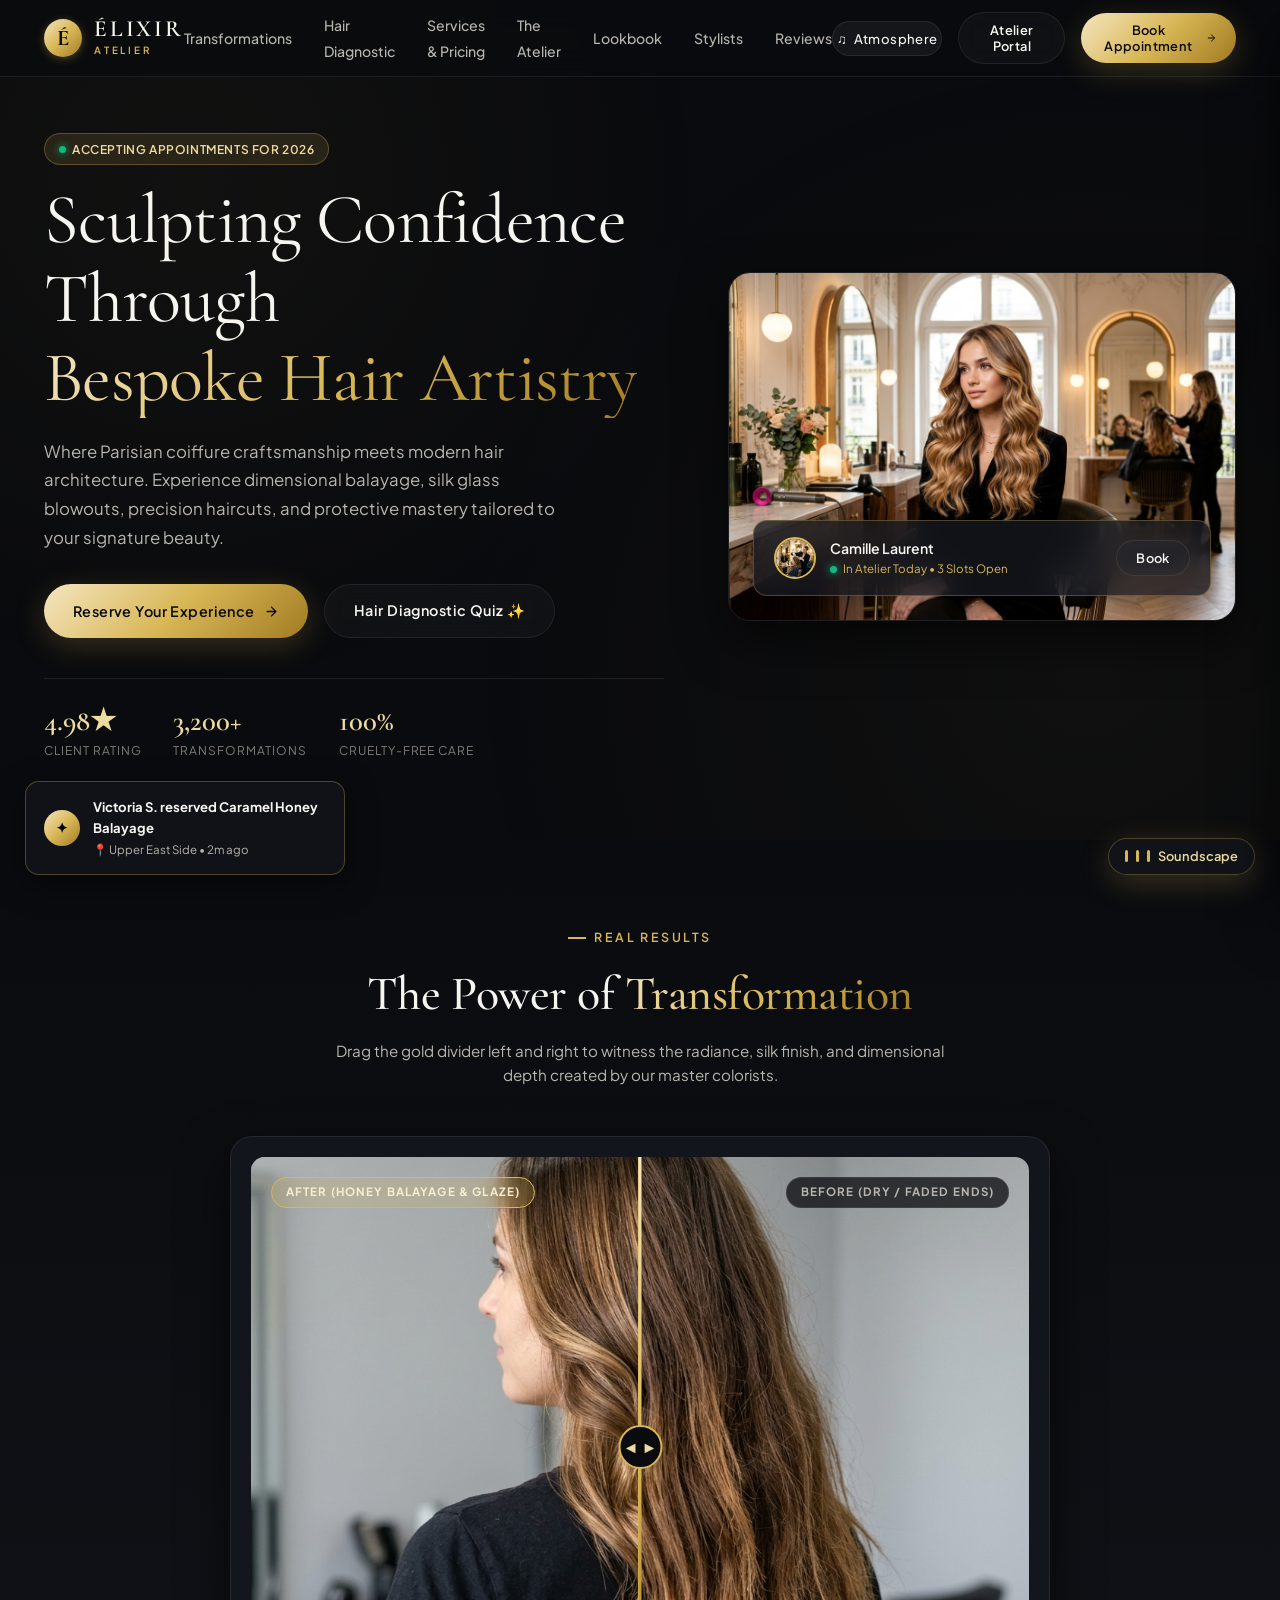
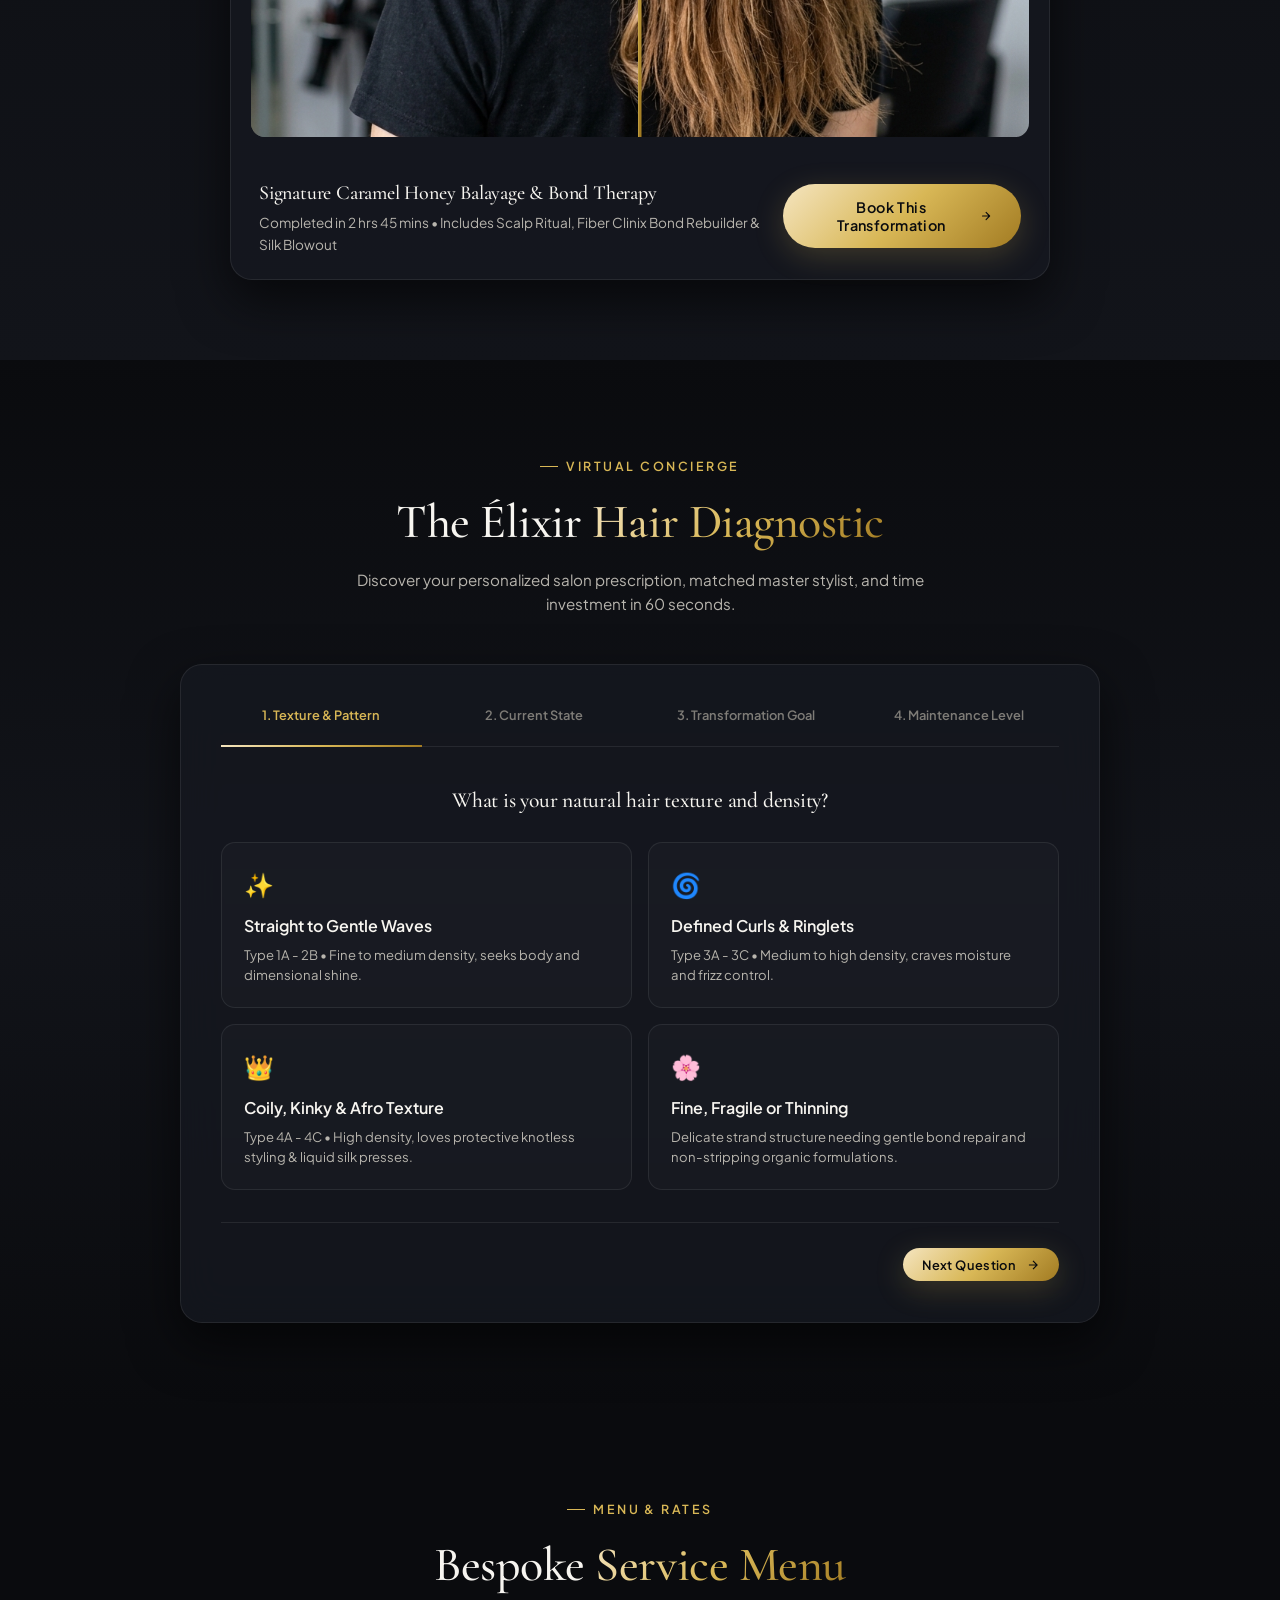
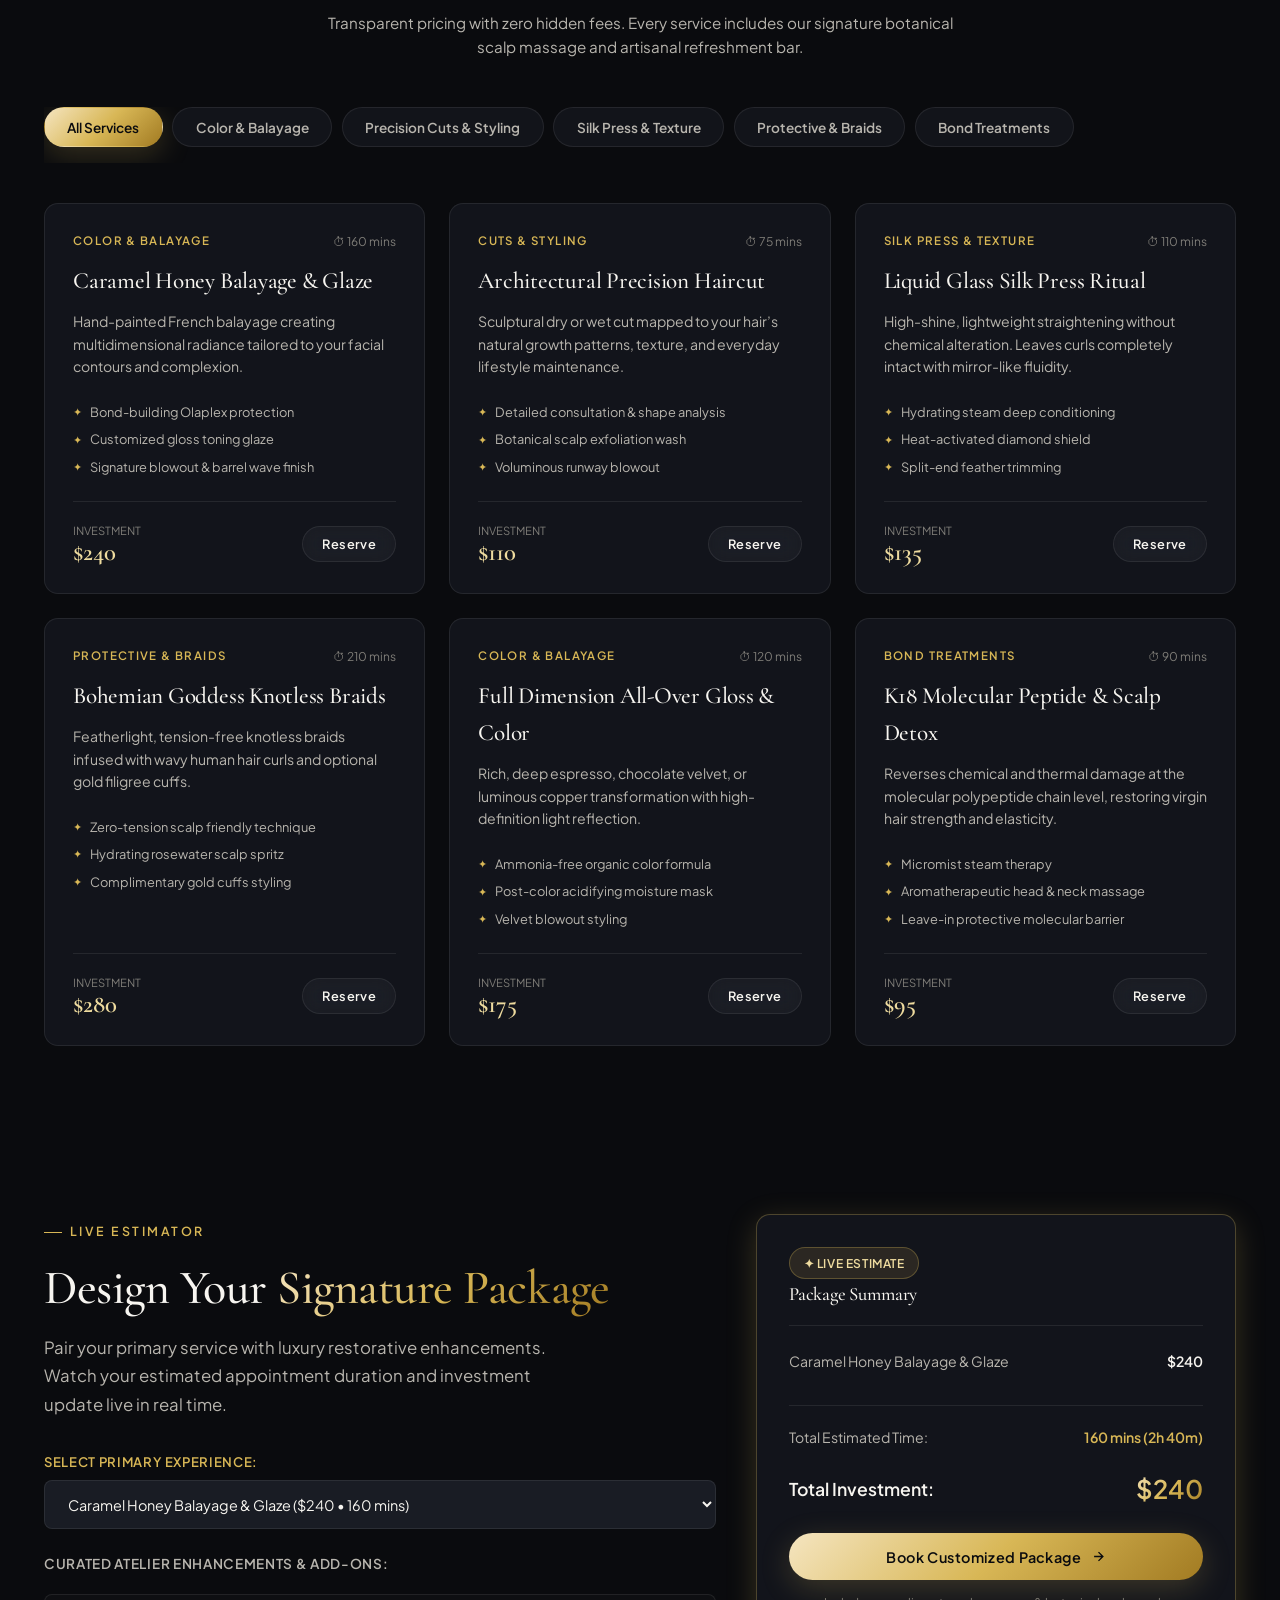
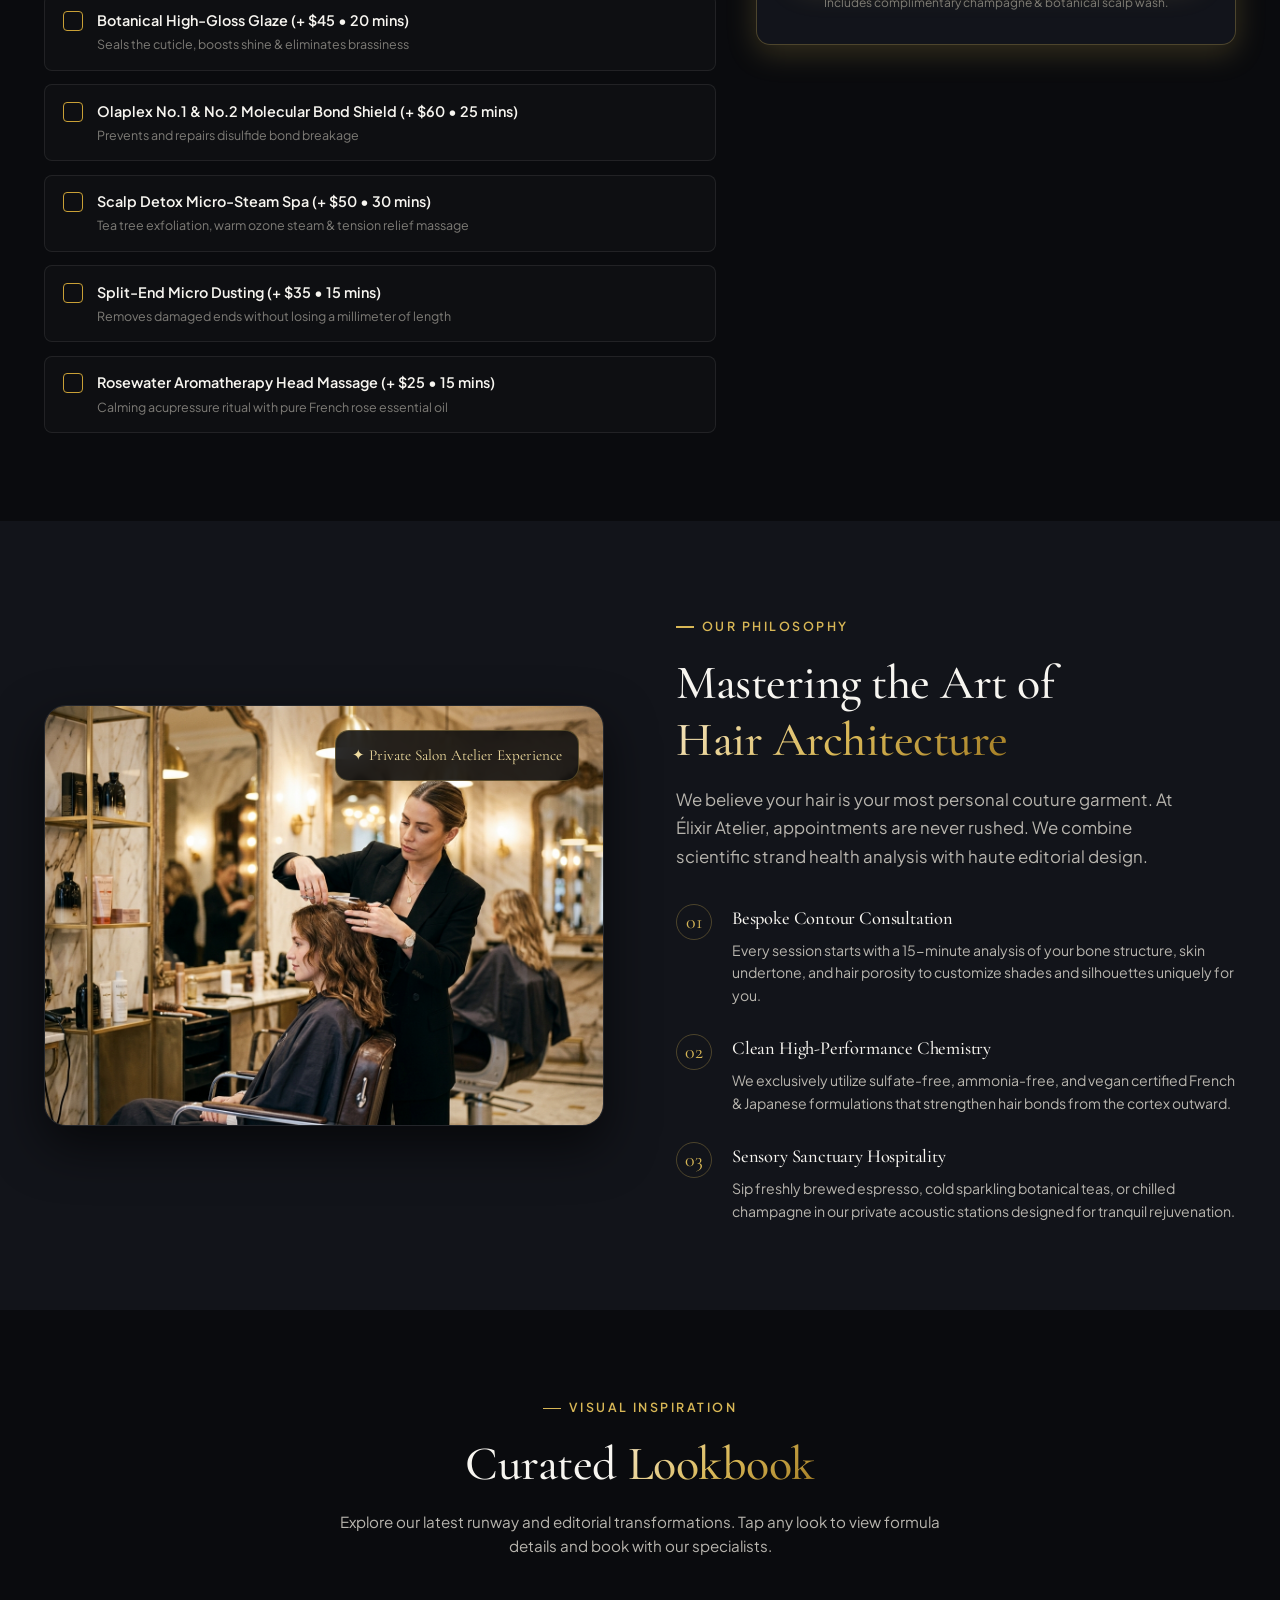
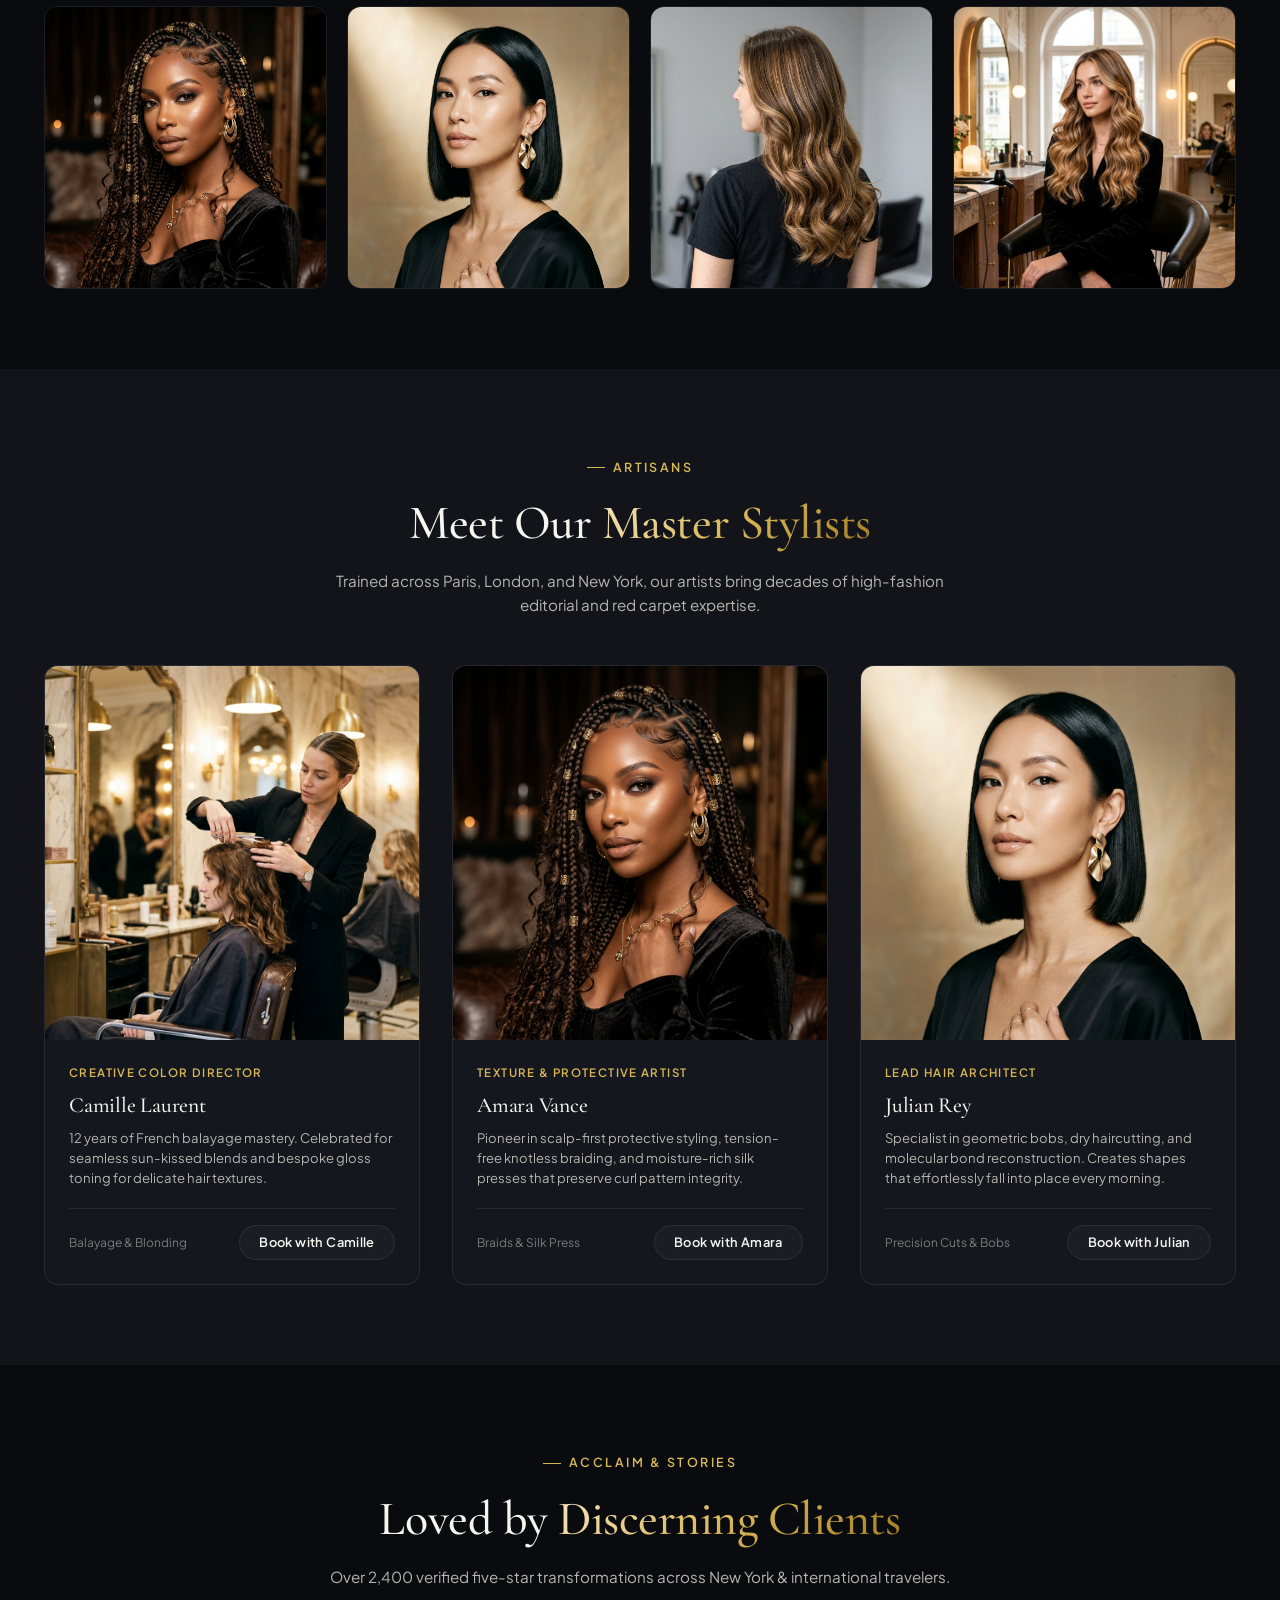
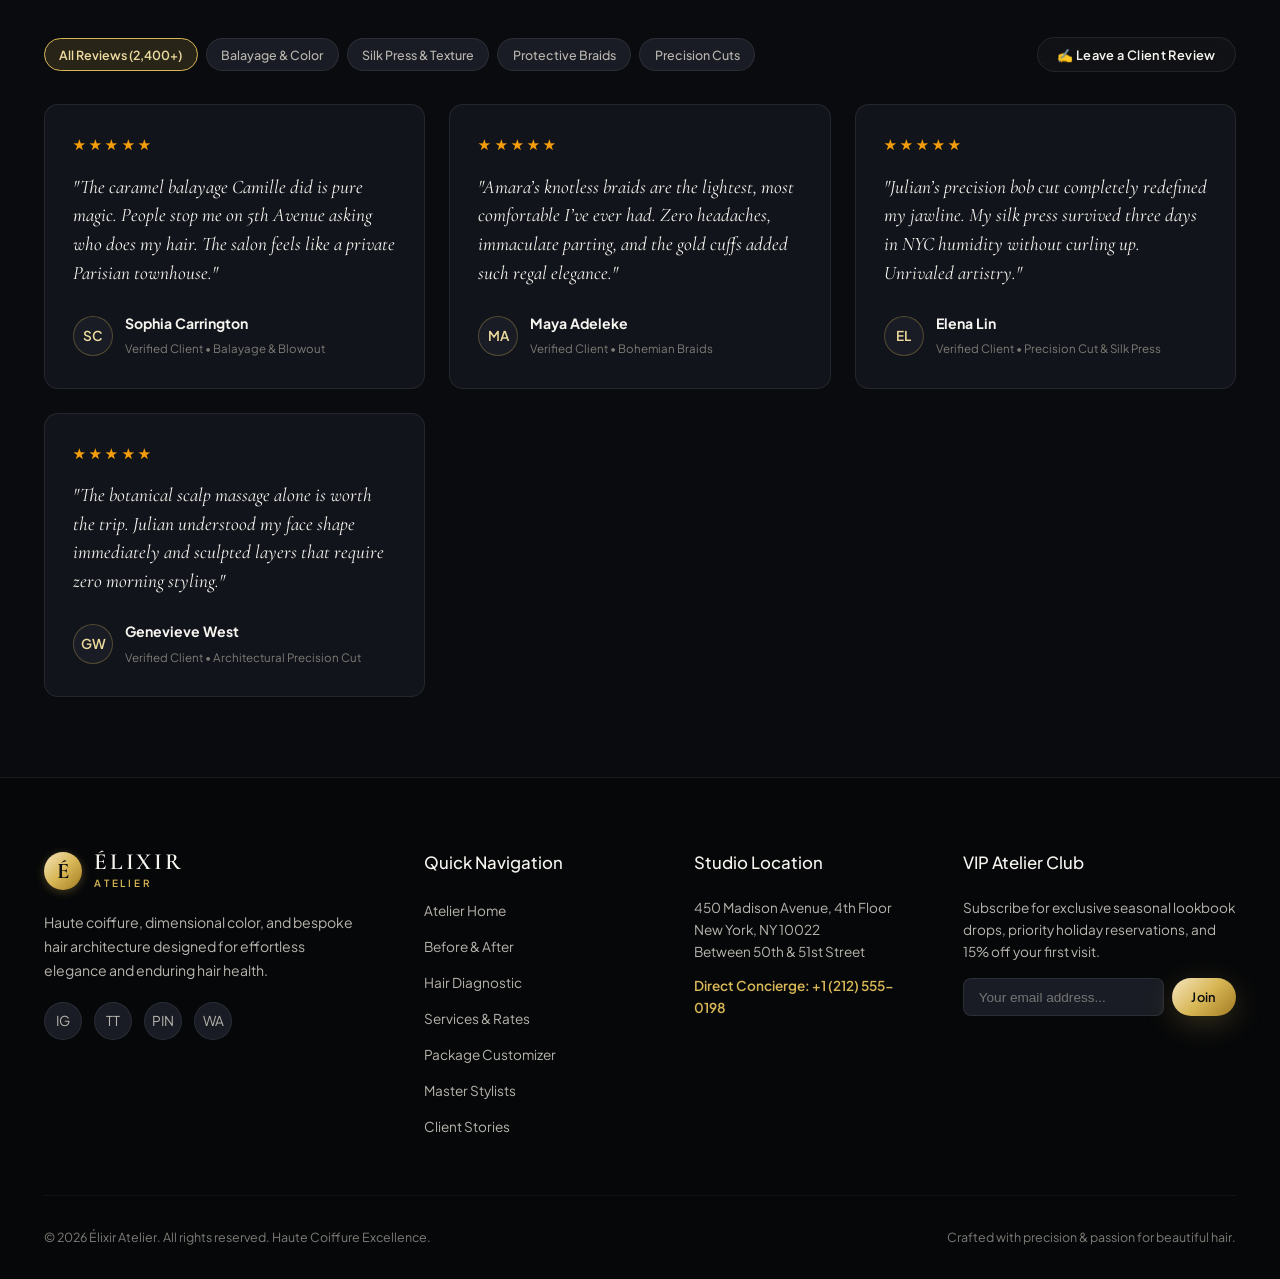
==== index.html @ ad519046 "Initial commit: Élixir Atelier luxury hair salon website" ====
<!DOCTYPE html>
<html lang="en">
<head>
  <meta charset="UTF-8">
  <meta name="viewport" content="width=device-width, initial-scale=1.0">
  <title>ÉLIXIR ATELIER — Haute Coiffure & Bespoke Hair Artistry</title>
  <meta name="description" content="Experience high-fashion hair architecture, dimensional balayage, precision cutting, luxury silk presses, and bespoke protective styling at Élixir Atelier.">
  <meta name="theme-color" content="#0A0B0E">

  <!-- Typography: Cormorant Garamond & Plus Jakarta Sans -->
  <link rel="preconnect" href="https://fonts.googleapis.com">
  <link rel="preconnect" href="https://fonts.gstatic.com" crossorigin>
  <link href="https://fonts.googleapis.com/css2?family=Cormorant+Garamond:ital,wght@0,400;0,500;0,600;0,700;1,400;1,600&family=Plus+Jakarta+Sans:wght@300;400;500;600;700&display=swap" rel="stylesheet">

  <link rel="stylesheet" href="styles.css">
</head>
<body>

  <!-- ================= HEADER & NAVIGATION ================= -->
  <header class="site-header" id="header">
    <div class="nav-container">
      <a href="#hero" class="brand-logo" aria-label="Élixir Atelier Home">
        <div class="brand-monogram">É</div>
        <div class="brand-text">
          <span class="brand-title">ÉLIXIR</span>
          <span class="brand-subtitle">ATELIER</span>
        </div>
      </a>

      <nav aria-label="Main Navigation">
        <ul class="nav-links">
          <li><a href="#transformations">Transformations</a></li>
          <li><a href="#diagnostic">Hair Diagnostic</a></li>
          <li><a href="#services">Services & Pricing</a></li>
          <li><a href="#atelier">The Atelier</a></li>
          <li><a href="#lookbook">Lookbook</a></li>
          <li><a href="#stylists">Stylists</a></li>
          <li><a href="#reviews">Reviews</a></li>
        </ul>
      </nav>

      <div class="nav-actions">
        <!-- Ambient Soundscape Toggle Button -->
        <button type="button" class="btn btn-icon-glass soundscape-toggle-btn" id="soundscape-nav-btn" title="Toggle Atelier Ambient Soundscape" aria-label="Toggle Atelier Ambient Soundscape">
          <span class="sound-icon">♫</span>
          <span class="sound-text">Atmosphere</span>
        </button>

        <!-- Client & Admin Portal Button -->
        <button type="button" class="btn btn-outline btn-sm" id="portal-open-btn">
          <span>Atelier Portal</span>
        </button>

        <!-- Booking CTA -->
        <button type="button" class="btn btn-primary btn-sm open-booking-btn" id="nav-book-btn">
          <span>Book Appointment</span>
          <svg width="14" height="14" viewBox="0 0 24 24" fill="none" stroke="currentColor" stroke-width="2.2" stroke-linecap="round" stroke-linejoin="round"><path d="M5 12h14M12 5l7 7-7 7"/></svg>
        </button>

        <button type="button" class="hamburger-btn" id="mobile-menu-open" aria-label="Open mobile menu">
          <span></span>
          <span></span>
          <span></span>
        </button>
      </div>
    </div>
  </header>

  <!-- Mobile Off-Canvas Drawer -->
  <div class="mobile-drawer-overlay" id="drawer-overlay"></div>
  <aside class="mobile-drawer" id="mobile-drawer" aria-label="Mobile Navigation Menu">
    <div class="drawer-header">
      <div class="brand-logo">
        <div class="brand-monogram">É</div>
        <div class="brand-text">
          <span class="brand-title">ÉLIXIR</span>
          <span class="brand-subtitle">ATELIER</span>
        </div>
      </div>
      <button type="button" class="drawer-close" id="mobile-menu-close" aria-label="Close menu">✕</button>
    </div>

    <ul class="drawer-nav-list">
      <li><a href="#transformations" class="drawer-link">Transformations <span>→</span></a></li>
      <li><a href="#diagnostic" class="drawer-link">AI Hair Diagnostic <span>→</span></a></li>
      <li><a href="#services" class="drawer-link">Services & Pricing <span>→</span></a></li>
      <li><a href="#customizer" class="drawer-link">Package Customizer <span>→</span></a></li>
      <li><a href="#atelier" class="drawer-link">The Atelier Experience <span>→</span></a></li>
      <li><a href="#lookbook" class="drawer-link">Curated Lookbook <span>→</span></a></li>
      <li><a href="#stylists" class="drawer-link">Master Stylists <span>→</span></a></li>
      <li><a href="#reviews" class="drawer-link">Client Reviews <span>→</span></a></li>
      <li><a href="#portal" class="drawer-link" id="mobile-portal-link">Client & Staff Portal <span>→</span></a></li>
    </ul>

    <div class="drawer-footer">
      <button type="button" class="btn btn-primary open-booking-btn" style="width: 100%; margin-bottom: 0.75rem;">
        Book Session Now
      </button>
      <button type="button" class="btn btn-outline soundscape-toggle-btn" style="width: 100%;">
        <span>♫ Toggle Ambient Soundscape</span>
      </button>
      <div class="drawer-hours">
        <p><strong>Studio Hours:</strong> Tue – Sun: 9:00 AM – 8:00 PM</p>
        <p>📍 450 Madison Avenue, New York, NY</p>
      </div>
    </div>
  </aside>

  <main>
    <!-- ================= HERO SECTION ================= -->
    <section class="hero-section" id="hero">
      <div class="container">
        <div class="hero-grid">
          <div class="hero-content">
            <span class="badge-tag">
              <span class="pulse-dot"></span>
              Accepting Appointments For 2026
            </span>
            <h1 class="hero-title">
              Sculpting Confidence Through <span class="gold-text">Bespoke Hair Artistry</span>
            </h1>
            <p class="hero-lead">
              Where Parisian coiffure craftsmanship meets modern hair architecture. Experience dimensional balayage, silk glass blowouts, precision haircuts, and protective mastery tailored to your signature beauty.
            </p>
            <div class="hero-actions">
              <button type="button" class="btn btn-primary open-booking-btn" id="hero-book-btn">
                <span>Reserve Your Experience</span>
                <svg width="15" height="15" viewBox="0 0 24 24" fill="none" stroke="currentColor" stroke-width="2.2" stroke-linecap="round" stroke-linejoin="round"><path d="M5 12h14M12 5l7 7-7 7"/></svg>
              </button>
              <a href="#diagnostic" class="btn btn-outline">
                <span>Hair Diagnostic Quiz ✨</span>
              </a>
            </div>

            <div class="hero-stats-row">
              <div class="stat-item">
                <span class="stat-num">4.98★</span>
                <span class="stat-label">Client Rating</span>
              </div>
              <div class="stat-item">
                <span class="stat-num">3,200+</span>
                <span class="stat-label">Transformations</span>
              </div>
              <div class="stat-item">
                <span class="stat-num">100%</span>
                <span class="stat-label">Cruelty-Free Care</span>
              </div>
            </div>
          </div>

          <div class="hero-visual">
            <div class="hero-image-wrapper">
              <img src="images/hero.jpg" alt="Élixir Atelier luxury salon client with voluminous honey balayage waves" width="1280" height="880" loading="eager">
              <div class="hero-floating-pill">
                <div class="floating-pill-info">
                  <div class="floating-pill-avatar">
                    <img src="images/stylist.jpg" alt="Master Stylist Camille">
                  </div>
                  <div>
                    <div class="floating-pill-name">Camille Laurent</div>
                    <div class="floating-pill-status">
                      <span class="pulse-dot"></span> In Atelier Today • 3 Slots Open
                    </div>
                  </div>
                </div>
                <button type="button" class="btn btn-outline btn-sm open-booking-btn" data-stylist="Camille Laurent">
                  Book
                </button>
              </div>
            </div>
          </div>
        </div>
      </div>
    </section>

    <!-- ================= BEFORE & AFTER INTERACTIVE TRANSFORMATION ================= -->
    <section class="transformation-section" id="transformations">
      <div class="container">
        <div class="section-header">
          <span class="section-label">Real Results</span>
          <h2 class="section-title">The Power of <span class="gold-text">Transformation</span></h2>
          <p class="section-sub">Drag the gold divider left and right to witness the radiance, silk finish, and dimensional depth created by our master colorists.</p>
        </div>

        <div class="ba-slider-container">
          <div class="ba-viewport" id="ba-viewport">
            <!-- Background Image: BEFORE -->
            <img src="images/before.jpg" alt="Hair before balayage transformation" class="ba-image">
            <span class="ba-tag ba-tag-before">Before (Dry / Faded Ends)</span>

            <!-- Clipped Overlay Image: AFTER -->
            <div class="ba-after-wrapper" id="ba-after-wrapper">
              <img src="images/after.jpg" alt="Hair after luxury honey balayage transformation" class="ba-image">
              <span class="ba-tag ba-tag-after">After (Honey Balayage & Glaze)</span>
            </div>

            <!-- Draggable Divider Line & Handle -->
            <div class="ba-handle" id="ba-handle">
              <div class="ba-handle-btn" aria-label="Drag slider to compare before and after">
                <span>◄ ►</span>
              </div>
            </div>
          </div>

          <div class="ba-footer-card">
            <div class="ba-details">
              <h4>Signature Caramel Honey Balayage & Bond Therapy</h4>
              <p>Completed in 2 hrs 45 mins • Includes Scalp Ritual, Fiber Clinix Bond Rebuilder & Silk Blowout</p>
            </div>
            <button type="button" class="btn btn-primary open-booking-btn" data-service="Caramel Honey Balayage & Glaze">
              <span>Book This Transformation</span>
              <svg width="14" height="14" viewBox="0 0 24 24" fill="none" stroke="currentColor" stroke-width="2.2" stroke-linecap="round" stroke-linejoin="round"><path d="M5 12h14M12 5l7 7-7 7"/></svg>
            </button>
          </div>
        </div>
      </div>
    </section>

    <!-- ================= THE ÉLIXIR HAIR DIAGNOSTIC CONCIERGE ================= -->
    <section class="diagnostic-section" id="diagnostic">
      <div class="container">
        <div class="section-header">
          <span class="section-label">Virtual Concierge</span>
          <h2 class="section-title">The Élixir <span class="gold-text">Hair Diagnostic</span></h2>
          <p class="section-sub">Discover your personalized salon prescription, matched master stylist, and time investment in 60 seconds.</p>
        </div>

        <div class="diagnostic-card">
          <!-- Diagnostic Stepper -->
          <div class="quiz-stepper">
            <div class="quiz-step active" data-step="1">1. Texture & Pattern</div>
            <div class="quiz-step" data-step="2">2. Current State</div>
            <div class="quiz-step" data-step="3">3. Transformation Goal</div>
            <div class="quiz-step" data-step="4">4. Maintenance Level</div>
          </div>

          <!-- Step 1: Hair Texture -->
          <div class="quiz-step-pane active" id="quiz-pane-1">
            <h3 class="quiz-question-title">What is your natural hair texture and density?</h3>
            <div class="quiz-options-grid">
              <div class="quiz-option" data-name="texture" data-value="straight-wavy">
                <div class="option-icon">✨</div>
                <h5>Straight to Gentle Waves</h5>
                <p>Type 1A - 2B • Fine to medium density, seeks body and dimensional shine.</p>
              </div>
              <div class="quiz-option" data-name="texture" data-value="curly">
                <div class="option-icon">🌀</div>
                <h5>Defined Curls & Ringlets</h5>
                <p>Type 3A - 3C • Medium to high density, craves moisture and frizz control.</p>
              </div>
              <div class="quiz-option" data-name="texture" data-value="coily">
                <div class="option-icon">👑</div>
                <h5>Coily, Kinky & Afro Texture</h5>
                <p>Type 4A - 4C • High density, loves protective knotless styling & liquid silk presses.</p>
              </div>
              <div class="quiz-option" data-name="texture" data-value="fine-fragile">
                <div class="option-icon">🌸</div>
                <h5>Fine, Fragile or Thinning</h5>
                <p>Delicate strand structure needing gentle bond repair and non-stripping organic formulations.</p>
              </div>
            </div>
          </div>

          <!-- Step 2: Current Condition -->
          <div class="quiz-step-pane" id="quiz-pane-2">
            <h3 class="quiz-question-title">How would you describe your hair's current condition?</h3>
            <div class="quiz-options-grid">
              <div class="quiz-option" data-name="condition" data-value="virgin">
                <div class="option-icon">🌿</div>
                <h5>Virgin / Natural</h5>
                <p>No recent chemical dyes, bleach, or relaxers in the last 12 months.</p>
              </div>
              <div class="quiz-option" data-name="condition" data-value="colored">
                <div class="option-icon">🎨</div>
                <h5>Color-Treated / Bleached</h5>
                <p>Existing highlights, balayage, or single process color needing gloss refresh.</p>
              </div>
              <div class="quiz-option" data-name="condition" data-value="damaged">
                <div class="option-icon">⚡</div>
                <h5>Heat or Chemical Distress</h5>
                <p>Split ends, dryness, or elasticity loss requiring molecular bond rebuilding.</p>
              </div>
              <div class="quiz-option" data-name="condition" data-value="dry-transitioning">
                <div class="option-icon">💧</div>
                <h5>Dry / Transitioning</h5>
                <p>In between textures, craving intensive botanical steam hydration therapy.</p>
              </div>
            </div>
          </div>

          <!-- Step 3: Desired Goal -->
          <div class="quiz-step-pane" id="quiz-pane-3">
            <h3 class="quiz-question-title">What is your primary transformation vision?</h3>
            <div class="quiz-options-grid">
              <div class="quiz-option" data-name="goal" data-value="balayage">
                <div class="option-icon">✨</div>
                <h5>Sun-Kissed Dimensional Balayage</h5>
                <p>Natural French hand-painted ribbons with gloss glaze and runway blowout.</p>
              </div>
              <div class="quiz-option" data-name="goal" data-value="silkpress">
                <div class="option-icon">🪞</div>
                <h5>Mirror-Shine Liquid Silk Press</h5>
                <p>Chemical-free glass hair straightening with full natural curl pattern preservation.</p>
              </div>
              <div class="quiz-option" data-name="goal" data-value="braids">
                <div class="option-icon">💫</div>
                <h5>Bohemian Knotless Braids</h5>
                <p>Featherweight protective styling with human hair curls and regal gold cuffs.</p>
              </div>
              <div class="quiz-option" data-name="goal" data-value="cut-repair">
                <div class="option-icon">✂️</div>
                <h5>Architectural Cut & Molecular Repair</h5>
                <p>Face-framing silhouette cut paired with K18 peptide bond therapy.</p>
              </div>
            </div>
          </div>

          <!-- Step 4: Maintenance -->
          <div class="quiz-step-pane" id="quiz-pane-4">
            <h3 class="quiz-question-title">What is your ideal salon maintenance cadence?</h3>
            <div class="quiz-options-grid">
              <div class="quiz-option" data-name="maintenance" data-value="low">
                <div class="option-icon">⏳</div>
                <h5>Low Maintenance (3–5 Months)</h5>
                <p>Grows out seamlessly with no harsh root line or frequent salon visits.</p>
              </div>
              <div class="quiz-option" data-name="maintenance" data-value="medium">
                <div class="option-icon">📅</div>
                <h5>Seasonal Refresh (6–8 Weeks)</h5>
                <p>Love keeping gloss tones, protective styles, and trims crisp and elevated.</p>
              </div>
              <div class="quiz-option" data-name="maintenance" data-value="high">
                <div class="option-icon">🥂</div>
                <h5>VIP Regular (2–4 Weeks)</h5>
                <p>Weekly luxury blowouts, steam treatments, and immaculate styling maintenance.</p>
              </div>
            </div>
          </div>

          <!-- Result Card (Generated Dynamically) -->
          <div class="quiz-result-card" id="quiz-result-card" style="display: none;">
            <div class="result-header">
              <span class="badge-tag">✦ Customized Atelier Prescription</span>
              <h3 id="result-regimen-title" class="result-title">Caramel Honey Balayage & Molecular Bond Therapy</h3>
              <p id="result-regimen-desc" class="result-desc">A French free-hand balayage customized with high-gloss acidifying toner, Olaplex bond repair shield, and runway blowout.</p>
            </div>

            <div class="result-specs-grid">
              <div class="spec-box">
                <span class="spec-label">Matched Master Stylist</span>
                <strong id="result-stylist-name">Camille Laurent</strong>
                <span class="spec-sub" id="result-stylist-title">Color & Balayage Director</span>
              </div>
              <div class="spec-box">
                <span class="spec-label">Recommended Add-On</span>
                <strong id="result-addon-name">Botanical Gloss Glaze</strong>
                <span class="spec-sub">Protects cuticle & adds 8-week shine</span>
              </div>
              <div class="spec-box">
                <span class="spec-label">Estimated Duration</span>
                <strong id="result-duration">160 Minutes</strong>
                <span class="spec-sub">Includes scalp ritual & blowout</span>
              </div>
              <div class="spec-box">
                <span class="spec-label">Estimated Investment</span>
                <strong class="gold-text" id="result-price" style="font-size: 1.4rem;">$240</strong>
                <span class="spec-sub">Transparent pricing</span>
              </div>
            </div>

            <div class="result-actions">
              <button type="button" class="btn btn-primary" id="book-quiz-prescription-btn">
                <span>Book This Custom Prescription</span>
                <svg width="15" height="15" viewBox="0 0 24 24" fill="none" stroke="currentColor" stroke-width="2.2"><path d="M5 12h14M12 5l7 7-7 7"/></svg>
              </button>
              <button type="button" class="btn btn-outline" id="retake-quiz-btn">
                ↻ Retake Diagnostic
              </button>
            </div>
          </div>

          <!-- Stepper Buttons -->
          <div class="quiz-nav-footer" id="quiz-nav-footer">
            <button type="button" class="btn btn-outline btn-sm" id="quiz-prev-btn" style="visibility: hidden;">
              ← Back
            </button>
            <button type="button" class="btn btn-primary btn-sm" id="quiz-next-btn">
              <span>Next Question</span>
              <svg width="14" height="14" viewBox="0 0 24 24" fill="none" stroke="currentColor" stroke-width="2"><path d="M5 12h14M12 5l7 7-7 7"/></svg>
            </button>
          </div>
        </div>
      </div>
    </section>

    <!-- ================= SERVICES & TRANSPARENT PRICING ================= -->
    <section class="services-section" id="services">
      <div class="container">
        <div class="section-header">
          <span class="section-label">Menu & Rates</span>
          <h2 class="section-title">Bespoke <span class="gold-text">Service Menu</span></h2>
          <p class="section-sub">Transparent pricing with zero hidden fees. Every service includes our signature botanical scalp massage and artisanal refreshment bar.</p>
        </div>

        <!-- Filter Tabs -->
        <div class="category-tabs" role="tablist">
          <button type="button" class="tab-btn active" data-category="all">All Services</button>
          <button type="button" class="tab-btn" data-category="color">Color & Balayage</button>
          <button type="button" class="tab-btn" data-category="cuts">Precision Cuts & Styling</button>
          <button type="button" class="tab-btn" data-category="silkpress">Silk Press & Texture</button>
          <button type="button" class="tab-btn" data-category="braids">Protective & Braids</button>
          <button type="button" class="tab-btn" data-category="treatments">Bond Treatments</button>
        </div>

        <!-- Services Grid -->
        <div class="services-grid" id="services-grid">

          <!-- Card 1 -->
          <div class="service-card" data-category="color">
            <div>
              <div class="service-top">
                <span class="service-category">Color & Balayage</span>
                <span class="service-duration">⏱ 160 mins</span>
              </div>
              <h3 class="service-title">Caramel Honey Balayage & Glaze</h3>
              <p class="service-desc">Hand-painted French balayage creating multidimensional radiance tailored to your facial contours and complexion.</p>
              <ul class="service-perks">
                <li>Bond-building Olaplex protection</li>
                <li>Customized gloss toning glaze</li>
                <li>Signature blowout & barrel wave finish</li>
              </ul>
            </div>
            <div class="service-footer">
              <div class="service-price">
                <span class="price-prefix">Investment</span>
                <span class="price-value">$240</span>
              </div>
              <button type="button" class="btn btn-outline btn-sm open-booking-btn" data-service="Caramel Honey Balayage & Glaze" data-price="$240" data-duration="160 mins">
                Reserve
              </button>
            </div>
          </div>

          <!-- Card 2 -->
          <div class="service-card" data-category="cuts">
            <div>
              <div class="service-top">
                <span class="service-category">Cuts & Styling</span>
                <span class="service-duration">⏱ 75 mins</span>
              </div>
              <h3 class="service-title">Architectural Precision Haircut</h3>
              <p class="service-desc">Sculptural dry or wet cut mapped to your hair’s natural growth patterns, texture, and everyday lifestyle maintenance.</p>
              <ul class="service-perks">
                <li>Detailed consultation & shape analysis</li>
                <li>Botanical scalp exfoliation wash</li>
                <li>Voluminous runway blowout</li>
              </ul>
            </div>
            <div class="service-footer">
              <div class="service-price">
                <span class="price-prefix">Investment</span>
                <span class="price-value">$110</span>
              </div>
              <button type="button" class="btn btn-outline btn-sm open-booking-btn" data-service="Architectural Precision Haircut" data-price="$110" data-duration="75 mins">
                Reserve
              </button>
            </div>
          </div>

          <!-- Card 3 -->
          <div class="service-card" data-category="silkpress">
            <div>
              <div class="service-top">
                <span class="service-category">Silk Press & Texture</span>
                <span class="service-duration">⏱ 110 mins</span>
              </div>
              <h3 class="service-title">Liquid Glass Silk Press Ritual</h3>
              <p class="service-desc">High-shine, lightweight straightening without chemical alteration. Leaves curls completely intact with mirror-like fluidity.</p>
              <ul class="service-perks">
                <li>Hydrating steam deep conditioning</li>
                <li>Heat-activated diamond shield</li>
                <li>Split-end feather trimming</li>
              </ul>
            </div>
            <div class="service-footer">
              <div class="service-price">
                <span class="price-prefix">Investment</span>
                <span class="price-value">$135</span>
              </div>
              <button type="button" class="btn btn-outline btn-sm open-booking-btn" data-service="Liquid Glass Silk Press Ritual" data-price="$135" data-duration="110 mins">
                Reserve
              </button>
            </div>
          </div>

          <!-- Card 4 -->
          <div class="service-card" data-category="braids">
            <div>
              <div class="service-top">
                <span class="service-category">Protective & Braids</span>
                <span class="service-duration">⏱ 210 mins</span>
              </div>
              <h3 class="service-title">Bohemian Goddess Knotless Braids</h3>
              <p class="service-desc">Featherlight, tension-free knotless braids infused with wavy human hair curls and optional gold filigree cuffs.</p>
              <ul class="service-perks">
                <li>Zero-tension scalp friendly technique</li>
                <li>Hydrating rosewater scalp spritz</li>
                <li>Complimentary gold cuffs styling</li>
              </ul>
            </div>
            <div class="service-footer">
              <div class="service-price">
                <span class="price-prefix">Investment</span>
                <span class="price-value">$280</span>
              </div>
              <button type="button" class="btn btn-outline btn-sm open-booking-btn" data-service="Bohemian Goddess Knotless Braids" data-price="$280" data-duration="210 mins">
                Reserve
              </button>
            </div>
          </div>

          <!-- Card 5 -->
          <div class="service-card" data-category="color">
            <div>
              <div class="service-top">
                <span class="service-category">Color & Balayage</span>
                <span class="service-duration">⏱ 120 mins</span>
              </div>
              <h3 class="service-title">Full Dimension All-Over Gloss & Color</h3>
              <p class="service-desc">Rich, deep espresso, chocolate velvet, or luminous copper transformation with high-definition light reflection.</p>
              <ul class="service-perks">
                <li>Ammonia-free organic color formula</li>
                <li>Post-color acidifying moisture mask</li>
                <li>Velvet blowout styling</li>
              </ul>
            </div>
            <div class="service-footer">
              <div class="service-price">
                <span class="price-prefix">Investment</span>
                <span class="price-value">$175</span>
              </div>
              <button type="button" class="btn btn-outline btn-sm open-booking-btn" data-service="Full Dimension All-Over Gloss & Color" data-price="$175" data-duration="120 mins">
                Reserve
              </button>
            </div>
          </div>

          <!-- Card 6 -->
          <div class="service-card" data-category="treatments">
            <div>
              <div class="service-top">
                <span class="service-category">Bond Treatments</span>
                <span class="service-duration">⏱ 90 mins</span>
              </div>
              <h3 class="service-title">K18 Molecular Peptide & Scalp Detox</h3>
              <p class="service-desc">Reverses chemical and thermal damage at the molecular polypeptide chain level, restoring virgin hair strength and elasticity.</p>
              <ul class="service-perks">
                <li>Micromist steam therapy</li>
                <li>Aromatherapeutic head & neck massage</li>
                <li>Leave-in protective molecular barrier</li>
              </ul>
            </div>
            <div class="service-footer">
              <div class="service-price">
                <span class="price-prefix">Investment</span>
                <span class="price-value">$95</span>
              </div>
              <button type="button" class="btn btn-outline btn-sm open-booking-btn" data-service="K18 Molecular Peptide & Scalp Detox" data-price="$95" data-duration="90 mins">
                Reserve
              </button>
            </div>
          </div>

        </div>
      </div>
    </section>

    <!-- ================= BESPOKE PACKAGE CUSTOMIZER & LIVE ESTIMATOR ================= -->
    <section class="customizer-section" id="customizer">
      <div class="container">
        <div class="customizer-grid">
          <div class="customizer-intro">
            <span class="section-label">Live Estimator</span>
            <h2 class="section-title">Design Your <span class="gold-text">Signature Package</span></h2>
            <p class="hero-lead">
              Pair your primary service with luxury restorative enhancements. Watch your estimated appointment duration and investment update live in real time.
            </p>
            <div class="customizer-service-select">
              <label for="customizer-base-select">Select Primary Experience:</label>
              <select id="customizer-base-select" class="form-select">
                <option value="balayage" data-price="240" data-time="160" data-name="Caramel Honey Balayage & Glaze">Caramel Honey Balayage & Glaze ($240 • 160 mins)</option>
                <option value="cut" data-price="110" data-time="75" data-name="Architectural Precision Haircut">Architectural Precision Haircut ($110 • 75 mins)</option>
                <option value="silkpress" data-price="135" data-time="110" data-name="Liquid Glass Silk Press Ritual">Liquid Glass Silk Press Ritual ($135 • 110 mins)</option>
                <option value="braids" data-price="280" data-time="210" data-name="Bohemian Goddess Knotless Braids">Bohemian Goddess Knotless Braids ($280 • 210 mins)</option>
                <option value="gloss" data-price="175" data-time="120" data-name="Full Dimension All-Over Gloss & Color">Full Dimension All-Over Gloss & Color ($175 • 120 mins)</option>
                <option value="k18" data-price="95" data-time="90" data-name="K18 Molecular Peptide & Scalp Detox">K18 Molecular Peptide & Scalp Detox ($95 • 90 mins)</option>
              </select>
            </div>

            <div class="addon-checklist">
              <span class="addon-heading">Curated Atelier Enhancements & Add-Ons:</span>

              <label class="addon-checkbox-label">
                <input type="checkbox" class="customizer-addon" data-id="gloss" data-name="Botanical Gloss Glaze" data-price="45" data-time="20">
                <span class="checkbox-custom"></span>
                <span class="addon-info">
                  <span class="addon-title">Botanical High-Gloss Glaze (+ $45 • 20 mins)</span>
                  <span class="addon-sub">Seals the cuticle, boosts shine & eliminates brassiness</span>
                </span>
              </label>

              <label class="addon-checkbox-label">
                <input type="checkbox" class="customizer-addon" data-id="olaplex" data-name="Olaplex No.1/No.2 Molecular Bond Shield" data-price="60" data-time="25">
                <span class="checkbox-custom"></span>
                <span class="addon-info">
                  <span class="addon-title">Olaplex No.1 & No.2 Molecular Bond Shield (+ $60 • 25 mins)</span>
                  <span class="addon-sub">Prevents and repairs disulfide bond breakage</span>
                </span>
              </label>

              <label class="addon-checkbox-label">
                <input type="checkbox" class="customizer-addon" data-id="scalp" data-name="Scalp Detox Micro-Steam Spa" data-price="50" data-time="30">
                <span class="checkbox-custom"></span>
                <span class="addon-info">
                  <span class="addon-title">Scalp Detox Micro-Steam Spa (+ $50 • 30 mins)</span>
                  <span class="addon-sub">Tea tree exfoliation, warm ozone steam & tension relief massage</span>
                </span>
              </label>

              <label class="addon-checkbox-label">
                <input type="checkbox" class="customizer-addon" data-id="dusting" data-name="Split-End Micro Dusting" data-price="35" data-time="15">
                <span class="checkbox-custom"></span>
                <span class="addon-info">
                  <span class="addon-title">Split-End Micro Dusting (+ $35 • 15 mins)</span>
                  <span class="addon-sub">Removes damaged ends without losing a millimeter of length</span>
                </span>
              </label>

              <label class="addon-checkbox-label">
                <input type="checkbox" class="customizer-addon" data-id="aromatherapy" data-name="Rosewater Aromatherapy Head Massage" data-price="25" data-time="15">
                <span class="checkbox-custom"></span>
                <span class="addon-info">
                  <span class="addon-title">Rosewater Aromatherapy Head Massage (+ $25 • 15 mins)</span>
                  <span class="addon-sub">Calming acupressure ritual with pure French rose essential oil</span>
                </span>
              </label>
            </div>
          </div>

          <div class="customizer-calc-card">
            <div class="calc-card-header">
              <span class="badge-tag">✦ Live Estimate</span>
              <h3>Package Summary</h3>
            </div>

            <div class="calc-breakdown">
              <div class="calc-row">
                <span id="calc-base-name">Caramel Honey Balayage & Glaze</span>
                <span id="calc-base-price" class="calc-val">$240</span>
              </div>
              <div id="calc-addons-container">
                <!-- Add-on rows populated here -->
              </div>
              <div class="calc-divider"></div>
              <div class="calc-row">
                <span>Total Estimated Time:</span>
                <span id="calc-total-time" class="calc-val gold">160 mins (2h 40m)</span>
              </div>
              <div class="calc-row total-row">
                <span>Total Investment:</span>
                <span id="calc-total-price" class="calc-val gold-total">$240</span>
              </div>
            </div>

            <button type="button" class="btn btn-primary" id="customizer-book-now-btn" style="width: 100%; margin-top: 1.5rem;">
              <span>Book Customized Package</span>
              <svg width="15" height="15" viewBox="0 0 24 24" fill="none" stroke="currentColor" stroke-width="2.2"><path d="M5 12h14M12 5l7 7-7 7"/></svg>
            </button>
            <p style="text-align:center; font-size: 0.75rem; color: var(--text-muted); margin-top: 0.8rem;">
              Includes complimentary champagne & botanical scalp wash.
            </p>
          </div>
        </div>
      </div>
    </section>

    <!-- ================= THE ATELIER EXPERIENCE ================= -->
    <section class="atelier-section" id="atelier">
      <div class="container">
        <div class="atelier-grid">
          <div class="atelier-visual">
            <div class="atelier-image-card">
              <img src="images/stylist.jpg" alt="Élixir Atelier master stylist precision cutting client hair" width="1280" height="960" loading="lazy">
              <div class="atelier-badge-float">
                <span>✦ Private Salon Atelier Experience</span>
              </div>
            </div>
          </div>

          <div class="atelier-content">
            <span class="section-label">Our Philosophy</span>
            <h2 class="section-title">Mastering the Art of <span class="gold-text">Hair Architecture</span></h2>
            <p class="hero-lead">
              We believe your hair is your most personal couture garment. At Élixir Atelier, appointments are never rushed. We combine scientific strand health analysis with haute editorial design.
            </p>

            <div class="feature-list">
              <div class="feature-item">
                <div class="feature-num">01</div>
                <div class="feature-text">
                  <h4>Bespoke Contour Consultation</h4>
                  <p>Every session starts with a 15-minute analysis of your bone structure, skin undertone, and hair porosity to customize shades and silhouettes uniquely for you.</p>
                </div>
              </div>

              <div class="feature-item">
                <div class="feature-num">02</div>
                <div class="feature-text">
                  <h4>Clean High-Performance Chemistry</h4>
                  <p>We exclusively utilize sulfate-free, ammonia-free, and vegan certified French & Japanese formulations that strengthen hair bonds from the cortex outward.</p>
                </div>
              </div>

              <div class="feature-item">
                <div class="feature-num">03</div>
                <div class="feature-text">
                  <h4>Sensory Sanctuary Hospitality</h4>
                  <p>Sip freshly brewed espresso, cold sparkling botanical teas, or chilled champagne in our private acoustic stations designed for tranquil rejuvenation.</p>
                </div>
              </div>
            </div>
          </div>
        </div>
      </div>
    </section>

    <!-- ================= CURATED LOOKBOOK GALLERY ================= -->
    <section class="gallery-section" id="lookbook">
      <div class="container">
        <div class="section-header">
          <span class="section-label">Visual Inspiration</span>
          <h2 class="section-title">Curated <span class="gold-text">Lookbook</span></h2>
          <p class="section-sub">Explore our latest runway and editorial transformations. Tap any look to view formula details and book with our specialists.</p>
        </div>

        <div class="gallery-grid">
          <!-- Look 1 -->
          <div class="gallery-item lookbook-card" 
               data-title="Bohemian Goddess Knotless Braids" 
               data-stylist="Amara Vance" 
               data-service="Bohemian Goddess Knotless Braids" 
               data-price="$280" 
               data-duration="210 mins" 
               data-img="images/braids.jpg"
               data-formula="Ultra-light knotless parting with 100% Raw Virgin Cambodian human curls, finished with 24k gold filigree cuffs & rosewater scalp mist."
               data-maintenance="Every 8–10 weeks with scalp refresh at week 4.">
            <img src="images/braids.jpg" alt="Knotless bohemian box braids with gold cuffs" loading="lazy">
            <div class="gallery-overlay">
              <h5>Bohemian Goddess Braids</h5>
              <p>View Look & Formula Details ↗</p>
            </div>
          </div>

          <!-- Look 2 -->
          <div class="gallery-item lookbook-card" 
               data-title="Liquid Glass Blunt Bob" 
               data-stylist="Julian Rey" 
               data-service="Liquid Glass Silk Press Ritual" 
               data-price="$135" 
               data-duration="110 mins" 
               data-img="images/silkpress.jpg"
               data-formula="Diamond steam infusion with micro-molecular thermal shield and razor-sharp perimeter blunt weight line cut."
               data-maintenance="Every 3–4 weeks for silk blowout & end dusting.">
            <img src="images/silkpress.jpg" alt="Blunt bob cut with glass hair silk press" loading="lazy">
            <div class="gallery-overlay">
              <h5>Liquid Glass Blunt Bob</h5>
              <p>View Look & Formula Details ↗</p>
            </div>
          </div>

          <!-- Look 3 -->
          <div class="gallery-item lookbook-card" 
               data-title="Dimensional Caramel Balayage" 
               data-stylist="Camille Laurent" 
               data-service="Caramel Honey Balayage & Glaze" 
               data-price="$240" 
               data-duration="160 mins" 
               data-img="images/after.jpg"
               data-formula="Hand-painted French balayage with Level 9 warm caramel beige toner, Olaplex No.1/2 bond therapy, and signature blowout."
               data-maintenance="Every 12–16 weeks with a 6-week gloss glaze refresh.">
            <img src="images/after.jpg" alt="Honey caramel balayage with voluminous blowout" loading="lazy">
            <div class="gallery-overlay">
              <h5>Dimensional Honey Balayage</h5>
              <p>View Look & Formula Details ↗</p>
            </div>
          </div>

          <!-- Look 4 -->
          <div class="gallery-item lookbook-card" 
               data-title="Runway Sculptural Volume Blowout" 
               data-stylist="Julian Rey" 
               data-service="Architectural Precision Haircut" 
               data-price="$110" 
               data-duration="75 mins" 
               data-img="images/hero.jpg"
               data-formula="Long layered face-framing silhouette cut mapped to cheekbone structure with round-brush ceramic barrel blowout."
               data-maintenance="Every 8–10 weeks for shape preservation.">
            <img src="images/hero.jpg" alt="Signature blowout waves in luxury salon" loading="lazy">
            <div class="gallery-overlay">
              <h5>Runway Volume Blowout</h5>
              <p>View Look & Formula Details ↗</p>
            </div>
          </div>
        </div>
      </div>
    </section>

    <!-- ================= MASTER STYLISTS ROSTER ================= -->
    <section class="stylists-section" id="stylists">
      <div class="container">
        <div class="section-header">
          <span class="section-label">Artisans</span>
          <h2 class="section-title">Meet Our <span class="gold-text">Master Stylists</span></h2>
          <p class="section-sub">Trained across Paris, London, and New York, our artists bring decades of high-fashion editorial and red carpet expertise.</p>
        </div>

        <div class="stylists-grid">
          <!-- Stylist 1 -->
          <div class="stylist-card">
            <div class="stylist-img-wrap">
              <img src="images/stylist.jpg" alt="Camille Laurent - Creative Director" loading="lazy">
            </div>
            <div class="stylist-content">
              <div class="stylist-role">Creative Color Director</div>
              <h3 class="stylist-name">Camille Laurent</h3>
              <p class="stylist-bio">12 years of French balayage mastery. Celebrated for seamless sun-kissed blends and bespoke gloss toning for delicate hair textures.</p>
              <div class="stylist-footer">
                <span class="stylist-specialty">Balayage & Blonding</span>
                <button type="button" class="btn btn-outline btn-sm open-booking-btn" data-stylist="Camille Laurent">Book with Camille</button>
              </div>
            </div>
          </div>

          <!-- Stylist 2 -->
          <div class="stylist-card">
            <div class="stylist-img-wrap">
              <img src="images/braids.jpg" alt="Amara Vance - Texture & Protective Specialist" loading="lazy">
            </div>
            <div class="stylist-content">
              <div class="stylist-role">Texture & Protective Artist</div>
              <h3 class="stylist-name">Amara Vance</h3>
              <p class="stylist-bio">Pioneer in scalp-first protective styling, tension-free knotless braiding, and moisture-rich silk presses that preserve curl pattern integrity.</p>
              <div class="stylist-footer">
                <span class="stylist-specialty">Braids & Silk Press</span>
                <button type="button" class="btn btn-outline btn-sm open-booking-btn" data-stylist="Amara Vance">Book with Amara</button>
              </div>
            </div>
          </div>

          <!-- Stylist 3 -->
          <div class="stylist-card">
            <div class="stylist-img-wrap">
              <img src="images/silkpress.jpg" alt="Julian Rey - Precision Sculptor" loading="lazy">
            </div>
            <div class="stylist-content">
              <div class="stylist-role">Lead Hair Architect</div>
              <h3 class="stylist-name">Julian Rey</h3>
              <p class="stylist-bio">Specialist in geometric bobs, dry haircutting, and molecular bond reconstruction. Creates shapes that effortlessly fall into place every morning.</p>
              <div class="stylist-footer">
                <span class="stylist-specialty">Precision Cuts & Bobs</span>
                <button type="button" class="btn btn-outline btn-sm open-booking-btn" data-stylist="Julian Rey">Book with Julian</button>
              </div>
            </div>
          </div>
        </div>
      </div>
    </section>

    <!-- ================= CLIENT REVIEWS & VERIFIED PRESS ================= -->
    <section class="reviews-section" id="reviews">
      <div class="container">
        <div class="section-header">
          <span class="section-label">Acclaim & Stories</span>
          <h2 class="section-title">Loved by <span class="gold-text">Discerning Clients</span></h2>
          <p class="section-sub">Over 2,400 verified five-star transformations across New York & international travelers.</p>
        </div>

        <!-- Review Category Filters & Action -->
        <div class="reviews-toolbar">
          <div class="review-filter-pills" id="review-filter-pills">
            <button type="button" class="review-pill-btn active" data-review-filter="all">All Reviews (2,400+)</button>
            <button type="button" class="review-pill-btn" data-review-filter="balayage">Balayage & Color</button>
            <button type="button" class="review-pill-btn" data-review-filter="silkpress">Silk Press & Texture</button>
            <button type="button" class="review-pill-btn" data-review-filter="braids">Protective Braids</button>
            <button type="button" class="review-pill-btn" data-review-filter="cuts">Precision Cuts</button>
          </div>
          <button type="button" class="btn btn-outline btn-sm" id="write-review-open-btn">
            <span>✍ Leave a Client Review</span>
          </button>
        </div>

        <div class="reviews-grid" id="reviews-container">
          <!-- Review 1 -->
          <div class="review-card" data-review-category="balayage">
            <div class="stars">★★★★★</div>
            <p class="review-quote">"The caramel balayage Camille did is pure magic. People stop me on 5th Avenue asking who does my hair. The salon feels like a private Parisian townhouse."</p>
            <div class="reviewer-meta">
              <div class="reviewer-avatar">SC</div>
              <div class="reviewer-info">
                <h5>Sophia Carrington</h5>
                <span>Verified Client • Balayage & Blowout</span>
              </div>
            </div>
          </div>

          <!-- Review 2 -->
          <div class="review-card" data-review-category="braids">
            <div class="stars">★★★★★</div>
            <p class="review-quote">"Amara’s knotless braids are the lightest, most comfortable I’ve ever had. Zero headaches, immaculate parting, and the gold cuffs added such regal elegance."</p>
            <div class="reviewer-meta">
              <div class="reviewer-avatar">MA</div>
              <div class="reviewer-info">
                <h5>Maya Adeleke</h5>
                <span>Verified Client • Bohemian Braids</span>
              </div>
            </div>
          </div>

          <!-- Review 3 -->
          <div class="review-card" data-review-category="silkpress">
            <div class="stars">★★★★★</div>
            <p class="review-quote">"Julian’s precision bob cut completely redefined my jawline. My silk press survived three days in NYC humidity without curling up. Unrivaled artistry."</p>
            <div class="reviewer-meta">
              <div class="reviewer-avatar">EL</div>
              <div class="reviewer-info">
                <h5>Elena Lin</h5>
                <span>Verified Client • Precision Cut & Silk Press</span>
              </div>
            </div>
          </div>

          <!-- Review 4 -->
          <div class="review-card" data-review-category="cuts">
            <div class="stars">★★★★★</div>
            <p class="review-quote">"The botanical scalp massage alone is worth the trip. Julian understood my face shape immediately and sculpted layers that require zero morning styling."</p>
            <div class="reviewer-meta">
              <div class="reviewer-avatar">GW</div>
              <div class="reviewer-info">
                <h5>Genevieve West</h5>
                <span>Verified Client • Architectural Precision Cut</span>
              </div>
            </div>
          </div>
        </div>
      </div>
    </section>
  </main>

  <!-- ================= STICKY MOBILE QUICK-ACTION BAR ================= -->
  <aside class="sticky-mobile-bar" aria-label="Mobile Quick Booking">
    <div class="mobile-bar-info">
      <span class="mobile-bar-title">Élixir Atelier</span>
      <span class="mobile-bar-meta"><span class="pulse-dot"></span> Open Today til 8PM</span>
    </div>
    <button type="button" class="btn btn-primary btn-sm open-booking-btn">
      <span>Book • From $45</span>
      <svg width="12" height="12" viewBox="0 0 24 24" fill="none" stroke="currentColor" stroke-width="2.5"><path d="M5 12h14M12 5l7 7-7 7"/></svg>
    </button>
  </aside>

  <!-- ================= FOOTER ================= -->
  <footer class="site-footer">
    <div class="container">
      <div class="footer-grid">
        <div class="footer-brand">
          <div class="brand-logo">
            <div class="brand-monogram">É</div>
            <div class="brand-text">
              <span class="brand-title">ÉLIXIR</span>
              <span class="brand-subtitle">ATELIER</span>
            </div>
          </div>
          <p>Haute coiffure, dimensional color, and bespoke hair architecture designed for effortless elegance and enduring hair health.</p>
          <div class="social-links">
            <a href="#" class="social-btn" aria-label="Instagram">IG</a>
            <a href="#" class="social-btn" aria-label="TikTok">TT</a>
            <a href="#" class="social-btn" aria-label="Pinterest">PIN</a>
            <a href="https://wa.me/12125550198" target="_blank" class="social-btn" aria-label="WhatsApp Concierge">WA</a>
          </div>
        </div>

        <div class="footer-col">
          <h5>Quick Navigation</h5>
          <ul class="footer-links">
            <li><a href="#hero">Atelier Home</a></li>
            <li><a href="#transformations">Before & After</a></li>
            <li><a href="#diagnostic">Hair Diagnostic</a></li>
            <li><a href="#services">Services & Rates</a></li>
            <li><a href="#customizer">Package Customizer</a></li>
            <li><a href="#stylists">Master Stylists</a></li>
            <li><a href="#reviews">Client Stories</a></li>
          </ul>
        </div>

        <div class="footer-col">
          <h5>Studio Location</h5>
          <p style="color: var(--text-secondary); font-size: 0.85rem; line-height: 1.6; margin-bottom: 0.8rem;">
            450 Madison Avenue, 4th Floor<br>
            New York, NY 10022<br>
            Between 50th & 51st Street
          </p>
          <p style="color: var(--gold-400); font-size: 0.85rem; font-weight: 600;">
            Direct Concierge: +1 (212) 555-0198
          </p>
        </div>

        <div class="footer-col footer-newsletter">
          <h5>VIP Atelier Club</h5>
          <p>Subscribe for exclusive seasonal lookbook drops, priority holiday reservations, and 15% off your first visit.</p>
          <form class="newsletter-form" onsubmit="event.preventDefault(); alert('Thank you for joining the VIP Atelier Club. Check your inbox for your 15% invitation code.');">
            <input type="email" class="newsletter-input" placeholder="Your email address..." required>
            <button type="submit" class="btn btn-primary btn-sm">Join</button>
          </form>
        </div>
      </div>

      <div class="footer-bottom">
        <p>© 2026 Élixir Atelier. All rights reserved. Haute Coiffure Excellence.</p>
        <p>Crafted with precision & passion for beautiful hair.</p>
      </div>
    </div>
  </footer>

  <!-- ================= 4-STEP INTERACTIVE BOOKING WIZARD MODAL ================= -->
  <div class="modal-backdrop" id="booking-modal-backdrop" role="dialog" aria-modal="true" aria-labelledby="modal-heading">
    <div class="booking-modal">
      
      <!-- Modal Header -->
      <div class="modal-header">
        <div>
          <span class="section-label" style="margin-bottom: 0.2rem;">Concierge Booking</span>
          <h3 id="modal-heading" style="font-size: 1.35rem;">Reserve Your Experience</h3>
        </div>
        <button type="button" class="modal-close-btn" id="modal-close-btn" aria-label="Close booking modal">✕</button>
      </div>

      <!-- Wizard Progress Indicators -->
      <div class="wizard-progress">
        <div class="wizard-step-node active" id="node-1">
          <span class="step-node-num">1</span>
          <span>Service & Perks</span>
        </div>
        <div class="wizard-step-node" id="node-2">
          <span class="step-node-num">2</span>
          <span>Stylist</span>
        </div>
        <div class="wizard-step-node" id="node-3">
          <span class="step-node-num">3</span>
          <span>Date & Time</span>
        </div>
        <div class="wizard-step-node" id="node-4">
          <span class="step-node-num">4</span>
          <span>Confirm</span>
        </div>
      </div>

      <!-- Modal Body (Steps) -->
      <div class="modal-body">
        
        <!-- STEP 1: Select Service & Add-Ons -->
        <div class="wizard-step-content active" id="step-1">
          <p style="color: var(--text-secondary); font-size: 0.9rem; margin-bottom: 1rem;">
            Choose your signature hair service and optional luxury restorative add-ons.
          </p>
          <div class="service-pick-grid">
            <div class="service-pick-item selected" data-service="Caramel Honey Balayage & Glaze" data-price="$240" data-duration="160 mins">
              <div class="pick-item-info">
                <h5>Caramel Honey Balayage & Glaze</h5>
                <span>⏱ 160 mins • Multi-tonal hand painting & gloss</span>
              </div>
              <div class="pick-item-price">$240</div>
            </div>

            <div class="service-pick-item" data-service="Architectural Precision Haircut" data-price="$110" data-duration="75 mins">
              <div class="pick-item-info">
                <h5>Architectural Precision Haircut</h5>
                <span>⏱ 75 mins • Bone-structure customized cut & blowout</span>
              </div>
              <div class="pick-item-price">$110</div>
            </div>

            <div class="service-pick-item" data-service="Liquid Glass Silk Press Ritual" data-price="$135" data-duration="110 mins">
              <div class="pick-item-info">
                <h5>Liquid Glass Silk Press Ritual</h5>
                <span>⏱ 110 mins • High shine steam treatment & silk press</span>
              </div>
              <div class="pick-item-price">$135</div>
            </div>

            <div class="service-pick-item" data-service="Bohemian Goddess Knotless Braids" data-price="$280" data-duration="210 mins">
              <div class="pick-item-info">
                <h5>Bohemian Goddess Knotless Braids</h5>
                <span>⏱ 210 mins • Zero-tension knotless with curls & cuffs</span>
              </div>
              <div class="pick-item-price">$280</div>
            </div>

            <div class="service-pick-item" data-service="Full Dimension All-Over Gloss & Color" data-price="$175" data-duration="120 mins">
              <div class="pick-item-info">
                <h5>Full Dimension All-Over Gloss & Color</h5>
                <span>⏱ 120 mins • Organic tone-infusion color bath</span>
              </div>
              <div class="pick-item-price">$175</div>
            </div>

            <div class="service-pick-item" data-service="K18 Molecular Peptide & Scalp Detox" data-price="$95" data-duration="90 mins">
              <div class="pick-item-info">
                <h5>K18 Molecular Peptide & Scalp Detox</h5>
                <span>⏱ 90 mins • Deep strand repair & scalp revival</span>
              </div>
              <div class="pick-item-price">$95</div>
            </div>
          </div>

          <!-- Wizard Modal Add-Ons Selector -->
          <div class="modal-addons-block">
            <h5 class="modal-addons-title">Optional Restorative Add-Ons:</h5>
            <div class="modal-addons-list">
              <label class="modal-addon-chip">
                <input type="checkbox" class="wizard-addon-check" data-name="Gloss Glaze" data-price="45" data-time="20">
                <span>+ Gloss Glaze (+$45)</span>
              </label>
              <label class="modal-addon-chip">
                <input type="checkbox" class="wizard-addon-check" data-name="Olaplex Shield" data-price="60" data-time="25">
                <span>+ Olaplex Bond Shield (+$60)</span>
              </label>
              <label class="modal-addon-chip">
                <input type="checkbox" class="wizard-addon-check" data-name="Scalp Steam Spa" data-price="50" data-time="30">
                <span>+ Scalp Steam Spa (+$50)</span>
              </label>
              <label class="modal-addon-chip">
                <input type="checkbox" class="wizard-addon-check" data-name="Micro Dusting" data-price="35" data-time="15">
                <span>+ Split-End Dusting (+$35)</span>
              </label>
            </div>
          </div>
        </div>

        <!-- STEP 2: Choose Stylist -->
        <div class="wizard-step-content" id="step-2">
          <p style="color: var(--text-secondary); font-size: 0.9rem; margin-bottom: 1.25rem;">
            Select your preferred artisan or let us pair you with our first available master.
          </p>
          <div class="stylist-pick-grid">
            <div class="stylist-pick-card selected" data-stylist="First Available Master">
              <div class="stylist-pick-avatar" style="background: var(--gold-gradient); display:flex; align-items:center; justify-content:center; color: #000; font-weight:700;">
                ✦
              </div>
              <div>
                <h5 style="font-size: 0.95rem;">First Available Master</h5>
                <span style="font-size: 0.75rem; color: var(--gold-400);">Maximum schedule flexibility</span>
              </div>
            </div>

            <div class="stylist-pick-card" data-stylist="Camille Laurent">
              <div class="stylist-pick-avatar">
                <img src="images/stylist.jpg" alt="Camille Laurent">
              </div>
              <div>
                <h5 style="font-size: 0.95rem;">Camille Laurent</h5>
                <span style="font-size: 0.75rem; color: var(--text-muted);">Color & Balayage Director</span>
              </div>
            </div>

            <div class="stylist-pick-card" data-stylist="Amara Vance">
              <div class="stylist-pick-avatar">
                <img src="images/braids.jpg" alt="Amara Vance">
              </div>
              <div>
                <h5 style="font-size: 0.95rem;">Amara Vance</h5>
                <span style="font-size: 0.75rem; color: var(--text-muted);">Texture & Braids Specialist</span>
              </div>
            </div>

            <div class="stylist-pick-card" data-stylist="Julian Rey">
              <div class="stylist-pick-avatar">
                <img src="images/silkpress.jpg" alt="Julian Rey">
              </div>
              <div>
                <h5 style="font-size: 0.95rem;">Julian Rey</h5>
                <span style="font-size: 0.75rem; color: var(--text-muted);">Precision Hair Architect</span>
              </div>
            </div>
          </div>
        </div>

        <!-- STEP 3: Date & Time -->
        <div class="wizard-step-content" id="step-3">
          <p style="color: var(--text-secondary); font-size: 0.9rem; margin-bottom: 1.25rem;">
            Select your preferred appointment date and arrival time.
          </p>
          <div class="date-time-grid">
            <div class="form-group">
              <label for="booking-date">Appointment Date</label>
              <input type="date" id="booking-date" class="form-input">
            </div>

            <div class="form-group">
              <label>Available Slots</label>
              <div class="time-slots-container" id="time-slots-wrapper">
                <button type="button" class="time-slot-btn selected" data-time="09:30 AM">09:30 AM</button>
                <button type="button" class="time-slot-btn" data-time="11:00 AM">11:00 AM</button>
                <button type="button" class="time-slot-btn" data-time="01:15 PM">01:15 PM</button>
                <button type="button" class="time-slot-btn" data-time="03:00 PM">03:00 PM</button>
                <button type="button" class="time-slot-btn" data-time="04:45 PM">04:45 PM</button>
                <button type="button" class="time-slot-btn" data-time="06:30 PM">06:30 PM</button>
              </div>
            </div>
          </div>
        </div>

        <!-- STEP 4: Client Info & Summary -->
        <div class="wizard-step-content" id="step-4">
          <div class="booking-summary-box">
            <div class="summary-row">
              <span class="summary-label">Selected Experience:</span>
              <span class="summary-val" id="summary-service">Caramel Honey Balayage & Glaze</span>
            </div>
            <div class="summary-row" id="summary-addons-row" style="display: none;">
              <span class="summary-label">Add-On Enhancements:</span>
              <span class="summary-val" id="summary-addons-val">None</span>
            </div>
            <div class="summary-row">
              <span class="summary-label">Master Stylist:</span>
              <span class="summary-val" id="summary-stylist">Camille Laurent</span>
            </div>
            <div class="summary-row">
              <span class="summary-label">Date & Time:</span>
              <span class="summary-val" id="summary-datetime">Selected Date at 09:30 AM</span>
            </div>
            <div class="summary-row">
              <span class="summary-label">Estimated Duration:</span>
              <span class="summary-val" id="summary-duration">160 mins</span>
            </div>
            <div class="summary-row">
              <span class="summary-label">Total Investment:</span>
              <span class="summary-val gold" id="summary-price">$240</span>
            </div>
          </div>

          <form id="client-info-form" class="client-form-grid" onsubmit="event.preventDefault();">
            <div class="form-group">
              <label for="client-name">Your Full Name *</label>
              <input type="text" id="client-name" class="form-input" placeholder="e.g. Victoria Sterling" required>
            </div>

            <div class="form-group">
              <label for="client-phone">Phone / WhatsApp *</label>
              <input type="tel" id="client-phone" class="form-input" placeholder="e.g. +1 (555) 019-2834" required>
            </div>

            <div class="form-group full-span">
              <label for="client-notes">Hair History & Special Requests</label>
              <input type="text" id="client-notes" class="form-input" placeholder="e.g. Previous color history, beverage preference, or inspo reference">
            </div>
          </form>
        </div>

        <!-- STEP 5: Success Ticket State with Calendar Integration -->
        <div class="wizard-step-content" id="step-success">
          <div class="confirmation-success">
            <div class="success-icon-wrap">✦</div>
            <h3 style="font-size: 1.8rem; margin-bottom: 0.3rem;">Appointment Reserved</h3>
            <p style="color: var(--text-secondary); max-width: 460px; margin: 0 auto 1.2rem auto;">
              Your bespoke reservation has been confirmed and saved to our Atelier Concierge system.
            </p>
            <div class="booking-ref-badge" id="confirmed-ref-badge">#ELX-2026-8942</div>

            <!-- Calendar Export Integration Row -->
            <div class="calendar-action-row">
              <a href="#" id="google-calendar-btn" target="_blank" class="btn btn-outline btn-sm">
                <span>📅 Add to Google Calendar</span>
              </a>
              <button type="button" id="download-ics-btn" class="btn btn-outline btn-sm">
                <span>🍏 Download Apple/Outlook (.ICS)</span>
              </button>
            </div>

            <div style="display: flex; justify-content: center; gap: 0.75rem; flex-wrap: wrap; margin-top: 1.2rem;">
              <a href="#" id="whatsapp-dispatch-link" target="_blank" class="btn btn-primary">
                <span>Open in WhatsApp</span>
                <svg width="15" height="15" viewBox="0 0 24 24" fill="none" stroke="currentColor" stroke-width="2.2"><path d="M5 12h14M12 5l7 7-7 7"/></svg>
              </a>
              <button type="button" class="btn btn-outline" id="finish-booking-btn">
                Done
              </button>
            </div>
          </div>
        </div>

      </div>

      <!-- Modal Footer Controls -->
      <div class="modal-footer" id="modal-footer-nav">
        <button type="button" class="btn btn-outline btn-sm" id="wizard-prev-btn" style="visibility: hidden;">
          ← Back
        </button>
        <button type="button" class="btn btn-primary btn-sm" id="wizard-next-btn">
          <span>Continue</span>
          <svg width="14" height="14" viewBox="0 0 24 24" fill="none" stroke="currentColor" stroke-width="2"><path d="M5 12h14M12 5l7 7-7 7"/></svg>
        </button>
      </div>

    </div>
  </div>

  <!-- ================= LOOKBOOK LIGHTBOX MODAL ================= -->
  <div class="modal-backdrop" id="lookbook-modal-backdrop" role="dialog" aria-modal="true" aria-labelledby="lookbook-title">
    <div class="lookbook-modal">
      <button type="button" class="modal-close-btn" id="lookbook-close-btn" aria-label="Close lookbook details">✕</button>
      <div class="lookbook-modal-grid">
        <div class="lookbook-modal-img-wrap">
          <img id="lb-modal-img" src="images/hero.jpg" alt="Lookbook visual closeup">
        </div>
        <div class="lookbook-modal-content">
          <span class="section-label" id="lb-modal-stylist">Camille Laurent</span>
          <h3 id="lb-modal-title" style="font-size: 1.6rem; margin-bottom: 0.6rem;">Caramel Honey Balayage</h3>
          <p id="lb-modal-formula" style="color: var(--text-secondary); font-size: 0.92rem; line-height: 1.6; margin-bottom: 1.2rem;">
            Formula & technique details.
          </p>
          
          <div class="lookbook-specs">
            <div class="lb-spec">
              <span>Service Match</span>
              <strong id="lb-modal-service">Caramel Honey Balayage</strong>
            </div>
            <div class="lb-spec">
              <span>Duration</span>
              <strong id="lb-modal-duration">160 mins</strong>
            </div>
            <div class="lb-spec">
              <span>Investment</span>
              <strong class="gold-text" id="lb-modal-price">$240</strong>
            </div>
            <div class="lb-spec">
              <span>Maintenance Cycle</span>
              <strong id="lb-modal-maint">12–16 weeks</strong>
            </div>
          </div>

          <button type="button" class="btn btn-primary" id="lb-modal-book-btn" style="width: 100%; margin-top: 1.5rem;">
            <span>Book This Exact Look</span>
            <svg width="14" height="14" viewBox="0 0 24 24" fill="none" stroke="currentColor" stroke-width="2.2"><path d="M5 12h14M12 5l7 7-7 7"/></svg>
          </button>
        </div>
      </div>
    </div>
  </div>

  <!-- ================= CLIENT & STAFF ATELIER PORTAL MODAL ================= -->
  <div class="modal-backdrop" id="portal-modal-backdrop" role="dialog" aria-modal="true" aria-labelledby="portal-heading">
    <div class="portal-modal">
      <div class="modal-header">
        <div>
          <span class="section-label" style="margin-bottom: 0.2rem;">Atelier Concierge Management</span>
          <h3 id="portal-heading" style="font-size: 1.35rem;">Client & Staff Portal</h3>
        </div>
        <button type="button" class="modal-close-btn" id="portal-close-btn" aria-label="Close portal modal">✕</button>
      </div>

      <!-- Portal Tabs -->
      <div class="portal-tabs">
        <button type="button" class="portal-tab-btn active" data-tab="client">Client Lookup</button>
        <button type="button" class="portal-tab-btn" data-tab="admin">Staff Atelier Dashboard</button>
      </div>

      <div class="modal-body">
        <!-- CLIENT LOOKUP PANE -->
        <div class="portal-pane active" id="portal-client-pane">
          <p style="color: var(--text-secondary); font-size: 0.9rem; margin-bottom: 1.2rem;">
            Enter your booking reference code (e.g. <code>#ELX-2026-8942</code>) or mobile phone to view, reschedule, or manage your reservation.
          </p>

          <form id="client-lookup-form" class="lookup-input-row" onsubmit="event.preventDefault();">
            <input type="text" id="lookup-query" class="form-input" placeholder="e.g. ELX-2026-8942 or 555-019-2834" required>
            <button type="submit" class="btn btn-primary btn-sm">Find Booking</button>
          </form>

          <div id="lookup-result-container" style="margin-top: 1.5rem;"></div>
        </div>

        <!-- STAFF ADMIN PANE -->
        <div class="portal-pane" id="portal-admin-pane">
          <!-- PIN Lock Gate -->
          <div id="admin-pin-gate">
            <p style="color: var(--text-secondary); font-size: 0.9rem; margin-bottom: 1rem;">
              Please enter the Atelier Staff Concierge Access PIN: <em>(Default: <code>1234</code>)</em>
            </p>
            <form id="admin-pin-form" class="lookup-input-row" onsubmit="event.preventDefault();">
              <input type="password" id="admin-pin-input" class="form-input" placeholder="Enter Staff PIN..." maxlength="8" required>
              <button type="submit" class="btn btn-primary btn-sm">Unlock Dashboard</button>
            </form>
          </div>

          <!-- Unlocked Staff Dashboard -->
          <div id="admin-dashboard-view" style="display: none;">
            <div class="admin-toolbar">
              <div class="admin-stats">
                <span class="stat-pill"><strong id="admin-total-count">0</strong> Bookings</span>
                <span class="stat-pill gold"><strong id="admin-revenue-est">$0</strong> Projected</span>
              </div>
              <div class="admin-actions">
                <button type="button" class="btn btn-outline btn-sm" id="admin-add-walkin-btn">+ Walk-In</button>
                <button type="button" class="btn btn-outline btn-sm" id="admin-export-csv-btn">📥 Export CSV</button>
              </div>
            </div>

            <!-- Filter Controls -->
            <div class="admin-filters-row">
              <select id="admin-stylist-filter" class="form-select sm">
                <option value="all">All Stylists</option>
                <option value="Camille Laurent">Camille Laurent</option>
                <option value="Amara Vance">Amara Vance</option>
                <option value="Julian Rey">Julian Rey</option>
                <option value="First Available Master">First Available</option>
              </select>
              <input type="text" id="admin-search-input" class="form-input sm" placeholder="Search client or ref...">
            </div>

            <!-- Bookings Table -->
            <div class="admin-table-container">
              <table class="admin-table">
                <thead>
                  <tr>
                    <th>Ref #</th>
                    <th>Client</th>
                    <th>Service & Stylist</th>
                    <th>Date & Slot</th>
                    <th>Status</th>
                    <th>Action</th>
                  </tr>
                </thead>
                <tbody id="admin-table-body">
                  <!-- Populated dynamically -->
                </tbody>
              </table>
            </div>
          </div>
        </div>
      </div>
    </div>
  </div>

  <!-- ================= WRITE A REVIEW MODAL ================= -->
  <div class="modal-backdrop" id="review-modal-backdrop" role="dialog" aria-modal="true" aria-labelledby="review-modal-title">
    <div class="booking-modal" style="max-width: 500px;">
      <div class="modal-header">
        <div>
          <span class="section-label" style="margin-bottom: 0.2rem;">Client Feedback</span>
          <h3 id="review-modal-title" style="font-size: 1.35rem;">Write an Atelier Review</h3>
        </div>
        <button type="button" class="modal-close-btn" id="review-modal-close-btn" aria-label="Close review modal">✕</button>
      </div>

      <div class="modal-body">
        <form id="submit-review-form" onsubmit="event.preventDefault();">
          <div class="form-group" style="margin-bottom: 1rem;">
            <label for="rev-author">Your Name</label>
            <input type="text" id="rev-author" class="form-input" placeholder="e.g. Genevieve Thorne" required>
          </div>

          <div class="form-group" style="margin-bottom: 1rem;">
            <label for="rev-service-select">Service Experienced</label>
            <select id="rev-service-select" class="form-select">
              <option value="balayage">Caramel Honey Balayage & Glaze</option>
              <option value="silkpress">Liquid Glass Silk Press Ritual</option>
              <option value="braids">Bohemian Goddess Knotless Braids</option>
              <option value="cuts">Architectural Precision Haircut</option>
            </select>
          </div>

          <div class="form-group" style="margin-bottom: 1rem;">
            <label>Rating</label>
            <div class="star-rating-selector" id="star-rating-selector">
              <span class="star-item active" data-stars="1">★</span>
              <span class="star-item active" data-stars="2">★</span>
              <span class="star-item active" data-stars="3">★</span>
              <span class="star-item active" data-stars="4">★</span>
              <span class="star-item active" data-stars="5">★</span>
            </div>
          </div>

          <div class="form-group" style="margin-bottom: 1.25rem;">
            <label for="rev-text">Your Experience & Result</label>
            <textarea id="rev-text" class="form-input" rows="3" placeholder="Tell us about your transformation..." required></textarea>
          </div>

          <button type="submit" class="btn btn-primary" style="width: 100%;">
            <span>Publish Review</span>
          </button>
        </form>
      </div>
    </div>
  </div>

  <!-- ================= LIVE SOCIAL PROOF NOTIFICATION TOASTS ================= -->
  <div class="live-toast-container" id="live-toast-container" aria-live="polite"></div>

  <!-- ================= FLOATING SOUNDSCAPE CONTROLLER ================= -->
  <div class="floating-audio-widget" id="floating-audio-widget">
    <button type="button" class="audio-widget-toggle soundscape-toggle-btn" id="audio-widget-btn" title="Toggle Parisian Atelier Lounge Soundscape">
      <span class="audio-wave"></span>
      <span class="audio-wave"></span>
      <span class="audio-wave"></span>
      <span class="audio-label">Soundscape</span>
    </button>
  </div>

  <script src="app.js"></script>
</body>
</html>
---- styles.css ----
/* ==========================================================================
   ÉLIXIR ATELIER — HAUTE COIFFURE & LUXURY SALON DESIGN SYSTEM
   Modern, Mobile-First, Editorial Aesthetic
   ========================================================================== */

:root {
  /* Color Palette */
  --bg-primary: #0A0B0E;
  --bg-secondary: #12141A;
  --bg-tertiary: #191C24;
  --bg-card: rgba(22, 25, 33, 0.75);
  --bg-glass: rgba(255, 255, 255, 0.04);
  --bg-glass-strong: rgba(18, 20, 26, 0.85);
  
  --gold-50: #FCF8EE;
  --gold-100: #F6EDD2;
  --gold-200: #EEDB9F;
  --gold-400: #D8B756;
  --gold-500: #C9A036;
  --gold-gradient: linear-gradient(135deg, #F5E5C0 0%, #D8B756 50%, #A27B22 100%);
  --gold-glow: rgba(216, 183, 86, 0.25);

  --text-primary: #F7F5F0;
  --text-secondary: #B8B5AE;
  --text-muted: #7E7C77;
  --text-inverse: #0A0B0E;

  --border-light: rgba(255, 255, 255, 0.08);
  --border-gold: rgba(216, 183, 86, 0.3);
  --border-gold-solid: #C9A036;

  /* Typography */
  --font-serif: 'Cormorant Garamond', Georgia, serif;
  --font-sans: 'Plus Jakarta Sans', -apple-system, BlinkMacSystemFont, 'Segoe UI', Roboto, sans-serif;

  /* Shadows & Elevations */
  --shadow-sm: 0 4px 12px rgba(0, 0, 0, 0.25);
  --shadow-md: 0 10px 30px rgba(0, 0, 0, 0.4);
  --shadow-lg: 0 20px 50px rgba(0, 0, 0, 0.6);
  --shadow-gold: 0 8px 30px rgba(216, 183, 86, 0.22);

  /* Layout & Transitions */
  --radius-sm: 8px;
  --radius-md: 14px;
  --radius-lg: 22px;
  --radius-full: 9999px;
  --transition-smooth: all 0.3s cubic-bezier(0.25, 0.8, 0.25, 1);
  --transition-bounce: all 0.4s cubic-bezier(0.34, 1.56, 0.64, 1);
  --max-width: 1240px;
}

/* Base & Reset */
*, *::before, *::after {
  box-sizing: border-box;
  margin: 0;
  padding: 0;
}

html {
  scroll-behavior: smooth;
  font-size: 16px;
  -webkit-font-smoothing: antialiased;
  -moz-osx-font-smoothing: grayscale;
}

body {
  background-color: var(--bg-primary);
  color: var(--text-primary);
  font-family: var(--font-sans);
  line-height: 1.6;
  overflow-x: hidden;
  position: relative;
  padding-bottom: 70px; /* Space for mobile sticky CTA bar */
}

@media (min-width: 992px) {
  body {
    padding-bottom: 0;
  }
}

/* Subtle luxury grain background */
body::before {
  content: "";
  position: fixed;
  top: 0; left: 0; width: 100%; height: 100%;
  background-image: radial-gradient(circle at 15% 20%, rgba(216, 183, 86, 0.04) 0%, transparent 40%),
                    radial-gradient(circle at 85% 75%, rgba(216, 183, 86, 0.03) 0%, transparent 50%);
  pointer-events: none;
  z-index: 0;
}

/* Typography Helpers */
h1, h2, h3, h4, .serif-font {
  font-family: var(--font-serif);
  font-weight: 500;
  letter-spacing: -0.01em;
  color: var(--text-primary);
}

.gold-text {
  background: var(--gold-gradient);
  -webkit-background-clip: text;
  -webkit-text-fill-color: transparent;
  display: inline-block;
}

.section-label {
  font-family: var(--font-sans);
  text-transform: uppercase;
  font-size: 0.78rem;
  letter-spacing: 0.2em;
  font-weight: 600;
  color: var(--gold-400);
  margin-bottom: 0.6rem;
  display: inline-flex;
  align-items: center;
  gap: 0.5rem;
}

.section-label::before {
  content: "";
  display: inline-block;
  width: 18px;
  height: 1.5px;
  background: var(--gold-400);
}

.container {
  width: 100%;
  max-width: var(--max-width);
  margin: 0 auto;
  padding: 0 1.5rem;
  position: relative;
  z-index: 1;
}

img {
  max-width: 100%;
  display: block;
  height: auto;
}

button, a {
  font-family: inherit;
  text-decoration: none;
  cursor: pointer;
  border: none;
  outline: none;
}

/* ==========================================================================
   BUTTONS & BADGES
   ========================================================================== */

.btn {
  display: inline-flex;
  align-items: center;
  justify-content: center;
  gap: 0.6rem;
  padding: 0.9rem 1.8rem;
  border-radius: var(--radius-full);
  font-size: 0.9rem;
  font-weight: 600;
  letter-spacing: 0.03em;
  transition: var(--transition-smooth);
  position: relative;
  overflow: hidden;
  text-align: center;
}

.btn-primary {
  background: var(--gold-gradient);
  color: var(--text-inverse);
  box-shadow: var(--shadow-gold);
}

.btn-primary:hover {
  transform: translateY(-2px);
  box-shadow: 0 12px 35px rgba(216, 183, 86, 0.4);
}

.btn-primary:active {
  transform: translateY(0);
}

.btn-outline {
  background: rgba(255, 255, 255, 0.03);
  color: var(--text-primary);
  border: 1px solid var(--border-light);
  backdrop-filter: blur(10px);
}

.btn-outline:hover {
  border-color: var(--gold-400);
  background: rgba(216, 183, 86, 0.08);
  color: var(--gold-100);
  transform: translateY(-2px);
}

.btn-sm {
  padding: 0.55rem 1.2rem;
  font-size: 0.8rem;
}

.badge-tag {
  display: inline-flex;
  align-items: center;
  gap: 0.4rem;
  padding: 0.35rem 0.85rem;
  border-radius: var(--radius-full);
  background: rgba(216, 183, 86, 0.12);
  border: 1px solid var(--border-gold);
  color: var(--gold-200);
  font-size: 0.75rem;
  font-weight: 600;
  letter-spacing: 0.05em;
  text-transform: uppercase;
}

/* ==========================================================================
   NAVIGATION
   ========================================================================== */

.site-header {
  position: sticky;
  top: 0;
  width: 100%;
  z-index: 100;
  background: rgba(10, 11, 14, 0.75);
  backdrop-filter: blur(16px);
  -webkit-backdrop-filter: blur(16px);
  border-bottom: 1px solid var(--border-light);
  transition: var(--transition-smooth);
}

.nav-container {
  display: flex;
  align-items: center;
  justify-content: space-between;
  height: 76px;
  padding: 0 1.5rem;
  max-width: var(--max-width);
  margin: 0 auto;
}

.brand-logo {
  display: flex;
  align-items: center;
  gap: 0.75rem;
}

.brand-monogram {
  width: 38px;
  height: 38px;
  border-radius: 50%;
  background: var(--gold-gradient);
  color: var(--text-inverse);
  display: flex;
  align-items: center;
  justify-content: center;
  font-family: var(--font-serif);
  font-size: 1.4rem;
  font-weight: 700;
  box-shadow: 0 2px 10px rgba(216, 183, 86, 0.3);
}

.brand-text {
  display: flex;
  flex-direction: column;
}

.brand-title {
  font-family: var(--font-serif);
  font-size: 1.45rem;
  font-weight: 600;
  letter-spacing: 0.12em;
  line-height: 1.1;
  color: var(--text-primary);
}

.brand-subtitle {
  font-size: 0.62rem;
  letter-spacing: 0.28em;
  text-transform: uppercase;
  color: var(--gold-400);
  font-weight: 600;
}

.nav-links {
  display: none;
  align-items: center;
  gap: 2rem;
  list-style: none;
}

.nav-links a {
  color: var(--text-secondary);
  font-size: 0.88rem;
  font-weight: 500;
  transition: var(--transition-smooth);
  position: relative;
}

.nav-links a::after {
  content: "";
  position: absolute;
  bottom: -4px;
  left: 0;
  width: 0;
  height: 1.5px;
  background: var(--gold-gradient);
  transition: var(--transition-smooth);
}

.nav-links a:hover {
  color: var(--text-primary);
}

.nav-links a:hover::after {
  width: 100%;
}

.nav-actions {
  display: flex;
  align-items: center;
  gap: 1rem;
}

.hamburger-btn {
  background: transparent;
  border: 1px solid var(--border-light);
  width: 42px;
  height: 42px;
  border-radius: var(--radius-sm);
  display: flex;
  flex-direction: column;
  justify-content: center;
  align-items: center;
  gap: 5px;
  cursor: pointer;
  transition: var(--transition-smooth);
}

.hamburger-btn span {
  display: block;
  width: 20px;
  height: 2px;
  background-color: var(--text-primary);
  transition: var(--transition-smooth);
}

.hamburger-btn:hover {
  border-color: var(--gold-400);
}

@media (min-width: 992px) {
  .nav-links {
    display: flex;
  }
  .hamburger-btn {
    display: none;
  }
}

/* Mobile Off-Canvas Drawer */
.mobile-drawer-overlay {
  position: fixed;
  top: 0; left: 0; width: 100%; height: 100%;
  background: rgba(0, 0, 0, 0.7);
  backdrop-filter: blur(8px);
  z-index: 1000;
  opacity: 0;
  visibility: hidden;
  transition: var(--transition-smooth);
}

.mobile-drawer-overlay.active {
  opacity: 1;
  visibility: visible;
}

.mobile-drawer {
  position: fixed;
  top: 0; right: 0;
  width: 85%;
  max-width: 360px;
  height: 100%;
  background: var(--bg-secondary);
  border-left: 1px solid var(--border-light);
  z-index: 1001;
  padding: 2rem 1.5rem;
  display: flex;
  flex-direction: column;
  justify-content: space-between;
  transform: translateX(100%);
  transition: transform 0.35s cubic-bezier(0.25, 0.8, 0.25, 1);
  box-shadow: var(--shadow-lg);
}

.mobile-drawer.active {
  transform: translateX(0);
}

.drawer-header {
  display: flex;
  justify-content: space-between;
  align-items: center;
  margin-bottom: 2rem;
  padding-bottom: 1rem;
  border-bottom: 1px solid var(--border-light);
}

.drawer-close {
  background: rgba(255, 255, 255, 0.05);
  border: 1px solid var(--border-light);
  width: 36px;
  height: 36px;
  border-radius: 50%;
  color: var(--text-primary);
  font-size: 1.2rem;
  display: flex;
  align-items: center;
  justify-content: center;
}

.drawer-nav-list {
  list-style: none;
  display: flex;
  flex-direction: column;
  gap: 1.25rem;
}

.drawer-nav-list a {
  color: var(--text-primary);
  font-size: 1.15rem;
  font-family: var(--font-serif);
  font-weight: 500;
  display: flex;
  align-items: center;
  justify-content: space-between;
  padding: 0.4rem 0;
}

.drawer-nav-list a:hover {
  color: var(--gold-400);
}

.drawer-footer {
  margin-top: auto;
  padding-top: 1.5rem;
  border-top: 1px solid var(--border-light);
  display: flex;
  flex-direction: column;
  gap: 1rem;
}

.drawer-hours {
  font-size: 0.8rem;
  color: var(--text-muted);
}

/* ==========================================================================
   HERO SECTION
   ========================================================================== */

.hero-section {
  position: relative;
  padding: 3.5rem 0 5rem;
  overflow: hidden;
}

.hero-grid {
  display: grid;
  grid-template-columns: 1fr;
  gap: 3rem;
  align-items: center;
}

@media (min-width: 992px) {
  .hero-grid {
    grid-template-columns: 1.1fr 0.9fr;
    gap: 4rem;
  }
}

.hero-content {
  position: relative;
  z-index: 2;
}

.hero-title {
  font-size: 2.8rem;
  line-height: 1.12;
  margin: 1rem 0 1.25rem;
  font-weight: 400;
}

@media (min-width: 768px) {
  .hero-title {
    font-size: 3.8rem;
  }
}

@media (min-width: 1200px) {
  .hero-title {
    font-size: 4.4rem;
  }
}

.hero-title em {
  font-style: italic;
  font-weight: 300;
}

.hero-lead {
  font-size: 1.05rem;
  color: var(--text-secondary);
  line-height: 1.7;
  max-width: 520px;
  margin-bottom: 2rem;
}

.hero-actions {
  display: flex;
  flex-wrap: wrap;
  gap: 1rem;
  margin-bottom: 2.5rem;
}

.hero-stats-row {
  display: flex;
  align-items: center;
  gap: 2rem;
  padding-top: 1.75rem;
  border-top: 1px solid var(--border-light);
}

.stat-item {
  display: flex;
  flex-direction: column;
}

.stat-num {
  font-family: var(--font-serif);
  font-size: 1.8rem;
  font-weight: 600;
  color: var(--gold-200);
  line-height: 1;
}

.stat-label {
  font-size: 0.75rem;
  color: var(--text-muted);
  text-transform: uppercase;
  letter-spacing: 0.08em;
  margin-top: 0.3rem;
}

.hero-visual {
  position: relative;
}

.hero-image-wrapper {
  position: relative;
  border-radius: var(--radius-lg);
  overflow: hidden;
  box-shadow: var(--shadow-lg);
  border: 1px solid var(--border-light);
  aspect-ratio: 16 / 11;
}

.hero-image-wrapper img {
  width: 100%;
  height: 100%;
  object-fit: cover;
  transition: transform 0.8s ease;
}

.hero-image-wrapper:hover img {
  transform: scale(1.03);
}

.hero-floating-pill {
  position: absolute;
  bottom: 1.5rem;
  left: 1.5rem;
  right: 1.5rem;
  background: var(--bg-card);
  backdrop-filter: blur(16px);
  -webkit-backdrop-filter: blur(16px);
  border: 1px solid var(--border-gold);
  border-radius: var(--radius-md);
  padding: 1rem 1.25rem;
  display: flex;
  align-items: center;
  justify-content: space-between;
  gap: 1rem;
  box-shadow: var(--shadow-md);
}

.floating-pill-info {
  display: flex;
  align-items: center;
  gap: 0.85rem;
}

.floating-pill-avatar {
  width: 42px;
  height: 42px;
  border-radius: 50%;
  overflow: hidden;
  border: 2px solid var(--gold-400);
}

.floating-pill-avatar img {
  width: 100%;
  height: 100%;
  object-fit: cover;
}

.floating-pill-name {
  font-size: 0.88rem;
  font-weight: 600;
  color: var(--text-primary);
}

.floating-pill-status {
  font-size: 0.72rem;
  color: var(--gold-400);
  display: flex;
  align-items: center;
  gap: 0.35rem;
}

.pulse-dot {
  width: 7px;
  height: 7px;
  border-radius: 50%;
  background-color: #10B981;
  display: inline-block;
  box-shadow: 0 0 8px #10B981;
}

/* ==========================================================================
   TRANSFORMATION "BEFORE & AFTER" SLIDER
   ========================================================================== */

.transformation-section {
  padding: 5rem 0;
  background: linear-gradient(180deg, var(--bg-primary) 0%, var(--bg-secondary) 100%);
  position: relative;
}

.section-header {
  text-align: center;
  max-width: 640px;
  margin: 0 auto 3rem;
}

.section-title {
  font-size: 2.3rem;
  line-height: 1.2;
  margin-top: 0.5rem;
  margin-bottom: 1rem;
}

@media (min-width: 768px) {
  .section-title {
    font-size: 3rem;
  }
}

.section-sub {
  color: var(--text-secondary);
  font-size: 0.95rem;
}

.ba-slider-container {
  max-width: 820px;
  margin: 0 auto;
  position: relative;
  background: var(--bg-card);
  border-radius: var(--radius-lg);
  border: 1px solid var(--border-light);
  padding: 1.25rem;
  box-shadow: var(--shadow-lg);
}

.ba-viewport {
  position: relative;
  width: 100%;
  aspect-ratio: 1 / 1;
  max-height: 580px;
  border-radius: var(--radius-md);
  overflow: hidden;
  user-select: none;
  cursor: ew-resize;
}

.ba-image {
  position: absolute;
  top: 0;
  left: 0;
  width: 100%;
  height: 100%;
  object-fit: cover;
  pointer-events: none;
}

.ba-after-wrapper {
  position: absolute;
  top: 0;
  left: 0;
  width: 50%; /* Default 50% split */
  height: 100%;
  overflow: hidden;
  z-index: 2;
  border-right: 2px solid var(--gold-400);
}

.ba-after-wrapper .ba-image {
  width: 100%;
  height: 100%;
  /* Must match parent container width for precise overlay */
  min-width: 100%;
}

/* Handle line & button */
.ba-handle {
  position: absolute;
  top: 0;
  bottom: 0;
  left: 50%;
  width: 3px;
  background: var(--gold-gradient);
  z-index: 5;
  transform: translateX(-50%);
  pointer-events: none;
}

.ba-handle-btn {
  position: absolute;
  top: 50%;
  left: 50%;
  transform: translate(-50%, -50%);
  width: 44px;
  height: 44px;
  border-radius: 50%;
  background: var(--bg-primary);
  border: 2px solid var(--gold-400);
  box-shadow: var(--shadow-gold);
  display: flex;
  align-items: center;
  justify-content: center;
  color: var(--gold-200);
  font-size: 1rem;
  cursor: grab;
  pointer-events: auto;
  transition: transform 0.2s ease, box-shadow 0.2s ease;
}

.ba-handle-btn:active {
  cursor: grabbing;
  transform: translate(-50%, -50%) scale(1.1);
  box-shadow: 0 0 25px rgba(216, 183, 86, 0.6);
}

.ba-tag {
  position: absolute;
  top: 1.25rem;
  z-index: 4;
  padding: 0.35rem 0.85rem;
  border-radius: var(--radius-full);
  font-size: 0.72rem;
  font-weight: 700;
  letter-spacing: 0.1em;
  text-transform: uppercase;
  backdrop-filter: blur(10px);
}

.ba-tag-before {
  right: 1.25rem;
  background: rgba(10, 11, 14, 0.75);
  border: 1px solid var(--border-light);
  color: var(--text-secondary);
}

.ba-tag-after {
  left: 1.25rem;
  background: rgba(216, 183, 86, 0.2);
  border: 1px solid var(--gold-400);
  color: var(--gold-100);
}

.ba-footer-card {
  margin-top: 1.5rem;
  display: flex;
  flex-direction: column;
  gap: 1rem;
  align-items: center;
  justify-content: space-between;
  padding: 1rem 0.5rem 0.25rem;
}

@media (min-width: 768px) {
  .ba-footer-card {
    flex-direction: row;
  }
}

.ba-details h4 {
  font-size: 1.25rem;
  margin-bottom: 0.2rem;
}

.ba-details p {
  color: var(--text-secondary);
  font-size: 0.85rem;
}

/* ==========================================================================
   SERVICES & TRANSPARENT PRICING
   ========================================================================== */

.services-section {
  padding: 5rem 0;
  position: relative;
}

.category-tabs {
  display: flex;
  gap: 0.6rem;
  overflow-x: auto;
  padding-bottom: 1rem;
  margin-bottom: 2.5rem;
  scrollbar-width: none;
  -webkit-overflow-scrolling: touch;
}

.category-tabs::-webkit-scrollbar {
  display: none;
}

.tab-btn {
  white-space: nowrap;
  padding: 0.65rem 1.4rem;
  border-radius: var(--radius-full);
  font-size: 0.85rem;
  font-weight: 600;
  background: var(--bg-secondary);
  color: var(--text-secondary);
  border: 1px solid var(--border-light);
  transition: var(--transition-smooth);
}

.tab-btn:hover {
  color: var(--text-primary);
  border-color: var(--border-gold);
}

.tab-btn.active {
  background: var(--gold-gradient);
  color: var(--text-inverse);
  border-color: transparent;
  box-shadow: var(--shadow-gold);
}

.services-grid {
  display: grid;
  grid-template-columns: 1fr;
  gap: 1.5rem;
}

@media (min-width: 768px) {
  .services-grid {
    grid-template-columns: repeat(2, 1fr);
  }
}

@media (min-width: 1024px) {
  .services-grid {
    grid-template-columns: repeat(3, 1fr);
  }
}

.service-card {
  background: var(--bg-card);
  backdrop-filter: blur(12px);
  -webkit-backdrop-filter: blur(12px);
  border: 1px solid var(--border-light);
  border-radius: var(--radius-md);
  padding: 1.75rem;
  display: flex;
  flex-direction: column;
  justify-content: space-between;
  transition: var(--transition-smooth);
  position: relative;
  overflow: hidden;
}

.service-card::before {
  content: "";
  position: absolute;
  top: 0; left: 0; right: 0;
  height: 2px;
  background: var(--gold-gradient);
  opacity: 0;
  transition: var(--transition-smooth);
}

.service-card:hover {
  transform: translateY(-4px);
  border-color: var(--border-gold);
  box-shadow: var(--shadow-md);
}

.service-card:hover::before {
  opacity: 1;
}

.service-top {
  display: flex;
  justify-content: space-between;
  align-items: flex-start;
  margin-bottom: 0.75rem;
}

.service-category {
  font-size: 0.72rem;
  text-transform: uppercase;
  letter-spacing: 0.12em;
  color: var(--gold-400);
  font-weight: 600;
}

.service-duration {
  font-size: 0.75rem;
  color: var(--text-muted);
  display: flex;
  align-items: center;
  gap: 0.3rem;
}

.service-title {
  font-size: 1.45rem;
  margin-bottom: 0.6rem;
  font-weight: 500;
}

.service-desc {
  font-size: 0.88rem;
  color: var(--text-secondary);
  line-height: 1.6;
  margin-bottom: 1.5rem;
}

.service-perks {
  list-style: none;
  margin-bottom: 1.5rem;
  display: flex;
  flex-direction: column;
  gap: 0.45rem;
}

.service-perks li {
  font-size: 0.8rem;
  color: var(--text-secondary);
  display: flex;
  align-items: center;
  gap: 0.5rem;
}

.service-perks li::before {
  content: "✦";
  color: var(--gold-400);
  font-size: 0.7rem;
}

.service-footer {
  display: flex;
  align-items: center;
  justify-content: space-between;
  padding-top: 1.25rem;
  border-top: 1px solid var(--border-light);
}

.service-price {
  display: flex;
  flex-direction: column;
}

.price-prefix {
  font-size: 0.7rem;
  color: var(--text-muted);
  text-transform: uppercase;
}

.price-value {
  font-family: var(--font-serif);
  font-size: 1.55rem;
  font-weight: 600;
  color: var(--gold-200);
  line-height: 1;
}

/* ==========================================================================
   THE ATELIER EXPERIENCE / ABOUT
   ========================================================================== */

.atelier-section {
  padding: 5.5rem 0;
  background: var(--bg-secondary);
  position: relative;
  overflow: hidden;
}

.atelier-grid {
  display: grid;
  grid-template-columns: 1fr;
  gap: 3.5rem;
  align-items: center;
}

@media (min-width: 992px) {
  .atelier-grid {
    grid-template-columns: 1fr 1fr;
    gap: 4.5rem;
  }
}

.atelier-visual {
  position: relative;
}

.atelier-image-card {
  position: relative;
  border-radius: var(--radius-lg);
  overflow: hidden;
  box-shadow: var(--shadow-lg);
  border: 1px solid var(--border-light);
}

.atelier-image-card img {
  width: 100%;
  aspect-ratio: 4 / 3;
  object-fit: cover;
}

.atelier-badge-float {
  position: absolute;
  top: 1.5rem;
  right: 1.5rem;
  background: rgba(10, 11, 14, 0.85);
  backdrop-filter: blur(12px);
  border: 1px solid var(--border-gold);
  border-radius: var(--radius-md);
  padding: 0.75rem 1rem;
  font-family: var(--font-serif);
  font-size: 0.95rem;
  color: var(--gold-200);
  display: flex;
  align-items: center;
  gap: 0.5rem;
}

.feature-list {
  display: flex;
  flex-direction: column;
  gap: 1.75rem;
  margin-top: 2rem;
}

.feature-item {
  display: flex;
  gap: 1.25rem;
  align-items: flex-start;
}

.feature-num {
  font-family: var(--font-serif);
  font-size: 1.25rem;
  color: var(--gold-400);
  width: 36px;
  height: 36px;
  border-radius: 50%;
  border: 1px solid var(--border-gold);
  display: flex;
  align-items: center;
  justify-content: center;
  flex-shrink: 0;
}

.feature-text h4 {
  font-size: 1.15rem;
  margin-bottom: 0.35rem;
}

.feature-text p {
  color: var(--text-secondary);
  font-size: 0.88rem;
  line-height: 1.6;
}

/* ==========================================================================
   LOOKBOOK GALLERY
   ========================================================================== */

.gallery-section {
  padding: 5rem 0;
}

.gallery-grid {
  display: grid;
  grid-template-columns: repeat(2, 1fr);
  gap: 1.25rem;
}

@media (min-width: 768px) {
  .gallery-grid {
    grid-template-columns: repeat(4, 1fr);
  }
}

.gallery-item {
  position: relative;
  border-radius: var(--radius-md);
  overflow: hidden;
  aspect-ratio: 1 / 1;
  border: 1px solid var(--border-light);
  cursor: pointer;
  group: hover;
}

.gallery-item img {
  width: 100%;
  height: 100%;
  object-fit: cover;
  transition: transform 0.6s cubic-bezier(0.25, 0.8, 0.25, 1);
}

.gallery-item:hover img {
  transform: scale(1.08);
}

.gallery-overlay {
  position: absolute;
  top: 0; left: 0; width: 100%; height: 100%;
  background: linear-gradient(180deg, transparent 40%, rgba(10, 11, 14, 0.95) 100%);
  display: flex;
  flex-direction: column;
  justify-content: flex-end;
  padding: 1.25rem;
  opacity: 0;
  transition: opacity 0.3s ease;
}

.gallery-item:hover .gallery-overlay {
  opacity: 1;
}

.gallery-overlay h5 {
  font-size: 1.1rem;
  margin-bottom: 0.2rem;
}

.gallery-overlay p {
  font-size: 0.75rem;
  color: var(--gold-400);
  text-transform: uppercase;
  letter-spacing: 0.08em;
}

/* ==========================================================================
   MASTER STYLISTS ROSTER
   ========================================================================== */

.stylists-section {
  padding: 5rem 0;
  background: var(--bg-secondary);
}

.stylists-grid {
  display: grid;
  grid-template-columns: 1fr;
  gap: 2rem;
}

@media (min-width: 768px) {
  .stylists-grid {
    grid-template-columns: repeat(3, 1fr);
  }
}

.stylist-card {
  background: var(--bg-card);
  border: 1px solid var(--border-light);
  border-radius: var(--radius-md);
  overflow: hidden;
  transition: var(--transition-smooth);
}

.stylist-card:hover {
  transform: translateY(-5px);
  border-color: var(--border-gold);
  box-shadow: var(--shadow-md);
}

.stylist-img-wrap {
  width: 100%;
  aspect-ratio: 1 / 1;
  position: relative;
  overflow: hidden;
}

.stylist-img-wrap img {
  width: 100%;
  height: 100%;
  object-fit: cover;
  transition: transform 0.6s ease;
}

.stylist-card:hover .stylist-img-wrap img {
  transform: scale(1.04);
}

.stylist-content {
  padding: 1.5rem;
}

.stylist-role {
  font-size: 0.72rem;
  text-transform: uppercase;
  letter-spacing: 0.12em;
  color: var(--gold-400);
  font-weight: 600;
  margin-bottom: 0.3rem;
}

.stylist-name {
  font-size: 1.35rem;
  margin-bottom: 0.4rem;
}

.stylist-bio {
  font-size: 0.82rem;
  color: var(--text-secondary);
  line-height: 1.5;
  margin-bottom: 1.25rem;
}

.stylist-footer {
  display: flex;
  align-items: center;
  justify-content: space-between;
  padding-top: 1rem;
  border-top: 1px solid var(--border-light);
}

.stylist-specialty {
  font-size: 0.75rem;
  color: var(--text-muted);
}

/* ==========================================================================
   TESTIMONIALS / PRESS
   ========================================================================== */

.reviews-section {
  padding: 5rem 0;
}

.reviews-grid {
  display: grid;
  grid-template-columns: 1fr;
  gap: 1.5rem;
}

@media (min-width: 768px) {
  .reviews-grid {
    grid-template-columns: repeat(3, 1fr);
  }
}

.review-card {
  background: var(--bg-card);
  border: 1px solid var(--border-light);
  border-radius: var(--radius-md);
  padding: 1.75rem;
  display: flex;
  flex-direction: column;
  justify-content: space-between;
}

.stars {
  color: #F59E0B;
  font-size: 0.9rem;
  letter-spacing: 0.2rem;
  margin-bottom: 1rem;
}

.review-quote {
  font-family: var(--font-serif);
  font-size: 1.2rem;
  font-style: italic;
  line-height: 1.5;
  margin-bottom: 1.5rem;
  color: var(--text-primary);
}

.reviewer-meta {
  display: flex;
  align-items: center;
  gap: 0.75rem;
}

.reviewer-avatar {
  width: 40px;
  height: 40px;
  border-radius: 50%;
  background: var(--bg-tertiary);
  border: 1px solid var(--border-gold);
  display: flex;
  align-items: center;
  justify-content: center;
  font-weight: 600;
  font-size: 0.85rem;
  color: var(--gold-200);
}

.reviewer-info h5 {
  font-size: 0.88rem;
}

.reviewer-info span {
  font-size: 0.72rem;
  color: var(--text-muted);
}

/* ==========================================================================
   APPOINTMENT BOOKING MODAL (4-STEP WIZARD)
   ========================================================================== */

.modal-backdrop {
  position: fixed;
  top: 0; left: 0; width: 100%; height: 100%;
  background: rgba(0, 0, 0, 0.82);
  backdrop-filter: blur(12px);
  -webkit-backdrop-filter: blur(12px);
  z-index: 2000;
  display: flex;
  align-items: center;
  justify-content: center;
  padding: 1.25rem;
  opacity: 0;
  visibility: hidden;
  transition: var(--transition-smooth);
}

.modal-backdrop.open {
  opacity: 1;
  visibility: visible;
}

.booking-modal {
  background: var(--bg-secondary);
  border: 1px solid var(--border-gold);
  border-radius: var(--radius-lg);
  width: 100%;
  max-width: 680px;
  max-height: 90vh;
  overflow-y: auto;
  box-shadow: var(--shadow-lg);
  position: relative;
  transform: translateY(20px);
  transition: transform 0.3s cubic-bezier(0.25, 0.8, 0.25, 1);
}

.modal-backdrop.open .booking-modal {
  transform: translateY(0);
}

.modal-header {
  padding: 1.75rem 2rem 1.25rem;
  border-bottom: 1px solid var(--border-light);
  display: flex;
  align-items: center;
  justify-content: space-between;
  position: sticky;
  top: 0;
  background: var(--bg-secondary);
  z-index: 10;
}

.modal-close-btn {
  background: rgba(255, 255, 255, 0.05);
  border: 1px solid var(--border-light);
  width: 36px;
  height: 36px;
  border-radius: 50%;
  color: var(--text-primary);
  font-size: 1.2rem;
  display: flex;
  align-items: center;
  justify-content: center;
  transition: var(--transition-smooth);
}

.modal-close-btn:hover {
  background: rgba(255, 255, 255, 0.15);
  border-color: var(--gold-400);
}

/* Wizard Steps Bar */
.wizard-progress {
  display: flex;
  align-items: center;
  justify-content: space-between;
  padding: 1rem 2rem;
  background: var(--bg-tertiary);
  border-bottom: 1px solid var(--border-light);
}

.wizard-step-node {
  display: flex;
  align-items: center;
  gap: 0.5rem;
  font-size: 0.75rem;
  font-weight: 600;
  color: var(--text-muted);
}

.step-node-num {
  width: 24px;
  height: 24px;
  border-radius: 50%;
  background: rgba(255, 255, 255, 0.08);
  display: flex;
  align-items: center;
  justify-content: center;
  font-size: 0.7rem;
}

.wizard-step-node.active {
  color: var(--gold-200);
}

.wizard-step-node.active .step-node-num {
  background: var(--gold-gradient);
  color: var(--text-inverse);
  box-shadow: 0 0 10px rgba(216, 183, 86, 0.4);
}

.wizard-step-node.completed {
  color: var(--text-primary);
}

.wizard-step-node.completed .step-node-num {
  background: rgba(216, 183, 86, 0.2);
  color: var(--gold-400);
  border: 1px solid var(--border-gold);
}

.modal-body {
  padding: 2rem;
}

.wizard-step-content {
  display: none;
}

.wizard-step-content.active {
  display: block;
  animation: fadeIn 0.3s ease;
}

@keyframes fadeIn {
  from { opacity: 0; transform: translateY(8px); }
  to { opacity: 1; transform: translateY(0); }
}

/* Step 1: Service Selection */
.service-pick-grid {
  display: grid;
  grid-template-columns: 1fr;
  gap: 0.75rem;
  max-height: 380px;
  overflow-y: auto;
  padding-right: 0.5rem;
}

.service-pick-item {
  border: 1px solid var(--border-light);
  border-radius: var(--radius-sm);
  padding: 1rem 1.25rem;
  background: var(--bg-card);
  display: flex;
  justify-content: space-between;
  align-items: center;
  cursor: pointer;
  transition: var(--transition-smooth);
}

.service-pick-item:hover {
  border-color: var(--gold-400);
  background: rgba(216, 183, 86, 0.05);
}

.service-pick-item.selected {
  border-color: var(--border-gold-solid);
  background: rgba(216, 183, 86, 0.12);
  box-shadow: 0 0 15px rgba(216, 183, 86, 0.15);
}

.pick-item-info h5 {
  font-size: 1rem;
  margin-bottom: 0.2rem;
}

.pick-item-info span {
  font-size: 0.75rem;
  color: var(--text-muted);
}

.pick-item-price {
  font-family: var(--font-serif);
  font-size: 1.25rem;
  font-weight: 600;
  color: var(--gold-200);
}

/* Step 2: Stylist Selection */
.stylist-pick-grid {
  display: grid;
  grid-template-columns: repeat(2, 1fr);
  gap: 1rem;
}

@media (max-width: 500px) {
  .stylist-pick-grid {
    grid-template-columns: 1fr;
  }
}

.stylist-pick-card {
  border: 1px solid var(--border-light);
  border-radius: var(--radius-md);
  padding: 1rem;
  background: var(--bg-card);
  display: flex;
  align-items: center;
  gap: 0.85rem;
  cursor: pointer;
  transition: var(--transition-smooth);
}

.stylist-pick-card:hover {
  border-color: var(--gold-400);
}

.stylist-pick-card.selected {
  border-color: var(--border-gold-solid);
  background: rgba(216, 183, 86, 0.12);
  box-shadow: 0 0 15px rgba(216, 183, 86, 0.15);
}

.stylist-pick-avatar {
  width: 48px;
  height: 48px;
  border-radius: 50%;
  overflow: hidden;
  flex-shrink: 0;
  border: 1px solid var(--border-gold);
}

.stylist-pick-avatar img {
  width: 100%;
  height: 100%;
  object-fit: cover;
}

/* Step 3: Date & Time Picker */
.date-time-grid {
  display: grid;
  grid-template-columns: 1fr;
  gap: 1.5rem;
}

@media (min-width: 600px) {
  .date-time-grid {
    grid-template-columns: 1fr 1fr;
  }
}

.form-group label {
  display: block;
  font-size: 0.8rem;
  text-transform: uppercase;
  letter-spacing: 0.08em;
  color: var(--text-secondary);
  margin-bottom: 0.5rem;
  font-weight: 600;
}

.form-input {
  width: 100%;
  padding: 0.85rem 1.1rem;
  border-radius: var(--radius-sm);
  background: var(--bg-tertiary);
  border: 1px solid var(--border-light);
  color: var(--text-primary);
  font-size: 0.95rem;
  transition: var(--transition-smooth);
}

.form-input:focus {
  border-color: var(--gold-400);
  background: rgba(255, 255, 255, 0.05);
}

.time-slots-container {
  display: grid;
  grid-template-columns: repeat(3, 1fr);
  gap: 0.5rem;
  max-height: 220px;
  overflow-y: auto;
  padding-right: 0.3rem;
}

.time-slot-btn {
  padding: 0.65rem 0.5rem;
  text-align: center;
  border-radius: var(--radius-sm);
  background: var(--bg-tertiary);
  border: 1px solid var(--border-light);
  color: var(--text-secondary);
  font-size: 0.82rem;
  font-weight: 600;
  transition: var(--transition-smooth);
}

.time-slot-btn:hover {
  border-color: var(--gold-400);
  color: var(--text-primary);
}

.time-slot-btn.selected {
  background: var(--gold-gradient);
  color: var(--text-inverse);
  border-color: transparent;
}

/* Step 4: Client Info & Summary */
.booking-summary-box {
  background: var(--bg-tertiary);
  border: 1px solid var(--border-gold);
  border-radius: var(--radius-md);
  padding: 1.25rem;
  margin-bottom: 1.5rem;
}

.summary-row {
  display: flex;
  justify-content: space-between;
  margin-bottom: 0.5rem;
  font-size: 0.88rem;
}

.summary-row:last-child {
  margin-bottom: 0;
  padding-top: 0.75rem;
  border-top: 1px solid var(--border-light);
}

.summary-label {
  color: var(--text-muted);
}

.summary-val {
  font-weight: 600;
  color: var(--text-primary);
}

.summary-val.gold {
  color: var(--gold-200);
  font-size: 1.15rem;
  font-family: var(--font-serif);
}

.client-form-grid {
  display: grid;
  grid-template-columns: 1fr;
  gap: 1rem;
}

@media (min-width: 600px) {
  .client-form-grid {
    grid-template-columns: 1fr 1fr;
  }
  .client-form-grid .full-span {
    grid-column: span 2;
  }
}

.modal-footer {
  padding: 1.25rem 2rem 1.75rem;
  border-top: 1px solid var(--border-light);
  display: flex;
  justify-content: space-between;
  align-items: center;
}

/* Confirmation Success State */
.confirmation-success {
  text-align: center;
  padding: 2.5rem 1rem;
}

.success-icon-wrap {
  width: 72px;
  height: 72px;
  border-radius: 50%;
  background: rgba(216, 183, 86, 0.15);
  border: 2px solid var(--gold-400);
  display: flex;
  align-items: center;
  justify-content: center;
  font-size: 2rem;
  color: var(--gold-200);
  margin: 0 auto 1.5rem;
  box-shadow: var(--shadow-gold);
}

.booking-ref-badge {
  display: inline-block;
  background: var(--bg-tertiary);
  border: 1px dashed var(--border-gold);
  border-radius: var(--radius-sm);
  padding: 0.5rem 1rem;
  font-family: monospace;
  font-size: 1.1rem;
  color: var(--gold-200);
  margin: 1rem 0 1.5rem;
}

/* ==========================================================================
   STICKY MOBILE CTA BAR (Award-Winning UX Practice)
   ========================================================================== */

.sticky-mobile-bar {
  position: fixed;
  bottom: 0;
  left: 0;
  right: 0;
  z-index: 999;
  background: rgba(18, 20, 26, 0.95);
  backdrop-filter: blur(20px);
  -webkit-backdrop-filter: blur(20px);
  border-top: 1px solid var(--border-gold);
  padding: 0.75rem 1.25rem;
  display: flex;
  align-items: center;
  justify-content: space-between;
  box-shadow: 0 -8px 25px rgba(0, 0, 0, 0.5);
}

@media (min-width: 992px) {
  .sticky-mobile-bar {
    display: none;
  }
}

.mobile-bar-info {
  display: flex;
  flex-direction: column;
}

.mobile-bar-title {
  font-family: var(--font-serif);
  font-size: 1.05rem;
  font-weight: 600;
  color: var(--text-primary);
  line-height: 1.1;
}

.mobile-bar-meta {
  font-size: 0.7rem;
  color: var(--gold-400);
  display: flex;
  align-items: center;
  gap: 0.3rem;
}

/* ==========================================================================
   FOOTER
   ========================================================================== */

.site-footer {
  background: #060709;
  border-top: 1px solid var(--border-light);
  padding: 4.5rem 0 2rem;
  position: relative;
}

.footer-grid {
  display: grid;
  grid-template-columns: 1fr;
  gap: 3rem;
  margin-bottom: 3.5rem;
}

@media (min-width: 768px) {
  .footer-grid {
    grid-template-columns: 1.5fr 1fr 1fr 1.2fr;
  }
}

.footer-brand p {
  color: var(--text-secondary);
  font-size: 0.88rem;
  line-height: 1.7;
  margin: 1.2rem 0;
  max-width: 320px;
}

.social-links {
  display: flex;
  gap: 0.75rem;
}

.social-btn {
  width: 38px;
  height: 38px;
  border-radius: 50%;
  background: var(--bg-tertiary);
  border: 1px solid var(--border-light);
  display: flex;
  align-items: center;
  justify-content: center;
  color: var(--text-secondary);
  font-size: 0.85rem;
  transition: var(--transition-smooth);
}

.social-btn:hover {
  border-color: var(--gold-400);
  color: var(--gold-200);
  transform: translateY(-2px);
}

.footer-col h5 {
  font-size: 1.05rem;
  margin-bottom: 1.25rem;
  font-weight: 500;
  color: var(--text-primary);
}

.footer-links {
  list-style: none;
  display: flex;
  flex-direction: column;
  gap: 0.65rem;
}

.footer-links a {
  color: var(--text-secondary);
  font-size: 0.85rem;
  transition: var(--transition-smooth);
}

.footer-links a:hover {
  color: var(--gold-400);
  padding-left: 4px;
}

.footer-newsletter p {
  color: var(--text-secondary);
  font-size: 0.85rem;
  margin-bottom: 1rem;
}

.newsletter-form {
  display: flex;
  gap: 0.5rem;
}

.newsletter-input {
  flex: 1;
  padding: 0.65rem 0.9rem;
  border-radius: var(--radius-sm);
  background: var(--bg-tertiary);
  border: 1px solid var(--border-light);
  color: var(--text-primary);
  font-size: 0.85rem;
}

.footer-bottom {
  padding-top: 2rem;
  border-top: 1px solid rgba(255, 255, 255, 0.05);
  display: flex;
  flex-direction: column;
  align-items: center;
  justify-content: space-between;
  gap: 1rem;
  font-size: 0.78rem;
  color: var(--text-muted);
}

@media (min-width: 768px) {
  .footer-bottom {
    flex-direction: row;
  }
}

/* ==========================================================================
   ADVANCED ENHANCEMENTS: DIAGNOSTIC, CUSTOMIZER, PORTAL, TOASTS & AUDIO
   ========================================================================== */

/* Button Icon Glass */
.btn-icon-glass {
  background: rgba(255, 255, 255, 0.05);
  border: 1px solid var(--border-light);
  color: var(--text-primary);
  display: inline-flex;
  align-items: center;
  gap: 0.4rem;
  padding: 0.5rem 0.9rem;
  border-radius: var(--radius-full);
  font-size: 0.82rem;
  font-weight: 500;
  transition: var(--transition-smooth);
}
.btn-icon-glass:hover, .btn-icon-glass.active {
  border-color: var(--gold-400);
  background: rgba(216, 183, 86, 0.15);
  color: var(--gold-100);
}
.btn-icon-glass.active .sound-icon {
  animation: pulse 1s infinite alternate;
  color: var(--gold-400);
}

/* ---------------- HAIR DIAGNOSTIC QUIZ ---------------- */
.diagnostic-section {
  padding: 5.5rem 0;
  background: linear-gradient(180deg, var(--bg-primary) 0%, var(--bg-secondary) 50%, var(--bg-primary) 100%);
  position: relative;
}
.diagnostic-card {
  background: var(--bg-card);
  border: 1px solid var(--border-light);
  border-radius: var(--radius-lg);
  padding: 2.5rem;
  backdrop-filter: blur(20px);
  -webkit-backdrop-filter: blur(20px);
  box-shadow: var(--shadow-lg);
  max-width: 920px;
  margin: 0 auto;
}
.quiz-stepper {
  display: grid;
  grid-template-columns: repeat(2, 1fr);
  gap: 0.75rem;
  margin-bottom: 2.25rem;
  border-bottom: 1px solid var(--border-light);
  padding-bottom: 1.25rem;
}
@media (min-width: 768px) {
  .quiz-stepper {
    grid-template-columns: repeat(4, 1fr);
  }
}
.quiz-step {
  font-size: 0.8rem;
  font-weight: 600;
  color: var(--text-muted);
  text-align: center;
  position: relative;
  transition: var(--transition-smooth);
}
.quiz-step.active {
  color: var(--gold-400);
}
.quiz-step.active::after {
  content: "";
  position: absolute;
  bottom: -1.3rem;
  left: 0;
  width: 100%;
  height: 2px;
  background: var(--gold-gradient);
}
.quiz-step-pane {
  display: none;
  animation: fadeIn 0.4s ease forwards;
}
.quiz-step-pane.active {
  display: block;
}
.quiz-question-title {
  font-size: 1.35rem;
  font-weight: 500;
  margin-bottom: 1.5rem;
  text-align: center;
  color: var(--text-primary);
}
.quiz-options-grid {
  display: grid;
  grid-template-columns: 1fr;
  gap: 1rem;
}
@media (min-width: 600px) {
  .quiz-options-grid {
    grid-template-columns: repeat(2, 1fr);
  }
}
.quiz-option {
  background: rgba(255, 255, 255, 0.02);
  border: 1px solid var(--border-light);
  border-radius: var(--radius-md);
  padding: 1.4rem;
  cursor: pointer;
  transition: var(--transition-smooth);
  display: flex;
  flex-direction: column;
  gap: 0.4rem;
}
.quiz-option:hover {
  border-color: var(--gold-400);
  background: rgba(216, 183, 86, 0.04);
  transform: translateY(-2px);
}
.quiz-option.selected {
  border-color: var(--gold-500);
  background: rgba(216, 183, 86, 0.1);
  box-shadow: 0 0 20px rgba(216, 183, 86, 0.15);
}
.option-icon {
  font-size: 1.5rem;
  margin-bottom: 0.2rem;
}
.quiz-option h5 {
  font-size: 1rem;
  font-weight: 600;
  color: var(--text-primary);
}
.quiz-option p {
  font-size: 0.82rem;
  color: var(--text-secondary);
  line-height: 1.5;
}
.quiz-nav-footer {
  display: flex;
  justify-content: space-between;
  align-items: center;
  margin-top: 2rem;
  padding-top: 1.5rem;
  border-top: 1px solid var(--border-light);
}
.quiz-result-card {
  animation: fadeIn 0.5s ease forwards;
  background: rgba(216, 183, 86, 0.04);
  border: 1px solid var(--border-gold);
  border-radius: var(--radius-md);
  padding: 2.2rem;
}
.result-header {
  text-align: center;
  margin-bottom: 2rem;
}
.result-title {
  font-size: 1.8rem;
  margin: 0.6rem 0;
  color: var(--gold-100);
}
.result-desc {
  font-size: 0.92rem;
  color: var(--text-secondary);
  max-width: 620px;
  margin: 0 auto;
  line-height: 1.6;
}
.result-specs-grid {
  display: grid;
  grid-template-columns: repeat(2, 1fr);
  gap: 1rem;
  margin-bottom: 2rem;
}
@media (min-width: 768px) {
  .result-specs-grid {
    grid-template-columns: repeat(4, 1fr);
  }
}
.spec-box {
  background: var(--bg-tertiary);
  border: 1px solid var(--border-light);
  border-radius: var(--radius-sm);
  padding: 1rem;
  display: flex;
  flex-direction: column;
  gap: 0.25rem;
}
.spec-label {
  font-size: 0.72rem;
  text-transform: uppercase;
  letter-spacing: 0.05em;
  color: var(--gold-400);
  font-weight: 600;
}
.spec-sub {
  font-size: 0.75rem;
  color: var(--text-muted);
}
.result-actions {
  display: flex;
  justify-content: center;
  gap: 1rem;
  flex-wrap: wrap;
}

/* ---------------- PACKAGE CUSTOMIZER & LIVE ESTIMATOR ---------------- */
.customizer-section {
  padding: 5.5rem 0;
  background: var(--bg-primary);
}
.customizer-grid {
  display: grid;
  grid-template-columns: 1fr;
  gap: 2.5rem;
  align-items: flex-start;
}
@media (min-width: 992px) {
  .customizer-grid {
    grid-template-columns: 1.4fr 1fr;
  }
}
.form-select {
  width: 100%;
  padding: 0.85rem 1.2rem;
  background: var(--bg-tertiary);
  border: 1px solid var(--border-light);
  border-radius: var(--radius-sm);
  color: var(--text-primary);
  font-size: 0.9rem;
  outline: none;
  font-family: inherit;
  cursor: pointer;
  transition: var(--transition-smooth);
}
.form-select.sm {
  padding: 0.5rem 0.8rem;
  font-size: 0.82rem;
}
.form-select:focus {
  border-color: var(--gold-400);
}
.customizer-service-select {
  margin: 1.5rem 0;
}
.customizer-service-select label {
  display: block;
  font-size: 0.82rem;
  text-transform: uppercase;
  letter-spacing: 0.05em;
  color: var(--gold-400);
  font-weight: 600;
  margin-bottom: 0.5rem;
}
.addon-checklist {
  display: flex;
  flex-direction: column;
  gap: 0.85rem;
}
.addon-heading {
  font-size: 0.85rem;
  text-transform: uppercase;
  letter-spacing: 0.05em;
  color: var(--text-secondary);
  font-weight: 600;
  margin-bottom: 0.3rem;
  display: block;
}
.addon-checkbox-label {
  display: flex;
  align-items: flex-start;
  gap: 0.9rem;
  padding: 0.9rem 1.1rem;
  background: rgba(255, 255, 255, 0.02);
  border: 1px solid var(--border-light);
  border-radius: var(--radius-sm);
  cursor: pointer;
  transition: var(--transition-smooth);
  user-select: none;
}
.addon-checkbox-label:hover {
  background: rgba(216, 183, 86, 0.04);
  border-color: var(--gold-400);
}
.addon-checkbox-label input[type="checkbox"] {
  display: none;
}
.checkbox-custom {
  width: 20px;
  height: 20px;
  border-radius: 4px;
  border: 1.5px solid var(--border-gold-solid);
  display: inline-flex;
  align-items: center;
  justify-content: center;
  flex-shrink: 0;
  margin-top: 2px;
  transition: var(--transition-smooth);
}
.addon-checkbox-label input[type="checkbox"]:checked + .checkbox-custom {
  background: var(--gold-gradient);
}
.addon-checkbox-label input[type="checkbox"]:checked + .checkbox-custom::after {
  content: "✓";
  color: #000;
  font-size: 0.75rem;
  font-weight: 900;
}
.addon-info {
  display: flex;
  flex-direction: column;
  gap: 0.2rem;
}
.addon-title {
  font-size: 0.9rem;
  font-weight: 600;
  color: var(--text-primary);
}
.addon-sub {
  font-size: 0.78rem;
  color: var(--text-muted);
}
.customizer-calc-card {
  background: var(--bg-card);
  border: 1px solid var(--border-gold);
  border-radius: var(--radius-md);
  padding: 2rem;
  backdrop-filter: blur(20px);
  position: sticky;
  top: 100px;
  box-shadow: var(--shadow-gold);
}
.calc-card-header {
  margin-bottom: 1.5rem;
  border-bottom: 1px solid var(--border-light);
  padding-bottom: 1rem;
}
.calc-breakdown {
  display: flex;
  flex-direction: column;
  gap: 0.75rem;
}
.calc-row {
  display: flex;
  justify-content: space-between;
  align-items: center;
  font-size: 0.88rem;
  color: var(--text-secondary);
}
.calc-row.total-row {
  font-size: 1.1rem;
  font-weight: 600;
  color: var(--text-primary);
  margin-top: 0.5rem;
}
.calc-val {
  font-weight: 600;
  color: var(--text-primary);
}
.calc-val.gold {
  color: var(--gold-400);
}
.calc-val.gold-total {
  font-size: 1.6rem;
  background: var(--gold-gradient);
  -webkit-background-clip: text;
  -webkit-text-fill-color: transparent;
}
.calc-divider {
  height: 1px;
  background: var(--border-light);
  margin: 0.5rem 0;
}

/* ---------------- WIZARD MODAL ADD-ONS ---------------- */
.modal-addons-block {
  margin-top: 1.25rem;
  padding-top: 1rem;
  border-top: 1px solid var(--border-light);
}
.modal-addons-title {
  font-size: 0.82rem;
  text-transform: uppercase;
  letter-spacing: 0.05em;
  color: var(--gold-400);
  margin-bottom: 0.6rem;
  font-weight: 600;
}
.modal-addons-list {
  display: flex;
  flex-wrap: wrap;
  gap: 0.5rem;
}
.modal-addon-chip {
  display: inline-flex;
  align-items: center;
  gap: 0.4rem;
  padding: 0.4rem 0.8rem;
  background: rgba(255, 255, 255, 0.03);
  border: 1px solid var(--border-light);
  border-radius: var(--radius-full);
  font-size: 0.78rem;
  color: var(--text-secondary);
  cursor: pointer;
  transition: var(--transition-smooth);
}
.modal-addon-chip input[type="checkbox"] {
  cursor: pointer;
}
.modal-addon-chip:hover, .modal-addon-chip:has(input:checked) {
  border-color: var(--gold-400);
  background: rgba(216, 183, 86, 0.12);
  color: var(--gold-100);
}

/* Calendar Export Action Row */
.calendar-action-row {
  display: flex;
  gap: 0.6rem;
  justify-content: center;
  flex-wrap: wrap;
  margin: 1.2rem 0;
}

/* ---------------- LOOKBOOK LIGHTBOX MODAL ---------------- */
.lookbook-modal {
  background: var(--bg-card);
  border: 1px solid var(--border-gold);
  border-radius: var(--radius-lg);
  max-width: 840px;
  width: 100%;
  overflow: hidden;
  position: relative;
  box-shadow: var(--shadow-lg);
  animation: modalPop 0.35s cubic-bezier(0.34, 1.56, 0.64, 1) forwards;
}
.lookbook-modal-grid {
  display: grid;
  grid-template-columns: 1fr;
}
@media (min-width: 768px) {
  .lookbook-modal-grid {
    grid-template-columns: 1fr 1fr;
  }
}
.lookbook-modal-img-wrap {
  position: relative;
  height: 320px;
}
@media (min-width: 768px) {
  .lookbook-modal-img-wrap {
    height: 100%;
    min-height: 420px;
  }
}
.lookbook-modal-img-wrap img {
  width: 100%;
  height: 100%;
  object-fit: cover;
}
.lookbook-modal-content {
  padding: 2.2rem;
  display: flex;
  flex-direction: column;
  justify-content: center;
}
.lookbook-specs {
  display: grid;
  grid-template-columns: 1fr 1fr;
  gap: 0.8rem;
  margin: 1rem 0;
}
.lb-spec {
  background: var(--bg-tertiary);
  border: 1px solid var(--border-light);
  border-radius: var(--radius-sm);
  padding: 0.75rem;
  display: flex;
  flex-direction: column;
  gap: 0.2rem;
}
.lb-spec span {
  font-size: 0.7rem;
  text-transform: uppercase;
  color: var(--text-muted);
}
.lb-spec strong {
  font-size: 0.85rem;
  color: var(--text-primary);
}

/* ---------------- CLIENT & STAFF ATELIER PORTAL MODAL ---------------- */
.portal-modal {
  background: var(--bg-card);
  border: 1px solid var(--border-gold);
  border-radius: var(--radius-lg);
  max-width: 820px;
  width: 100%;
  max-height: 90vh;
  overflow-y: auto;
  position: relative;
  box-shadow: var(--shadow-lg);
  animation: modalPop 0.35s cubic-bezier(0.34, 1.56, 0.64, 1) forwards;
}
.portal-tabs {
  display: flex;
  border-bottom: 1px solid var(--border-light);
  padding: 0 1.5rem;
  gap: 1rem;
}
.portal-tab-btn {
  background: transparent;
  color: var(--text-secondary);
  padding: 0.9rem 1.2rem;
  font-size: 0.85rem;
  font-weight: 600;
  border-bottom: 2px solid transparent;
  transition: var(--transition-smooth);
}
.portal-tab-btn:hover {
  color: var(--gold-200);
}
.portal-tab-btn.active {
  color: var(--gold-400);
  border-bottom-color: var(--gold-400);
}
.portal-pane {
  display: none;
}
.portal-pane.active {
  display: block;
  animation: fadeIn 0.3s ease;
}
.lookup-input-row {
  display: flex;
  gap: 0.6rem;
}
.admin-toolbar {
  display: flex;
  justify-content: space-between;
  align-items: center;
  flex-wrap: wrap;
  gap: 0.75rem;
  margin-bottom: 1rem;
  padding-bottom: 0.75rem;
  border-bottom: 1px solid var(--border-light);
}
.admin-stats {
  display: flex;
  gap: 0.6rem;
}
.stat-pill {
  padding: 0.3rem 0.75rem;
  border-radius: var(--radius-full);
  background: rgba(255, 255, 255, 0.05);
  font-size: 0.78rem;
  color: var(--text-secondary);
}
.stat-pill.gold {
  background: rgba(216, 183, 86, 0.12);
  color: var(--gold-400);
}
.admin-actions {
  display: flex;
  gap: 0.5rem;
}
.admin-filters-row {
  display: flex;
  gap: 0.6rem;
  margin-bottom: 1rem;
}
.form-input.sm {
  padding: 0.5rem 0.8rem;
  font-size: 0.82rem;
}
.admin-table-container {
  overflow-x: auto;
  border: 1px solid var(--border-light);
  border-radius: var(--radius-sm);
  background: var(--bg-tertiary);
}
.admin-table {
  width: 100%;
  border-collapse: collapse;
  font-size: 0.82rem;
  text-align: left;
}
.admin-table th {
  padding: 0.75rem 1rem;
  background: rgba(0, 0, 0, 0.3);
  color: var(--gold-400);
  font-weight: 600;
  text-transform: uppercase;
  font-size: 0.72rem;
  letter-spacing: 0.05em;
  border-bottom: 1px solid var(--border-light);
}
.admin-table td {
  padding: 0.75rem 1rem;
  border-bottom: 1px solid rgba(255, 255, 255, 0.04);
  color: var(--text-primary);
}
.admin-table tr:hover td {
  background: rgba(255, 255, 255, 0.02);
}
.status-badge {
  display: inline-block;
  padding: 0.2rem 0.55rem;
  border-radius: var(--radius-full);
  font-size: 0.72rem;
  font-weight: 600;
  text-transform: uppercase;
}
.status-badge.confirmed {
  background: rgba(46, 213, 115, 0.15);
  color: #2ed573;
}
.status-badge.completed {
  background: rgba(116, 185, 255, 0.15);
  color: #74b9ff;
}
.status-badge.cancelled {
  background: rgba(255, 71, 87, 0.15);
  color: #ff4757;
}

/* ---------------- REVIEWS TOOLBAR & WRITE REVIEW MODAL ---------------- */
.reviews-toolbar {
  display: flex;
  justify-content: space-between;
  align-items: center;
  flex-wrap: wrap;
  gap: 1rem;
  margin-bottom: 2rem;
}
.review-filter-pills {
  display: flex;
  flex-wrap: wrap;
  gap: 0.5rem;
}
.review-pill-btn {
  background: var(--bg-tertiary);
  border: 1px solid var(--border-light);
  color: var(--text-secondary);
  padding: 0.45rem 0.9rem;
  border-radius: var(--radius-full);
  font-size: 0.78rem;
  font-weight: 500;
  transition: var(--transition-smooth);
}
.review-pill-btn:hover {
  border-color: var(--gold-400);
  color: var(--gold-100);
}
.review-pill-btn.active {
  background: rgba(216, 183, 86, 0.15);
  border-color: var(--gold-400);
  color: var(--gold-200);
  font-weight: 600;
}
.star-rating-selector {
  display: flex;
  gap: 0.4rem;
  cursor: pointer;
  font-size: 1.4rem;
  color: var(--text-muted);
}
.star-rating-selector .star-item.active {
  color: #f1c40f;
}

/* ---------------- LIVE SOCIAL PROOF TOASTS ---------------- */
.live-toast-container {
  position: fixed;
  bottom: 25px;
  left: 25px;
  z-index: 99;
  display: flex;
  flex-direction: column;
  gap: 0.75rem;
  pointer-events: none;
}
.live-toast {
  pointer-events: auto;
  background: rgba(18, 20, 26, 0.95);
  border: 1px solid var(--border-gold);
  border-radius: var(--radius-md);
  padding: 0.9rem 1.1rem;
  display: flex;
  align-items: center;
  gap: 0.85rem;
  box-shadow: 0 10px 30px rgba(0, 0, 0, 0.5);
  backdrop-filter: blur(12px);
  animation: toastSlideIn 0.4s cubic-bezier(0.34, 1.56, 0.64, 1) forwards;
  max-width: 320px;
}
.live-toast.fade-out {
  animation: toastSlideOut 0.4s ease forwards;
}
.toast-avatar {
  width: 36px;
  height: 36px;
  border-radius: 50%;
  background: var(--gold-gradient);
  display: flex;
  align-items: center;
  justify-content: center;
  font-weight: 700;
  color: #000;
  font-size: 0.85rem;
  flex-shrink: 0;
}
.toast-content {
  display: flex;
  flex-direction: column;
  gap: 0.15rem;
}
.toast-content strong {
  font-size: 0.82rem;
  color: var(--text-primary);
}
.toast-content span {
  font-size: 0.72rem;
  color: var(--text-secondary);
}

/* ---------------- FLOATING SOUNDSCAPE CONTROLLER ---------------- */
.floating-audio-widget {
  position: fixed;
  bottom: 25px;
  right: 25px;
  z-index: 99;
}
.audio-widget-toggle {
  background: rgba(18, 20, 26, 0.9);
  border: 1px solid var(--border-gold);
  border-radius: var(--radius-full);
  padding: 0.6rem 1rem;
  display: flex;
  align-items: center;
  gap: 0.5rem;
  color: var(--gold-200);
  font-size: 0.8rem;
  font-weight: 600;
  box-shadow: var(--shadow-gold);
  backdrop-filter: blur(12px);
  transition: var(--transition-smooth);
}
.audio-widget-toggle:hover {
  transform: translateY(-2px);
  background: rgba(216, 183, 86, 0.15);
}
.audio-wave {
  width: 3px;
  height: 12px;
  background: var(--gold-400);
  border-radius: 2px;
  transition: var(--transition-smooth);
}
.audio-widget-toggle.playing .audio-wave:nth-child(1) {
  animation: soundWave 0.8s infinite ease-in-out alternate;
}
.audio-widget-toggle.playing .audio-wave:nth-child(2) {
  animation: soundWave 1.1s infinite ease-in-out 0.2s alternate;
}
.audio-widget-toggle.playing .audio-wave:nth-child(3) {
  animation: soundWave 0.7s infinite ease-in-out 0.4s alternate;
}

@keyframes soundWave {
  0% { height: 4px; }
  100% { height: 16px; }
}

@keyframes toastSlideIn {
  from { opacity: 0; transform: translateX(-40px) scale(0.9); }
  to { opacity: 1; transform: translateX(0) scale(1); }
}

@keyframes toastSlideOut {
  from { opacity: 1; transform: translateX(0); }
  to { opacity: 0; transform: translateX(-40px); }
}
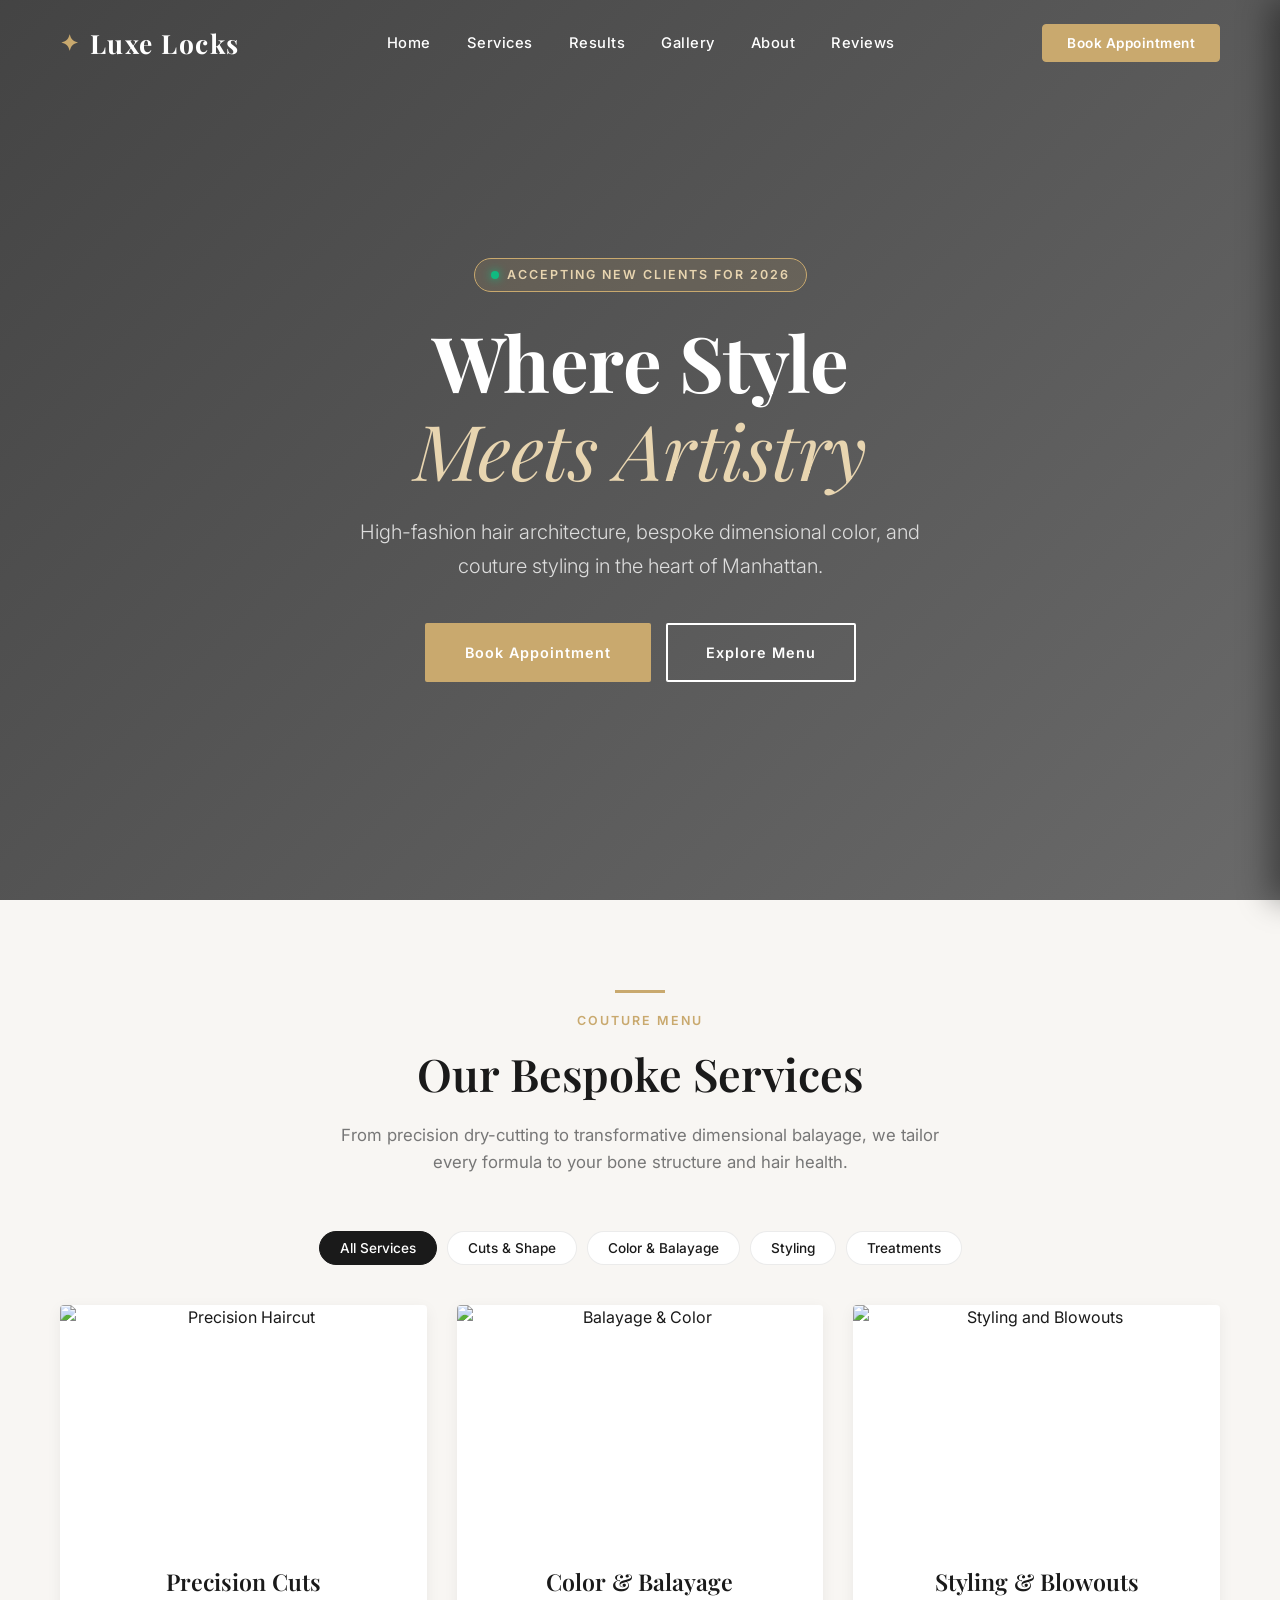
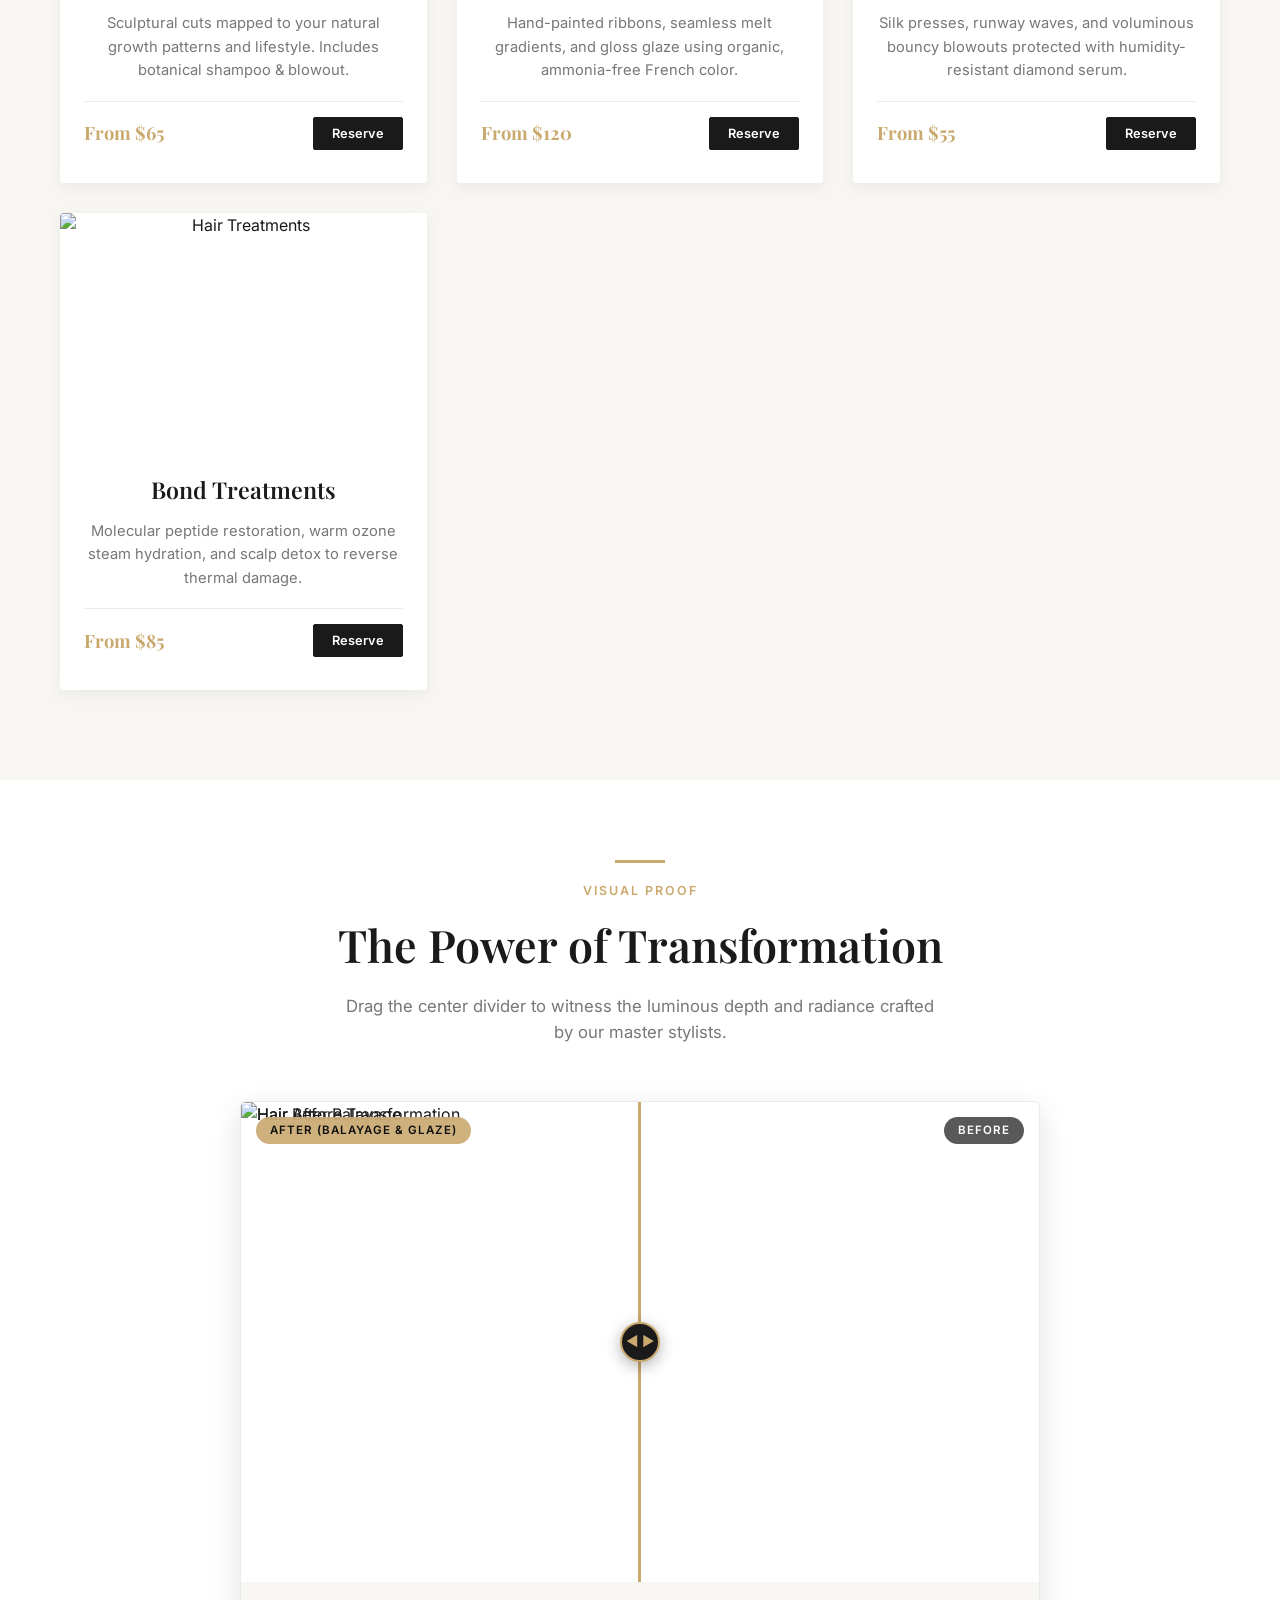
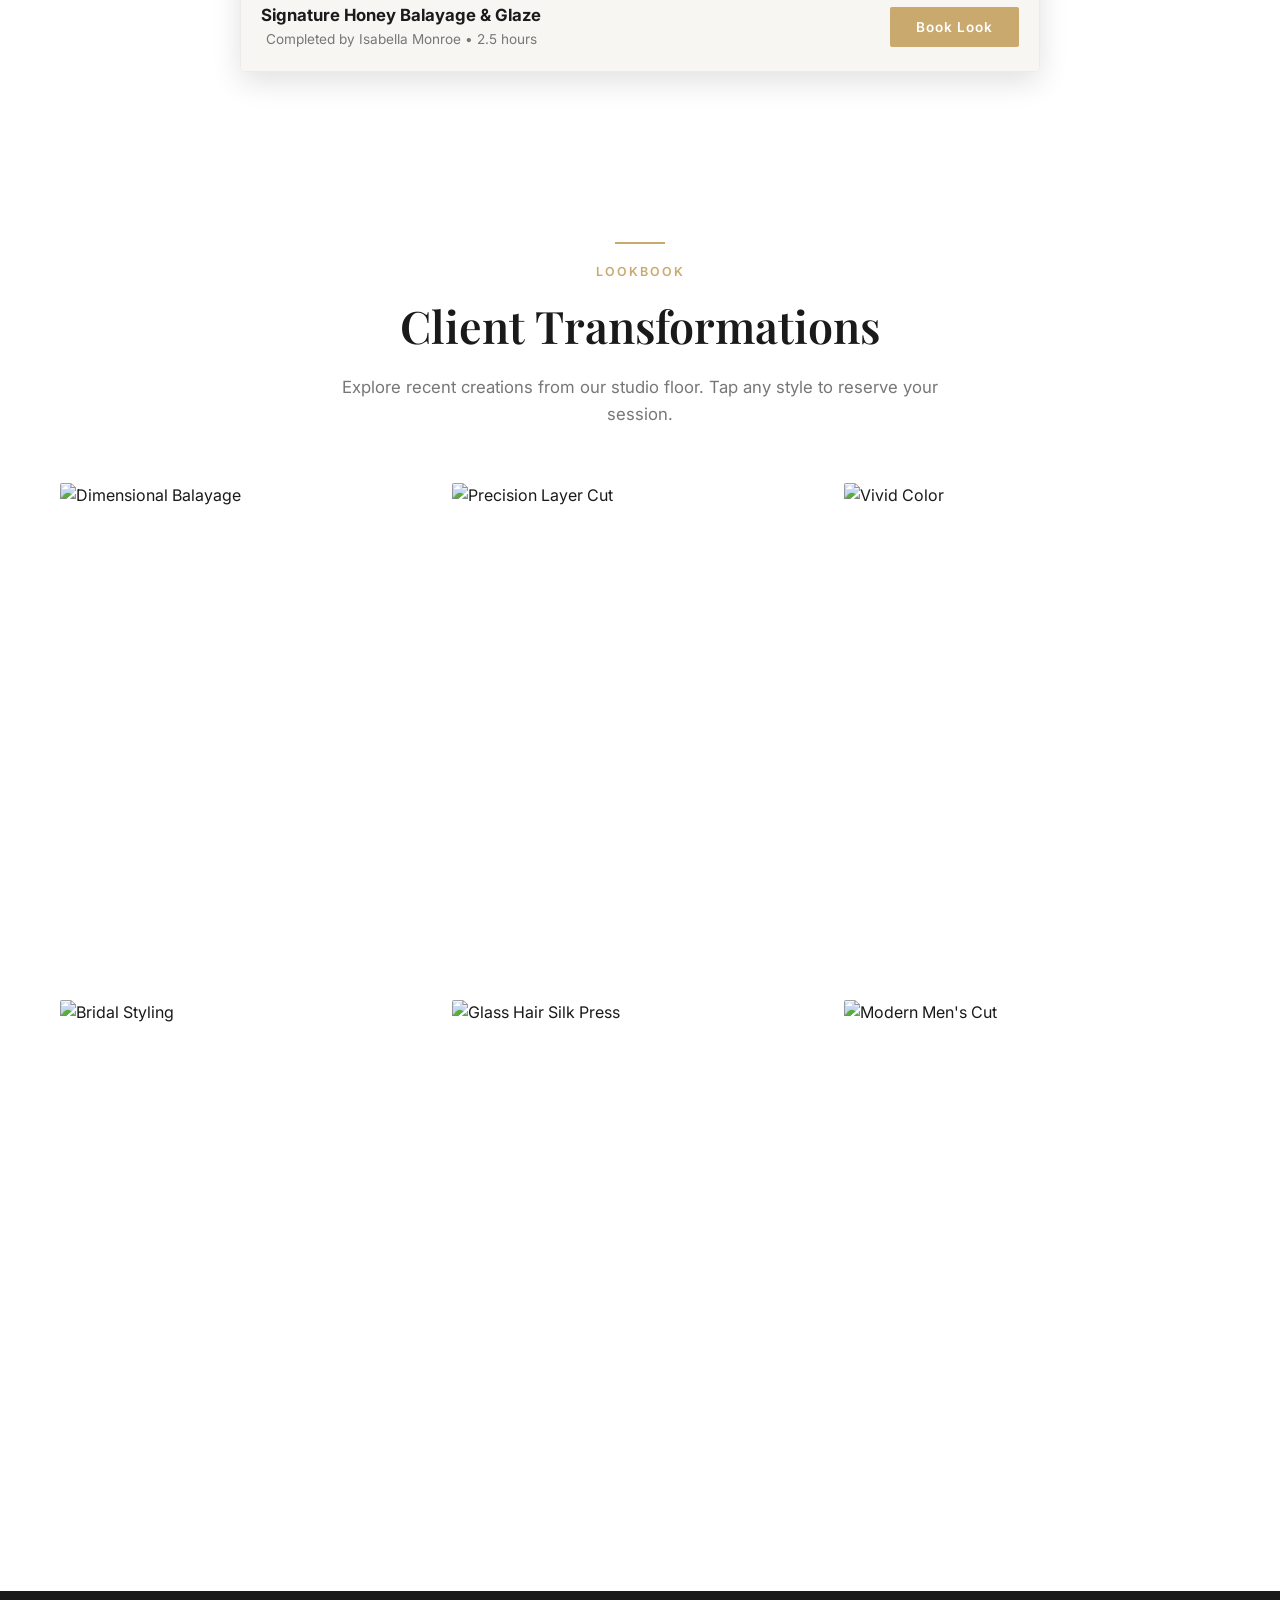
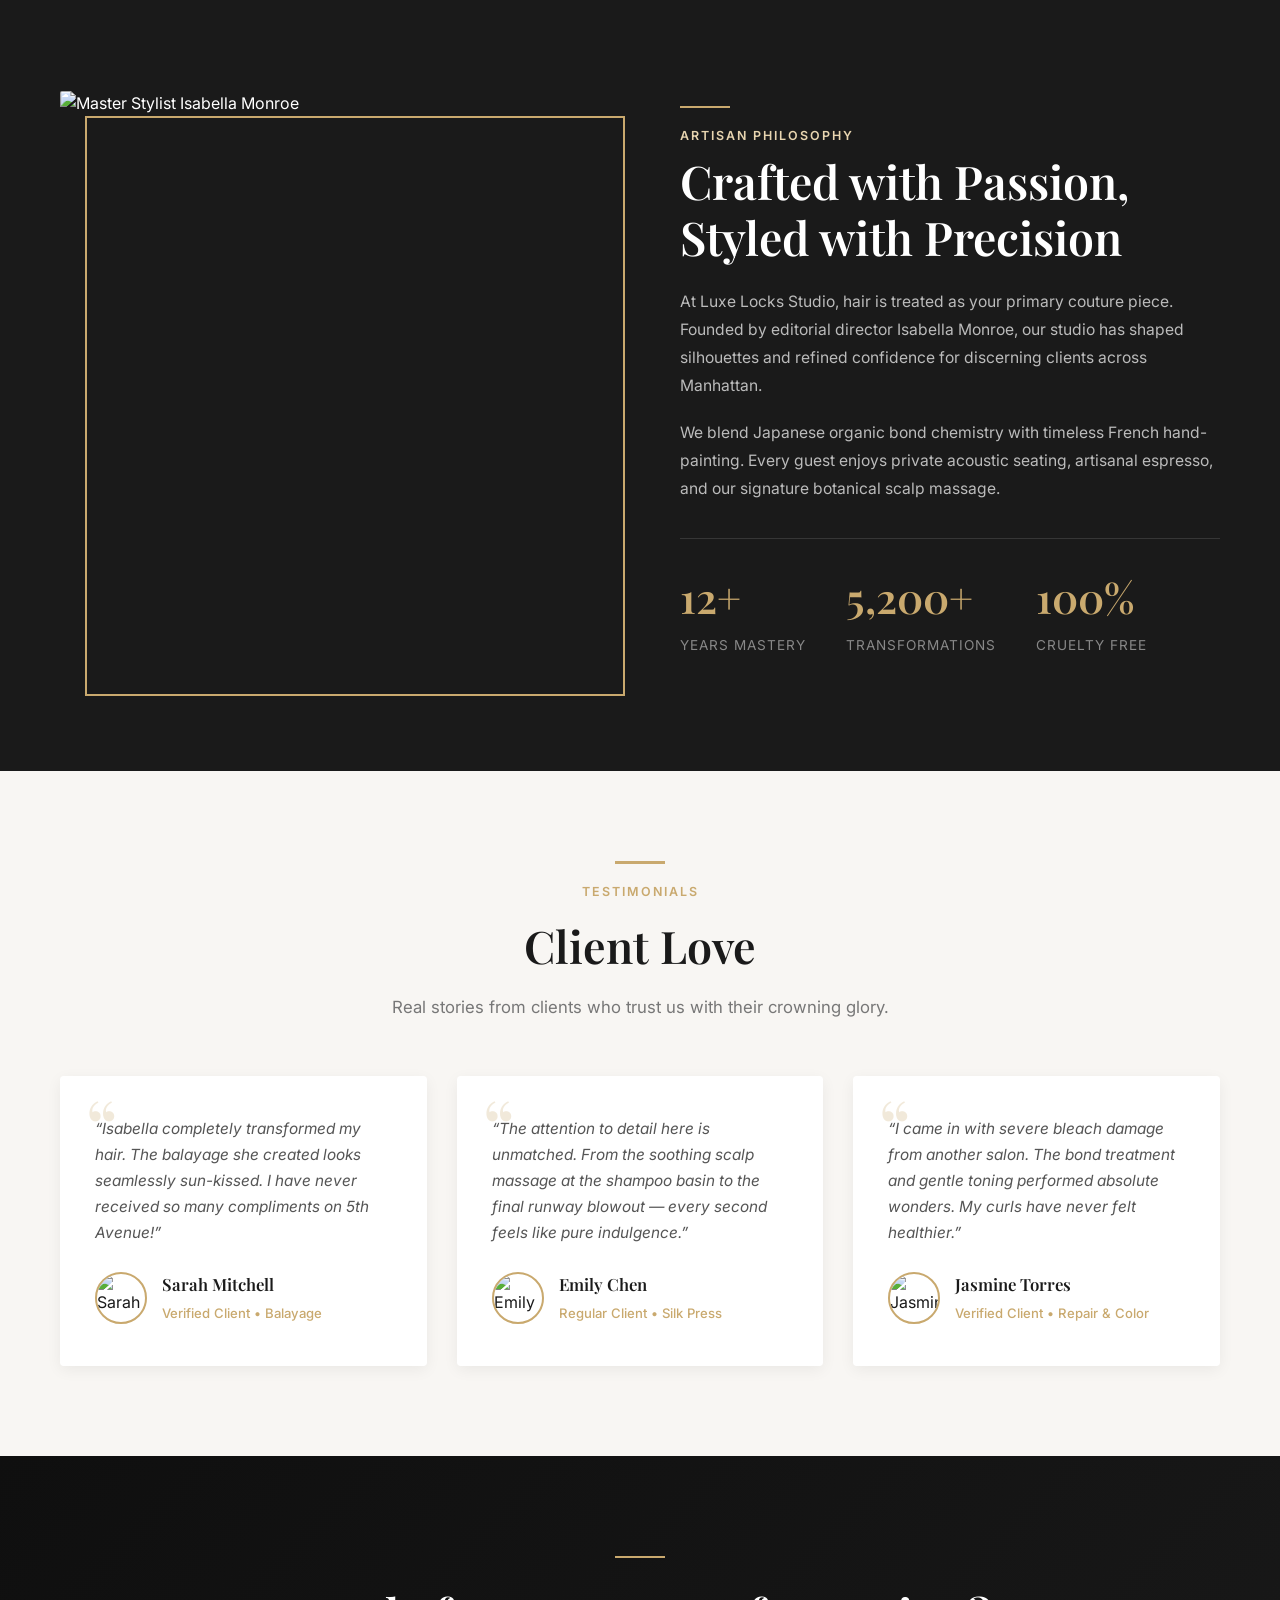
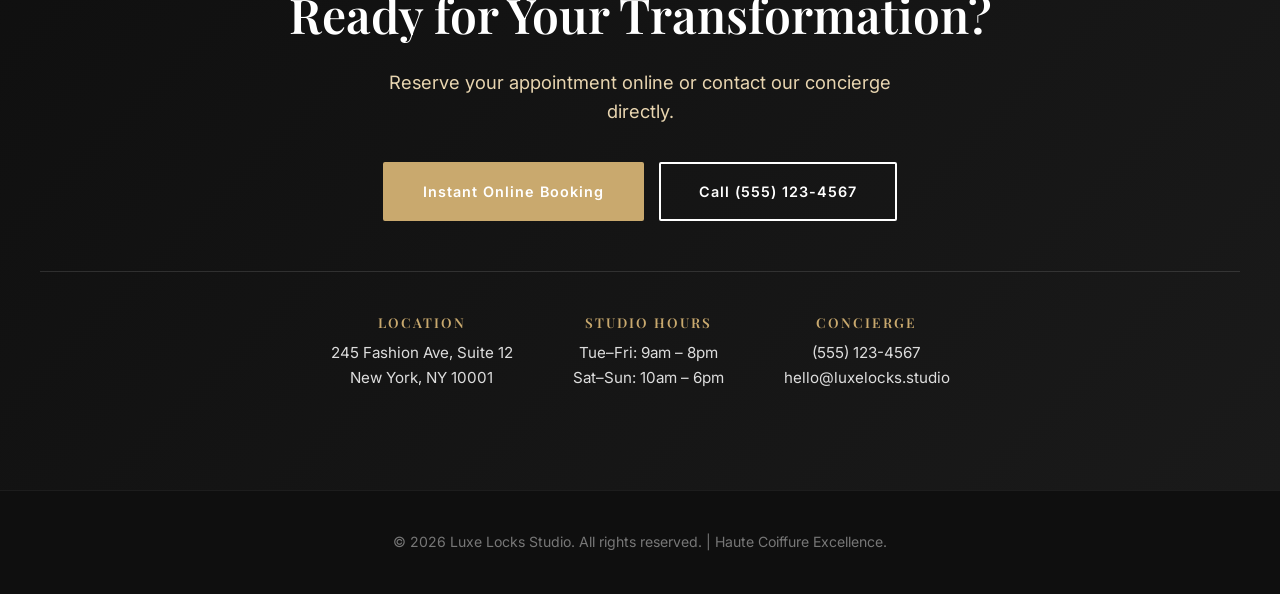
==== commit 741ba176: "Deploy new Luxe Locks Studio premium hair styling website" ====
--- a/index.html
+++ b/index.html
@@ -1,1521 +1,1937 @@
 <!DOCTYPE html>
 <html lang="en">
 <head>
-  <meta charset="UTF-8">
-  <meta name="viewport" content="width=device-width, initial-scale=1.0">
-  <title>ÉLIXIR ATELIER — Haute Coiffure & Bespoke Hair Artistry</title>
-  <meta name="description" content="Experience high-fashion hair architecture, dimensional balayage, precision cutting, luxury silk presses, and bespoke protective styling at Élixir Atelier.">
-  <meta name="theme-color" content="#0A0B0E">
-
-  <!-- Typography: Cormorant Garamond & Plus Jakarta Sans -->
-  <link rel="preconnect" href="https://fonts.googleapis.com">
-  <link rel="preconnect" href="https://fonts.gstatic.com" crossorigin>
-  <link href="https://fonts.googleapis.com/css2?family=Cormorant+Garamond:ital,wght@0,400;0,500;0,600;0,700;1,400;1,600&family=Plus+Jakarta+Sans:wght@300;400;500;600;700&display=swap" rel="stylesheet">
-
-  <link rel="stylesheet" href="styles.css">
+    <meta charset="UTF-8">
+    <meta name="viewport" content="width=device-width, initial-scale=1.0">
+    <title>Luxe Locks Studio — Premium Hair Styling & Haute Color</title>
+    <meta name="description" content="Luxe Locks Studio — Haute coiffure, precision cuts, bespoke balayage, silk presses, and restorative hair treatments in New York City.">
+    
+    <!-- Typography -->
+    <link rel="preconnect" href="https://fonts.googleapis.com">
+    <link rel="preconnect" href="https://fonts.gstatic.com" crossorigin>
+    <link href="https://fonts.googleapis.com/css2?family=Playfair+Display:ital,wght@0,400;0,600;0,700;1,400;1,600&family=Inter:wght@300;400;500;600;700&display=swap" rel="stylesheet">
+
+    <style>
+        * { margin: 0; padding: 0; box-sizing: border-box; }
+
+        :root {
+            --gold: #c9a96e;
+            --gold-hover: #b89557;
+            --gold-light: #e8d5b0;
+            --gold-soft: rgba(201, 169, 110, 0.12);
+            --gold-gradient: linear-gradient(135deg, #e8d5b0 0%, #c9a96e 50%, #9e7d3b 100%);
+            --dark: #1a1a1a;
+            --darker: #0f0f0f;
+            --light: #f8f6f3;
+            --light-cream: #fbfaf8;
+            --white: #ffffff;
+            --gray: #777777;
+            --gray-light: #e5e5e5;
+            --border-light: rgba(0, 0, 0, 0.08);
+            --border-dark: rgba(255, 255, 255, 0.12);
+            --shadow-sm: 0 4px 15px rgba(0,0,0,0.06);
+            --shadow-md: 0 10px 30px rgba(0,0,0,0.12);
+            --shadow-lg: 0 20px 50px rgba(0,0,0,0.25);
+            --transition: all 0.3s cubic-bezier(0.25, 0.8, 0.25, 1);
+        }
+
+        html { 
+            scroll-behavior: smooth; 
+            font-size: 16px;
+        }
+
+        body {
+            font-family: 'Inter', sans-serif;
+            color: var(--dark);
+            background: var(--white);
+            line-height: 1.6;
+            overflow-x: hidden;
+            padding-bottom: 70px;
+        }
+
+        @media (min-width: 992px) {
+            body { padding-bottom: 0; }
+        }
+
+        h1, h2, h3, h4, .serif { 
+            font-family: 'Playfair Display', serif; 
+            font-weight: 600;
+        }
+
+        img {
+            max-width: 100%;
+            height: auto;
+            display: block;
+        }
+
+        button, a {
+            font-family: inherit;
+            cursor: pointer;
+            text-decoration: none;
+            transition: var(--transition);
+        }
+
+        /* ================= NAVIGATION ================= */
+        nav {
+            position: fixed;
+            top: 0;
+            width: 100%;
+            padding: 22px 60px;
+            display: flex;
+            justify-content: space-between;
+            align-items: center;
+            z-index: 1000;
+            transition: var(--transition);
+        }
+
+        nav.scrolled {
+            background: rgba(255, 255, 255, 0.96);
+            backdrop-filter: blur(12px);
+            -webkit-backdrop-filter: blur(12px);
+            box-shadow: 0 4px 25px rgba(0,0,0,0.07);
+            padding: 16px 60px;
+        }
+
+        .logo {
+            font-family: 'Playfair Display', serif;
+            font-size: 1.65rem;
+            font-weight: 700;
+            color: var(--white);
+            letter-spacing: 1.5px;
+            display: flex;
+            align-items: center;
+            gap: 10px;
+        }
+
+        .logo-icon {
+            color: var(--gold);
+            font-size: 1.4rem;
+        }
+
+        nav.scrolled .logo { color: var(--dark); }
+
+        .nav-links {
+            display: flex;
+            gap: 36px;
+            list-style: none;
+            align-items: center;
+        }
+
+        .nav-links a {
+            color: var(--white);
+            font-size: 0.92rem;
+            font-weight: 500;
+            letter-spacing: 0.5px;
+            position: relative;
+            padding-bottom: 4px;
+        }
+
+        nav.scrolled .nav-links a { color: var(--dark); }
+
+        .nav-links a::after {
+            content: '';
+            position: absolute;
+            bottom: 0;
+            left: 0;
+            width: 0;
+            height: 2px;
+            background: var(--gold);
+            transition: width 0.3s ease;
+        }
+
+        .nav-links a:hover::after,
+        .nav-links a.active::after { width: 100%; }
+
+        .nav-links a:hover { color: var(--gold); }
+
+        .nav-actions {
+            display: flex;
+            align-items: center;
+            gap: 15px;
+        }
+
+        .nav-cta-btn {
+            display: inline-flex;
+            align-items: center;
+            gap: 8px;
+            padding: 10px 24px;
+            background: var(--gold);
+            color: var(--white) !important;
+            font-size: 0.85rem;
+            font-weight: 600;
+            letter-spacing: 0.5px;
+            border-radius: 4px;
+            border: 1px solid var(--gold);
+        }
+
+        .nav-cta-btn:hover {
+            background: transparent;
+            color: var(--gold) !important;
+        }
+
+        nav.scrolled .nav-cta-btn {
+            background: var(--dark);
+            border-color: var(--dark);
+            color: var(--white) !important;
+        }
+
+        nav.scrolled .nav-cta-btn:hover {
+            background: var(--gold);
+            border-color: var(--gold);
+        }
+
+        /* Hamburger Button */
+        .hamburger {
+            display: none;
+            background: transparent;
+            border: none;
+            width: 42px;
+            height: 42px;
+            border-radius: 6px;
+            flex-direction: column;
+            justify-content: center;
+            align-items: center;
+            gap: 6px;
+            cursor: pointer;
+            z-index: 1002;
+        }
+
+        .hamburger span {
+            display: block;
+            width: 24px;
+            height: 2px;
+            background-color: var(--white);
+            transition: var(--transition);
+        }
+
+        nav.scrolled .hamburger span { background-color: var(--dark); }
+
+        .hamburger.active span:nth-child(1) {
+            transform: translateY(8px) rotate(45deg);
+        }
+        .hamburger.active span:nth-child(2) {
+            opacity: 0;
+        }
+        .hamburger.active span:nth-child(3) {
+            transform: translateY(-8px) rotate(-45deg);
+        }
+
+        /* Mobile Off-Canvas Drawer */
+        .drawer-overlay {
+            position: fixed;
+            inset: 0;
+            background: rgba(0,0,0,0.6);
+            backdrop-filter: blur(6px);
+            z-index: 1001;
+            opacity: 0;
+            visibility: hidden;
+            transition: var(--transition);
+        }
+
+        .drawer-overlay.active {
+            opacity: 1;
+            visibility: visible;
+        }
+
+        .mobile-drawer {
+            position: fixed;
+            top: 0;
+            right: 0;
+            width: 82%;
+            max-width: 350px;
+            height: 100%;
+            background: var(--darker);
+            color: var(--white);
+            z-index: 1002;
+            padding: 30px 25px;
+            display: flex;
+            flex-direction: column;
+            justify-content: space-between;
+            transform: translateX(100%);
+            transition: transform 0.35s cubic-bezier(0.25, 0.8, 0.25, 1);
+            box-shadow: -10px 0 30px rgba(0,0,0,0.4);
+        }
+
+        .mobile-drawer.active {
+            transform: translateX(0);
+        }
+
+        .drawer-header {
+            display: flex;
+            justify-content: space-between;
+            align-items: center;
+            padding-bottom: 20px;
+            border-bottom: 1px solid var(--border-dark);
+        }
+
+        .drawer-nav-list {
+            list-style: none;
+            margin-top: 30px;
+            display: flex;
+            flex-direction: column;
+            gap: 18px;
+        }
+
+        .drawer-nav-list a {
+            color: var(--white);
+            font-size: 1.25rem;
+            font-family: 'Playfair Display', serif;
+            display: flex;
+            justify-content: space-between;
+            align-items: center;
+        }
+
+        .drawer-nav-list a:hover { color: var(--gold); }
+
+        .drawer-footer {
+            margin-top: auto;
+            padding-top: 25px;
+            border-top: 1px solid var(--border-dark);
+        }
+
+        .drawer-hours {
+            font-size: 0.82rem;
+            color: #aaa;
+            margin-top: 15px;
+            line-height: 1.6;
+        }
+
+        /* ================= HERO ================= */
+        .hero {
+            min-height: 100vh;
+            background: linear-gradient(135deg, rgba(15,15,15,0.78) 0%, rgba(26,26,26,0.65) 100%),
+                        url('https://images.unsplash.com/photo-1560066984-138dadb4c035?w=1920&q=80') center/cover no-repeat;
+            display: flex;
+            align-items: center;
+            justify-content: center;
+            text-align: center;
+            color: var(--white);
+            position: relative;
+            padding: 120px 20px 80px;
+        }
+
+        .hero-content {
+            max-width: 860px;
+            margin: 0 auto;
+        }
+
+        .hero-badge {
+            display: inline-flex;
+            align-items: center;
+            gap: 8px;
+            padding: 6px 16px;
+            background: rgba(201, 169, 110, 0.15);
+            border: 1px solid var(--gold);
+            color: var(--gold-light);
+            font-size: 0.78rem;
+            font-weight: 600;
+            letter-spacing: 2px;
+            text-transform: uppercase;
+            margin-bottom: 25px;
+            border-radius: 30px;
+            animation: fadeUp 0.8s ease;
+        }
+
+        .pulse-dot {
+            width: 8px;
+            height: 8px;
+            border-radius: 50%;
+            background: #10B981;
+            box-shadow: 0 0 10px #10B981;
+        }
+
+        .hero-content h1 {
+            font-size: clamp(2.4rem, 6vw, 5rem);
+            font-weight: 700;
+            margin-bottom: 22px;
+            line-height: 1.15;
+            letter-spacing: -0.5px;
+            animation: fadeUp 1s ease;
+        }
+
+        .gold-italic {
+            font-style: italic;
+            color: var(--gold-light);
+            font-weight: 400;
+        }
+
+        .hero-content p {
+            font-size: clamp(1rem, 2vw, 1.25rem);
+            font-weight: 300;
+            margin-bottom: 40px;
+            color: #ddd;
+            max-width: 620px;
+            margin-left: auto;
+            margin-right: auto;
+            line-height: 1.7;
+            animation: fadeUp 1s ease 0.2s both;
+        }
+
+        .hero-actions {
+            display: flex;
+            justify-content: center;
+            gap: 15px;
+            flex-wrap: wrap;
+            animation: fadeUp 1s ease 0.4s both;
+        }
+
+        .btn {
+            display: inline-flex;
+            align-items: center;
+            justify-content: center;
+            gap: 8px;
+            padding: 16px 38px;
+            background: var(--gold);
+            color: var(--white);
+            font-weight: 600;
+            font-size: 0.9rem;
+            letter-spacing: 1px;
+            border: 2px solid var(--gold);
+            border-radius: 2px;
+            transition: var(--transition);
+        }
+
+        .btn:hover {
+            background: transparent;
+            color: var(--gold);
+            box-shadow: 0 0 25px rgba(201, 169, 110, 0.4);
+        }
+
+        .btn-outline {
+            background: transparent;
+            border: 2px solid var(--white);
+            color: var(--white);
+        }
+
+        .btn-outline:hover {
+            background: var(--white);
+            color: var(--dark);
+            border-color: var(--white);
+            box-shadow: none;
+        }
+
+        @keyframes fadeUp {
+            from { opacity: 0; transform: translateY(30px); }
+            to { opacity: 1; transform: translateY(0); }
+        }
+
+        /* ================= SECTION COMMONS ================= */
+        section { padding: 90px 60px; }
+
+        .container {
+            max-width: 1200px;
+            margin: 0 auto;
+            width: 100%;
+        }
+
+        .section-header {
+            text-align: center;
+            margin-bottom: 55px;
+        }
+
+        .gold-line {
+            width: 50px;
+            height: 2.5px;
+            background: var(--gold);
+            margin: 0 auto 18px;
+        }
+
+        .section-tag {
+            text-transform: uppercase;
+            font-size: 0.78rem;
+            letter-spacing: 2px;
+            color: var(--gold);
+            font-weight: 600;
+            display: block;
+            margin-bottom: 8px;
+        }
+
+        .section-header h2 {
+            font-size: clamp(2rem, 4vw, 2.8rem);
+            color: var(--dark);
+            margin-bottom: 12px;
+        }
+
+        .section-header p {
+            color: var(--gray);
+            font-size: 1.05rem;
+            max-width: 600px;
+            margin: 0 auto;
+            line-height: 1.6;
+        }
+
+        /* ================= SERVICES ================= */
+        .services { background: var(--light); }
+
+        .services-filter-bar {
+            display: flex;
+            justify-content: center;
+            gap: 10px;
+            margin-bottom: 40px;
+            flex-wrap: wrap;
+        }
+
+        .filter-btn {
+            background: var(--white);
+            border: 1px solid var(--border-light);
+            padding: 8px 20px;
+            border-radius: 30px;
+            font-size: 0.85rem;
+            font-weight: 500;
+            color: var(--dark);
+            transition: var(--transition);
+        }
+
+        .filter-btn:hover,
+        .filter-btn.active {
+            background: var(--dark);
+            color: var(--white);
+            border-color: var(--dark);
+        }
+
+        .services-grid {
+            display: grid;
+            grid-template-columns: repeat(auto-fit, minmax(270px, 1fr));
+            gap: 30px;
+        }
+
+        .service-card {
+            background: var(--white);
+            text-align: center;
+            transition: var(--transition);
+            border-radius: 4px;
+            overflow: hidden;
+            display: flex;
+            flex-direction: column;
+            justify-content: space-between;
+            box-shadow: var(--shadow-sm);
+            border-bottom: 3px solid transparent;
+        }
+
+        .service-card:hover {
+            transform: translateY(-8px);
+            box-shadow: var(--shadow-md);
+            border-bottom-color: var(--gold);
+        }
+
+        .service-img-wrap {
+            width: 100%;
+            height: 230px;
+            overflow: hidden;
+            position: relative;
+        }
+
+        .service-img-wrap img {
+            width: 100%;
+            height: 100%;
+            object-fit: cover;
+            transition: transform 0.6s ease;
+        }
+
+        .service-card:hover .service-img-wrap img {
+            transform: scale(1.08);
+        }
+
+        .service-content {
+            padding: 28px 24px 30px;
+            display: flex;
+            flex-direction: column;
+            flex-grow: 1;
+            justify-content: space-between;
+        }
+
+        .service-card h3 {
+            font-size: 1.45rem;
+            margin-bottom: 12px;
+            color: var(--dark);
+        }
+
+        .service-card p {
+            color: var(--gray);
+            font-size: 0.92rem;
+            line-height: 1.6;
+            margin-bottom: 18px;
+        }
+
+        .service-footer {
+            margin-top: auto;
+            display: flex;
+            align-items: center;
+            justify-content: space-between;
+            padding-top: 15px;
+            border-top: 1px solid var(--border-light);
+        }
+
+        .price {
+            font-weight: 700;
+            color: var(--gold);
+            font-size: 1.15rem;
+            font-family: 'Playfair Display', serif;
+        }
+
+        .service-book-btn {
+            padding: 8px 18px;
+            background: var(--dark);
+            color: var(--white);
+            font-size: 0.8rem;
+            font-weight: 600;
+            border-radius: 2px;
+            border: 1px solid var(--dark);
+        }
+
+        .service-book-btn:hover {
+            background: var(--gold);
+            border-color: var(--gold);
+            color: var(--white);
+        }
+
+        /* ================= BEFORE & AFTER SLIDER ================= */
+        .transformation-section {
+            background: var(--white);
+            padding: 80px 20px;
+        }
+
+        .ba-wrapper {
+            max-width: 800px;
+            margin: 0 auto;
+            position: relative;
+            border-radius: 6px;
+            overflow: hidden;
+            box-shadow: var(--shadow-md);
+            border: 1px solid var(--border-light);
+        }
+
+        .ba-viewport {
+            position: relative;
+            width: 100%;
+            height: 480px;
+            user-select: none;
+            cursor: ew-resize;
+            overflow: hidden;
+        }
+
+        .ba-image {
+            position: absolute;
+            top: 0; left: 0;
+            width: 100%;
+            height: 100%;
+            object-fit: cover;
+            pointer-events: none;
+        }
+
+        .ba-overlay-clipped {
+            position: absolute;
+            top: 0; left: 0;
+            width: 50%;
+            height: 100%;
+            overflow: hidden;
+            z-index: 2;
+            border-right: 2px solid var(--gold);
+        }
+
+        .ba-overlay-clipped .ba-image {
+            width: 800px; /* Synchronized via JS */
+            max-width: none;
+        }
+
+        .ba-handle {
+            position: absolute;
+            top: 0; bottom: 0;
+            left: 50%;
+            width: 2px;
+            background: var(--gold);
+            z-index: 5;
+            transform: translateX(-50%);
+            pointer-events: none;
+        }
+
+        .ba-handle-knob {
+            position: absolute;
+            top: 50%;
+            left: 50%;
+            transform: translate(-50%, -50%);
+            width: 40px;
+            height: 40px;
+            border-radius: 50%;
+            background: var(--dark);
+            border: 2px solid var(--gold);
+            display: flex;
+            align-items: center;
+            justify-content: center;
+            color: var(--gold);
+            font-size: 0.85rem;
+            pointer-events: auto;
+            cursor: grab;
+            box-shadow: 0 4px 15px rgba(0,0,0,0.3);
+        }
+
+        .ba-handle-knob:active { cursor: grabbing; }
+
+        .ba-pill {
+            position: absolute;
+            top: 15px;
+            padding: 4px 14px;
+            border-radius: 20px;
+            font-size: 0.72rem;
+            font-weight: 600;
+            text-transform: uppercase;
+            letter-spacing: 1px;
+            z-index: 4;
+            backdrop-filter: blur(8px);
+        }
+
+        .ba-pill-before {
+            right: 15px;
+            background: rgba(0,0,0,0.65);
+            color: var(--white);
+        }
+
+        .ba-pill-after {
+            left: 15px;
+            background: rgba(201, 169, 110, 0.9);
+            color: var(--darker);
+        }
+
+        .ba-caption {
+            padding: 20px;
+            background: var(--light);
+            text-align: center;
+            display: flex;
+            justify-content: space-between;
+            align-items: center;
+            flex-wrap: wrap;
+            gap: 15px;
+        }
+
+        /* ================= GALLERY ================= */
+        .gallery-grid {
+            display: grid;
+            grid-template-columns: repeat(auto-fit, minmax(280px, 1fr));
+            gap: 16px;
+        }
+
+        .gallery-item {
+            position: relative;
+            overflow: hidden;
+            aspect-ratio: 3/4;
+            cursor: pointer;
+            border-radius: 2px;
+        }
+
+        .gallery-item img {
+            width: 100%;
+            height: 100%;
+            object-fit: cover;
+            transition: transform 0.6s ease;
+        }
+
+        .gallery-item:hover img { transform: scale(1.08); }
+
+        .gallery-overlay {
+            position: absolute;
+            inset: 0;
+            background: rgba(15,15,15,0.7);
+            display: flex;
+            flex-direction: column;
+            align-items: center;
+            justify-content: center;
+            opacity: 0;
+            transition: opacity 0.3s ease;
+            padding: 20px;
+            text-align: center;
+        }
+
+        .gallery-item:hover .gallery-overlay { opacity: 1; }
+
+        .gallery-overlay h4 {
+            color: var(--white);
+            font-size: 1.4rem;
+            margin-bottom: 6px;
+        }
+
+        .gallery-overlay span {
+            color: var(--gold-light);
+            font-size: 0.85rem;
+            text-transform: uppercase;
+            letter-spacing: 1px;
+        }
+
+        /* ================= ABOUT ================= */
+        .about-section {
+            background: var(--dark);
+            color: var(--white);
+            padding: 100px 60px;
+        }
+
+        .about-grid {
+            display: grid;
+            grid-template-columns: 1fr 1fr;
+            gap: 80px;
+            align-items: center;
+        }
+
+        .about-img {
+            position: relative;
+        }
+
+        .about-img img {
+            width: 100%;
+            height: 580px;
+            object-fit: cover;
+            border-radius: 2px;
+        }
+
+        .about-img::after {
+            content: '';
+            position: absolute;
+            top: 25px;
+            left: 25px;
+            right: -25px;
+            bottom: -25px;
+            border: 2px solid var(--gold);
+            z-index: 0;
+            pointer-events: none;
+        }
+
+        .about-img img { position: relative; z-index: 1; }
+
+        .about-content h2 {
+            font-size: clamp(2.2rem, 4vw, 2.9rem);
+            margin-bottom: 22px;
+            line-height: 1.2;
+        }
+
+        .about-content p {
+            color: #bbb;
+            margin-bottom: 18px;
+            line-height: 1.8;
+            font-size: 0.98rem;
+        }
+
+        .stats {
+            display: flex;
+            gap: 40px;
+            margin-top: 35px;
+            padding-top: 25px;
+            border-top: 1px solid var(--border-dark);
+            flex-wrap: wrap;
+        }
+
+        .stat h3 {
+            font-size: 2.6rem;
+            color: var(--gold);
+            margin-bottom: 2px;
+        }
+
+        .stat p {
+            color: #888;
+            font-size: 0.85rem;
+            text-transform: uppercase;
+            letter-spacing: 1px;
+            margin-bottom: 0;
+        }
+
+        /* ================= TESTIMONIALS ================= */
+        .testimonials { background: var(--light); }
+
+        .testimonial-grid {
+            display: grid;
+            grid-template-columns: repeat(auto-fit, minmax(320px, 1fr));
+            gap: 30px;
+        }
+
+        .testimonial-card {
+            background: var(--white);
+            padding: 40px 35px;
+            position: relative;
+            border-radius: 4px;
+            box-shadow: var(--shadow-sm);
+            display: flex;
+            flex-direction: column;
+            justify-content: space-between;
+        }
+
+        .testimonial-card::before {
+            content: '“';
+            font-family: 'Playfair Display', serif;
+            font-size: 5rem;
+            color: var(--gold);
+            opacity: 0.25;
+            position: absolute;
+            top: 10px;
+            left: 25px;
+            line-height: 1;
+        }
+
+        .testimonial-card p {
+            color: #555;
+            font-style: italic;
+            margin-bottom: 25px;
+            position: relative;
+            z-index: 1;
+            line-height: 1.7;
+            font-size: 0.96rem;
+        }
+
+        .client {
+            display: flex;
+            align-items: center;
+            gap: 15px;
+        }
+
+        .client-img {
+            width: 52px;
+            height: 52px;
+            border-radius: 50%;
+            object-fit: cover;
+            border: 2px solid var(--gold);
+        }
+
+        .client-info h4 {
+            font-size: 1.05rem;
+            color: var(--dark);
+            margin-bottom: 2px;
+        }
+
+        .client-info span {
+            font-size: 0.82rem;
+            color: var(--gold);
+            font-weight: 500;
+        }
+
+        /* ================= BOOKING CALLOUT ================= */
+        .booking {
+            background: linear-gradient(135deg, var(--darker) 0%, var(--dark) 100%);
+            color: var(--white);
+            text-align: center;
+            padding: 100px 30px;
+            position: relative;
+        }
+
+        .booking h2 {
+            font-size: clamp(2.2rem, 4vw, 3rem);
+            margin-bottom: 15px;
+        }
+
+        .booking p {
+            color: var(--gold-light);
+            margin-bottom: 35px;
+            font-size: 1.15rem;
+            max-width: 550px;
+            margin-left: auto;
+            margin-right: auto;
+        }
+
+        .booking-actions {
+            display: flex;
+            justify-content: center;
+            gap: 15px;
+            flex-wrap: wrap;
+            margin-bottom: 50px;
+        }
+
+        .contact-info {
+            display: flex;
+            justify-content: center;
+            gap: 60px;
+            padding-top: 40px;
+            border-top: 1px solid var(--border-dark);
+            flex-wrap: wrap;
+        }
+
+        .contact-item h4 {
+            color: var(--gold);
+            margin-bottom: 8px;
+            font-size: 0.85rem;
+            text-transform: uppercase;
+            letter-spacing: 2px;
+        }
+
+        .contact-item p {
+            color: #ddd;
+            font-size: 0.95rem;
+            margin-bottom: 0;
+            line-height: 1.6;
+        }
+
+        /* ================= FOOTER ================= */
+        footer {
+            background: var(--darker);
+            color: #777;
+            text-align: center;
+            padding: 40px 20px;
+            font-size: 0.88rem;
+            border-top: 1px solid rgba(255,255,255,0.06);
+        }
+
+        footer a { color: var(--gold); }
+        footer a:hover { text-decoration: underline; }
+
+        /* ================= STICKY MOBILE BAR ================= */
+        .sticky-mobile-bar {
+            position: fixed;
+            bottom: 0;
+            left: 0;
+            width: 100%;
+            background: rgba(15, 15, 15, 0.96);
+            backdrop-filter: blur(12px);
+            -webkit-backdrop-filter: blur(12px);
+            border-top: 1px solid var(--border-dark);
+            padding: 10px 20px max(10px, env(safe-area-inset-bottom));
+            display: flex;
+            align-items: center;
+            justify-content: space-between;
+            z-index: 990;
+        }
+
+        @media (min-width: 992px) {
+            .sticky-mobile-bar { display: none; }
+        }
+
+        .mobile-bar-info strong {
+            display: block;
+            color: var(--white);
+            font-size: 0.9rem;
+        }
+
+        .mobile-bar-info span {
+            color: var(--gold);
+            font-size: 0.75rem;
+        }
+
+        .mobile-bar-btn {
+            background: var(--gold);
+            color: var(--white);
+            padding: 10px 22px;
+            font-size: 0.85rem;
+            font-weight: 600;
+            border-radius: 2px;
+            border: 1px solid var(--gold);
+        }
+
+        /* ================= INTERACTIVE BOOKING MODAL ================= */
+        .modal-overlay {
+            position: fixed;
+            inset: 0;
+            background: rgba(0,0,0,0.75);
+            backdrop-filter: blur(8px);
+            -webkit-backdrop-filter: blur(8px);
+            display: flex;
+            align-items: center;
+            justify-content: center;
+            padding: 20px;
+            z-index: 2000;
+            opacity: 0;
+            visibility: hidden;
+            transition: var(--transition);
+        }
+
+        .modal-overlay.open {
+            opacity: 1;
+            visibility: visible;
+        }
+
+        .modal-card {
+            background: var(--white);
+            width: 100%;
+            max-width: 640px;
+            border-radius: 6px;
+            overflow: hidden;
+            box-shadow: var(--shadow-lg);
+            position: relative;
+            transform: translateY(20px);
+            transition: transform 0.35s ease;
+            max-height: 90vh;
+            display: flex;
+            flex-direction: column;
+        }
+
+        .modal-overlay.open .modal-card {
+            transform: translateY(0);
+        }
+
+        .modal-header {
+            padding: 20px 25px;
+            background: var(--dark);
+            color: var(--white);
+            display: flex;
+            justify-content: space-between;
+            align-items: center;
+        }
+
+        .modal-header h3 {
+            font-size: 1.35rem;
+            color: var(--gold-light);
+        }
+
+        .modal-close-btn {
+            background: transparent;
+            border: none;
+            color: var(--white);
+            font-size: 1.5rem;
+            cursor: pointer;
+            line-height: 1;
+        }
+
+        .modal-body {
+            padding: 25px;
+            overflow-y: auto;
+        }
+
+        .form-row {
+            margin-bottom: 18px;
+        }
+
+        .form-row label {
+            display: block;
+            font-size: 0.82rem;
+            font-weight: 600;
+            text-transform: uppercase;
+            letter-spacing: 0.5px;
+            color: var(--dark);
+            margin-bottom: 6px;
+        }
+
+        .form-control {
+            width: 100%;
+            padding: 12px 14px;
+            border: 1px solid var(--gray-light);
+            border-radius: 3px;
+            font-family: inherit;
+            font-size: 0.95rem;
+            color: var(--dark);
+            outline: none;
+            transition: border-color 0.2s;
+        }
+
+        .form-control:focus {
+            border-color: var(--gold);
+        }
+
+        .form-grid-2 {
+            display: grid;
+            grid-template-columns: 1fr 1fr;
+            gap: 15px;
+        }
+
+        .time-slots {
+            display: grid;
+            grid-template-columns: repeat(auto-fit, minmax(90px, 1fr));
+            gap: 8px;
+            margin-top: 6px;
+        }
+
+        .slot-btn {
+            background: var(--light);
+            border: 1px solid var(--border-light);
+            padding: 8px;
+            font-size: 0.8rem;
+            font-weight: 500;
+            border-radius: 3px;
+            color: var(--dark);
+            cursor: pointer;
+            transition: var(--transition);
+        }
+
+        .slot-btn:hover,
+        .slot-btn.selected {
+            background: var(--gold);
+            color: var(--white);
+            border-color: var(--gold);
+        }
+
+        .modal-footer-nav {
+            padding: 15px 25px;
+            background: var(--light);
+            border-top: 1px solid var(--border-light);
+            display: flex;
+            justify-content: flex-end;
+            gap: 10px;
+        }
+
+        /* Success Card in Modal */
+        .booking-success-view {
+            text-align: center;
+            padding: 20px 10px;
+            display: none;
+        }
+
+        .success-icon {
+            width: 60px;
+            height: 60px;
+            border-radius: 50%;
+            background: var(--gold-soft);
+            color: var(--gold);
+            font-size: 1.8rem;
+            display: flex;
+            align-items: center;
+            justify-content: center;
+            margin: 0 auto 15px;
+            border: 1px solid var(--gold);
+        }
+
+        .ref-badge {
+            display: inline-block;
+            background: var(--light);
+            border: 1px dashed var(--gold);
+            padding: 6px 14px;
+            font-size: 1rem;
+            font-weight: 700;
+            color: var(--dark);
+            margin: 15px 0 20px;
+            letter-spacing: 1px;
+        }
+
+        .cal-actions {
+            display: flex;
+            justify-content: center;
+            gap: 10px;
+            flex-wrap: wrap;
+            margin-top: 15px;
+        }
+
+        /* ================= RESPONSIVE MEDIA QUERIES ================= */
+        @media (max-width: 992px) {
+            nav { padding: 18px 30px; }
+            nav.scrolled { padding: 14px 30px; }
+            section { padding: 75px 30px; }
+            .about-section { padding: 75px 30px; }
+            .about-grid { grid-template-columns: 1fr; gap: 40px; }
+            .about-img img { height: 420px; }
+            .about-img::after { display: none; }
+        }
+
+        @media (max-width: 768px) {
+            nav { padding: 14px 20px; }
+            nav.scrolled { padding: 12px 20px; }
+            .nav-links { display: none; }
+            .nav-cta-btn { display: none; }
+            .hamburger { display: flex; }
+            
+            section { padding: 60px 20px; }
+            .about-section { padding: 60px 20px; }
+            
+            .hero-content h1 { font-size: 2.6rem; }
+            .hero-actions .btn { width: 100%; }
+
+            .ba-viewport { height: 380px; }
+            .ba-caption { flex-direction: column; text-align: center; }
+            .ba-caption .btn { width: 100%; }
+
+            .contact-info { gap: 30px; }
+            .contact-item { width: 100%; text-align: center; }
+
+            /* Mobile Bottom Sheet Modal */
+            .modal-overlay {
+                padding: 0;
+                align-items: flex-end;
+            }
+            .modal-card {
+                max-width: 100%;
+                border-radius: 20px 20px 0 0;
+                max-height: 94vh;
+                transform: translateY(100%);
+            }
+            .form-grid-2 { grid-template-columns: 1fr; }
+            .form-control { font-size: 16px !important; } /* Prevents iOS auto-zoom */
+        }
+
+        @media (max-width: 480px) {
+            .hero-content h1 { font-size: 2.2rem; }
+            .section-header h2 { font-size: 1.85rem; }
+            .stats { gap: 20px; }
+            .stat h3 { font-size: 2rem; }
+            .testimonial-card { padding: 30px 20px; }
+        }
+    </style>
 </head>
 <body>
 
-  <!-- ================= HEADER & NAVIGATION ================= -->
-  <header class="site-header" id="header">
-    <div class="nav-container">
-      <a href="#hero" class="brand-logo" aria-label="Élixir Atelier Home">
-        <div class="brand-monogram">É</div>
-        <div class="brand-text">
-          <span class="brand-title">ÉLIXIR</span>
-          <span class="brand-subtitle">ATELIER</span>
+    <!-- Navigation -->
+    <nav id="navbar">
+        <a href="#home" class="logo">
+            <span class="logo-icon">✦</span> Luxe Locks
+        </a>
+
+        <ul class="nav-links">
+            <li><a href="#home">Home</a></li>
+            <li><a href="#services">Services</a></li>
+            <li><a href="#transformation">Results</a></li>
+            <li><a href="#gallery">Gallery</a></li>
+            <li><a href="#about">About</a></li>
+            <li><a href="#testimonials">Reviews</a></li>
+        </ul>
+
+        <div class="nav-actions">
+            <button type="button" class="nav-cta-btn open-modal-btn" data-service="Precision Cuts">
+                <span>Book Appointment</span>
+            </button>
+            <button type="button" class="hamburger" id="hamburger-btn" aria-label="Toggle Navigation">
+                <span></span>
+                <span></span>
+                <span></span>
+            </button>
         </div>
-      </a>
-
-      <nav aria-label="Main Navigation">
-        <ul class="nav-links">
-          <li><a href="#transformations">Transformations</a></li>
-          <li><a href="#diagnostic">Hair Diagnostic</a></li>
-          <li><a href="#services">Services & Pricing</a></li>
-          <li><a href="#atelier">The Atelier</a></li>
-          <li><a href="#lookbook">Lookbook</a></li>
-          <li><a href="#stylists">Stylists</a></li>
-          <li><a href="#reviews">Reviews</a></li>
+    </nav>
+
+    <!-- Mobile Navigation Drawer -->
+    <div class="drawer-overlay" id="drawer-overlay"></div>
+    <aside class="mobile-drawer" id="mobile-drawer">
+        <div class="drawer-header">
+            <div class="logo"><span class="logo-icon">✦</span> Luxe Locks</div>
+            <button type="button" class="modal-close-btn" id="drawer-close-btn">✕</button>
+        </div>
+        <ul class="drawer-nav-list">
+            <li><a href="#home" class="drawer-link">Home <span>→</span></a></li>
+            <li><a href="#services" class="drawer-link">Services & Pricing <span>→</span></a></li>
+            <li><a href="#transformation" class="drawer-link">Before & After <span>→</span></a></li>
+            <li><a href="#gallery" class="drawer-link">Hair Gallery <span>→</span></a></li>
+            <li><a href="#about" class="drawer-link">Our Story <span>→</span></a></li>
+            <li><a href="#testimonials" class="drawer-link">Client Reviews <span>→</span></a></li>
         </ul>
-      </nav>
-
-      <div class="nav-actions">
-        <!-- Ambient Soundscape Toggle Button -->
-        <button type="button" class="btn btn-icon-glass soundscape-toggle-btn" id="soundscape-nav-btn" title="Toggle Atelier Ambient Soundscape" aria-label="Toggle Atelier Ambient Soundscape">
-          <span class="sound-icon">♫</span>
-          <span class="sound-text">Atmosphere</span>
+        <div class="drawer-footer">
+            <button type="button" class="btn open-modal-btn" style="width: 100%; text-align: center;">Book Session Now</button>
+            <div class="drawer-hours">
+                <p>📍 245 Fashion Ave, Suite 12, NYC</p>
+                <p>📞 (555) 123-4567 • Mon–Sun</p>
+            </div>
+        </div>
+    </aside>
+
+    <!-- Hero -->
+    <section class="hero" id="home">
+        <div class="hero-content">
+            <div class="hero-badge">
+                <span class="pulse-dot"></span> Accepting New Clients for 2026
+            </div>
+            <h1>Where Style<br><span class="gold-italic">Meets Artistry</span></h1>
+            <p>High-fashion hair architecture, bespoke dimensional color, and couture styling in the heart of Manhattan.</p>
+            <div class="hero-actions">
+                <button type="button" class="btn open-modal-btn">Book Appointment</button>
+                <a href="#services" class="btn btn-outline">Explore Menu</a>
+            </div>
+        </div>
+    </section>
+
+    <!-- Services -->
+    <section class="services" id="services">
+        <div class="container">
+            <div class="section-header">
+                <div class="gold-line"></div>
+                <span class="section-tag">Couture Menu</span>
+                <h2>Our Bespoke Services</h2>
+                <p>From precision dry-cutting to transformative dimensional balayage, we tailor every formula to your bone structure and hair health.</p>
+            </div>
+
+            <!-- Filter Buttons -->
+            <div class="services-filter-bar">
+                <button type="button" class="filter-btn active" data-filter="all">All Services</button>
+                <button type="button" class="filter-btn" data-filter="cuts">Cuts & Shape</button>
+                <button type="button" class="filter-btn" data-filter="color">Color & Balayage</button>
+                <button type="button" class="filter-btn" data-filter="styling">Styling</button>
+                <button type="button" class="filter-btn" data-filter="treatments">Treatments</button>
+            </div>
+
+            <div class="services-grid" id="services-grid">
+                <!-- Card 1 -->
+                <div class="service-card" data-category="cuts">
+                    <div class="service-img-wrap">
+                        <img src="https://images.unsplash.com/photo-1580618672591-eb180b1a973f?w=600&q=80" alt="Precision Haircut" loading="lazy">
+                    </div>
+                    <div class="service-content">
+                        <div>
+                            <h3>Precision Cuts</h3>
+                            <p>Sculptural cuts mapped to your natural growth patterns and lifestyle. Includes botanical shampoo & blowout.</p>
+                        </div>
+                        <div class="service-footer">
+                            <span class="price">From $65</span>
+                            <button type="button" class="service-book-btn open-modal-btn" data-service="Precision Cuts" data-price="$65">Reserve</button>
+                        </div>
+                    </div>
+                </div>
+
+                <!-- Card 2 -->
+                <div class="service-card" data-category="color">
+                    <div class="service-img-wrap">
+                        <img src="https://images.unsplash.com/photo-1522337360788-8b13dee7a37e?w=600&q=80" alt="Balayage & Color" loading="lazy">
+                    </div>
+                    <div class="service-content">
+                        <div>
+                            <h3>Color & Balayage</h3>
+                            <p>Hand-painted ribbons, seamless melt gradients, and gloss glaze using organic, ammonia-free French color.</p>
+                        </div>
+                        <div class="service-footer">
+                            <span class="price">From $120</span>
+                            <button type="button" class="service-book-btn open-modal-btn" data-service="Color & Balayage" data-price="$120">Reserve</button>
+                        </div>
+                    </div>
+                </div>
+
+                <!-- Card 3 -->
+                <div class="service-card" data-category="styling">
+                    <div class="service-img-wrap">
+                        <img src="https://images.unsplash.com/photo-1519699047748-de8e457a634e?w=600&q=80" alt="Styling and Blowouts" loading="lazy">
+                    </div>
+                    <div class="service-content">
+                        <div>
+                            <h3>Styling & Blowouts</h3>
+                            <p>Silk presses, runway waves, and voluminous bouncy blowouts protected with humidity-resistant diamond serum.</p>
+                        </div>
+                        <div class="service-footer">
+                            <span class="price">From $55</span>
+                            <button type="button" class="service-book-btn open-modal-btn" data-service="Styling & Blowouts" data-price="$55">Reserve</button>
+                        </div>
+                    </div>
+                </div>
+
+                <!-- Card 4 -->
+                <div class="service-card" data-category="treatments">
+                    <div class="service-img-wrap">
+                        <img src="https://images.unsplash.com/photo-1562322140-8baeececf3df?w=600&q=80" alt="Hair Treatments" loading="lazy">
+                    </div>
+                    <div class="service-content">
+                        <div>
+                            <h3>Bond Treatments</h3>
+                            <p>Molecular peptide restoration, warm ozone steam hydration, and scalp detox to reverse thermal damage.</p>
+                        </div>
+                        <div class="service-footer">
+                            <span class="price">From $85</span>
+                            <button type="button" class="service-book-btn open-modal-btn" data-service="Bond Treatments" data-price="$85">Reserve</button>
+                        </div>
+                    </div>
+                </div>
+            </div>
+        </div>
+    </section>
+
+    <!-- Before & After Interactive Slider -->
+    <section class="transformation-section" id="transformation">
+        <div class="container">
+            <div class="section-header">
+                <div class="gold-line"></div>
+                <span class="section-tag">Visual Proof</span>
+                <h2>The Power of Transformation</h2>
+                <p>Drag the center divider to witness the luminous depth and radiance crafted by our master stylists.</p>
+            </div>
+
+            <div class="ba-wrapper">
+                <div class="ba-viewport" id="ba-viewport">
+                    <img src="https://images.unsplash.com/photo-1580618672591-eb180b1a973f?w=1000&q=80" class="ba-image" alt="Hair Before Transformation">
+                    <span class="ba-pill ba-pill-before">Before</span>
+
+                    <div class="ba-overlay-clipped" id="ba-clipped">
+                        <img src="https://images.unsplash.com/photo-1522337360788-8b13dee7a37e?w=1000&q=80" class="ba-image" alt="Hair After Balayage">
+                        <span class="ba-pill ba-pill-after">After (Balayage & Glaze)</span>
+                    </div>
+
+                    <div class="ba-handle" id="ba-handle">
+                        <div class="ba-handle-knob" title="Drag to compare">◄ ►</div>
+                    </div>
+                </div>
+
+                <div class="ba-caption">
+                    <div>
+                        <strong style="color: var(--dark); font-size: 1.05rem;">Signature Honey Balayage & Glaze</strong>
+                        <p style="color: var(--gray); font-size: 0.85rem; margin: 0;">Completed by Isabella Monroe • 2.5 hours</p>
+                    </div>
+                    <button type="button" class="btn open-modal-btn" data-service="Color & Balayage" style="padding: 10px 24px; font-size: 0.85rem;">Book Look</button>
+                </div>
+            </div>
+        </div>
+    </section>
+
+    <!-- Gallery -->
+    <section id="gallery">
+        <div class="container">
+            <div class="section-header">
+                <div class="gold-line"></div>
+                <span class="section-tag">Lookbook</span>
+                <h2>Client Transformations</h2>
+                <p>Explore recent creations from our studio floor. Tap any style to reserve your session.</p>
+            </div>
+            <div class="gallery-grid">
+                <div class="gallery-item open-modal-btn" data-service="Color & Balayage">
+                    <img src="https://images.unsplash.com/photo-1522337360788-8b13dee7a37e?w=600&q=80" alt="Dimensional Balayage" loading="lazy">
+                    <div class="gallery-overlay">
+                        <h4>Caramel Balayage</h4>
+                        <span>Tap to Book Look ↗</span>
+                    </div>
+                </div>
+                <div class="gallery-item open-modal-btn" data-service="Precision Cuts">
+                    <img src="https://images.unsplash.com/photo-1580618672591-eb180b1a973f?w=600&q=80" alt="Precision Layer Cut" loading="lazy">
+                    <div class="gallery-overlay">
+                        <h4>Precision Layering</h4>
+                        <span>Tap to Book Look ↗</span>
+                    </div>
+                </div>
+                <div class="gallery-item open-modal-btn" data-service="Color & Balayage">
+                    <img src="https://images.unsplash.com/photo-1562322140-8baeececf3df?w=600&q=80" alt="Vivid Color" loading="lazy">
+                    <div class="gallery-overlay">
+                        <h4>Vivid Color</h4>
+                        <span>Tap to Book Look ↗</span>
+                    </div>
+                </div>
+                <div class="gallery-item open-modal-btn" data-service="Styling & Blowouts">
+                    <img src="https://images.unsplash.com/photo-1521590832167-7bcbfaa6381f?w=600&q=80" alt="Bridal Styling" loading="lazy">
+                    <div class="gallery-overlay">
+                        <h4>Bridal Styling</h4>
+                        <span>Tap to Book Look ↗</span>
+                    </div>
+                </div>
+                <div class="gallery-item open-modal-btn" data-service="Styling & Blowouts">
+                    <img src="https://images.unsplash.com/photo-1519699047748-de8e457a634e?w=600&q=80" alt="Glass Hair Silk Press" loading="lazy">
+                    <div class="gallery-overlay">
+                        <h4>Liquid Silk Press</h4>
+                        <span>Tap to Book Look ↗</span>
+                    </div>
+                </div>
+                <div class="gallery-item open-modal-btn" data-service="Precision Cuts">
+                    <img src="https://images.unsplash.com/photo-1492106087820-71f1a00d2b11?w=600&q=80" alt="Modern Men's Cut" loading="lazy">
+                    <div class="gallery-overlay">
+                        <h4>Modern Sculpt Cut</h4>
+                        <span>Tap to Book Look ↗</span>
+                    </div>
+                </div>
+            </div>
+        </div>
+    </section>
+
+    <!-- About -->
+    <section class="about-section" id="about">
+        <div class="container">
+            <div class="about-grid">
+                <div class="about-img">
+                    <img src="https://images.unsplash.com/photo-1595476108010-b4d1f102b1b1?w=800&q=80" alt="Master Stylist Isabella Monroe" loading="lazy">
+                </div>
+                <div class="about-content">
+                    <div class="gold-line" style="margin: 0 0 18px;"></div>
+                    <span class="section-tag" style="color: var(--gold-light);">Artisan Philosophy</span>
+                    <h2>Crafted with Passion,<br>Styled with Precision</h2>
+                    <p>At Luxe Locks Studio, hair is treated as your primary couture piece. Founded by editorial director Isabella Monroe, our studio has shaped silhouettes and refined confidence for discerning clients across Manhattan.</p>
+                    <p>We blend Japanese organic bond chemistry with timeless French hand-painting. Every guest enjoys private acoustic seating, artisanal espresso, and our signature botanical scalp massage.</p>
+                    <div class="stats">
+                        <div class="stat">
+                            <h3>12+</h3>
+                            <p>Years Mastery</p>
+                        </div>
+                        <div class="stat">
+                            <h3>5,200+</h3>
+                            <p>Transformations</p>
+                        </div>
+                        <div class="stat">
+                            <h3>100%</h3>
+                            <p>Cruelty Free</p>
+                        </div>
+                    </div>
+                </div>
+            </div>
+        </div>
+    </section>
+
+    <!-- Testimonials -->
+    <section class="testimonials" id="testimonials">
+        <div class="container">
+            <div class="section-header">
+                <div class="gold-line"></div>
+                <span class="section-tag">Testimonials</span>
+                <h2>Client Love</h2>
+                <p>Real stories from clients who trust us with their crowning glory.</p>
+            </div>
+            <div class="testimonial-grid">
+                <div class="testimonial-card">
+                    <p>“Isabella completely transformed my hair. The balayage she created looks seamlessly sun-kissed. I have never received so many compliments on 5th Avenue!”</p>
+                    <div class="client">
+                        <img src="https://images.unsplash.com/photo-1494790108377-be9c29b29330?w=100&q=80" class="client-img" alt="Sarah Mitchell">
+                        <div class="client-info">
+                            <h4>Sarah Mitchell</h4>
+                            <span>Verified Client • Balayage</span>
+                        </div>
+                    </div>
+                </div>
+                <div class="testimonial-card">
+                    <p>“The attention to detail here is unmatched. From the soothing scalp massage at the shampoo basin to the final runway blowout — every second feels like pure indulgence.”</p>
+                    <div class="client">
+                        <img src="https://images.unsplash.com/photo-1438761681033-6461ffad8d80?w=100&q=80" class="client-img" alt="Emily Chen">
+                        <div class="client-info">
+                            <h4>Emily Chen</h4>
+                            <span>Regular Client • Silk Press</span>
+                        </div>
+                    </div>
+                </div>
+                <div class="testimonial-card">
+                    <p>“I came in with severe bleach damage from another salon. The bond treatment and gentle toning performed absolute wonders. My curls have never felt healthier.”</p>
+                    <div class="client">
+                        <img src="https://images.unsplash.com/photo-1534528741775-53994a69daeb?w=100&q=80" class="client-img" alt="Jasmine Torres">
+                        <div class="client-info">
+                            <h4>Jasmine Torres</h4>
+                            <span>Verified Client • Repair & Color</span>
+                        </div>
+                    </div>
+                </div>
+            </div>
+        </div>
+    </section>
+
+    <!-- Booking -->
+    <section class="booking" id="booking">
+        <div class="container">
+            <div class="gold-line"></div>
+            <h2>Ready for Your Transformation?</h2>
+            <p>Reserve your appointment online or contact our concierge directly.</p>
+            <div class="booking-actions">
+                <button type="button" class="btn open-modal-btn">Instant Online Booking</button>
+                <a href="tel:+15551234567" class="btn btn-outline">Call (555) 123-4567</a>
+            </div>
+            <div class="contact-info">
+                <div class="contact-item">
+                    <h4>Location</h4>
+                    <p>245 Fashion Ave, Suite 12<br>New York, NY 10001</p>
+                </div>
+                <div class="contact-item">
+                    <h4>Studio Hours</h4>
+                    <p>Tue–Fri: 9am – 8pm<br>Sat–Sun: 10am – 6pm</p>
+                </div>
+                <div class="contact-item">
+                    <h4>Concierge</h4>
+                    <p>(555) 123-4567<br>hello@luxelocks.studio</p>
+                </div>
+            </div>
+        </div>
+    </section>
+
+    <!-- Footer -->
+    <footer>
+        <p>&copy; 2026 Luxe Locks Studio. All rights reserved. | Haute Coiffure Excellence.</p>
+    </footer>
+
+    <!-- Sticky Mobile Booking Bar -->
+    <div class="sticky-mobile-bar">
+        <div class="mobile-bar-info">
+            <strong>Luxe Locks Studio</strong>
+            <span>✦ NYC Fashion District</span>
+        </div>
+        <button type="button" class="mobile-bar-btn open-modal-btn">
+            Book Online
         </button>
-
-        <!-- Client & Admin Portal Button -->
-        <button type="button" class="btn btn-outline btn-sm" id="portal-open-btn">
-          <span>Atelier Portal</span>
-        </button>
-
-        <!-- Booking CTA -->
-        <button type="button" class="btn btn-primary btn-sm open-booking-btn" id="nav-book-btn">
-          <span>Book Appointment</span>
-          <svg width="14" height="14" viewBox="0 0 24 24" fill="none" stroke="currentColor" stroke-width="2.2" stroke-linecap="round" stroke-linejoin="round"><path d="M5 12h14M12 5l7 7-7 7"/></svg>
-        </button>
-
-        <button type="button" class="hamburger-btn" id="mobile-menu-open" aria-label="Open mobile menu">
-          <span></span>
-          <span></span>
-          <span></span>
-        </button>
-      </div>
     </div>
-  </header>
-
-  <!-- Mobile Off-Canvas Drawer -->
-  <div class="mobile-drawer-overlay" id="drawer-overlay"></div>
-  <aside class="mobile-drawer" id="mobile-drawer" aria-label="Mobile Navigation Menu">
-    <div class="drawer-header">
-      <div class="brand-logo">
-        <div class="brand-monogram">É</div>
-        <div class="brand-text">
-          <span class="brand-title">ÉLIXIR</span>
-          <span class="brand-subtitle">ATELIER</span>
+
+    <!-- ================= INTERACTIVE BOOKING MODAL ================= -->
+    <div class="modal-overlay" id="booking-modal-overlay">
+        <div class="modal-card">
+            <div class="modal-header">
+                <h3>Reserve Your Experience</h3>
+                <button type="button" class="modal-close-btn" id="modal-close-x">✕</button>
+            </div>
+
+            <!-- Booking Form -->
+            <form id="booking-form" class="modal-body" onsubmit="event.preventDefault();">
+                <div id="booking-fields-view">
+                    <div class="form-row">
+                        <label for="book-service">Select Hair Experience</label>
+                        <select id="book-service" class="form-control" required>
+                            <option value="Precision Cuts" data-price="$65">Precision Cuts (From $65)</option>
+                            <option value="Color & Balayage" data-price="$120" selected>Color & Balayage (From $120)</option>
+                            <option value="Styling & Blowouts" data-price="$55">Styling & Blowouts (From $55)</option>
+                            <option value="Bond Treatments" data-price="$85">Bond Treatments (From $85)</option>
+                        </select>
+                    </div>
+
+                    <div class="form-grid-2">
+                        <div class="form-row">
+                            <label for="book-stylist">Master Stylist</label>
+                            <select id="book-stylist" class="form-control">
+                                <option value="First Available Master">First Available Master</option>
+                                <option value="Isabella Monroe">Isabella Monroe (Creative Director)</option>
+                                <option value="Marcus Reed">Marcus Reed (Color Specialist)</option>
+                                <option value="Elena Vance">Elena Vance (Texture & Blowouts)</option>
+                            </select>
+                        </div>
+
+                        <div class="form-row">
+                            <label for="book-date">Appointment Date</label>
+                            <input type="date" id="book-date" class="form-control" required>
+                        </div>
+                    </div>
+
+                    <div class="form-row">
+                        <label>Preferred Time Slot</label>
+                        <div class="time-slots" id="time-slots">
+                            <button type="button" class="slot-btn selected" data-time="10:00 AM">10:00 AM</button>
+                            <button type="button" class="slot-btn" data-time="11:30 AM">11:30 AM</button>
+                            <button type="button" class="slot-btn" data-time="01:15 PM">01:15 PM</button>
+                            <button type="button" class="slot-btn" data-time="03:00 PM">03:00 PM</button>
+                            <button type="button" class="slot-btn" data-time="04:45 PM">04:45 PM</button>
+                            <button type="button" class="slot-btn" data-time="06:30 PM">06:30 PM</button>
+                        </div>
+                    </div>
+
+                    <div class="form-grid-2">
+                        <div class="form-row">
+                            <label for="client-name">Your Full Name *</label>
+                            <input type="text" id="client-name" class="form-control" placeholder="e.g. Victoria Sterling" required>
+                        </div>
+                        <div class="form-row">
+                            <label for="client-phone">Phone / WhatsApp *</label>
+                            <input type="tel" id="client-phone" class="form-control" placeholder="e.g. (555) 019-2834" required>
+                        </div>
+                    </div>
+
+                    <div class="form-row">
+                        <label for="client-notes">Hair Notes & Inspo Requests</label>
+                        <input type="text" id="client-notes" class="form-control" placeholder="e.g. Previous color history, coffee preference, or photo inspo">
+                    </div>
+                </div>
+
+                <!-- Confirmation Success View -->
+                <div class="booking-success-view" id="booking-success-view">
+                    <div class="success-icon">✦</div>
+                    <h3 style="font-size: 1.6rem; color: var(--dark);">Reservation Reserved</h3>
+                    <p style="color: var(--gray); font-size: 0.95rem; margin-top: 5px;">Your appointment has been registered with our atelier concierge team.</p>
+                    <div class="ref-badge" id="confirmed-ref">#LUXE-2026-8942</div>
+                    <p style="font-size: 0.88rem; color: var(--dark);" id="summary-meta-text">Balayage & Color with Isabella Monroe</p>
+
+                    <div class="cal-actions">
+                        <a href="#" id="gcal-btn" target="_blank" class="btn" style="padding: 10px 20px; font-size: 0.82rem;">📅 Add to Google Calendar</a>
+                        <button type="button" id="ics-btn" class="btn btn-outline" style="padding: 10px 20px; font-size: 0.82rem; color: var(--dark); border-color: var(--dark);">🍏 Download Apple .ICS</button>
+                    </div>
+                </div>
+            </form>
+
+            <div class="modal-footer-nav" id="modal-footer-nav">
+                <button type="button" class="btn btn-outline" id="modal-cancel-btn" style="color: var(--dark); border-color: var(--border-light); padding: 10px 22px; font-size: 0.85rem;">Cancel</button>
+                <button type="submit" form="booking-form" class="btn" id="modal-confirm-btn" style="padding: 10px 26px; font-size: 0.85rem;">Confirm Reservation</button>
+            </div>
         </div>
-      </div>
-      <button type="button" class="drawer-close" id="mobile-menu-close" aria-label="Close menu">✕</button>
     </div>
 
-    <ul class="drawer-nav-list">
-      <li><a href="#transformations" class="drawer-link">Transformations <span>→</span></a></li>
-      <li><a href="#diagnostic" class="drawer-link">AI Hair Diagnostic <span>→</span></a></li>
-      <li><a href="#services" class="drawer-link">Services & Pricing <span>→</span></a></li>
-      <li><a href="#customizer" class="drawer-link">Package Customizer <span>→</span></a></li>
-      <li><a href="#atelier" class="drawer-link">The Atelier Experience <span>→</span></a></li>
-      <li><a href="#lookbook" class="drawer-link">Curated Lookbook <span>→</span></a></li>
-      <li><a href="#stylists" class="drawer-link">Master Stylists <span>→</span></a></li>
-      <li><a href="#reviews" class="drawer-link">Client Reviews <span>→</span></a></li>
-      <li><a href="#portal" class="drawer-link" id="mobile-portal-link">Client & Staff Portal <span>→</span></a></li>
-    </ul>
-
-    <div class="drawer-footer">
-      <button type="button" class="btn btn-primary open-booking-btn" style="width: 100%; margin-bottom: 0.75rem;">
-        Book Session Now
-      </button>
-      <button type="button" class="btn btn-outline soundscape-toggle-btn" style="width: 100%;">
-        <span>♫ Toggle Ambient Soundscape</span>
-      </button>
-      <div class="drawer-hours">
-        <p><strong>Studio Hours:</strong> Tue – Sun: 9:00 AM – 8:00 PM</p>
-        <p>📍 450 Madison Avenue, New York, NY</p>
-      </div>
-    </div>
-  </aside>
-
-  <main>
-    <!-- ================= HERO SECTION ================= -->
-    <section class="hero-section" id="hero">
-      <div class="container">
-        <div class="hero-grid">
-          <div class="hero-content">
-            <span class="badge-tag">
-              <span class="pulse-dot"></span>
-              Accepting Appointments For 2026
-            </span>
-            <h1 class="hero-title">
-              Sculpting Confidence Through <span class="gold-text">Bespoke Hair Artistry</span>
-            </h1>
-            <p class="hero-lead">
-              Where Parisian coiffure craftsmanship meets modern hair architecture. Experience dimensional balayage, silk glass blowouts, precision haircuts, and protective mastery tailored to your signature beauty.
-            </p>
-            <div class="hero-actions">
-              <button type="button" class="btn btn-primary open-booking-btn" id="hero-book-btn">
-                <span>Reserve Your Experience</span>
-                <svg width="15" height="15" viewBox="0 0 24 24" fill="none" stroke="currentColor" stroke-width="2.2" stroke-linecap="round" stroke-linejoin="round"><path d="M5 12h14M12 5l7 7-7 7"/></svg>
-              </button>
-              <a href="#diagnostic" class="btn btn-outline">
-                <span>Hair Diagnostic Quiz ✨</span>
-              </a>
-            </div>
-
-            <div class="hero-stats-row">
-              <div class="stat-item">
-                <span class="stat-num">4.98★</span>
-                <span class="stat-label">Client Rating</span>
-              </div>
-              <div class="stat-item">
-                <span class="stat-num">3,200+</span>
-                <span class="stat-label">Transformations</span>
-              </div>
-              <div class="stat-item">
-                <span class="stat-num">100%</span>
-                <span class="stat-label">Cruelty-Free Care</span>
-              </div>
-            </div>
-          </div>
-
-          <div class="hero-visual">
-            <div class="hero-image-wrapper">
-              <img src="images/hero.jpg" alt="Élixir Atelier luxury salon client with voluminous honey balayage waves" width="1280" height="880" loading="eager">
-              <div class="hero-floating-pill">
-                <div class="floating-pill-info">
-                  <div class="floating-pill-avatar">
-                    <img src="images/stylist.jpg" alt="Master Stylist Camille">
-                  </div>
-                  <div>
-                    <div class="floating-pill-name">Camille Laurent</div>
-                    <div class="floating-pill-status">
-                      <span class="pulse-dot"></span> In Atelier Today • 3 Slots Open
-                    </div>
-                  </div>
-                </div>
-                <button type="button" class="btn btn-outline btn-sm open-booking-btn" data-stylist="Camille Laurent">
-                  Book
-                </button>
-              </div>
-            </div>
-          </div>
-        </div>
-      </div>
-    </section>
-
-    <!-- ================= BEFORE & AFTER INTERACTIVE TRANSFORMATION ================= -->
-    <section class="transformation-section" id="transformations">
-      <div class="container">
-        <div class="section-header">
-          <span class="section-label">Real Results</span>
-          <h2 class="section-title">The Power of <span class="gold-text">Transformation</span></h2>
-          <p class="section-sub">Drag the gold divider left and right to witness the radiance, silk finish, and dimensional depth created by our master colorists.</p>
-        </div>
-
-        <div class="ba-slider-container">
-          <div class="ba-viewport" id="ba-viewport">
-            <!-- Background Image: BEFORE -->
-            <img src="images/before.jpg" alt="Hair before balayage transformation" class="ba-image">
-            <span class="ba-tag ba-tag-before">Before (Dry / Faded Ends)</span>
-
-            <!-- Clipped Overlay Image: AFTER -->
-            <div class="ba-after-wrapper" id="ba-after-wrapper">
-              <img src="images/after.jpg" alt="Hair after luxury honey balayage transformation" class="ba-image">
-              <span class="ba-tag ba-tag-after">After (Honey Balayage & Glaze)</span>
-            </div>
-
-            <!-- Draggable Divider Line & Handle -->
-            <div class="ba-handle" id="ba-handle">
-              <div class="ba-handle-btn" aria-label="Drag slider to compare before and after">
-                <span>◄ ►</span>
-              </div>
-            </div>
-          </div>
-
-          <div class="ba-footer-card">
-            <div class="ba-details">
-              <h4>Signature Caramel Honey Balayage & Bond Therapy</h4>
-              <p>Completed in 2 hrs 45 mins • Includes Scalp Ritual, Fiber Clinix Bond Rebuilder & Silk Blowout</p>
-            </div>
-            <button type="button" class="btn btn-primary open-booking-btn" data-service="Caramel Honey Balayage & Glaze">
-              <span>Book This Transformation</span>
-              <svg width="14" height="14" viewBox="0 0 24 24" fill="none" stroke="currentColor" stroke-width="2.2" stroke-linecap="round" stroke-linejoin="round"><path d="M5 12h14M12 5l7 7-7 7"/></svg>
-            </button>
-          </div>
-        </div>
-      </div>
-    </section>
-
-    <!-- ================= THE ÉLIXIR HAIR DIAGNOSTIC CONCIERGE ================= -->
-    <section class="diagnostic-section" id="diagnostic">
-      <div class="container">
-        <div class="section-header">
-          <span class="section-label">Virtual Concierge</span>
-          <h2 class="section-title">The Élixir <span class="gold-text">Hair Diagnostic</span></h2>
-          <p class="section-sub">Discover your personalized salon prescription, matched master stylist, and time investment in 60 seconds.</p>
-        </div>
-
-        <div class="diagnostic-card">
-          <!-- Diagnostic Stepper -->
-          <div class="quiz-stepper">
-            <div class="quiz-step active" data-step="1">1. Texture & Pattern</div>
-            <div class="quiz-step" data-step="2">2. Current State</div>
-            <div class="quiz-step" data-step="3">3. Transformation Goal</div>
-            <div class="quiz-step" data-step="4">4. Maintenance Level</div>
-          </div>
-
-          <!-- Step 1: Hair Texture -->
-          <div class="quiz-step-pane active" id="quiz-pane-1">
-            <h3 class="quiz-question-title">What is your natural hair texture and density?</h3>
-            <div class="quiz-options-grid">
-              <div class="quiz-option" data-name="texture" data-value="straight-wavy">
-                <div class="option-icon">✨</div>
-                <h5>Straight to Gentle Waves</h5>
-                <p>Type 1A - 2B • Fine to medium density, seeks body and dimensional shine.</p>
-              </div>
-              <div class="quiz-option" data-name="texture" data-value="curly">
-                <div class="option-icon">🌀</div>
-                <h5>Defined Curls & Ringlets</h5>
-                <p>Type 3A - 3C • Medium to high density, craves moisture and frizz control.</p>
-              </div>
-              <div class="quiz-option" data-name="texture" data-value="coily">
-                <div class="option-icon">👑</div>
-                <h5>Coily, Kinky & Afro Texture</h5>
-                <p>Type 4A - 4C • High density, loves protective knotless styling & liquid silk presses.</p>
-              </div>
-              <div class="quiz-option" data-name="texture" data-value="fine-fragile">
-                <div class="option-icon">🌸</div>
-                <h5>Fine, Fragile or Thinning</h5>
-                <p>Delicate strand structure needing gentle bond repair and non-stripping organic formulations.</p>
-              </div>
-            </div>
-          </div>
-
-          <!-- Step 2: Current Condition -->
-          <div class="quiz-step-pane" id="quiz-pane-2">
-            <h3 class="quiz-question-title">How would you describe your hair's current condition?</h3>
-            <div class="quiz-options-grid">
-              <div class="quiz-option" data-name="condition" data-value="virgin">
-                <div class="option-icon">🌿</div>
-                <h5>Virgin / Natural</h5>
-                <p>No recent chemical dyes, bleach, or relaxers in the last 12 months.</p>
-              </div>
-              <div class="quiz-option" data-name="condition" data-value="colored">
-                <div class="option-icon">🎨</div>
-                <h5>Color-Treated / Bleached</h5>
-                <p>Existing highlights, balayage, or single process color needing gloss refresh.</p>
-              </div>
-              <div class="quiz-option" data-name="condition" data-value="damaged">
-                <div class="option-icon">⚡</div>
-                <h5>Heat or Chemical Distress</h5>
-                <p>Split ends, dryness, or elasticity loss requiring molecular bond rebuilding.</p>
-              </div>
-              <div class="quiz-option" data-name="condition" data-value="dry-transitioning">
-                <div class="option-icon">💧</div>
-                <h5>Dry / Transitioning</h5>
-                <p>In between textures, craving intensive botanical steam hydration therapy.</p>
-              </div>
-            </div>
-          </div>
-
-          <!-- Step 3: Desired Goal -->
-          <div class="quiz-step-pane" id="quiz-pane-3">
-            <h3 class="quiz-question-title">What is your primary transformation vision?</h3>
-            <div class="quiz-options-grid">
-              <div class="quiz-option" data-name="goal" data-value="balayage">
-                <div class="option-icon">✨</div>
-                <h5>Sun-Kissed Dimensional Balayage</h5>
-                <p>Natural French hand-painted ribbons with gloss glaze and runway blowout.</p>
-              </div>
-              <div class="quiz-option" data-name="goal" data-value="silkpress">
-                <div class="option-icon">🪞</div>
-                <h5>Mirror-Shine Liquid Silk Press</h5>
-                <p>Chemical-free glass hair straightening with full natural curl pattern preservation.</p>
-              </div>
-              <div class="quiz-option" data-name="goal" data-value="braids">
-                <div class="option-icon">💫</div>
-                <h5>Bohemian Knotless Braids</h5>
-                <p>Featherweight protective styling with human hair curls and regal gold cuffs.</p>
-              </div>
-              <div class="quiz-option" data-name="goal" data-value="cut-repair">
-                <div class="option-icon">✂️</div>
-                <h5>Architectural Cut & Molecular Repair</h5>
-                <p>Face-framing silhouette cut paired with K18 peptide bond therapy.</p>
-              </div>
-            </div>
-          </div>
-
-          <!-- Step 4: Maintenance -->
-          <div class="quiz-step-pane" id="quiz-pane-4">
-            <h3 class="quiz-question-title">What is your ideal salon maintenance cadence?</h3>
-            <div class="quiz-options-grid">
-              <div class="quiz-option" data-name="maintenance" data-value="low">
-                <div class="option-icon">⏳</div>
-                <h5>Low Maintenance (3–5 Months)</h5>
-                <p>Grows out seamlessly with no harsh root line or frequent salon visits.</p>
-              </div>
-              <div class="quiz-option" data-name="maintenance" data-value="medium">
-                <div class="option-icon">📅</div>
-                <h5>Seasonal Refresh (6–8 Weeks)</h5>
-                <p>Love keeping gloss tones, protective styles, and trims crisp and elevated.</p>
-              </div>
-              <div class="quiz-option" data-name="maintenance" data-value="high">
-                <div class="option-icon">🥂</div>
-                <h5>VIP Regular (2–4 Weeks)</h5>
-                <p>Weekly luxury blowouts, steam treatments, and immaculate styling maintenance.</p>
-              </div>
-            </div>
-          </div>
-
-          <!-- Result Card (Generated Dynamically) -->
-          <div class="quiz-result-card" id="quiz-result-card" style="display: none;">
-            <div class="result-header">
-              <span class="badge-tag">✦ Customized Atelier Prescription</span>
-              <h3 id="result-regimen-title" class="result-title">Caramel Honey Balayage & Molecular Bond Therapy</h3>
-              <p id="result-regimen-desc" class="result-desc">A French free-hand balayage customized with high-gloss acidifying toner, Olaplex bond repair shield, and runway blowout.</p>
-            </div>
-
-            <div class="result-specs-grid">
-              <div class="spec-box">
-                <span class="spec-label">Matched Master Stylist</span>
-                <strong id="result-stylist-name">Camille Laurent</strong>
-                <span class="spec-sub" id="result-stylist-title">Color & Balayage Director</span>
-              </div>
-              <div class="spec-box">
-                <span class="spec-label">Recommended Add-On</span>
-                <strong id="result-addon-name">Botanical Gloss Glaze</strong>
-                <span class="spec-sub">Protects cuticle & adds 8-week shine</span>
-              </div>
-              <div class="spec-box">
-                <span class="spec-label">Estimated Duration</span>
-                <strong id="result-duration">160 Minutes</strong>
-                <span class="spec-sub">Includes scalp ritual & blowout</span>
-              </div>
-              <div class="spec-box">
-                <span class="spec-label">Estimated Investment</span>
-                <strong class="gold-text" id="result-price" style="font-size: 1.4rem;">$240</strong>
-                <span class="spec-sub">Transparent pricing</span>
-              </div>
-            </div>
-
-            <div class="result-actions">
-              <button type="button" class="btn btn-primary" id="book-quiz-prescription-btn">
-                <span>Book This Custom Prescription</span>
-                <svg width="15" height="15" viewBox="0 0 24 24" fill="none" stroke="currentColor" stroke-width="2.2"><path d="M5 12h14M12 5l7 7-7 7"/></svg>
-              </button>
-              <button type="button" class="btn btn-outline" id="retake-quiz-btn">
-                ↻ Retake Diagnostic
-              </button>
-            </div>
-          </div>
-
-          <!-- Stepper Buttons -->
-          <div class="quiz-nav-footer" id="quiz-nav-footer">
-            <button type="button" class="btn btn-outline btn-sm" id="quiz-prev-btn" style="visibility: hidden;">
-              ← Back
-            </button>
-            <button type="button" class="btn btn-primary btn-sm" id="quiz-next-btn">
-              <span>Next Question</span>
-              <svg width="14" height="14" viewBox="0 0 24 24" fill="none" stroke="currentColor" stroke-width="2"><path d="M5 12h14M12 5l7 7-7 7"/></svg>
-            </button>
-          </div>
-        </div>
-      </div>
-    </section>
-
-    <!-- ================= SERVICES & TRANSPARENT PRICING ================= -->
-    <section class="services-section" id="services">
-      <div class="container">
-        <div class="section-header">
-          <span class="section-label">Menu & Rates</span>
-          <h2 class="section-title">Bespoke <span class="gold-text">Service Menu</span></h2>
-          <p class="section-sub">Transparent pricing with zero hidden fees. Every service includes our signature botanical scalp massage and artisanal refreshment bar.</p>
-        </div>
-
-        <!-- Filter Tabs -->
-        <div class="category-tabs" role="tablist">
-          <button type="button" class="tab-btn active" data-category="all">All Services</button>
-          <button type="button" class="tab-btn" data-category="color">Color & Balayage</button>
-          <button type="button" class="tab-btn" data-category="cuts">Precision Cuts & Styling</button>
-          <button type="button" class="tab-btn" data-category="silkpress">Silk Press & Texture</button>
-          <button type="button" class="tab-btn" data-category="braids">Protective & Braids</button>
-          <button type="button" class="tab-btn" data-category="treatments">Bond Treatments</button>
-        </div>
-
-        <!-- Services Grid -->
-        <div class="services-grid" id="services-grid">
-
-          <!-- Card 1 -->
-          <div class="service-card" data-category="color">
-            <div>
-              <div class="service-top">
-                <span class="service-category">Color & Balayage</span>
-                <span class="service-duration">⏱ 160 mins</span>
-              </div>
-              <h3 class="service-title">Caramel Honey Balayage & Glaze</h3>
-              <p class="service-desc">Hand-painted French balayage creating multidimensional radiance tailored to your facial contours and complexion.</p>
-              <ul class="service-perks">
-                <li>Bond-building Olaplex protection</li>
-                <li>Customized gloss toning glaze</li>
-                <li>Signature blowout & barrel wave finish</li>
-              </ul>
-            </div>
-            <div class="service-footer">
-              <div class="service-price">
-                <span class="price-prefix">Investment</span>
-                <span class="price-value">$240</span>
-              </div>
-              <button type="button" class="btn btn-outline btn-sm open-booking-btn" data-service="Caramel Honey Balayage & Glaze" data-price="$240" data-duration="160 mins">
-                Reserve
-              </button>
-            </div>
-          </div>
-
-          <!-- Card 2 -->
-          <div class="service-card" data-category="cuts">
-            <div>
-              <div class="service-top">
-                <span class="service-category">Cuts & Styling</span>
-                <span class="service-duration">⏱ 75 mins</span>
-              </div>
-              <h3 class="service-title">Architectural Precision Haircut</h3>
-              <p class="service-desc">Sculptural dry or wet cut mapped to your hair’s natural growth patterns, texture, and everyday lifestyle maintenance.</p>
-              <ul class="service-perks">
-                <li>Detailed consultation & shape analysis</li>
-                <li>Botanical scalp exfoliation wash</li>
-                <li>Voluminous runway blowout</li>
-              </ul>
-            </div>
-            <div class="service-footer">
-              <div class="service-price">
-                <span class="price-prefix">Investment</span>
-                <span class="price-value">$110</span>
-              </div>
-              <button type="button" class="btn btn-outline btn-sm open-booking-btn" data-service="Architectural Precision Haircut" data-price="$110" data-duration="75 mins">
-                Reserve
-              </button>
-            </div>
-          </div>
-
-          <!-- Card 3 -->
-          <div class="service-card" data-category="silkpress">
-            <div>
-              <div class="service-top">
-                <span class="service-category">Silk Press & Texture</span>
-                <span class="service-duration">⏱ 110 mins</span>
-              </div>
-              <h3 class="service-title">Liquid Glass Silk Press Ritual</h3>
-              <p class="service-desc">High-shine, lightweight straightening without chemical alteration. Leaves curls completely intact with mirror-like fluidity.</p>
-              <ul class="service-perks">
-                <li>Hydrating steam deep conditioning</li>
-                <li>Heat-activated diamond shield</li>
-                <li>Split-end feather trimming</li>
-              </ul>
-            </div>
-            <div class="service-footer">
-              <div class="service-price">
-                <span class="price-prefix">Investment</span>
-                <span class="price-value">$135</span>
-              </div>
-              <button type="button" class="btn btn-outline btn-sm open-booking-btn" data-service="Liquid Glass Silk Press Ritual" data-price="$135" data-duration="110 mins">
-                Reserve
-              </button>
-            </div>
-          </div>
-
-          <!-- Card 4 -->
-          <div class="service-card" data-category="braids">
-            <div>
-              <div class="service-top">
-                <span class="service-category">Protective & Braids</span>
-                <span class="service-duration">⏱ 210 mins</span>
-              </div>
-              <h3 class="service-title">Bohemian Goddess Knotless Braids</h3>
-              <p class="service-desc">Featherlight, tension-free knotless braids infused with wavy human hair curls and optional gold filigree cuffs.</p>
-              <ul class="service-perks">
-                <li>Zero-tension scalp friendly technique</li>
-                <li>Hydrating rosewater scalp spritz</li>
-                <li>Complimentary gold cuffs styling</li>
-              </ul>
-            </div>
-            <div class="service-footer">
-              <div class="service-price">
-                <span class="price-prefix">Investment</span>
-                <span class="price-value">$280</span>
-              </div>
-              <button type="button" class="btn btn-outline btn-sm open-booking-btn" data-service="Bohemian Goddess Knotless Braids" data-price="$280" data-duration="210 mins">
-                Reserve
-              </button>
-            </div>
-          </div>
-
-          <!-- Card 5 -->
-          <div class="service-card" data-category="color">
-            <div>
-              <div class="service-top">
-                <span class="service-category">Color & Balayage</span>
-                <span class="service-duration">⏱ 120 mins</span>
-              </div>
-              <h3 class="service-title">Full Dimension All-Over Gloss & Color</h3>
-              <p class="service-desc">Rich, deep espresso, chocolate velvet, or luminous copper transformation with high-definition light reflection.</p>
-              <ul class="service-perks">
-                <li>Ammonia-free organic color formula</li>
-                <li>Post-color acidifying moisture mask</li>
-                <li>Velvet blowout styling</li>
-              </ul>
-            </div>
-            <div class="service-footer">
-              <div class="service-price">
-                <span class="price-prefix">Investment</span>
-                <span class="price-value">$175</span>
-              </div>
-              <button type="button" class="btn btn-outline btn-sm open-booking-btn" data-service="Full Dimension All-Over Gloss & Color" data-price="$175" data-duration="120 mins">
-                Reserve
-              </button>
-            </div>
-          </div>
-
-          <!-- Card 6 -->
-          <div class="service-card" data-category="treatments">
-            <div>
-              <div class="service-top">
-                <span class="service-category">Bond Treatments</span>
-                <span class="service-duration">⏱ 90 mins</span>
-              </div>
-              <h3 class="service-title">K18 Molecular Peptide & Scalp Detox</h3>
-              <p class="service-desc">Reverses chemical and thermal damage at the molecular polypeptide chain level, restoring virgin hair strength and elasticity.</p>
-              <ul class="service-perks">
-                <li>Micromist steam therapy</li>
-                <li>Aromatherapeutic head & neck massage</li>
-                <li>Leave-in protective molecular barrier</li>
-              </ul>
-            </div>
-            <div class="service-footer">
-              <div class="service-price">
-                <span class="price-prefix">Investment</span>
-                <span class="price-value">$95</span>
-              </div>
-              <button type="button" class="btn btn-outline btn-sm open-booking-btn" data-service="K18 Molecular Peptide & Scalp Detox" data-price="$95" data-duration="90 mins">
-                Reserve
-              </button>
-            </div>
-          </div>
-
-        </div>
-      </div>
-    </section>
-
-    <!-- ================= BESPOKE PACKAGE CUSTOMIZER & LIVE ESTIMATOR ================= -->
-    <section class="customizer-section" id="customizer">
-      <div class="container">
-        <div class="customizer-grid">
-          <div class="customizer-intro">
-            <span class="section-label">Live Estimator</span>
-            <h2 class="section-title">Design Your <span class="gold-text">Signature Package</span></h2>
-            <p class="hero-lead">
-              Pair your primary service with luxury restorative enhancements. Watch your estimated appointment duration and investment update live in real time.
-            </p>
-            <div class="customizer-service-select">
-              <label for="customizer-base-select">Select Primary Experience:</label>
-              <select id="customizer-base-select" class="form-select">
-                <option value="balayage" data-price="240" data-time="160" data-name="Caramel Honey Balayage & Glaze">Caramel Honey Balayage & Glaze ($240 • 160 mins)</option>
-                <option value="cut" data-price="110" data-time="75" data-name="Architectural Precision Haircut">Architectural Precision Haircut ($110 • 75 mins)</option>
-                <option value="silkpress" data-price="135" data-time="110" data-name="Liquid Glass Silk Press Ritual">Liquid Glass Silk Press Ritual ($135 • 110 mins)</option>
-                <option value="braids" data-price="280" data-time="210" data-name="Bohemian Goddess Knotless Braids">Bohemian Goddess Knotless Braids ($280 • 210 mins)</option>
-                <option value="gloss" data-price="175" data-time="120" data-name="Full Dimension All-Over Gloss & Color">Full Dimension All-Over Gloss & Color ($175 • 120 mins)</option>
-                <option value="k18" data-price="95" data-time="90" data-name="K18 Molecular Peptide & Scalp Detox">K18 Molecular Peptide & Scalp Detox ($95 • 90 mins)</option>
-              </select>
-            </div>
-
-            <div class="addon-checklist">
-              <span class="addon-heading">Curated Atelier Enhancements & Add-Ons:</span>
-
-              <label class="addon-checkbox-label">
-                <input type="checkbox" class="customizer-addon" data-id="gloss" data-name="Botanical Gloss Glaze" data-price="45" data-time="20">
-                <span class="checkbox-custom"></span>
-                <span class="addon-info">
-                  <span class="addon-title">Botanical High-Gloss Glaze (+ $45 • 20 mins)</span>
-                  <span class="addon-sub">Seals the cuticle, boosts shine & eliminates brassiness</span>
-                </span>
-              </label>
-
-              <label class="addon-checkbox-label">
-                <input type="checkbox" class="customizer-addon" data-id="olaplex" data-name="Olaplex No.1/No.2 Molecular Bond Shield" data-price="60" data-time="25">
-                <span class="checkbox-custom"></span>
-                <span class="addon-info">
-                  <span class="addon-title">Olaplex No.1 & No.2 Molecular Bond Shield (+ $60 • 25 mins)</span>
-                  <span class="addon-sub">Prevents and repairs disulfide bond breakage</span>
-                </span>
-              </label>
-
-              <label class="addon-checkbox-label">
-                <input type="checkbox" class="customizer-addon" data-id="scalp" data-name="Scalp Detox Micro-Steam Spa" data-price="50" data-time="30">
-                <span class="checkbox-custom"></span>
-                <span class="addon-info">
-                  <span class="addon-title">Scalp Detox Micro-Steam Spa (+ $50 • 30 mins)</span>
-                  <span class="addon-sub">Tea tree exfoliation, warm ozone steam & tension relief massage</span>
-                </span>
-              </label>
-
-              <label class="addon-checkbox-label">
-                <input type="checkbox" class="customizer-addon" data-id="dusting" data-name="Split-End Micro Dusting" data-price="35" data-time="15">
-                <span class="checkbox-custom"></span>
-                <span class="addon-info">
-                  <span class="addon-title">Split-End Micro Dusting (+ $35 • 15 mins)</span>
-                  <span class="addon-sub">Removes damaged ends without losing a millimeter of length</span>
-                </span>
-              </label>
-
-              <label class="addon-checkbox-label">
-                <input type="checkbox" class="customizer-addon" data-id="aromatherapy" data-name="Rosewater Aromatherapy Head Massage" data-price="25" data-time="15">
-                <span class="checkbox-custom"></span>
-                <span class="addon-info">
-                  <span class="addon-title">Rosewater Aromatherapy Head Massage (+ $25 • 15 mins)</span>
-                  <span class="addon-sub">Calming acupressure ritual with pure French rose essential oil</span>
-                </span>
-              </label>
-            </div>
-          </div>
-
-          <div class="customizer-calc-card">
-            <div class="calc-card-header">
-              <span class="badge-tag">✦ Live Estimate</span>
-              <h3>Package Summary</h3>
-            </div>
-
-            <div class="calc-breakdown">
-              <div class="calc-row">
-                <span id="calc-base-name">Caramel Honey Balayage & Glaze</span>
-                <span id="calc-base-price" class="calc-val">$240</span>
-              </div>
-              <div id="calc-addons-container">
-                <!-- Add-on rows populated here -->
-              </div>
-              <div class="calc-divider"></div>
-              <div class="calc-row">
-                <span>Total Estimated Time:</span>
-                <span id="calc-total-time" class="calc-val gold">160 mins (2h 40m)</span>
-              </div>
-              <div class="calc-row total-row">
-                <span>Total Investment:</span>
-                <span id="calc-total-price" class="calc-val gold-total">$240</span>
-              </div>
-            </div>
-
-            <button type="button" class="btn btn-primary" id="customizer-book-now-btn" style="width: 100%; margin-top: 1.5rem;">
-              <span>Book Customized Package</span>
-              <svg width="15" height="15" viewBox="0 0 24 24" fill="none" stroke="currentColor" stroke-width="2.2"><path d="M5 12h14M12 5l7 7-7 7"/></svg>
-            </button>
-            <p style="text-align:center; font-size: 0.75rem; color: var(--text-muted); margin-top: 0.8rem;">
-              Includes complimentary champagne & botanical scalp wash.
-            </p>
-          </div>
-        </div>
-      </div>
-    </section>
-
-    <!-- ================= THE ATELIER EXPERIENCE ================= -->
-    <section class="atelier-section" id="atelier">
-      <div class="container">
-        <div class="atelier-grid">
-          <div class="atelier-visual">
-            <div class="atelier-image-card">
-              <img src="images/stylist.jpg" alt="Élixir Atelier master stylist precision cutting client hair" width="1280" height="960" loading="lazy">
-              <div class="atelier-badge-float">
-                <span>✦ Private Salon Atelier Experience</span>
-              </div>
-            </div>
-          </div>
-
-          <div class="atelier-content">
-            <span class="section-label">Our Philosophy</span>
-            <h2 class="section-title">Mastering the Art of <span class="gold-text">Hair Architecture</span></h2>
-            <p class="hero-lead">
-              We believe your hair is your most personal couture garment. At Élixir Atelier, appointments are never rushed. We combine scientific strand health analysis with haute editorial design.
-            </p>
-
-            <div class="feature-list">
-              <div class="feature-item">
-                <div class="feature-num">01</div>
-                <div class="feature-text">
-                  <h4>Bespoke Contour Consultation</h4>
-                  <p>Every session starts with a 15-minute analysis of your bone structure, skin undertone, and hair porosity to customize shades and silhouettes uniquely for you.</p>
-                </div>
-              </div>
-
-              <div class="feature-item">
-                <div class="feature-num">02</div>
-                <div class="feature-text">
-                  <h4>Clean High-Performance Chemistry</h4>
-                  <p>We exclusively utilize sulfate-free, ammonia-free, and vegan certified French & Japanese formulations that strengthen hair bonds from the cortex outward.</p>
-                </div>
-              </div>
-
-              <div class="feature-item">
-                <div class="feature-num">03</div>
-                <div class="feature-text">
-                  <h4>Sensory Sanctuary Hospitality</h4>
-                  <p>Sip freshly brewed espresso, cold sparkling botanical teas, or chilled champagne in our private acoustic stations designed for tranquil rejuvenation.</p>
-                </div>
-              </div>
-            </div>
-          </div>
-        </div>
-      </div>
-    </section>
-
-    <!-- ================= CURATED LOOKBOOK GALLERY ================= -->
-    <section class="gallery-section" id="lookbook">
-      <div class="container">
-        <div class="section-header">
-          <span class="section-label">Visual Inspiration</span>
-          <h2 class="section-title">Curated <span class="gold-text">Lookbook</span></h2>
-          <p class="section-sub">Explore our latest runway and editorial transformations. Tap any look to view formula details and book with our specialists.</p>
-        </div>
-
-        <div class="gallery-grid">
-          <!-- Look 1 -->
-          <div class="gallery-item lookbook-card" 
-               data-title="Bohemian Goddess Knotless Braids" 
-               data-stylist="Amara Vance" 
-               data-service="Bohemian Goddess Knotless Braids" 
-               data-price="$280" 
-               data-duration="210 mins" 
-               data-img="images/braids.jpg"
-               data-formula="Ultra-light knotless parting with 100% Raw Virgin Cambodian human curls, finished with 24k gold filigree cuffs & rosewater scalp mist."
-               data-maintenance="Every 8–10 weeks with scalp refresh at week 4.">
-            <img src="images/braids.jpg" alt="Knotless bohemian box braids with gold cuffs" loading="lazy">
-            <div class="gallery-overlay">
-              <h5>Bohemian Goddess Braids</h5>
-              <p>View Look & Formula Details ↗</p>
-            </div>
-          </div>
-
-          <!-- Look 2 -->
-          <div class="gallery-item lookbook-card" 
-               data-title="Liquid Glass Blunt Bob" 
-               data-stylist="Julian Rey" 
-               data-service="Liquid Glass Silk Press Ritual" 
-               data-price="$135" 
-               data-duration="110 mins" 
-               data-img="images/silkpress.jpg"
-               data-formula="Diamond steam infusion with micro-molecular thermal shield and razor-sharp perimeter blunt weight line cut."
-               data-maintenance="Every 3–4 weeks for silk blowout & end dusting.">
-            <img src="images/silkpress.jpg" alt="Blunt bob cut with glass hair silk press" loading="lazy">
-            <div class="gallery-overlay">
-              <h5>Liquid Glass Blunt Bob</h5>
-              <p>View Look & Formula Details ↗</p>
-            </div>
-          </div>
-
-          <!-- Look 3 -->
-          <div class="gallery-item lookbook-card" 
-               data-title="Dimensional Caramel Balayage" 
-               data-stylist="Camille Laurent" 
-               data-service="Caramel Honey Balayage & Glaze" 
-               data-price="$240" 
-               data-duration="160 mins" 
-               data-img="images/after.jpg"
-               data-formula="Hand-painted French balayage with Level 9 warm caramel beige toner, Olaplex No.1/2 bond therapy, and signature blowout."
-               data-maintenance="Every 12–16 weeks with a 6-week gloss glaze refresh.">
-            <img src="images/after.jpg" alt="Honey caramel balayage with voluminous blowout" loading="lazy">
-            <div class="gallery-overlay">
-              <h5>Dimensional Honey Balayage</h5>
-              <p>View Look & Formula Details ↗</p>
-            </div>
-          </div>
-
-          <!-- Look 4 -->
-          <div class="gallery-item lookbook-card" 
-               data-title="Runway Sculptural Volume Blowout" 
-               data-stylist="Julian Rey" 
-               data-service="Architectural Precision Haircut" 
-               data-price="$110" 
-               data-duration="75 mins" 
-               data-img="images/hero.jpg"
-               data-formula="Long layered face-framing silhouette cut mapped to cheekbone structure with round-brush ceramic barrel blowout."
-               data-maintenance="Every 8–10 weeks for shape preservation.">
-            <img src="images/hero.jpg" alt="Signature blowout waves in luxury salon" loading="lazy">
-            <div class="gallery-overlay">
-              <h5>Runway Volume Blowout</h5>
-              <p>View Look & Formula Details ↗</p>
-            </div>
-          </div>
-        </div>
-      </div>
-    </section>
-
-    <!-- ================= MASTER STYLISTS ROSTER ================= -->
-    <section class="stylists-section" id="stylists">
-      <div class="container">
-        <div class="section-header">
-          <span class="section-label">Artisans</span>
-          <h2 class="section-title">Meet Our <span class="gold-text">Master Stylists</span></h2>
-          <p class="section-sub">Trained across Paris, London, and New York, our artists bring decades of high-fashion editorial and red carpet expertise.</p>
-        </div>
-
-        <div class="stylists-grid">
-          <!-- Stylist 1 -->
-          <div class="stylist-card">
-            <div class="stylist-img-wrap">
-              <img src="images/stylist.jpg" alt="Camille Laurent - Creative Director" loading="lazy">
-            </div>
-            <div class="stylist-content">
-              <div class="stylist-role">Creative Color Director</div>
-              <h3 class="stylist-name">Camille Laurent</h3>
-              <p class="stylist-bio">12 years of French balayage mastery. Celebrated for seamless sun-kissed blends and bespoke gloss toning for delicate hair textures.</p>
-              <div class="stylist-footer">
-                <span class="stylist-specialty">Balayage & Blonding</span>
-                <button type="button" class="btn btn-outline btn-sm open-booking-btn" data-stylist="Camille Laurent">Book with Camille</button>
-              </div>
-            </div>
-          </div>
-
-          <!-- Stylist 2 -->
-          <div class="stylist-card">
-            <div class="stylist-img-wrap">
-              <img src="images/braids.jpg" alt="Amara Vance - Texture & Protective Specialist" loading="lazy">
-            </div>
-            <div class="stylist-content">
-              <div class="stylist-role">Texture & Protective Artist</div>
-              <h3 class="stylist-name">Amara Vance</h3>
-              <p class="stylist-bio">Pioneer in scalp-first protective styling, tension-free knotless braiding, and moisture-rich silk presses that preserve curl pattern integrity.</p>
-              <div class="stylist-footer">
-                <span class="stylist-specialty">Braids & Silk Press</span>
-                <button type="button" class="btn btn-outline btn-sm open-booking-btn" data-stylist="Amara Vance">Book with Amara</button>
-              </div>
-            </div>
-          </div>
-
-          <!-- Stylist 3 -->
-          <div class="stylist-card">
-            <div class="stylist-img-wrap">
-              <img src="images/silkpress.jpg" alt="Julian Rey - Precision Sculptor" loading="lazy">
-            </div>
-            <div class="stylist-content">
-              <div class="stylist-role">Lead Hair Architect</div>
-              <h3 class="stylist-name">Julian Rey</h3>
-              <p class="stylist-bio">Specialist in geometric bobs, dry haircutting, and molecular bond reconstruction. Creates shapes that effortlessly fall into place every morning.</p>
-              <div class="stylist-footer">
-                <span class="stylist-specialty">Precision Cuts & Bobs</span>
-                <button type="button" class="btn btn-outline btn-sm open-booking-btn" data-stylist="Julian Rey">Book with Julian</button>
-              </div>
-            </div>
-          </div>
-        </div>
-      </div>
-    </section>
-
-    <!-- ================= CLIENT REVIEWS & VERIFIED PRESS ================= -->
-    <section class="reviews-section" id="reviews">
-      <div class="container">
-        <div class="section-header">
-          <span class="section-label">Acclaim & Stories</span>
-          <h2 class="section-title">Loved by <span class="gold-text">Discerning Clients</span></h2>
-          <p class="section-sub">Over 2,400 verified five-star transformations across New York & international travelers.</p>
-        </div>
-
-        <!-- Review Category Filters & Action -->
-        <div class="reviews-toolbar">
-          <div class="review-filter-pills" id="review-filter-pills">
-            <button type="button" class="review-pill-btn active" data-review-filter="all">All Reviews (2,400+)</button>
-            <button type="button" class="review-pill-btn" data-review-filter="balayage">Balayage & Color</button>
-            <button type="button" class="review-pill-btn" data-review-filter="silkpress">Silk Press & Texture</button>
-            <button type="button" class="review-pill-btn" data-review-filter="braids">Protective Braids</button>
-            <button type="button" class="review-pill-btn" data-review-filter="cuts">Precision Cuts</button>
-          </div>
-          <button type="button" class="btn btn-outline btn-sm" id="write-review-open-btn">
-            <span>✍ Leave a Client Review</span>
-          </button>
-        </div>
-
-        <div class="reviews-grid" id="reviews-container">
-          <!-- Review 1 -->
-          <div class="review-card" data-review-category="balayage">
-            <div class="stars">★★★★★</div>
-            <p class="review-quote">"The caramel balayage Camille did is pure magic. People stop me on 5th Avenue asking who does my hair. The salon feels like a private Parisian townhouse."</p>
-            <div class="reviewer-meta">
-              <div class="reviewer-avatar">SC</div>
-              <div class="reviewer-info">
-                <h5>Sophia Carrington</h5>
-                <span>Verified Client • Balayage & Blowout</span>
-              </div>
-            </div>
-          </div>
-
-          <!-- Review 2 -->
-          <div class="review-card" data-review-category="braids">
-            <div class="stars">★★★★★</div>
-            <p class="review-quote">"Amara’s knotless braids are the lightest, most comfortable I’ve ever had. Zero headaches, immaculate parting, and the gold cuffs added such regal elegance."</p>
-            <div class="reviewer-meta">
-              <div class="reviewer-avatar">MA</div>
-              <div class="reviewer-info">
-                <h5>Maya Adeleke</h5>
-                <span>Verified Client • Bohemian Braids</span>
-              </div>
-            </div>
-          </div>
-
-          <!-- Review 3 -->
-          <div class="review-card" data-review-category="silkpress">
-            <div class="stars">★★★★★</div>
-            <p class="review-quote">"Julian’s precision bob cut completely redefined my jawline. My silk press survived three days in NYC humidity without curling up. Unrivaled artistry."</p>
-            <div class="reviewer-meta">
-              <div class="reviewer-avatar">EL</div>
-              <div class="reviewer-info">
-                <h5>Elena Lin</h5>
-                <span>Verified Client • Precision Cut & Silk Press</span>
-              </div>
-            </div>
-          </div>
-
-          <!-- Review 4 -->
-          <div class="review-card" data-review-category="cuts">
-            <div class="stars">★★★★★</div>
-            <p class="review-quote">"The botanical scalp massage alone is worth the trip. Julian understood my face shape immediately and sculpted layers that require zero morning styling."</p>
-            <div class="reviewer-meta">
-              <div class="reviewer-avatar">GW</div>
-              <div class="reviewer-info">
-                <h5>Genevieve West</h5>
-                <span>Verified Client • Architectural Precision Cut</span>
-              </div>
-            </div>
-          </div>
-        </div>
-      </div>
-    </section>
-  </main>
-
-  <!-- ================= STICKY MOBILE QUICK-ACTION BAR ================= -->
-  <aside class="sticky-mobile-bar" aria-label="Mobile Quick Booking">
-    <div class="mobile-bar-info">
-      <span class="mobile-bar-title">Élixir Atelier</span>
-      <span class="mobile-bar-meta"><span class="pulse-dot"></span> Open Today til 8PM</span>
-    </div>
-    <button type="button" class="btn btn-primary btn-sm open-booking-btn">
-      <span>Book • From $45</span>
-      <svg width="12" height="12" viewBox="0 0 24 24" fill="none" stroke="currentColor" stroke-width="2.5"><path d="M5 12h14M12 5l7 7-7 7"/></svg>
-    </button>
-  </aside>
-
-  <!-- ================= FOOTER ================= -->
-  <footer class="site-footer">
-    <div class="container">
-      <div class="footer-grid">
-        <div class="footer-brand">
-          <div class="brand-logo">
-            <div class="brand-monogram">É</div>
-            <div class="brand-text">
-              <span class="brand-title">ÉLIXIR</span>
-              <span class="brand-subtitle">ATELIER</span>
-            </div>
-          </div>
-          <p>Haute coiffure, dimensional color, and bespoke hair architecture designed for effortless elegance and enduring hair health.</p>
-          <div class="social-links">
-            <a href="#" class="social-btn" aria-label="Instagram">IG</a>
-            <a href="#" class="social-btn" aria-label="TikTok">TT</a>
-            <a href="#" class="social-btn" aria-label="Pinterest">PIN</a>
-            <a href="https://wa.me/12125550198" target="_blank" class="social-btn" aria-label="WhatsApp Concierge">WA</a>
-          </div>
-        </div>
-
-        <div class="footer-col">
-          <h5>Quick Navigation</h5>
-          <ul class="footer-links">
-            <li><a href="#hero">Atelier Home</a></li>
-            <li><a href="#transformations">Before & After</a></li>
-            <li><a href="#diagnostic">Hair Diagnostic</a></li>
-            <li><a href="#services">Services & Rates</a></li>
-            <li><a href="#customizer">Package Customizer</a></li>
-            <li><a href="#stylists">Master Stylists</a></li>
-            <li><a href="#reviews">Client Stories</a></li>
-          </ul>
-        </div>
-
-        <div class="footer-col">
-          <h5>Studio Location</h5>
-          <p style="color: var(--text-secondary); font-size: 0.85rem; line-height: 1.6; margin-bottom: 0.8rem;">
-            450 Madison Avenue, 4th Floor<br>
-            New York, NY 10022<br>
-            Between 50th & 51st Street
-          </p>
-          <p style="color: var(--gold-400); font-size: 0.85rem; font-weight: 600;">
-            Direct Concierge: +1 (212) 555-0198
-          </p>
-        </div>
-
-        <div class="footer-col footer-newsletter">
-          <h5>VIP Atelier Club</h5>
-          <p>Subscribe for exclusive seasonal lookbook drops, priority holiday reservations, and 15% off your first visit.</p>
-          <form class="newsletter-form" onsubmit="event.preventDefault(); alert('Thank you for joining the VIP Atelier Club. Check your inbox for your 15% invitation code.');">
-            <input type="email" class="newsletter-input" placeholder="Your email address..." required>
-            <button type="submit" class="btn btn-primary btn-sm">Join</button>
-          </form>
-        </div>
-      </div>
-
-      <div class="footer-bottom">
-        <p>© 2026 Élixir Atelier. All rights reserved. Haute Coiffure Excellence.</p>
-        <p>Crafted with precision & passion for beautiful hair.</p>
-      </div>
-    </div>
-  </footer>
-
-  <!-- ================= 4-STEP INTERACTIVE BOOKING WIZARD MODAL ================= -->
-  <div class="modal-backdrop" id="booking-modal-backdrop" role="dialog" aria-modal="true" aria-labelledby="modal-heading">
-    <div class="booking-modal">
-      
-      <!-- Modal Header -->
-      <div class="modal-header">
-        <div>
-          <span class="section-label" style="margin-bottom: 0.2rem;">Concierge Booking</span>
-          <h3 id="modal-heading" style="font-size: 1.35rem;">Reserve Your Experience</h3>
-        </div>
-        <button type="button" class="modal-close-btn" id="modal-close-btn" aria-label="Close booking modal">✕</button>
-      </div>
-
-      <!-- Wizard Progress Indicators -->
-      <div class="wizard-progress">
-        <div class="wizard-step-node active" id="node-1">
-          <span class="step-node-num">1</span>
-          <span>Service & Perks</span>
-        </div>
-        <div class="wizard-step-node" id="node-2">
-          <span class="step-node-num">2</span>
-          <span>Stylist</span>
-        </div>
-        <div class="wizard-step-node" id="node-3">
-          <span class="step-node-num">3</span>
-          <span>Date & Time</span>
-        </div>
-        <div class="wizard-step-node" id="node-4">
-          <span class="step-node-num">4</span>
-          <span>Confirm</span>
-        </div>
-      </div>
-
-      <!-- Modal Body (Steps) -->
-      <div class="modal-body">
-        
-        <!-- STEP 1: Select Service & Add-Ons -->
-        <div class="wizard-step-content active" id="step-1">
-          <p style="color: var(--text-secondary); font-size: 0.9rem; margin-bottom: 1rem;">
-            Choose your signature hair service and optional luxury restorative add-ons.
-          </p>
-          <div class="service-pick-grid">
-            <div class="service-pick-item selected" data-service="Caramel Honey Balayage & Glaze" data-price="$240" data-duration="160 mins">
-              <div class="pick-item-info">
-                <h5>Caramel Honey Balayage & Glaze</h5>
-                <span>⏱ 160 mins • Multi-tonal hand painting & gloss</span>
-              </div>
-              <div class="pick-item-price">$240</div>
-            </div>
-
-            <div class="service-pick-item" data-service="Architectural Precision Haircut" data-price="$110" data-duration="75 mins">
-              <div class="pick-item-info">
-                <h5>Architectural Precision Haircut</h5>
-                <span>⏱ 75 mins • Bone-structure customized cut & blowout</span>
-              </div>
-              <div class="pick-item-price">$110</div>
-            </div>
-
-            <div class="service-pick-item" data-service="Liquid Glass Silk Press Ritual" data-price="$135" data-duration="110 mins">
-              <div class="pick-item-info">
-                <h5>Liquid Glass Silk Press Ritual</h5>
-                <span>⏱ 110 mins • High shine steam treatment & silk press</span>
-              </div>
-              <div class="pick-item-price">$135</div>
-            </div>
-
-            <div class="service-pick-item" data-service="Bohemian Goddess Knotless Braids" data-price="$280" data-duration="210 mins">
-              <div class="pick-item-info">
-                <h5>Bohemian Goddess Knotless Braids</h5>
-                <span>⏱ 210 mins • Zero-tension knotless with curls & cuffs</span>
-              </div>
-              <div class="pick-item-price">$280</div>
-            </div>
-
-            <div class="service-pick-item" data-service="Full Dimension All-Over Gloss & Color" data-price="$175" data-duration="120 mins">
-              <div class="pick-item-info">
-                <h5>Full Dimension All-Over Gloss & Color</h5>
-                <span>⏱ 120 mins • Organic tone-infusion color bath</span>
-              </div>
-              <div class="pick-item-price">$175</div>
-            </div>
-
-            <div class="service-pick-item" data-service="K18 Molecular Peptide & Scalp Detox" data-price="$95" data-duration="90 mins">
-              <div class="pick-item-info">
-                <h5>K18 Molecular Peptide & Scalp Detox</h5>
-                <span>⏱ 90 mins • Deep strand repair & scalp revival</span>
-              </div>
-              <div class="pick-item-price">$95</div>
-            </div>
-          </div>
-
-          <!-- Wizard Modal Add-Ons Selector -->
-          <div class="modal-addons-block">
-            <h5 class="modal-addons-title">Optional Restorative Add-Ons:</h5>
-            <div class="modal-addons-list">
-              <label class="modal-addon-chip">
-                <input type="checkbox" class="wizard-addon-check" data-name="Gloss Glaze" data-price="45" data-time="20">
-                <span>+ Gloss Glaze (+$45)</span>
-              </label>
-              <label class="modal-addon-chip">
-                <input type="checkbox" class="wizard-addon-check" data-name="Olaplex Shield" data-price="60" data-time="25">
-                <span>+ Olaplex Bond Shield (+$60)</span>
-              </label>
-              <label class="modal-addon-chip">
-                <input type="checkbox" class="wizard-addon-check" data-name="Scalp Steam Spa" data-price="50" data-time="30">
-                <span>+ Scalp Steam Spa (+$50)</span>
-              </label>
-              <label class="modal-addon-chip">
-                <input type="checkbox" class="wizard-addon-check" data-name="Micro Dusting" data-price="35" data-time="15">
-                <span>+ Split-End Dusting (+$35)</span>
-              </label>
-            </div>
-          </div>
-        </div>
-
-        <!-- STEP 2: Choose Stylist -->
-        <div class="wizard-step-content" id="step-2">
-          <p style="color: var(--text-secondary); font-size: 0.9rem; margin-bottom: 1.25rem;">
-            Select your preferred artisan or let us pair you with our first available master.
-          </p>
-          <div class="stylist-pick-grid">
-            <div class="stylist-pick-card selected" data-stylist="First Available Master">
-              <div class="stylist-pick-avatar" style="background: var(--gold-gradient); display:flex; align-items:center; justify-content:center; color: #000; font-weight:700;">
-                ✦
-              </div>
-              <div>
-                <h5 style="font-size: 0.95rem;">First Available Master</h5>
-                <span style="font-size: 0.75rem; color: var(--gold-400);">Maximum schedule flexibility</span>
-              </div>
-            </div>
-
-            <div class="stylist-pick-card" data-stylist="Camille Laurent">
-              <div class="stylist-pick-avatar">
-                <img src="images/stylist.jpg" alt="Camille Laurent">
-              </div>
-              <div>
-                <h5 style="font-size: 0.95rem;">Camille Laurent</h5>
-                <span style="font-size: 0.75rem; color: var(--text-muted);">Color & Balayage Director</span>
-              </div>
-            </div>
-
-            <div class="stylist-pick-card" data-stylist="Amara Vance">
-              <div class="stylist-pick-avatar">
-                <img src="images/braids.jpg" alt="Amara Vance">
-              </div>
-              <div>
-                <h5 style="font-size: 0.95rem;">Amara Vance</h5>
-                <span style="font-size: 0.75rem; color: var(--text-muted);">Texture & Braids Specialist</span>
-              </div>
-            </div>
-
-            <div class="stylist-pick-card" data-stylist="Julian Rey">
-              <div class="stylist-pick-avatar">
-                <img src="images/silkpress.jpg" alt="Julian Rey">
-              </div>
-              <div>
-                <h5 style="font-size: 0.95rem;">Julian Rey</h5>
-                <span style="font-size: 0.75rem; color: var(--text-muted);">Precision Hair Architect</span>
-              </div>
-            </div>
-          </div>
-        </div>
-
-        <!-- STEP 3: Date & Time -->
-        <div class="wizard-step-content" id="step-3">
-          <p style="color: var(--text-secondary); font-size: 0.9rem; margin-bottom: 1.25rem;">
-            Select your preferred appointment date and arrival time.
-          </p>
-          <div class="date-time-grid">
-            <div class="form-group">
-              <label for="booking-date">Appointment Date</label>
-              <input type="date" id="booking-date" class="form-input">
-            </div>
-
-            <div class="form-group">
-              <label>Available Slots</label>
-              <div class="time-slots-container" id="time-slots-wrapper">
-                <button type="button" class="time-slot-btn selected" data-time="09:30 AM">09:30 AM</button>
-                <button type="button" class="time-slot-btn" data-time="11:00 AM">11:00 AM</button>
-                <button type="button" class="time-slot-btn" data-time="01:15 PM">01:15 PM</button>
-                <button type="button" class="time-slot-btn" data-time="03:00 PM">03:00 PM</button>
-                <button type="button" class="time-slot-btn" data-time="04:45 PM">04:45 PM</button>
-                <button type="button" class="time-slot-btn" data-time="06:30 PM">06:30 PM</button>
-              </div>
-            </div>
-          </div>
-        </div>
-
-        <!-- STEP 4: Client Info & Summary -->
-        <div class="wizard-step-content" id="step-4">
-          <div class="booking-summary-box">
-            <div class="summary-row">
-              <span class="summary-label">Selected Experience:</span>
-              <span class="summary-val" id="summary-service">Caramel Honey Balayage & Glaze</span>
-            </div>
-            <div class="summary-row" id="summary-addons-row" style="display: none;">
-              <span class="summary-label">Add-On Enhancements:</span>
-              <span class="summary-val" id="summary-addons-val">None</span>
-            </div>
-            <div class="summary-row">
-              <span class="summary-label">Master Stylist:</span>
-              <span class="summary-val" id="summary-stylist">Camille Laurent</span>
-            </div>
-            <div class="summary-row">
-              <span class="summary-label">Date & Time:</span>
-              <span class="summary-val" id="summary-datetime">Selected Date at 09:30 AM</span>
-            </div>
-            <div class="summary-row">
-              <span class="summary-label">Estimated Duration:</span>
-              <span class="summary-val" id="summary-duration">160 mins</span>
-            </div>
-            <div class="summary-row">
-              <span class="summary-label">Total Investment:</span>
-              <span class="summary-val gold" id="summary-price">$240</span>
-            </div>
-          </div>
-
-          <form id="client-info-form" class="client-form-grid" onsubmit="event.preventDefault();">
-            <div class="form-group">
-              <label for="client-name">Your Full Name *</label>
-              <input type="text" id="client-name" class="form-input" placeholder="e.g. Victoria Sterling" required>
-            </div>
-
-            <div class="form-group">
-              <label for="client-phone">Phone / WhatsApp *</label>
-              <input type="tel" id="client-phone" class="form-input" placeholder="e.g. +1 (555) 019-2834" required>
-            </div>
-
-            <div class="form-group full-span">
-              <label for="client-notes">Hair History & Special Requests</label>
-              <input type="text" id="client-notes" class="form-input" placeholder="e.g. Previous color history, beverage preference, or inspo reference">
-            </div>
-          </form>
-        </div>
-
-        <!-- STEP 5: Success Ticket State with Calendar Integration -->
-        <div class="wizard-step-content" id="step-success">
-          <div class="confirmation-success">
-            <div class="success-icon-wrap">✦</div>
-            <h3 style="font-size: 1.8rem; margin-bottom: 0.3rem;">Appointment Reserved</h3>
-            <p style="color: var(--text-secondary); max-width: 460px; margin: 0 auto 1.2rem auto;">
-              Your bespoke reservation has been confirmed and saved to our Atelier Concierge system.
-            </p>
-            <div class="booking-ref-badge" id="confirmed-ref-badge">#ELX-2026-8942</div>
-
-            <!-- Calendar Export Integration Row -->
-            <div class="calendar-action-row">
-              <a href="#" id="google-calendar-btn" target="_blank" class="btn btn-outline btn-sm">
-                <span>📅 Add to Google Calendar</span>
-              </a>
-              <button type="button" id="download-ics-btn" class="btn btn-outline btn-sm">
-                <span>🍏 Download Apple/Outlook (.ICS)</span>
-              </button>
-            </div>
-
-            <div style="display: flex; justify-content: center; gap: 0.75rem; flex-wrap: wrap; margin-top: 1.2rem;">
-              <a href="#" id="whatsapp-dispatch-link" target="_blank" class="btn btn-primary">
-                <span>Open in WhatsApp</span>
-                <svg width="15" height="15" viewBox="0 0 24 24" fill="none" stroke="currentColor" stroke-width="2.2"><path d="M5 12h14M12 5l7 7-7 7"/></svg>
-              </a>
-              <button type="button" class="btn btn-outline" id="finish-booking-btn">
-                Done
-              </button>
-            </div>
-          </div>
-        </div>
-
-      </div>
-
-      <!-- Modal Footer Controls -->
-      <div class="modal-footer" id="modal-footer-nav">
-        <button type="button" class="btn btn-outline btn-sm" id="wizard-prev-btn" style="visibility: hidden;">
-          ← Back
-        </button>
-        <button type="button" class="btn btn-primary btn-sm" id="wizard-next-btn">
-          <span>Continue</span>
-          <svg width="14" height="14" viewBox="0 0 24 24" fill="none" stroke="currentColor" stroke-width="2"><path d="M5 12h14M12 5l7 7-7 7"/></svg>
-        </button>
-      </div>
-
-    </div>
-  </div>
-
-  <!-- ================= LOOKBOOK LIGHTBOX MODAL ================= -->
-  <div class="modal-backdrop" id="lookbook-modal-backdrop" role="dialog" aria-modal="true" aria-labelledby="lookbook-title">
-    <div class="lookbook-modal">
-      <button type="button" class="modal-close-btn" id="lookbook-close-btn" aria-label="Close lookbook details">✕</button>
-      <div class="lookbook-modal-grid">
-        <div class="lookbook-modal-img-wrap">
-          <img id="lb-modal-img" src="images/hero.jpg" alt="Lookbook visual closeup">
-        </div>
-        <div class="lookbook-modal-content">
-          <span class="section-label" id="lb-modal-stylist">Camille Laurent</span>
-          <h3 id="lb-modal-title" style="font-size: 1.6rem; margin-bottom: 0.6rem;">Caramel Honey Balayage</h3>
-          <p id="lb-modal-formula" style="color: var(--text-secondary); font-size: 0.92rem; line-height: 1.6; margin-bottom: 1.2rem;">
-            Formula & technique details.
-          </p>
-          
-          <div class="lookbook-specs">
-            <div class="lb-spec">
-              <span>Service Match</span>
-              <strong id="lb-modal-service">Caramel Honey Balayage</strong>
-            </div>
-            <div class="lb-spec">
-              <span>Duration</span>
-              <strong id="lb-modal-duration">160 mins</strong>
-            </div>
-            <div class="lb-spec">
-              <span>Investment</span>
-              <strong class="gold-text" id="lb-modal-price">$240</strong>
-            </div>
-            <div class="lb-spec">
-              <span>Maintenance Cycle</span>
-              <strong id="lb-modal-maint">12–16 weeks</strong>
-            </div>
-          </div>
-
-          <button type="button" class="btn btn-primary" id="lb-modal-book-btn" style="width: 100%; margin-top: 1.5rem;">
-            <span>Book This Exact Look</span>
-            <svg width="14" height="14" viewBox="0 0 24 24" fill="none" stroke="currentColor" stroke-width="2.2"><path d="M5 12h14M12 5l7 7-7 7"/></svg>
-          </button>
-        </div>
-      </div>
-    </div>
-  </div>
-
-  <!-- ================= CLIENT & STAFF ATELIER PORTAL MODAL ================= -->
-  <div class="modal-backdrop" id="portal-modal-backdrop" role="dialog" aria-modal="true" aria-labelledby="portal-heading">
-    <div class="portal-modal">
-      <div class="modal-header">
-        <div>
-          <span class="section-label" style="margin-bottom: 0.2rem;">Atelier Concierge Management</span>
-          <h3 id="portal-heading" style="font-size: 1.35rem;">Client & Staff Portal</h3>
-        </div>
-        <button type="button" class="modal-close-btn" id="portal-close-btn" aria-label="Close portal modal">✕</button>
-      </div>
-
-      <!-- Portal Tabs -->
-      <div class="portal-tabs">
-        <button type="button" class="portal-tab-btn active" data-tab="client">Client Lookup</button>
-        <button type="button" class="portal-tab-btn" data-tab="admin">Staff Atelier Dashboard</button>
-      </div>
-
-      <div class="modal-body">
-        <!-- CLIENT LOOKUP PANE -->
-        <div class="portal-pane active" id="portal-client-pane">
-          <p style="color: var(--text-secondary); font-size: 0.9rem; margin-bottom: 1.2rem;">
-            Enter your booking reference code (e.g. <code>#ELX-2026-8942</code>) or mobile phone to view, reschedule, or manage your reservation.
-          </p>
-
-          <form id="client-lookup-form" class="lookup-input-row" onsubmit="event.preventDefault();">
-            <input type="text" id="lookup-query" class="form-input" placeholder="e.g. ELX-2026-8942 or 555-019-2834" required>
-            <button type="submit" class="btn btn-primary btn-sm">Find Booking</button>
-          </form>
-
-          <div id="lookup-result-container" style="margin-top: 1.5rem;"></div>
-        </div>
-
-        <!-- STAFF ADMIN PANE -->
-        <div class="portal-pane" id="portal-admin-pane">
-          <!-- PIN Lock Gate -->
-          <div id="admin-pin-gate">
-            <p style="color: var(--text-secondary); font-size: 0.9rem; margin-bottom: 1rem;">
-              Please enter the Atelier Staff Concierge Access PIN: <em>(Default: <code>1234</code>)</em>
-            </p>
-            <form id="admin-pin-form" class="lookup-input-row" onsubmit="event.preventDefault();">
-              <input type="password" id="admin-pin-input" class="form-input" placeholder="Enter Staff PIN..." maxlength="8" required>
-              <button type="submit" class="btn btn-primary btn-sm">Unlock Dashboard</button>
-            </form>
-          </div>
-
-          <!-- Unlocked Staff Dashboard -->
-          <div id="admin-dashboard-view" style="display: none;">
-            <div class="admin-toolbar">
-              <div class="admin-stats">
-                <span class="stat-pill"><strong id="admin-total-count">0</strong> Bookings</span>
-                <span class="stat-pill gold"><strong id="admin-revenue-est">$0</strong> Projected</span>
-              </div>
-              <div class="admin-actions">
-                <button type="button" class="btn btn-outline btn-sm" id="admin-add-walkin-btn">+ Walk-In</button>
-                <button type="button" class="btn btn-outline btn-sm" id="admin-export-csv-btn">📥 Export CSV</button>
-              </div>
-            </div>
-
-            <!-- Filter Controls -->
-            <div class="admin-filters-row">
-              <select id="admin-stylist-filter" class="form-select sm">
-                <option value="all">All Stylists</option>
-                <option value="Camille Laurent">Camille Laurent</option>
-                <option value="Amara Vance">Amara Vance</option>
-                <option value="Julian Rey">Julian Rey</option>
-                <option value="First Available Master">First Available</option>
-              </select>
-              <input type="text" id="admin-search-input" class="form-input sm" placeholder="Search client or ref...">
-            </div>
-
-            <!-- Bookings Table -->
-            <div class="admin-table-container">
-              <table class="admin-table">
-                <thead>
-                  <tr>
-                    <th>Ref #</th>
-                    <th>Client</th>
-                    <th>Service & Stylist</th>
-                    <th>Date & Slot</th>
-                    <th>Status</th>
-                    <th>Action</th>
-                  </tr>
-                </thead>
-                <tbody id="admin-table-body">
-                  <!-- Populated dynamically -->
-                </tbody>
-              </table>
-            </div>
-          </div>
-        </div>
-      </div>
-    </div>
-  </div>
-
-  <!-- ================= WRITE A REVIEW MODAL ================= -->
-  <div class="modal-backdrop" id="review-modal-backdrop" role="dialog" aria-modal="true" aria-labelledby="review-modal-title">
-    <div class="booking-modal" style="max-width: 500px;">
-      <div class="modal-header">
-        <div>
-          <span class="section-label" style="margin-bottom: 0.2rem;">Client Feedback</span>
-          <h3 id="review-modal-title" style="font-size: 1.35rem;">Write an Atelier Review</h3>
-        </div>
-        <button type="button" class="modal-close-btn" id="review-modal-close-btn" aria-label="Close review modal">✕</button>
-      </div>
-
-      <div class="modal-body">
-        <form id="submit-review-form" onsubmit="event.preventDefault();">
-          <div class="form-group" style="margin-bottom: 1rem;">
-            <label for="rev-author">Your Name</label>
-            <input type="text" id="rev-author" class="form-input" placeholder="e.g. Genevieve Thorne" required>
-          </div>
-
-          <div class="form-group" style="margin-bottom: 1rem;">
-            <label for="rev-service-select">Service Experienced</label>
-            <select id="rev-service-select" class="form-select">
-              <option value="balayage">Caramel Honey Balayage & Glaze</option>
-              <option value="silkpress">Liquid Glass Silk Press Ritual</option>
-              <option value="braids">Bohemian Goddess Knotless Braids</option>
-              <option value="cuts">Architectural Precision Haircut</option>
-            </select>
-          </div>
-
-          <div class="form-group" style="margin-bottom: 1rem;">
-            <label>Rating</label>
-            <div class="star-rating-selector" id="star-rating-selector">
-              <span class="star-item active" data-stars="1">★</span>
-              <span class="star-item active" data-stars="2">★</span>
-              <span class="star-item active" data-stars="3">★</span>
-              <span class="star-item active" data-stars="4">★</span>
-              <span class="star-item active" data-stars="5">★</span>
-            </div>
-          </div>
-
-          <div class="form-group" style="margin-bottom: 1.25rem;">
-            <label for="rev-text">Your Experience & Result</label>
-            <textarea id="rev-text" class="form-input" rows="3" placeholder="Tell us about your transformation..." required></textarea>
-          </div>
-
-          <button type="submit" class="btn btn-primary" style="width: 100%;">
-            <span>Publish Review</span>
-          </button>
-        </form>
-      </div>
-    </div>
-  </div>
-
-  <!-- ================= LIVE SOCIAL PROOF NOTIFICATION TOASTS ================= -->
-  <div class="live-toast-container" id="live-toast-container" aria-live="polite"></div>
-
-  <!-- ================= FLOATING SOUNDSCAPE CONTROLLER ================= -->
-  <div class="floating-audio-widget" id="floating-audio-widget">
-    <button type="button" class="audio-widget-toggle soundscape-toggle-btn" id="audio-widget-btn" title="Toggle Parisian Atelier Lounge Soundscape">
-      <span class="audio-wave"></span>
-      <span class="audio-wave"></span>
-      <span class="audio-wave"></span>
-      <span class="audio-label">Soundscape</span>
-    </button>
-  </div>
-
-  <script src="app.js"></script>
+    <!-- ================= JAVASCRIPT ================= -->
+    <script>
+        // 1. Navigation on Scroll
+        const navbar = document.getElementById('navbar');
+        window.addEventListener('scroll', () => {
+            if (window.scrollY > 40) {
+                navbar.classList.add('scrolled');
+            } else {
+                navbar.classList.remove('scrolled');
+            }
+        });
+
+        // 2. Mobile Drawer Navigation
+        const hamburgerBtn = document.getElementById('hamburger-btn');
+        const drawerCloseBtn = document.getElementById('drawer-close-btn');
+        const mobileDrawer = document.getElementById('mobile-drawer');
+        const drawerOverlay = document.getElementById('drawer-overlay');
+        const drawerLinks = document.querySelectorAll('.drawer-link');
+
+        function openDrawer() {
+            mobileDrawer.classList.add('active');
+            drawerOverlay.classList.add('active');
+            hamburgerBtn.classList.add('active');
+            document.body.style.overflow = 'hidden';
+        }
+
+        function closeDrawer() {
+            mobileDrawer.classList.remove('active');
+            drawerOverlay.classList.remove('active');
+            hamburgerBtn.classList.remove('active');
+            document.body.style.overflow = '';
+        }
+
+        if (hamburgerBtn) hamburgerBtn.addEventListener('click', openDrawer);
+        if (drawerCloseBtn) drawerCloseBtn.addEventListener('click', closeDrawer);
+        if (drawerOverlay) drawerOverlay.addEventListener('click', closeDrawer);
+        drawerLinks.forEach(link => link.addEventListener('click', closeDrawer));
+
+        // 3. Service Category Filtering
+        const filterBtns = document.querySelectorAll('.filter-btn');
+        const serviceCards = document.querySelectorAll('.service-card');
+
+        filterBtns.forEach(btn => {
+            btn.addEventListener('click', () => {
+                filterBtns.forEach(b => b.classList.remove('active'));
+                btn.classList.add('active');
+                const filter = btn.dataset.filter;
+
+                serviceCards.forEach(card => {
+                    if (filter === 'all' || card.dataset.category === filter) {
+                        card.style.display = 'flex';
+                    } else {
+                        card.style.display = 'none';
+                    }
+                });
+            });
+        });
+
+        // 4. Before & After Transformation Slider
+        const baViewport = document.getElementById('ba-viewport');
+        const baClipped = document.getElementById('ba-clipped');
+        const baHandle = document.getElementById('ba-handle');
+
+        if (baViewport && baClipped && baHandle) {
+            let isDragging = false;
+
+            function syncInnerImageWidth() {
+                const containerWidth = baViewport.clientWidth;
+                const innerImg = baClipped.querySelector('.ba-image');
+                if (innerImg) {
+                    innerImg.style.width = containerWidth + 'px';
+                }
+            }
+
+            function updateSlider(clientX) {
+                const rect = baViewport.getBoundingClientRect();
+                let offsetX = clientX - rect.left;
+                let pct = (offsetX / rect.width) * 100;
+                pct = Math.max(0, Math.min(100, pct));
+                baClipped.style.width = pct + '%';
+                baHandle.style.left = pct + '%';
+            }
+
+            baViewport.addEventListener('mousedown', (e) => {
+                isDragging = true;
+                updateSlider(e.clientX);
+            });
+            window.addEventListener('mousemove', (e) => {
+                if (!isDragging) return;
+                updateSlider(e.clientX);
+            });
+            window.addEventListener('mouseup', () => isDragging = false);
+
+            baViewport.addEventListener('touchstart', (e) => {
+                isDragging = true;
+                if (e.touches && e.touches[0]) updateSlider(e.touches[0].clientX);
+            }, { passive: true });
+            window.addEventListener('touchmove', (e) => {
+                if (!isDragging) return;
+                if (e.touches && e.touches[0]) updateSlider(e.touches[0].clientX);
+            }, { passive: true });
+            window.addEventListener('touchend', () => isDragging = false);
+
+            window.addEventListener('resize', syncInnerImageWidth);
+            window.addEventListener('load', syncInnerImageWidth);
+            syncInnerImageWidth();
+        }
+
+        // 5. Interactive Booking Modal
+        const modalOverlay = document.getElementById('booking-modal-overlay');
+        const modalCloseX = document.getElementById('modal-close-x');
+        const modalCancelBtn = document.getElementById('modal-cancel-btn');
+        const modalConfirmBtn = document.getElementById('modal-confirm-btn');
+        const openModalBtns = document.querySelectorAll('.open-modal-btn');
+        const bookingFieldsView = document.getElementById('booking-fields-view');
+        const bookingSuccessView = document.getElementById('booking-success-view');
+        const modalFooterNav = document.getElementById('modal-footer-nav');
+
+        const bookServiceSelect = document.getElementById('book-service');
+        const bookStylistSelect = document.getElementById('book-stylist');
+        const bookDateInput = document.getElementById('book-date');
+        const timeSlotBtns = document.querySelectorAll('.slot-btn');
+        let selectedTime = '10:00 AM';
+
+        // Set default date to tomorrow
+        const tomorrow = new Date();
+        tomorrow.setDate(tomorrow.getDate() + 1);
+        if (bookDateInput) {
+            bookDateInput.value = tomorrow.toISOString().split('T')[0];
+            bookDateInput.min = new Date().toISOString().split('T')[0];
+        }
+
+        timeSlotBtns.forEach(btn => {
+            btn.addEventListener('click', () => {
+                timeSlotBtns.forEach(b => b.classList.remove('selected'));
+                btn.classList.add('selected');
+                selectedTime = btn.dataset.time;
+            });
+        });
+
+        function openModal(serviceName) {
+            if (serviceName && bookServiceSelect) {
+                for (let option of bookServiceSelect.options) {
+                    if (option.value === serviceName) {
+                        option.selected = true;
+                        break;
+                    }
+                }
+            }
+            bookingFieldsView.style.display = 'block';
+            bookingSuccessView.style.display = 'none';
+            modalFooterNav.style.display = 'flex';
+            modalOverlay.classList.add('open');
+            document.body.style.overflow = 'hidden';
+            closeDrawer();
+        }
+
+        function closeModal() {
+            modalOverlay.classList.remove('open');
+            document.body.style.overflow = '';
+        }
+
+        openModalBtns.forEach(btn => {
+            btn.addEventListener('click', (e) => {
+                e.preventDefault();
+                openModal(btn.dataset.service);
+            });
+        });
+
+        if (modalCloseX) modalCloseX.addEventListener('click', closeModal);
+        if (modalCancelBtn) modalCancelBtn.addEventListener('click', closeModal);
+        modalOverlay.addEventListener('click', (e) => {
+            if (e.target === modalOverlay) closeModal();
+        });
+
+        // 6. Handle Booking Submission & Calendar Generation
+        const bookingForm = document.getElementById('booking-form');
+        bookingForm.addEventListener('submit', () => {
+            const clientName = document.getElementById('client-name').value.trim();
+            const clientPhone = document.getElementById('client-phone').value.trim();
+            const service = bookServiceSelect.value;
+            const stylist = bookStylistSelect.value;
+            const date = bookDateInput.value;
+
+            if (!clientName || !clientPhone) {
+                alert('Please fill in your name and phone number.');
+                return;
+            }
+
+            const randomRef = 'LUXE-' + Math.floor(1000 + Math.random() * 9000);
+            document.getElementById('confirmed-ref').textContent = '#' + randomRef;
+            document.getElementById('summary-meta-text').textContent = `${service} with ${stylist} on ${date} at ${selectedTime}`;
+
+            // Build Google Calendar Link
+            const [y, m, d] = date.split('-');
+            const gcalDate = `${y}${m}${d}T100000Z/${y}${m}${d}T120000Z`;
+            const gcalUrl = `https://calendar.google.com/calendar/render?action=TEMPLATE&text=${encodeURIComponent('Luxe Locks Hair Appointment: ' + service)}&dates=${gcalDate}&details=${encodeURIComponent('Appointment with ' + stylist + ' at Luxe Locks Studio NYC. Ref: #' + randomRef)}&location=${encodeURIComponent('245 Fashion Ave, Suite 12, New York, NY 10001')}`;
+            document.getElementById('gcal-btn').href = gcalUrl;
+
+            // Build .ICS download
+            document.getElementById('ics-btn').onclick = () => {
+                const icsData = [
+                    'BEGIN:VCALENDAR',
+                    'VERSION:2.0',
+                    'BEGIN:VEVENT',
+                    `UID:${randomRef}@luxelocks.studio`,
+                    `SUMMARY:Luxe Locks Hair Session: ${service}`,
+                    `DESCRIPTION:Appointment with ${stylist}. Ref #${randomRef}`,
+                    'LOCATION:245 Fashion Ave, Suite 12, New York, NY 10001',
+                    `DTSTART:${y}${m}${d}T100000Z`,
+                    `DTEND:${y}${m}${d}T120000Z`,
+                    'END:VEVENT',
+                    'END:VCALENDAR'
+                ].join('\r\n');
+
+                const blob = new Blob([icsData], { type: 'text/calendar;charset=utf-8' });
+                const link = document.createElement('a');
+                link.href = URL.createObjectURL(blob);
+                link.download = `Luxe_Locks_${randomRef}.ics`;
+                document.body.appendChild(link);
+                link.click();
+                document.body.removeChild(link);
+            };
+
+            bookingFieldsView.style.display = 'none';
+            bookingSuccessView.style.display = 'block';
+            modalFooterNav.style.display = 'none';
+        });
+    </script>
 </body>
 </html>
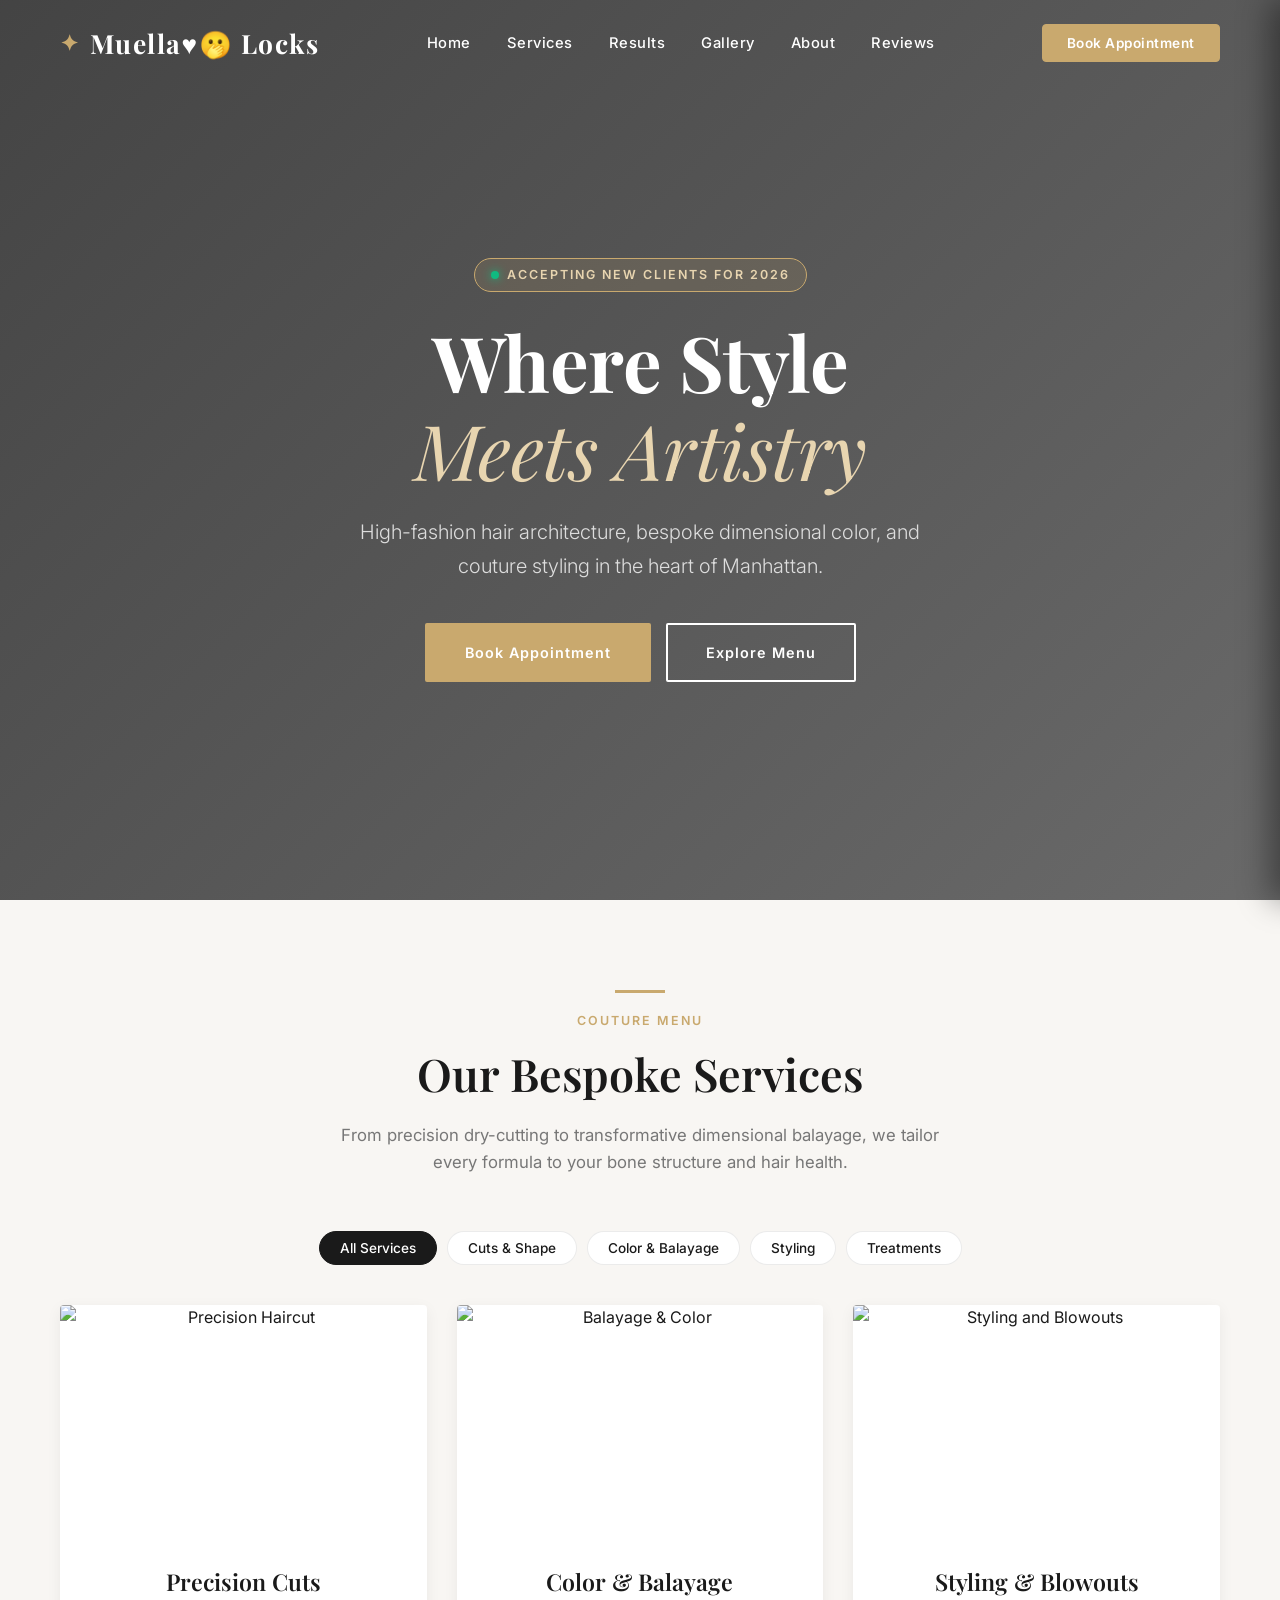
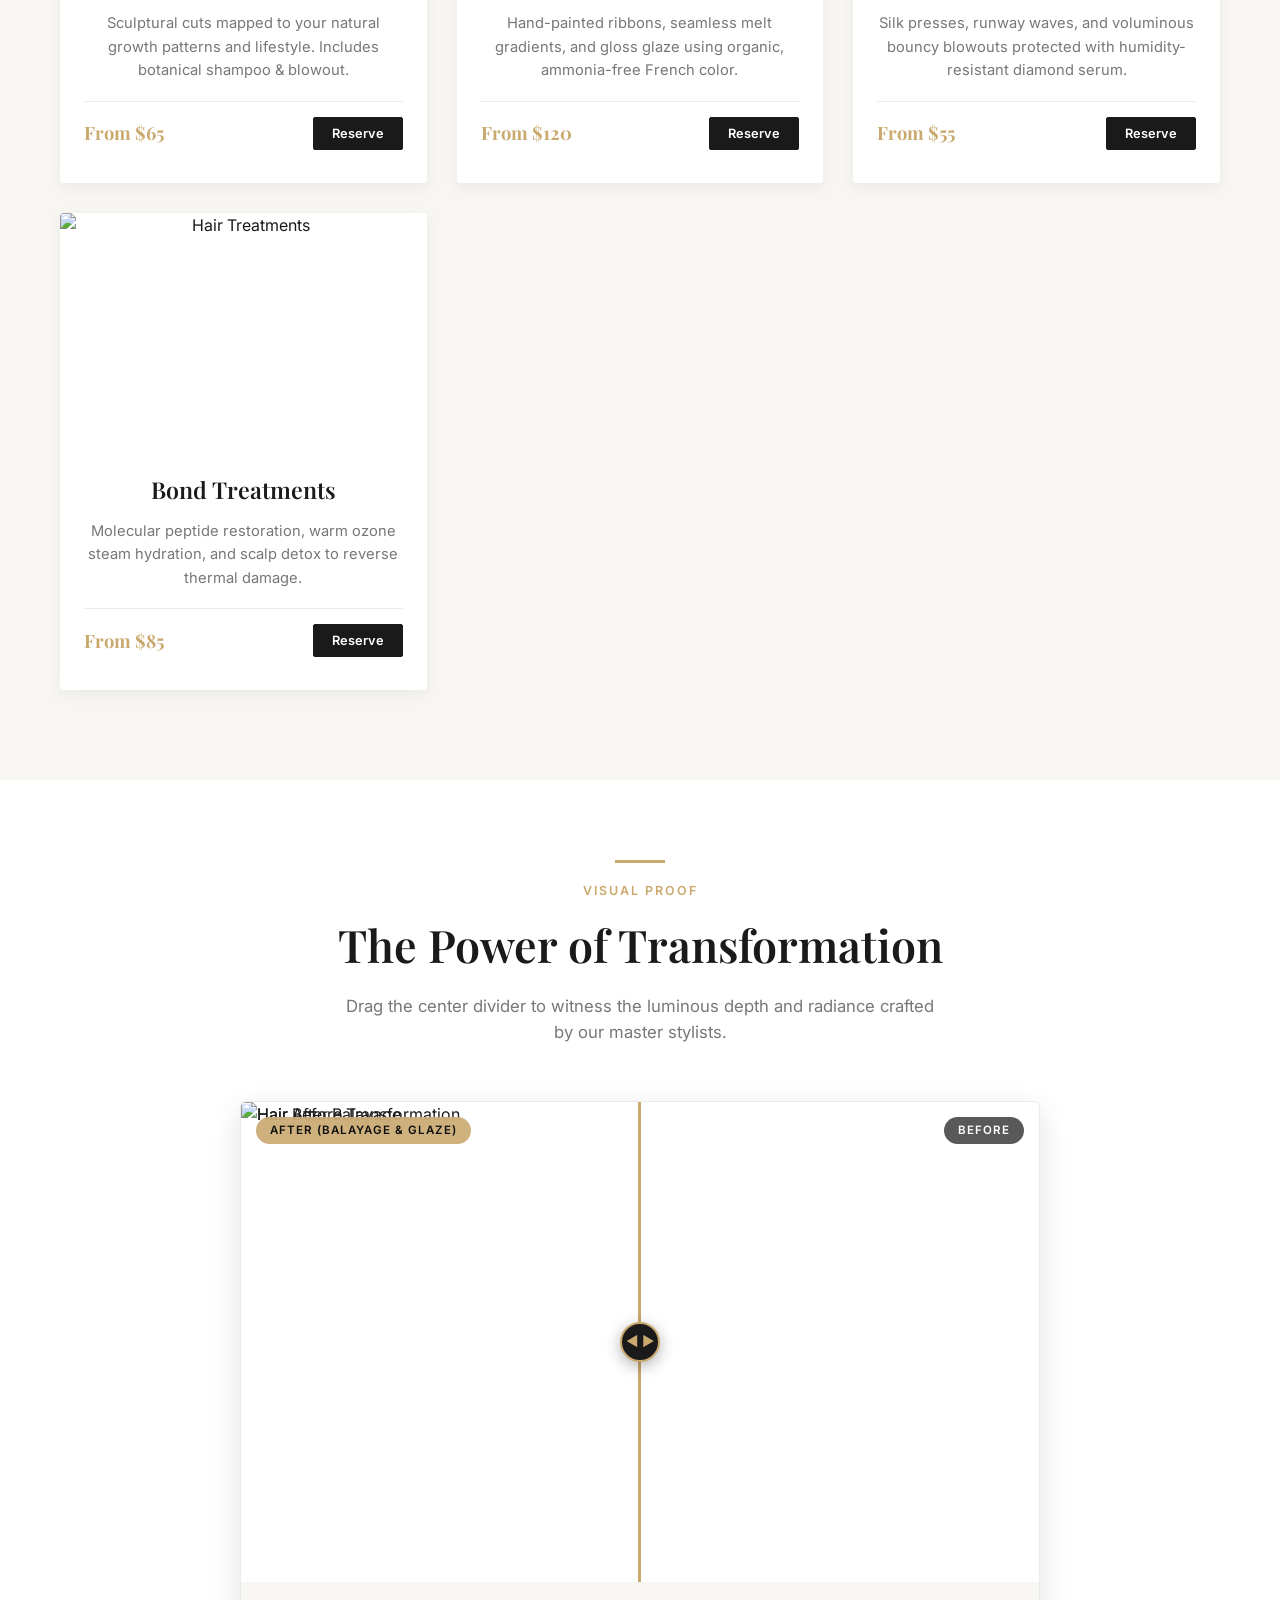
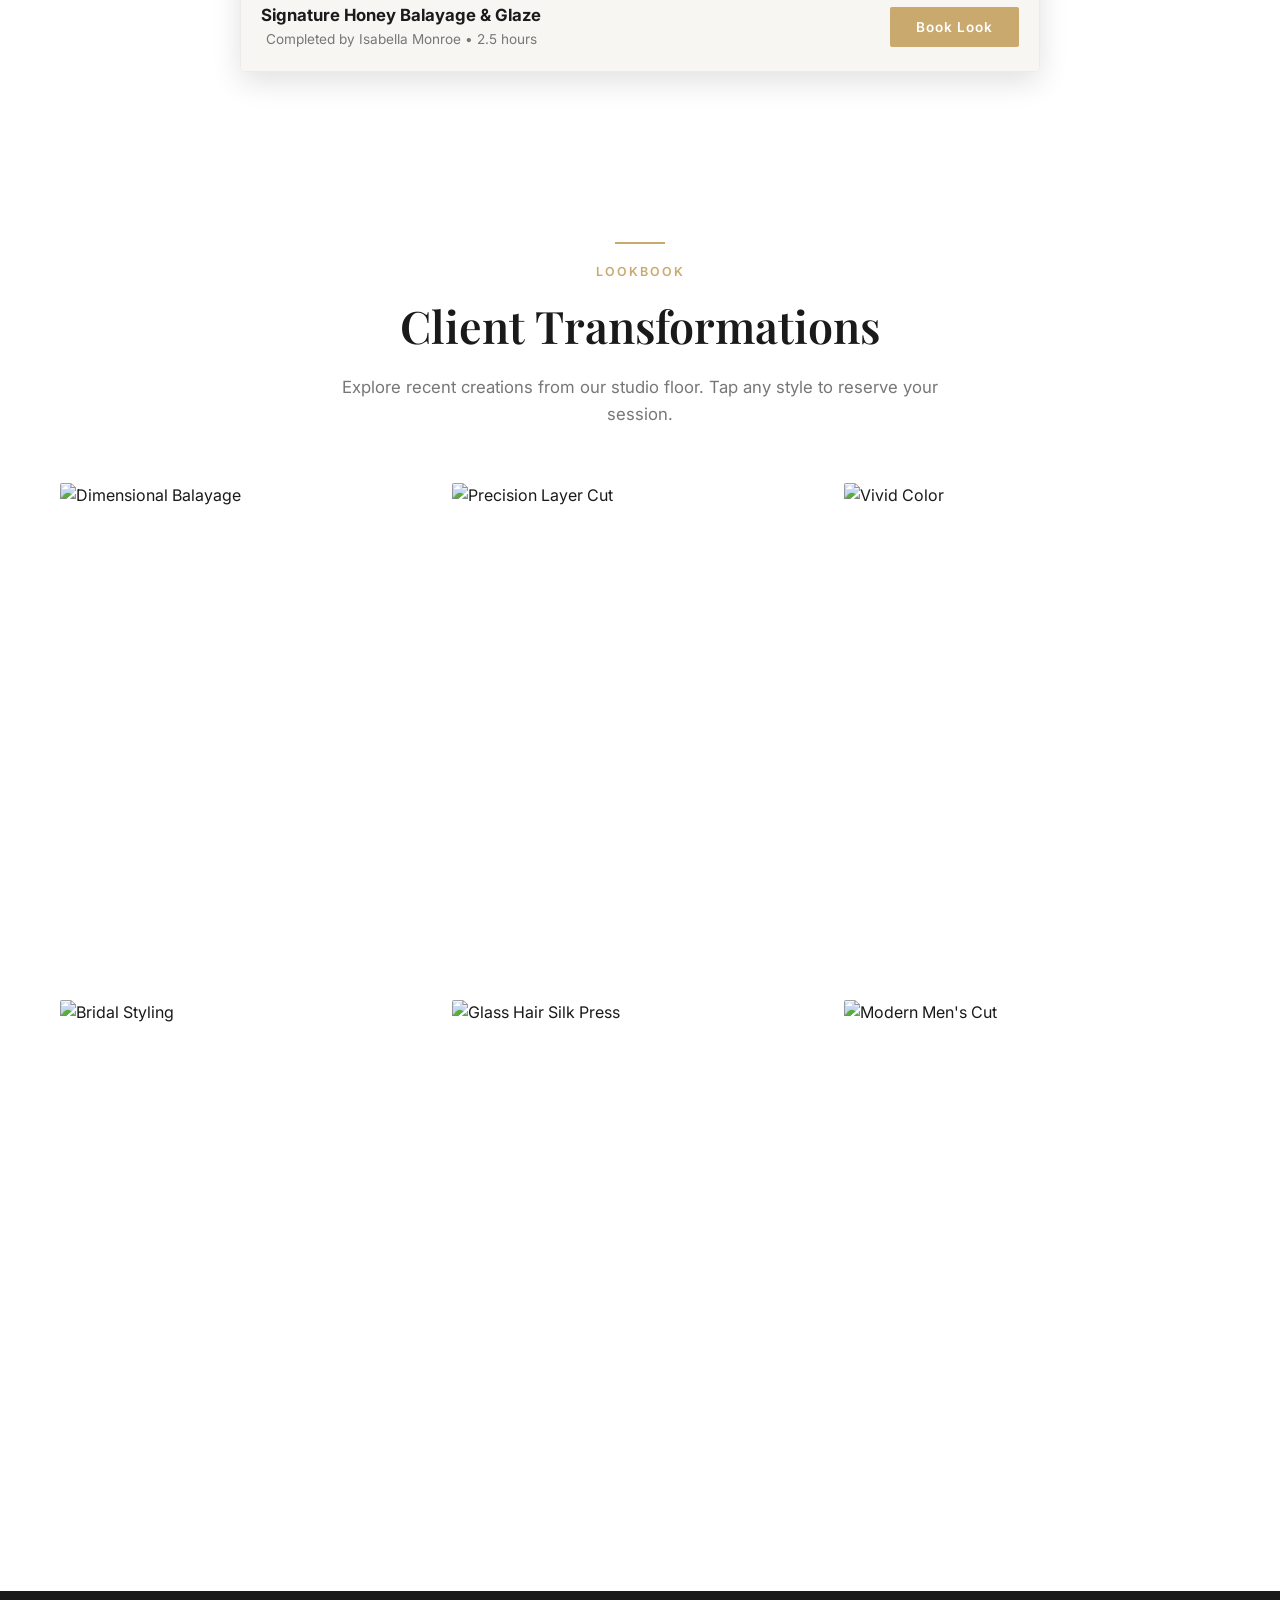
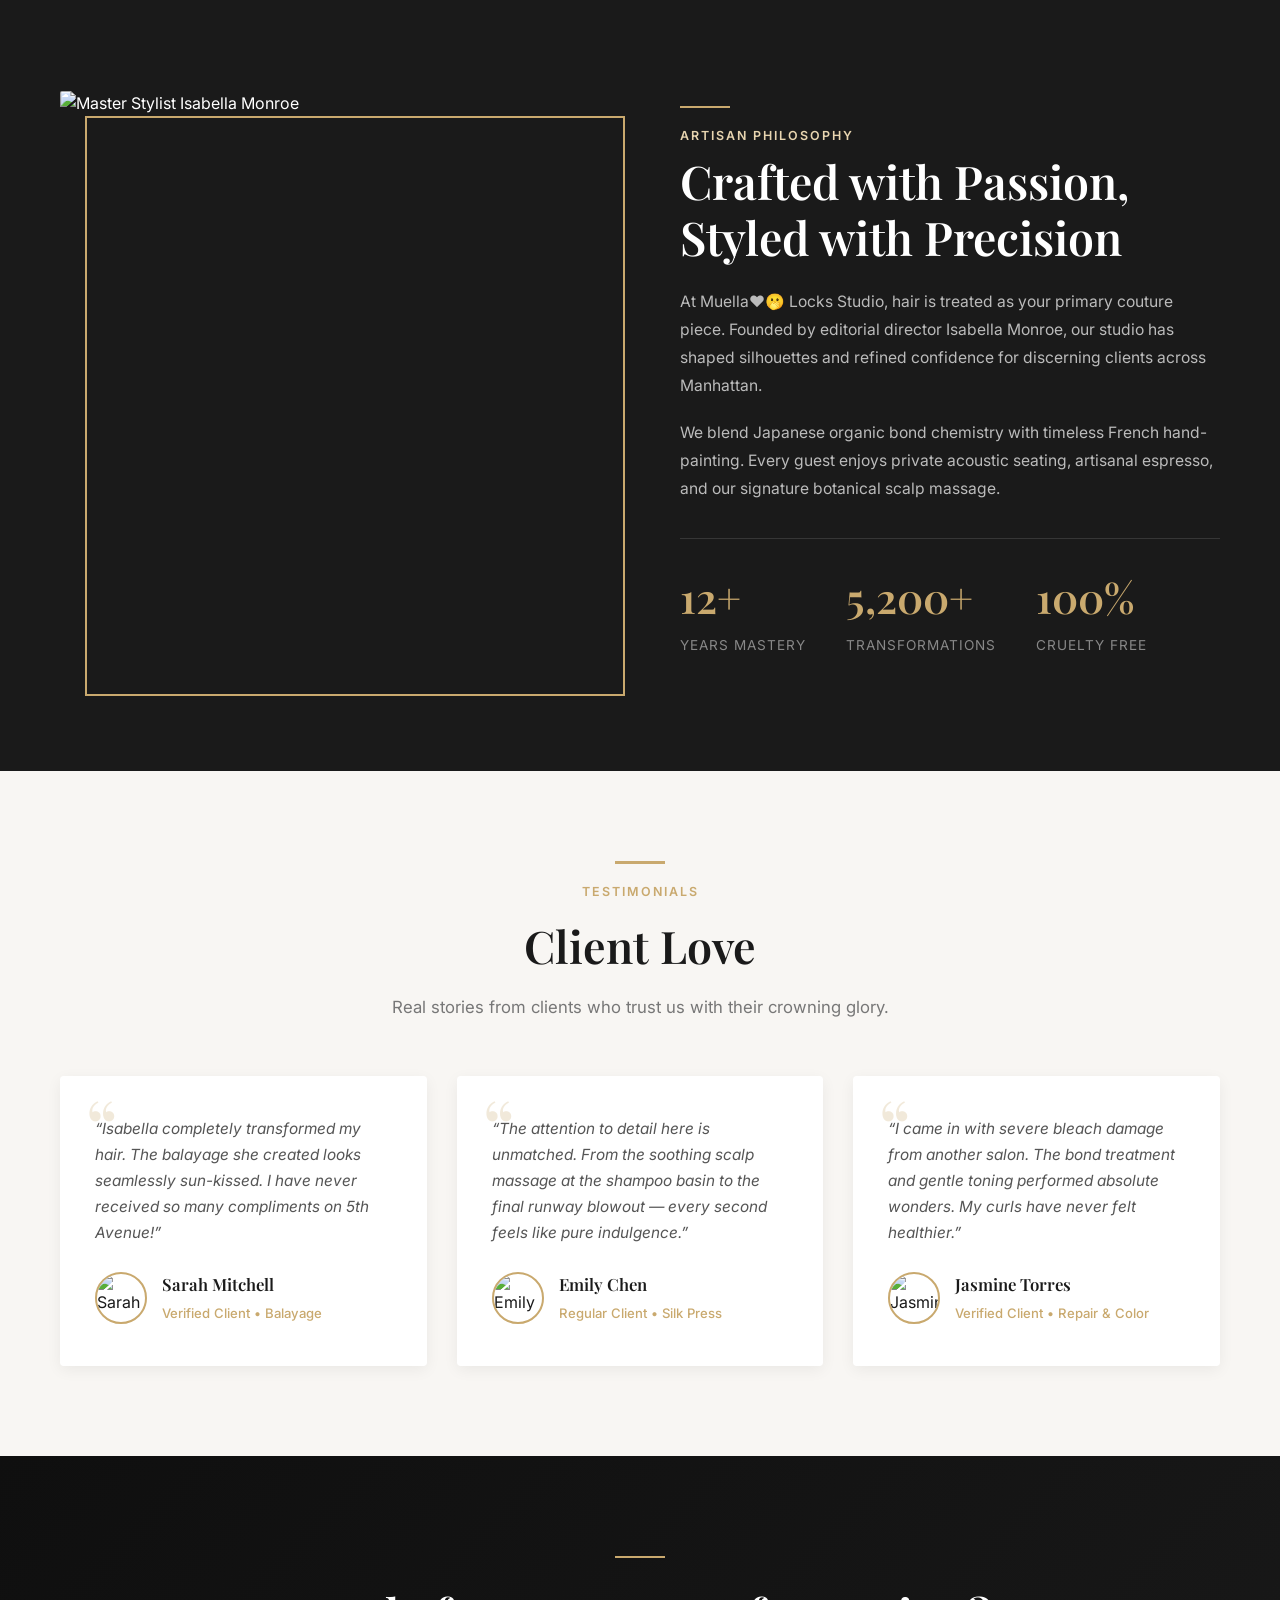
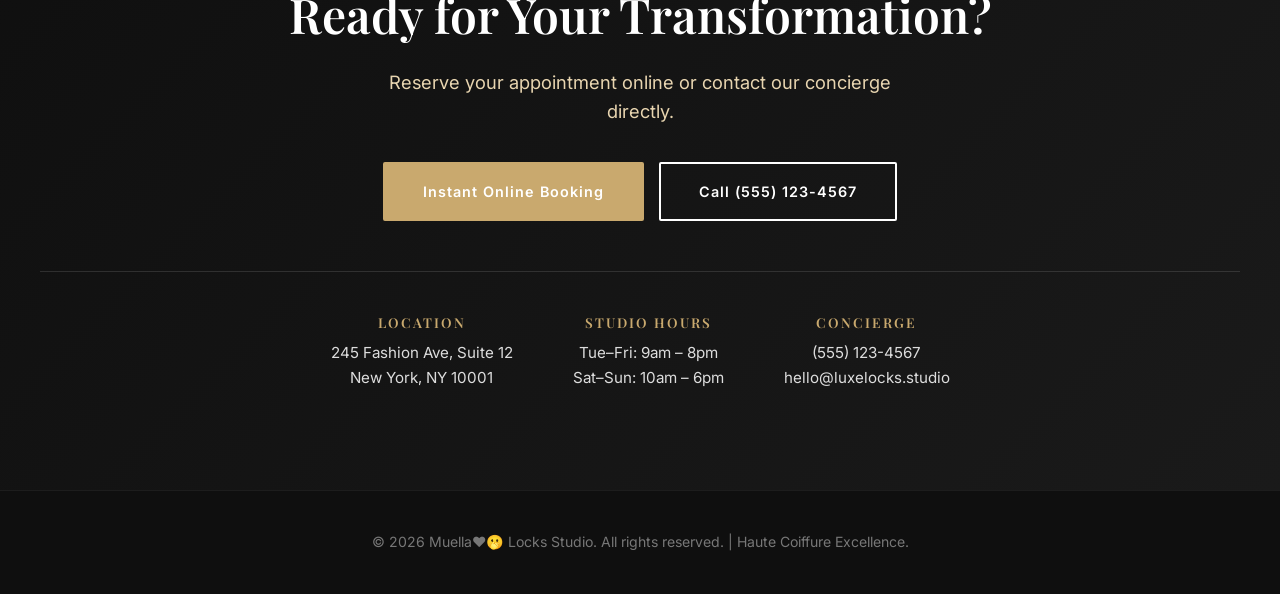
==== commit 83bc52f2: "Rename studio to Muella♥️🫢 Locks" ====
--- a/index.html
+++ b/index.html
@@ -3,8 +3,8 @@
 <head>
     <meta charset="UTF-8">
     <meta name="viewport" content="width=device-width, initial-scale=1.0">
-    <title>Luxe Locks Studio — Premium Hair Styling & Haute Color</title>
-    <meta name="description" content="Luxe Locks Studio — Haute coiffure, precision cuts, bespoke balayage, silk presses, and restorative hair treatments in New York City.">
+    <title>Muella♥️🫢 Locks Studio — Premium Hair Styling & Haute Color</title>
+    <meta name="description" content="Muella♥️🫢 Locks Studio — Haute coiffure, precision cuts, bespoke balayage, silk presses, and restorative hair treatments in New York City.">
     
     <!-- Typography -->
     <link rel="preconnect" href="https://fonts.googleapis.com">
@@ -1250,7 +1250,7 @@
     <!-- Navigation -->
     <nav id="navbar">
         <a href="#home" class="logo">
-            <span class="logo-icon">✦</span> Luxe Locks
+            <span class="logo-icon">✦</span> Muella♥️🫢 Locks
         </a>
 
         <ul class="nav-links">
@@ -1278,7 +1278,7 @@
     <div class="drawer-overlay" id="drawer-overlay"></div>
     <aside class="mobile-drawer" id="mobile-drawer">
         <div class="drawer-header">
-            <div class="logo"><span class="logo-icon">✦</span> Luxe Locks</div>
+            <div class="logo"><span class="logo-icon">✦</span> Muella♥️🫢 Locks</div>
             <button type="button" class="modal-close-btn" id="drawer-close-btn">✕</button>
         </div>
         <ul class="drawer-nav-list">
@@ -1507,7 +1507,7 @@
                     <div class="gold-line" style="margin: 0 0 18px;"></div>
                     <span class="section-tag" style="color: var(--gold-light);">Artisan Philosophy</span>
                     <h2>Crafted with Passion,<br>Styled with Precision</h2>
-                    <p>At Luxe Locks Studio, hair is treated as your primary couture piece. Founded by editorial director Isabella Monroe, our studio has shaped silhouettes and refined confidence for discerning clients across Manhattan.</p>
+                    <p>At Muella♥️🫢 Locks Studio, hair is treated as your primary couture piece. Founded by editorial director Isabella Monroe, our studio has shaped silhouettes and refined confidence for discerning clients across Manhattan.</p>
                     <p>We blend Japanese organic bond chemistry with timeless French hand-painting. Every guest enjoys private acoustic seating, artisanal espresso, and our signature botanical scalp massage.</p>
                     <div class="stats">
                         <div class="stat">
@@ -1601,13 +1601,13 @@
 
     <!-- Footer -->
     <footer>
-        <p>&copy; 2026 Luxe Locks Studio. All rights reserved. | Haute Coiffure Excellence.</p>
+        <p>&copy; 2026 Muella♥️🫢 Locks Studio. All rights reserved. | Haute Coiffure Excellence.</p>
     </footer>
 
     <!-- Sticky Mobile Booking Bar -->
     <div class="sticky-mobile-bar">
         <div class="mobile-bar-info">
-            <strong>Luxe Locks Studio</strong>
+            <strong>Muella♥️🫢 Locks Studio</strong>
             <span>✦ NYC Fashion District</span>
         </div>
         <button type="button" class="mobile-bar-btn open-modal-btn">
@@ -1687,7 +1687,7 @@
                     <div class="success-icon">✦</div>
                     <h3 style="font-size: 1.6rem; color: var(--dark);">Reservation Reserved</h3>
                     <p style="color: var(--gray); font-size: 0.95rem; margin-top: 5px;">Your appointment has been registered with our atelier concierge team.</p>
-                    <div class="ref-badge" id="confirmed-ref">#LUXE-2026-8942</div>
+                    <div class="ref-badge" id="confirmed-ref">#MUELLA-2026-8942</div>
                     <p style="font-size: 0.88rem; color: var(--dark);" id="summary-meta-text">Balayage & Color with Isabella Monroe</p>
 
                     <div class="cal-actions">
@@ -1893,14 +1893,14 @@
                 return;
             }
 
-            const randomRef = 'LUXE-' + Math.floor(1000 + Math.random() * 9000);
+            const randomRef = 'MUELLA-' + Math.floor(1000 + Math.random() * 9000);
             document.getElementById('confirmed-ref').textContent = '#' + randomRef;
             document.getElementById('summary-meta-text').textContent = `${service} with ${stylist} on ${date} at ${selectedTime}`;
 
             // Build Google Calendar Link
             const [y, m, d] = date.split('-');
             const gcalDate = `${y}${m}${d}T100000Z/${y}${m}${d}T120000Z`;
-            const gcalUrl = `https://calendar.google.com/calendar/render?action=TEMPLATE&text=${encodeURIComponent('Luxe Locks Hair Appointment: ' + service)}&dates=${gcalDate}&details=${encodeURIComponent('Appointment with ' + stylist + ' at Luxe Locks Studio NYC. Ref: #' + randomRef)}&location=${encodeURIComponent('245 Fashion Ave, Suite 12, New York, NY 10001')}`;
+            const gcalUrl = `https://calendar.google.com/calendar/render?action=TEMPLATE&text=${encodeURIComponent('Muella♥️🫢 Locks Hair Appointment: ' + service)}&dates=${gcalDate}&details=${encodeURIComponent('Appointment with ' + stylist + ' at Muella♥️🫢 Locks Studio NYC. Ref: #' + randomRef)}&location=${encodeURIComponent('245 Fashion Ave, Suite 12, New York, NY 10001')}`;
             document.getElementById('gcal-btn').href = gcalUrl;
 
             // Build .ICS download
@@ -1910,7 +1910,7 @@
                     'VERSION:2.0',
                     'BEGIN:VEVENT',
                     `UID:${randomRef}@luxelocks.studio`,
-                    `SUMMARY:Luxe Locks Hair Session: ${service}`,
+                    `SUMMARY:Muella♥️🫢 Locks Hair Session: ${service}`,
                     `DESCRIPTION:Appointment with ${stylist}. Ref #${randomRef}`,
                     'LOCATION:245 Fashion Ave, Suite 12, New York, NY 10001',
                     `DTSTART:${y}${m}${d}T100000Z`,
@@ -1922,7 +1922,7 @@
                 const blob = new Blob([icsData], { type: 'text/calendar;charset=utf-8' });
                 const link = document.createElement('a');
                 link.href = URL.createObjectURL(blob);
-                link.download = `Luxe_Locks_${randomRef}.ics`;
+                link.download = `Muella_Locks_${randomRef}.ics`;
                 document.body.appendChild(link);
                 link.click();
                 document.body.removeChild(link);
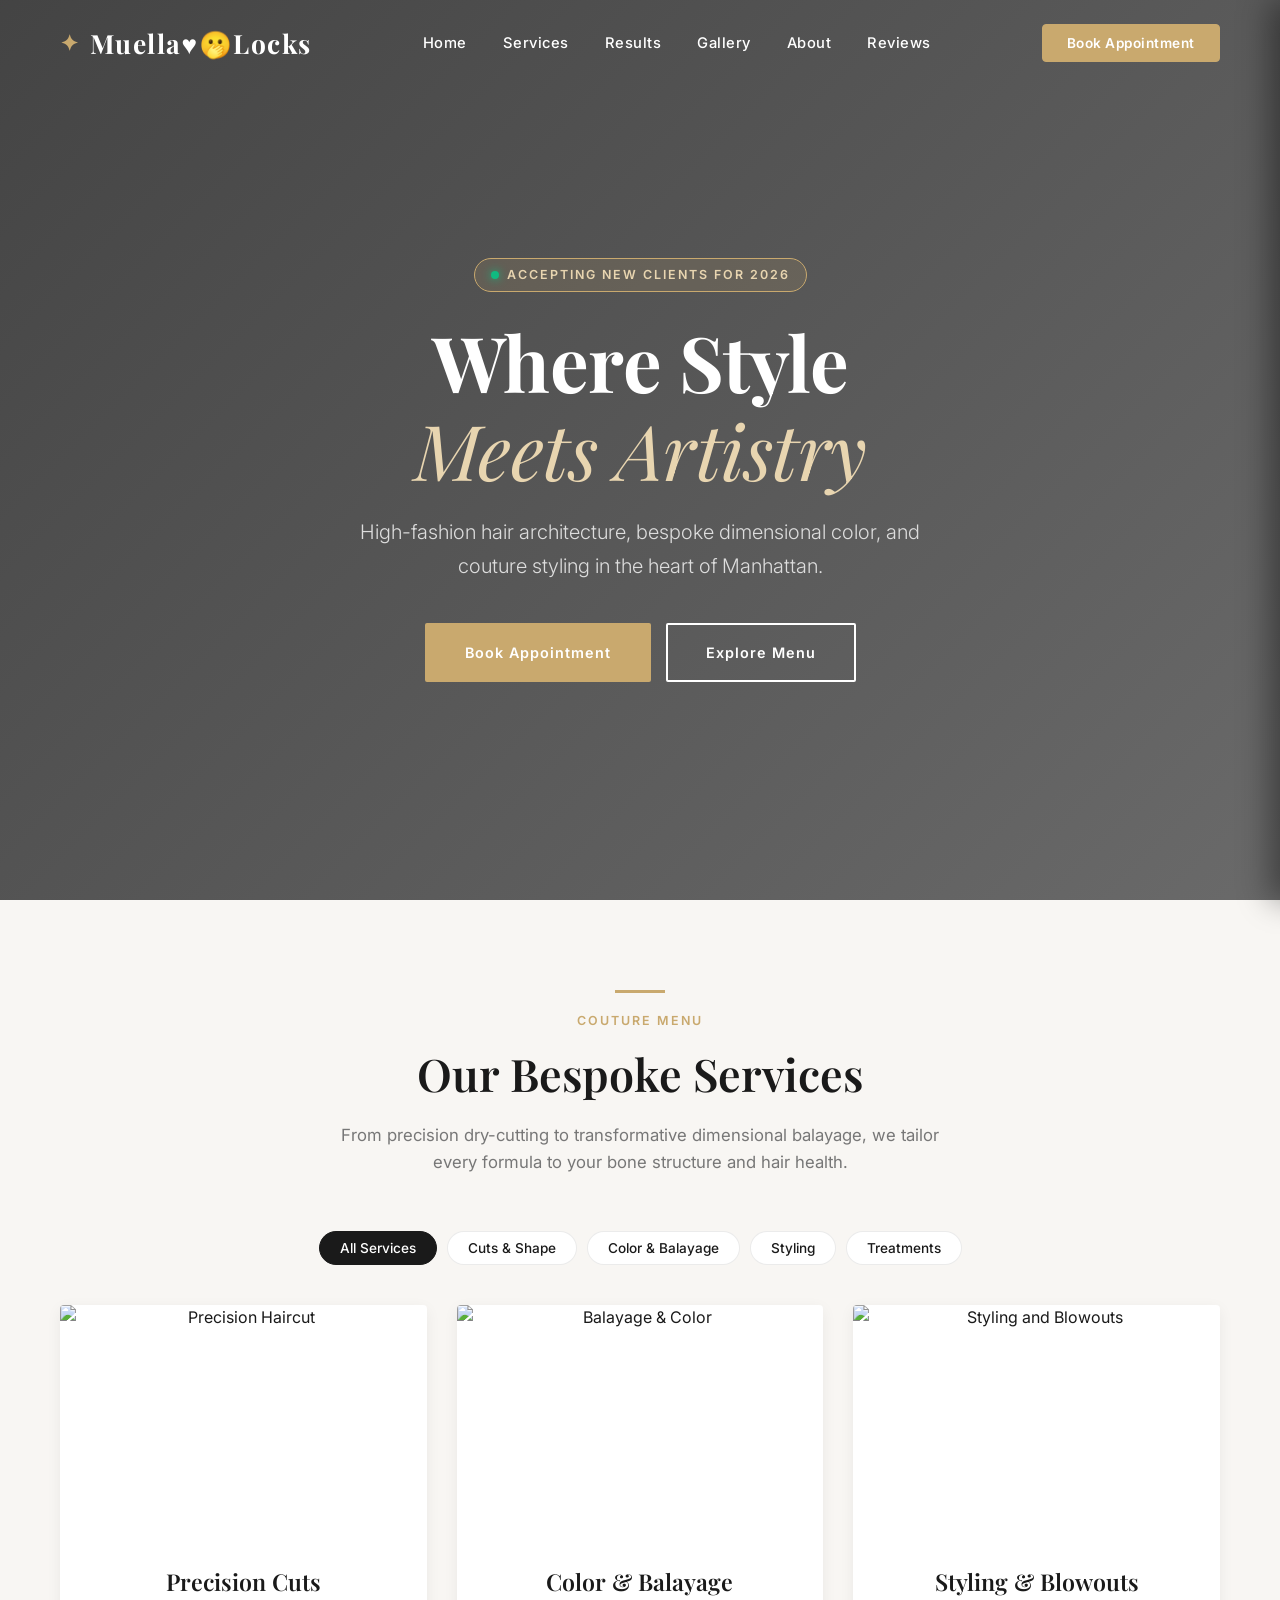
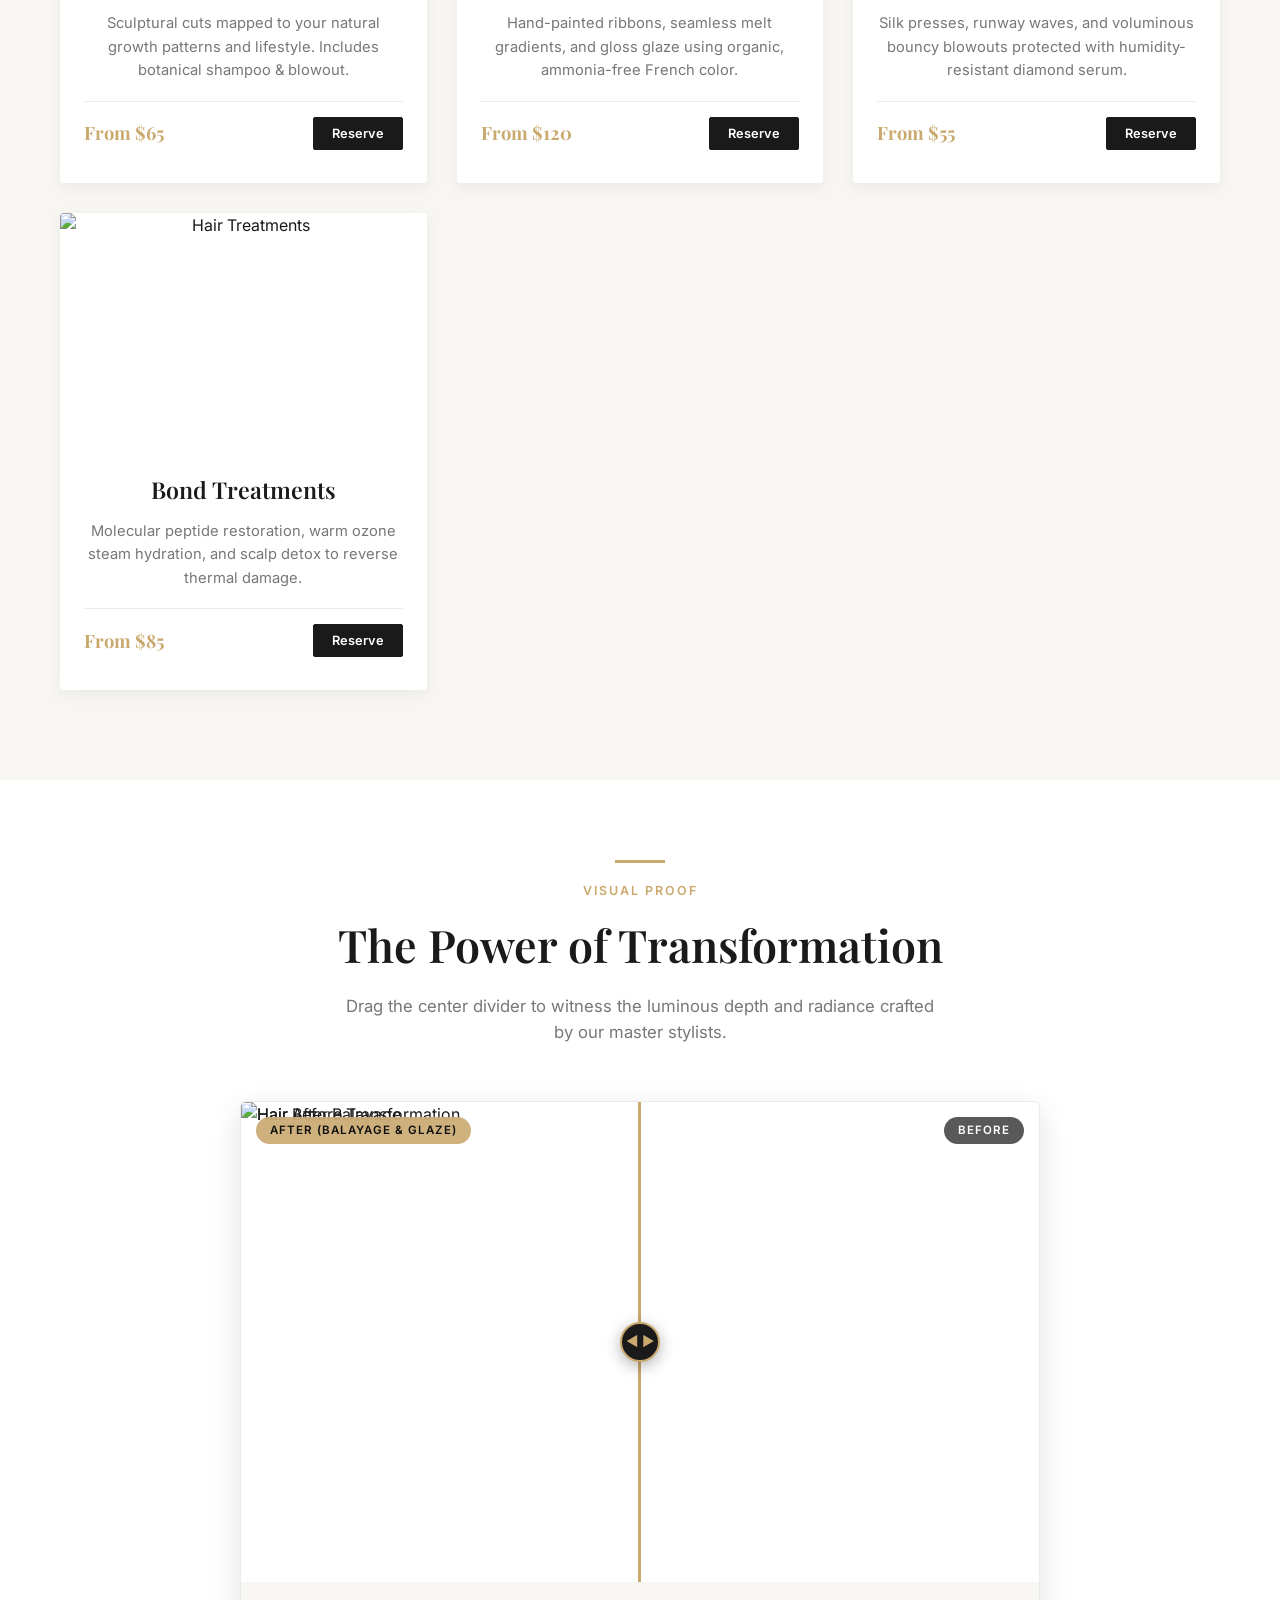
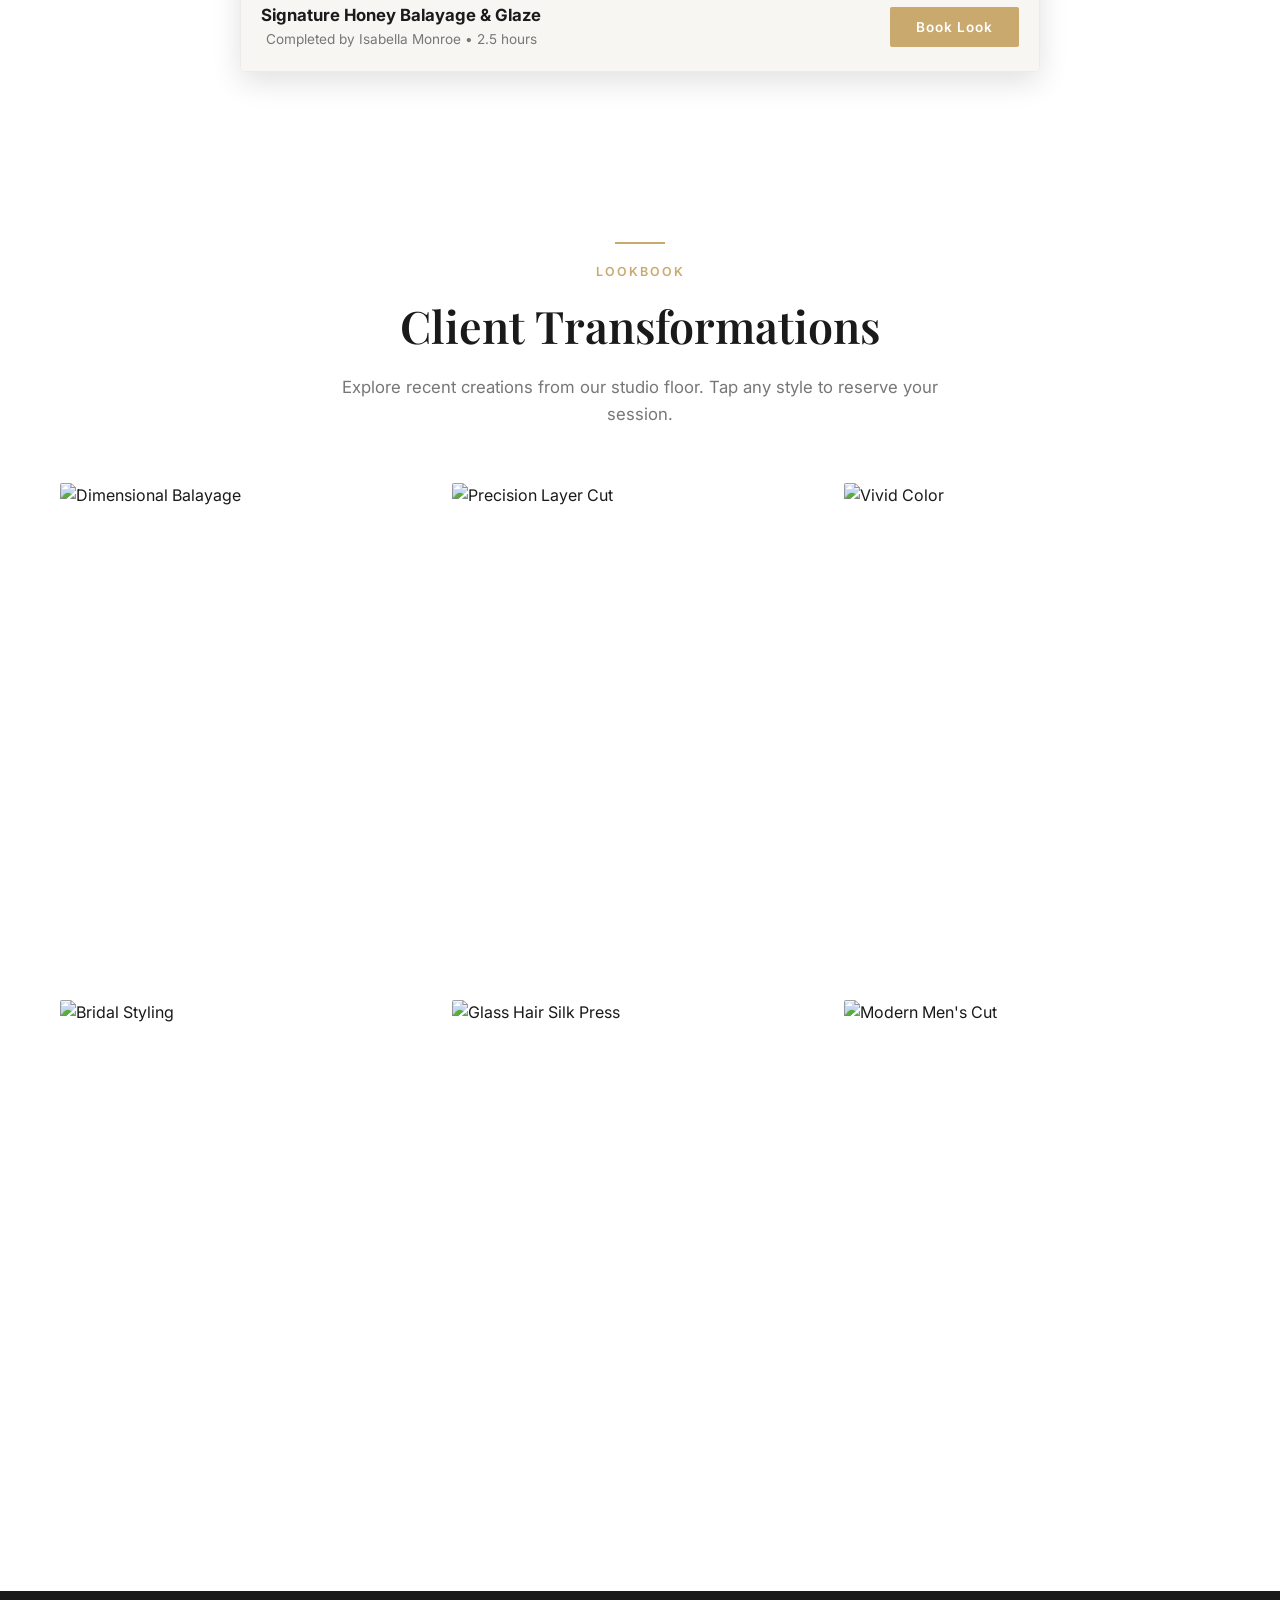
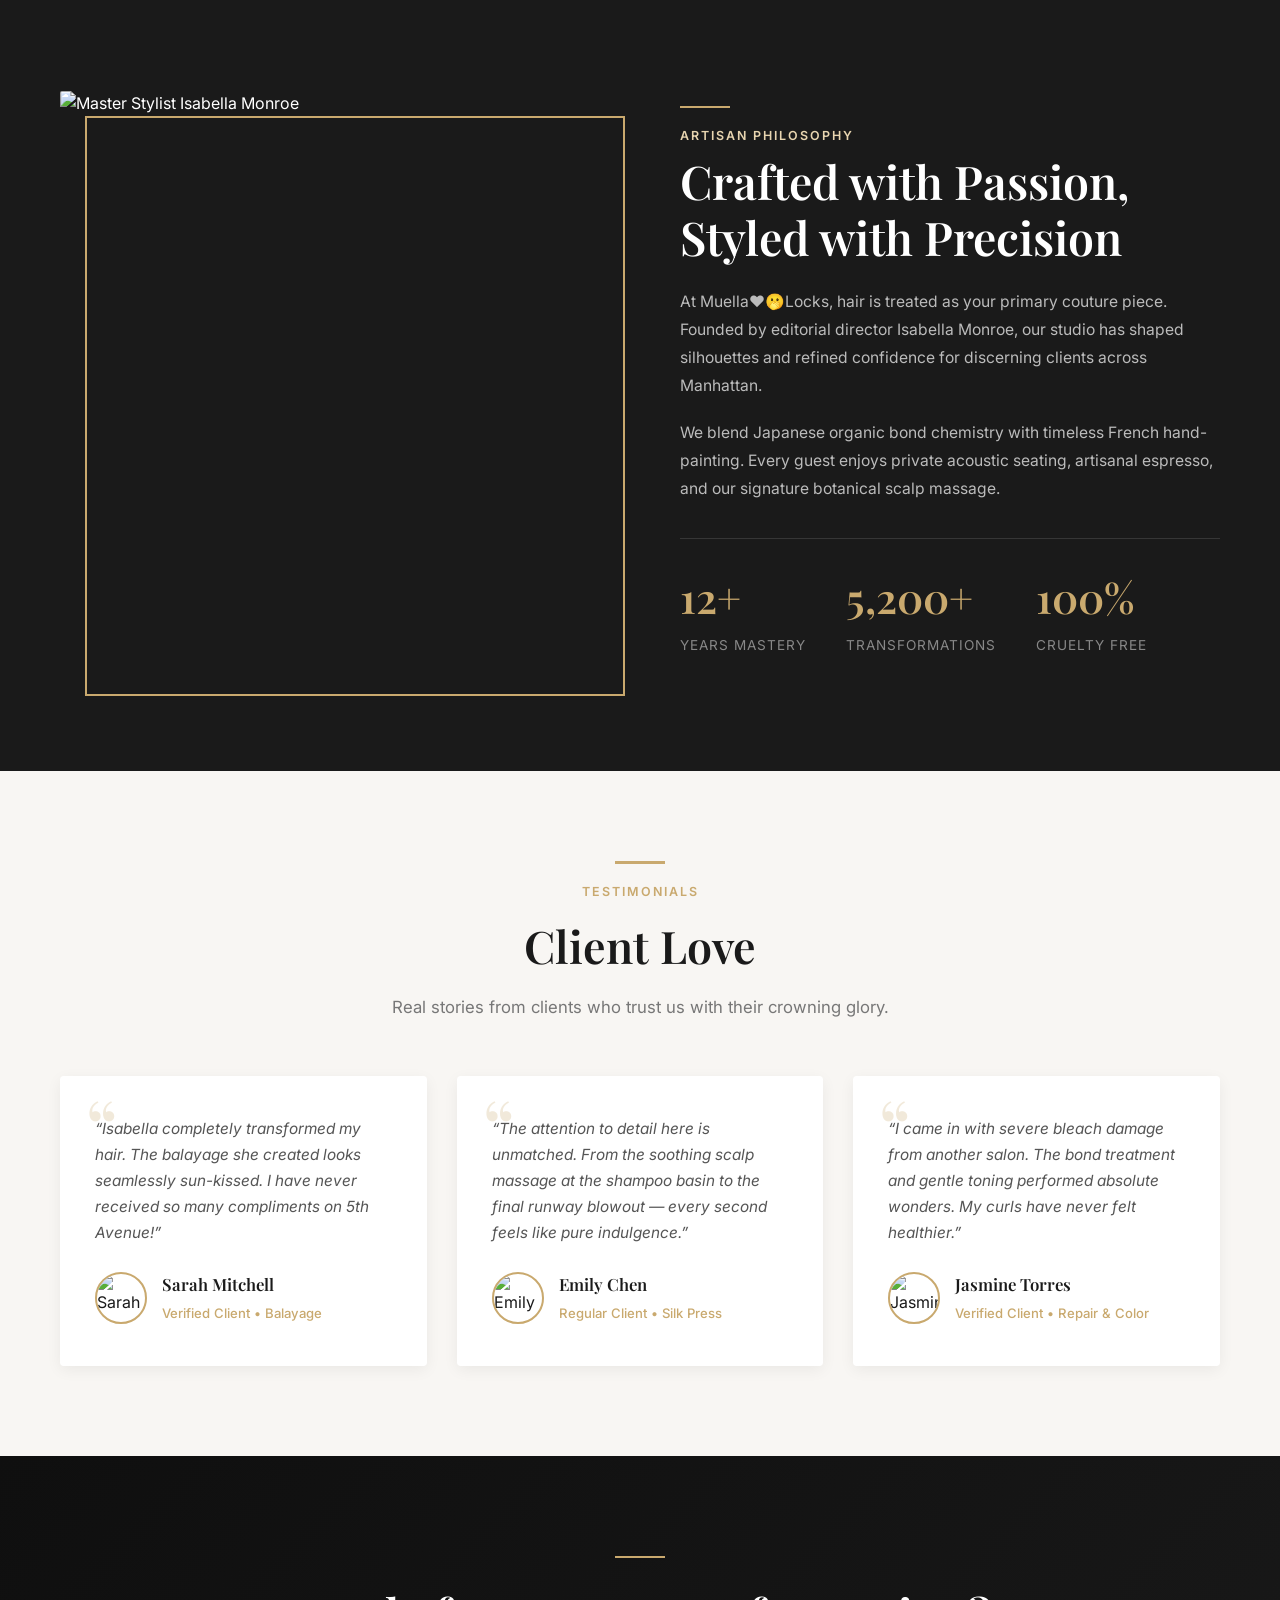
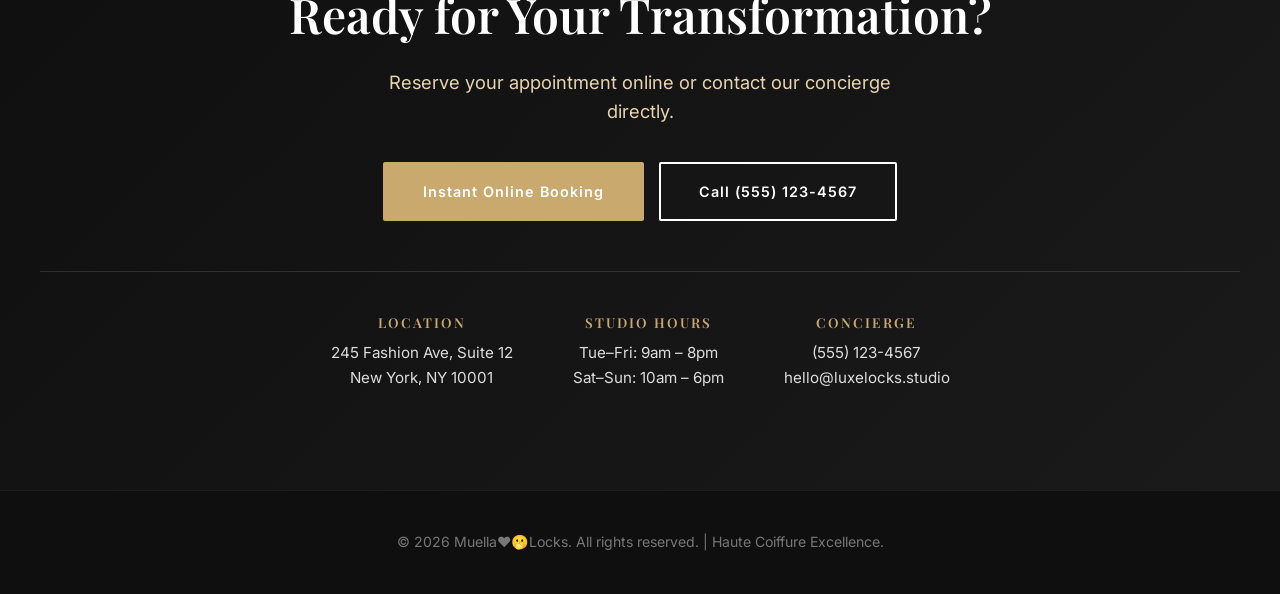
==== commit 21f78976: "Update brand name to Muella♥️🫢Locks" ====
--- a/index.html
+++ b/index.html
@@ -3,8 +3,8 @@
 <head>
     <meta charset="UTF-8">
     <meta name="viewport" content="width=device-width, initial-scale=1.0">
-    <title>Muella♥️🫢 Locks Studio — Premium Hair Styling & Haute Color</title>
-    <meta name="description" content="Muella♥️🫢 Locks Studio — Haute coiffure, precision cuts, bespoke balayage, silk presses, and restorative hair treatments in New York City.">
+    <title>Muella♥️🫢Locks — Premium Hair Styling & Haute Color</title>
+    <meta name="description" content="Muella♥️🫢Locks — Haute coiffure, precision cuts, bespoke balayage, silk presses, and restorative hair treatments in New York City.">
     
     <!-- Typography -->
     <link rel="preconnect" href="https://fonts.googleapis.com">
@@ -1250,7 +1250,7 @@
     <!-- Navigation -->
     <nav id="navbar">
         <a href="#home" class="logo">
-            <span class="logo-icon">✦</span> Muella♥️🫢 Locks
+            <span class="logo-icon">✦</span> Muella♥️🫢Locks
         </a>
 
         <ul class="nav-links">
@@ -1278,7 +1278,7 @@
     <div class="drawer-overlay" id="drawer-overlay"></div>
     <aside class="mobile-drawer" id="mobile-drawer">
         <div class="drawer-header">
-            <div class="logo"><span class="logo-icon">✦</span> Muella♥️🫢 Locks</div>
+            <div class="logo"><span class="logo-icon">✦</span> Muella♥️🫢Locks</div>
             <button type="button" class="modal-close-btn" id="drawer-close-btn">✕</button>
         </div>
         <ul class="drawer-nav-list">
@@ -1507,7 +1507,7 @@
                     <div class="gold-line" style="margin: 0 0 18px;"></div>
                     <span class="section-tag" style="color: var(--gold-light);">Artisan Philosophy</span>
                     <h2>Crafted with Passion,<br>Styled with Precision</h2>
-                    <p>At Muella♥️🫢 Locks Studio, hair is treated as your primary couture piece. Founded by editorial director Isabella Monroe, our studio has shaped silhouettes and refined confidence for discerning clients across Manhattan.</p>
+                    <p>At Muella♥️🫢Locks, hair is treated as your primary couture piece. Founded by editorial director Isabella Monroe, our studio has shaped silhouettes and refined confidence for discerning clients across Manhattan.</p>
                     <p>We blend Japanese organic bond chemistry with timeless French hand-painting. Every guest enjoys private acoustic seating, artisanal espresso, and our signature botanical scalp massage.</p>
                     <div class="stats">
                         <div class="stat">
@@ -1601,13 +1601,13 @@
 
     <!-- Footer -->
     <footer>
-        <p>&copy; 2026 Muella♥️🫢 Locks Studio. All rights reserved. | Haute Coiffure Excellence.</p>
+        <p>&copy; 2026 Muella♥️🫢Locks. All rights reserved. | Haute Coiffure Excellence.</p>
     </footer>
 
     <!-- Sticky Mobile Booking Bar -->
     <div class="sticky-mobile-bar">
         <div class="mobile-bar-info">
-            <strong>Muella♥️🫢 Locks Studio</strong>
+            <strong>Muella♥️🫢Locks</strong>
             <span>✦ NYC Fashion District</span>
         </div>
         <button type="button" class="mobile-bar-btn open-modal-btn">
@@ -1900,7 +1900,7 @@
             // Build Google Calendar Link
             const [y, m, d] = date.split('-');
             const gcalDate = `${y}${m}${d}T100000Z/${y}${m}${d}T120000Z`;
-            const gcalUrl = `https://calendar.google.com/calendar/render?action=TEMPLATE&text=${encodeURIComponent('Muella♥️🫢 Locks Hair Appointment: ' + service)}&dates=${gcalDate}&details=${encodeURIComponent('Appointment with ' + stylist + ' at Muella♥️🫢 Locks Studio NYC. Ref: #' + randomRef)}&location=${encodeURIComponent('245 Fashion Ave, Suite 12, New York, NY 10001')}`;
+            const gcalUrl = `https://calendar.google.com/calendar/render?action=TEMPLATE&text=${encodeURIComponent('Muella♥️🫢Locks Hair Appointment: ' + service)}&dates=${gcalDate}&details=${encodeURIComponent('Appointment with ' + stylist + ' at Muella♥️🫢Locks NYC. Ref: #' + randomRef)}&location=${encodeURIComponent('245 Fashion Ave, Suite 12, New York, NY 10001')}`;
             document.getElementById('gcal-btn').href = gcalUrl;
 
             // Build .ICS download
@@ -1910,7 +1910,7 @@
                     'VERSION:2.0',
                     'BEGIN:VEVENT',
                     `UID:${randomRef}@luxelocks.studio`,
-                    `SUMMARY:Muella♥️🫢 Locks Hair Session: ${service}`,
+                    `SUMMARY:Muella♥️🫢Locks Hair Session: ${service}`,
                     `DESCRIPTION:Appointment with ${stylist}. Ref #${randomRef}`,
                     'LOCATION:245 Fashion Ave, Suite 12, New York, NY 10001',
                     `DTSTART:${y}${m}${d}T100000Z`,
@@ -1922,7 +1922,7 @@
                 const blob = new Blob([icsData], { type: 'text/calendar;charset=utf-8' });
                 const link = document.createElement('a');
                 link.href = URL.createObjectURL(blob);
-                link.download = `Muella_Locks_${randomRef}.ics`;
+                link.download = `MuellaLocks_${randomRef}.ics`;
                 document.body.appendChild(link);
                 link.click();
                 document.body.removeChild(link);
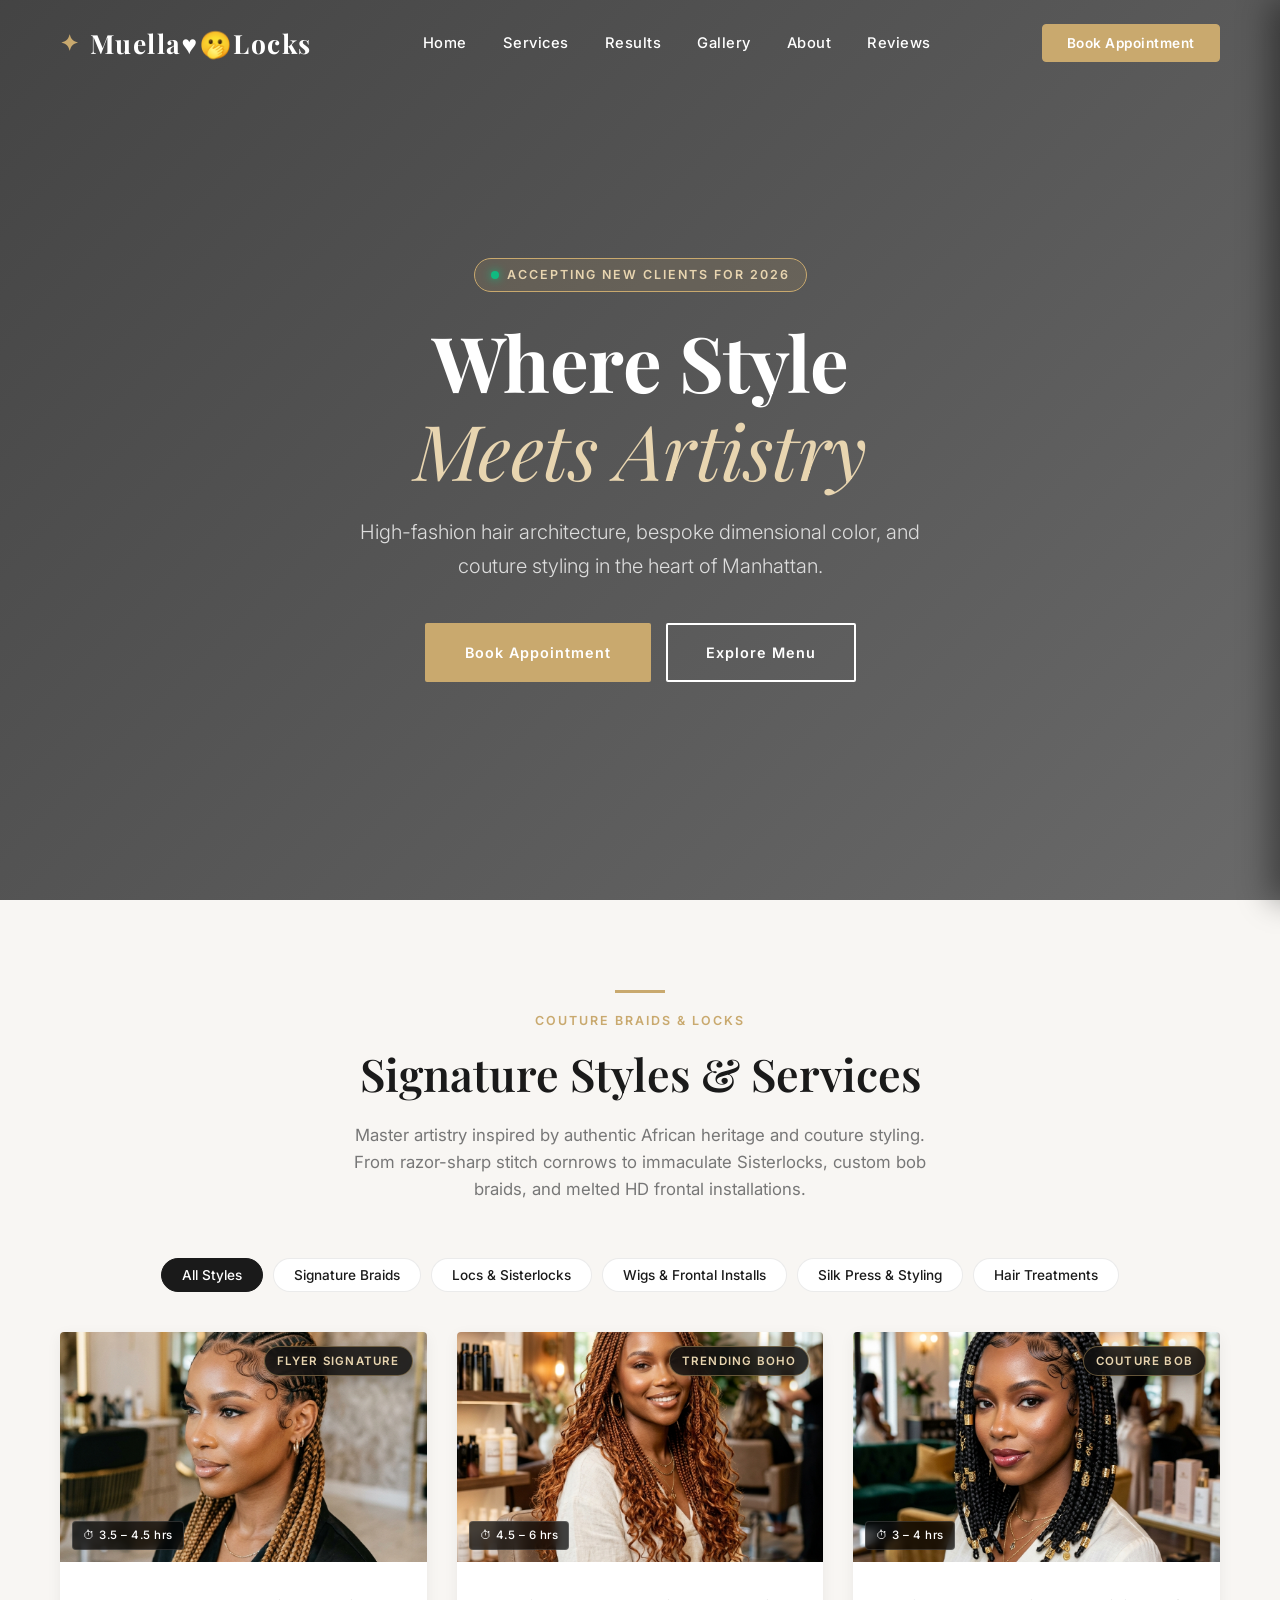
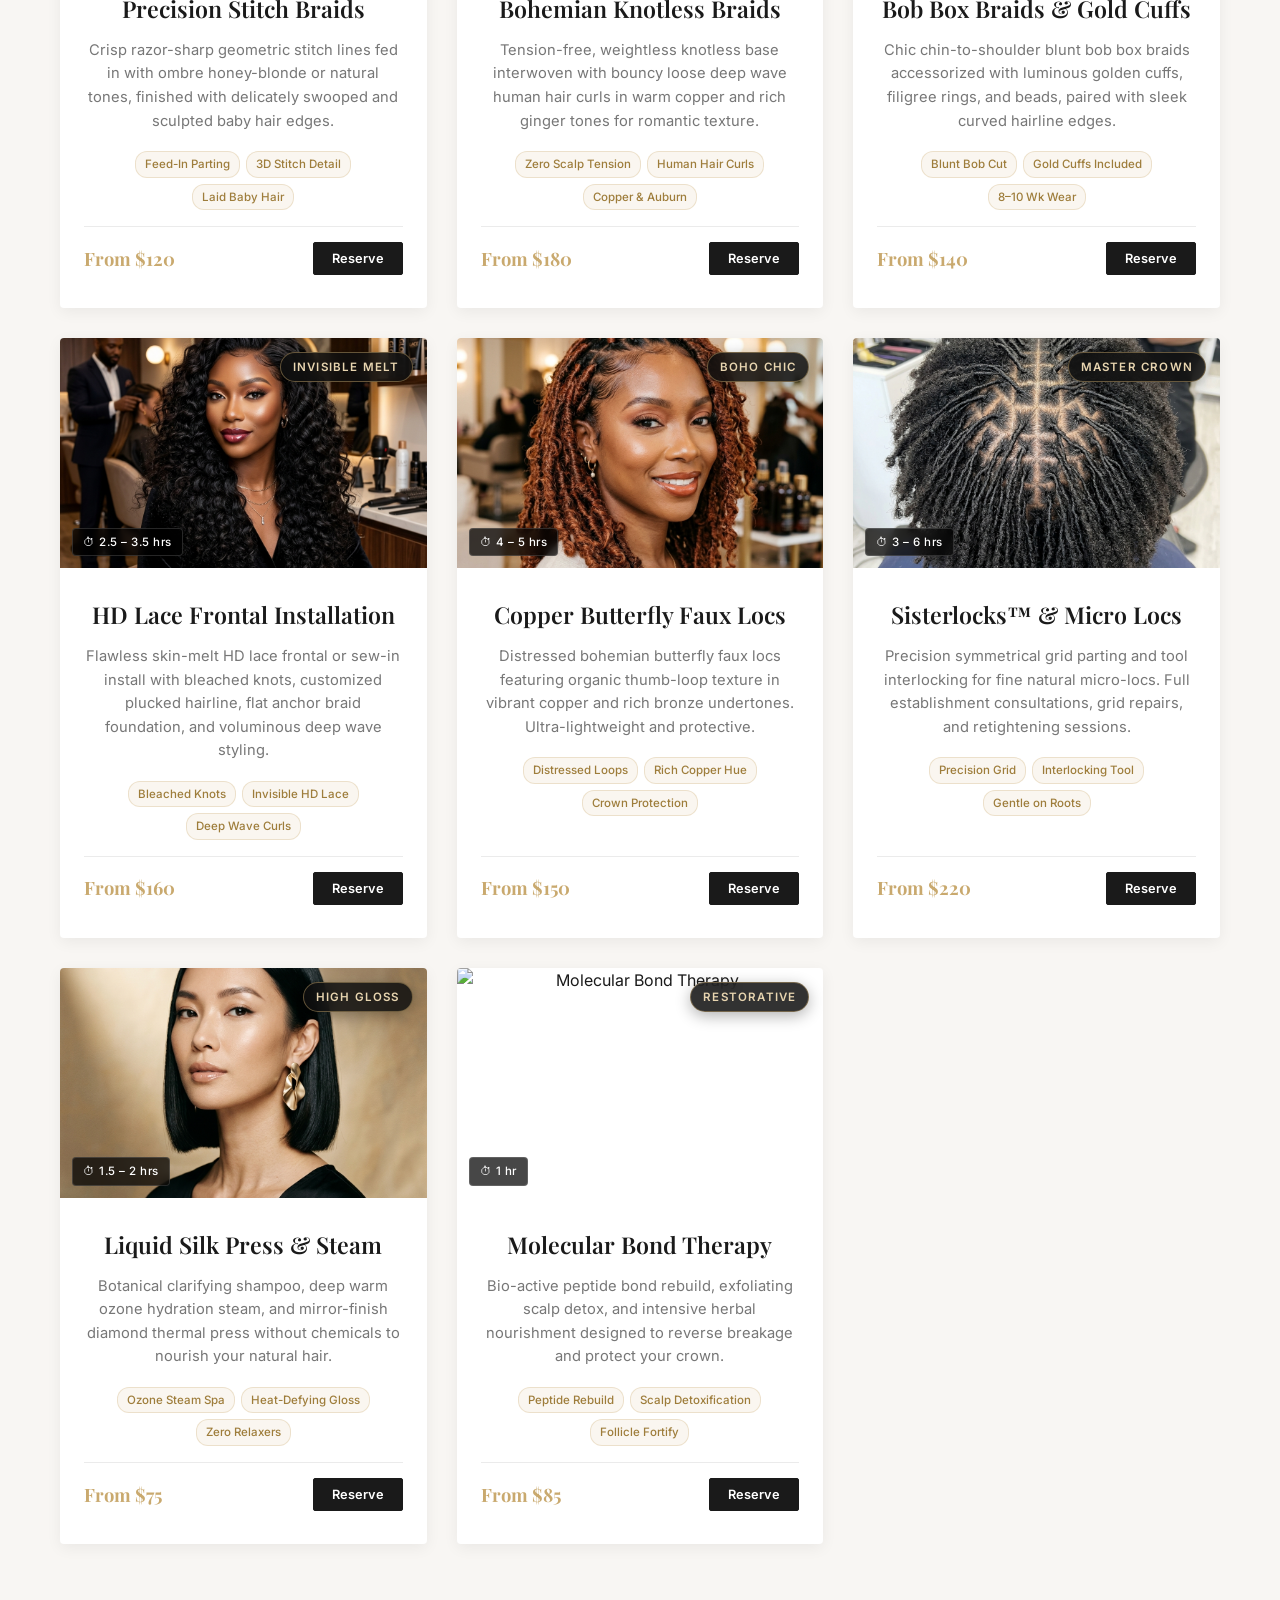
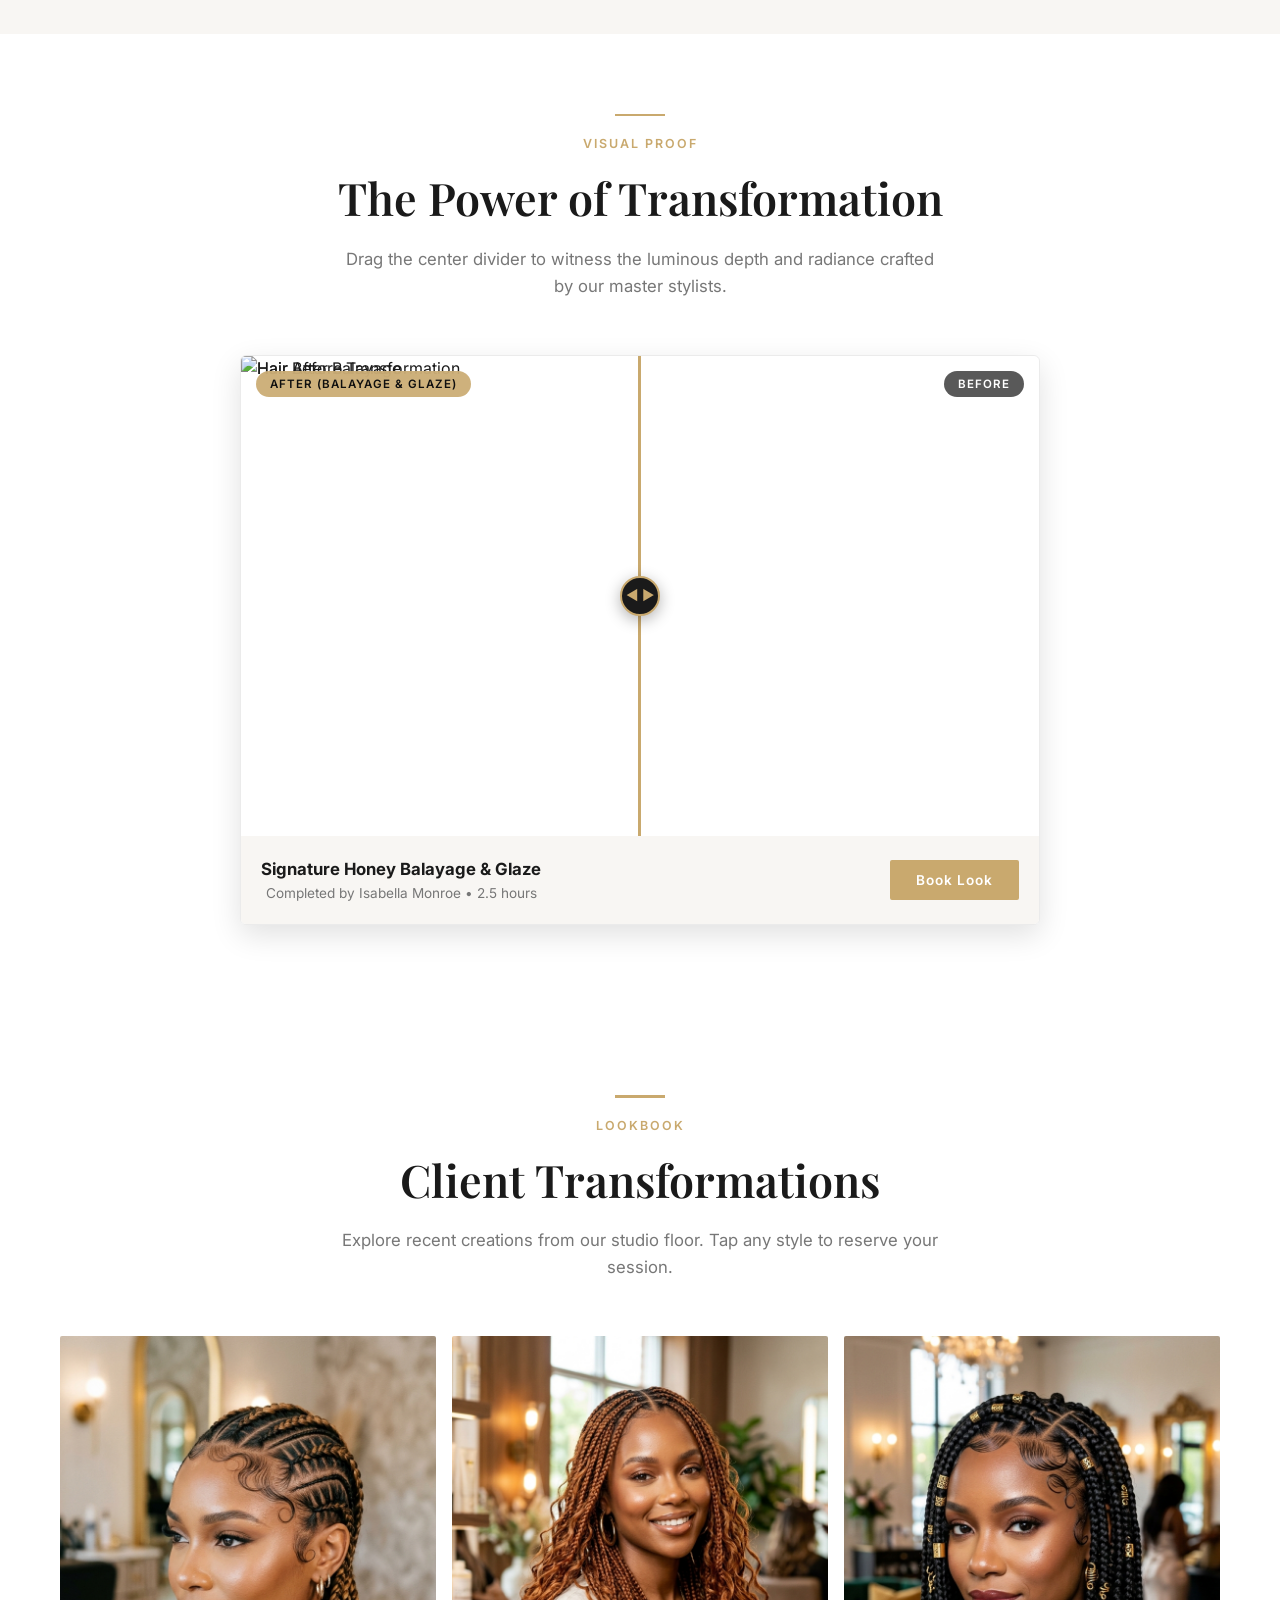
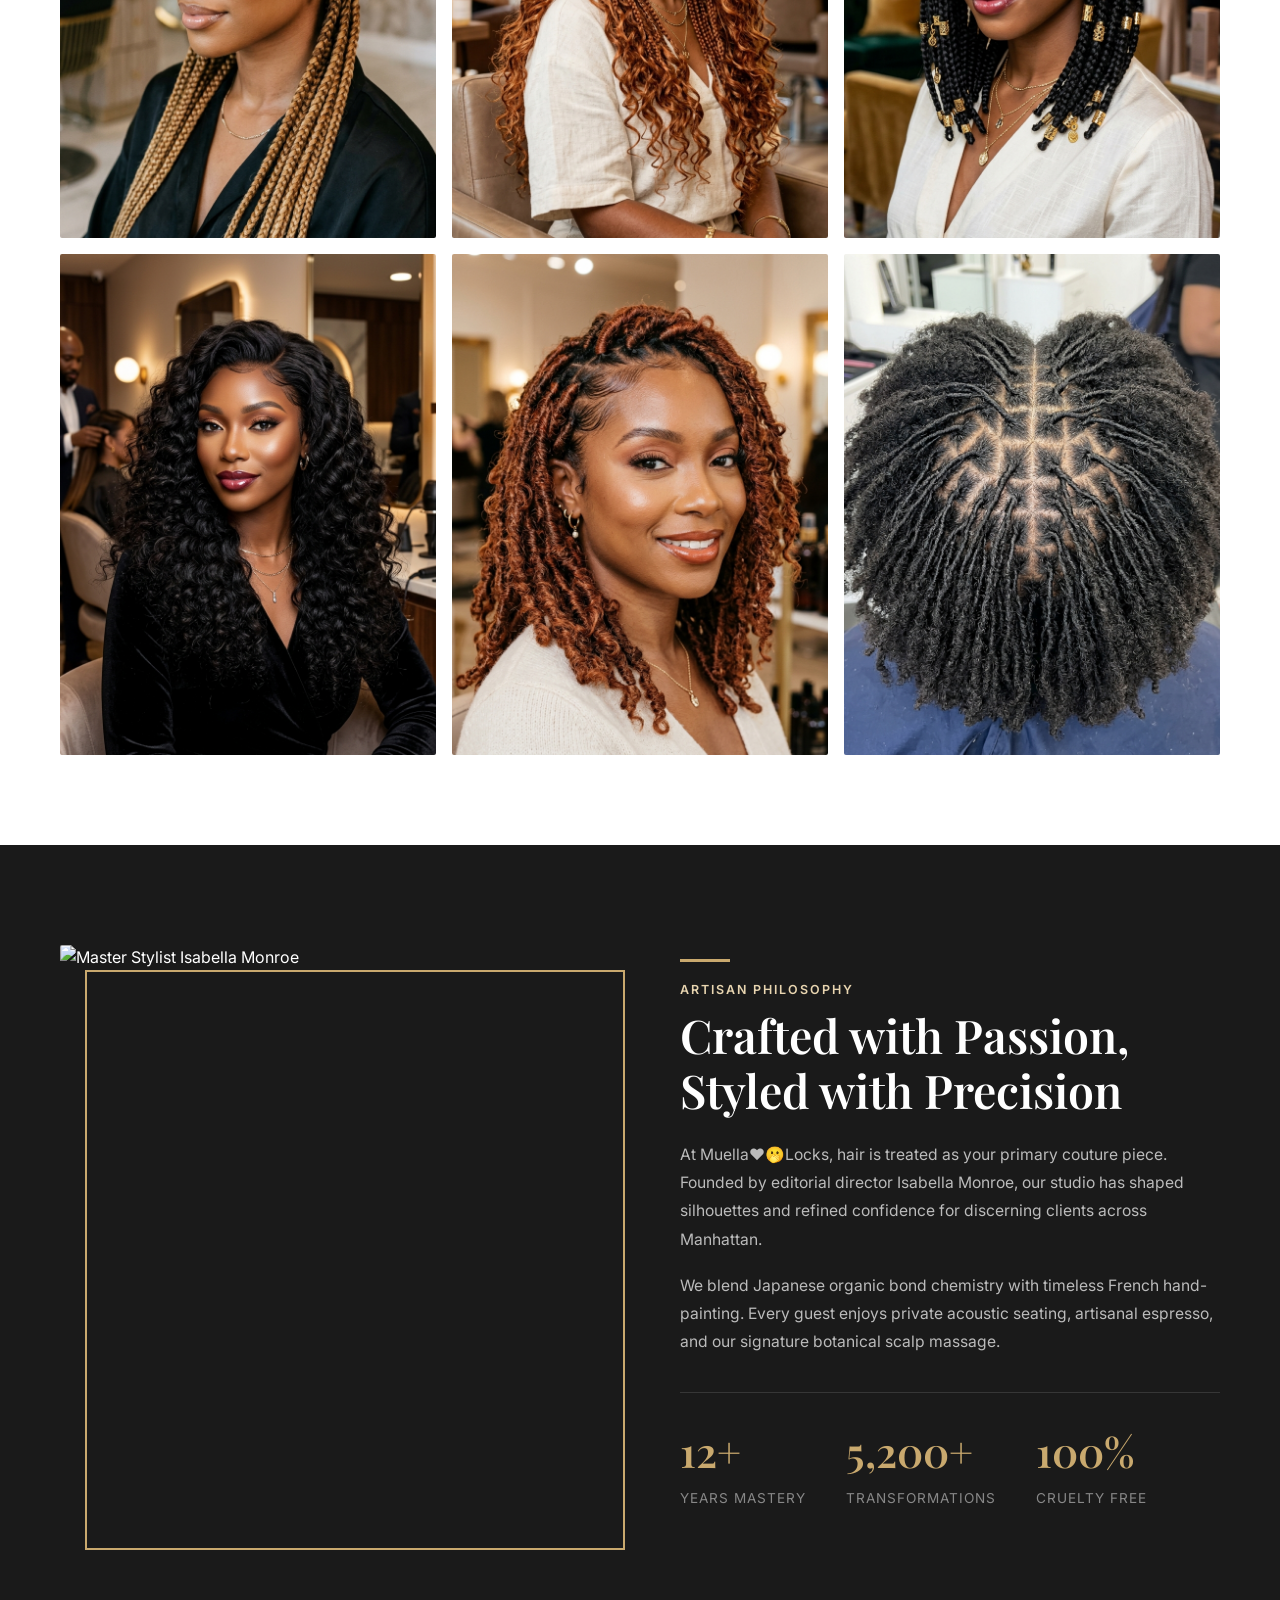
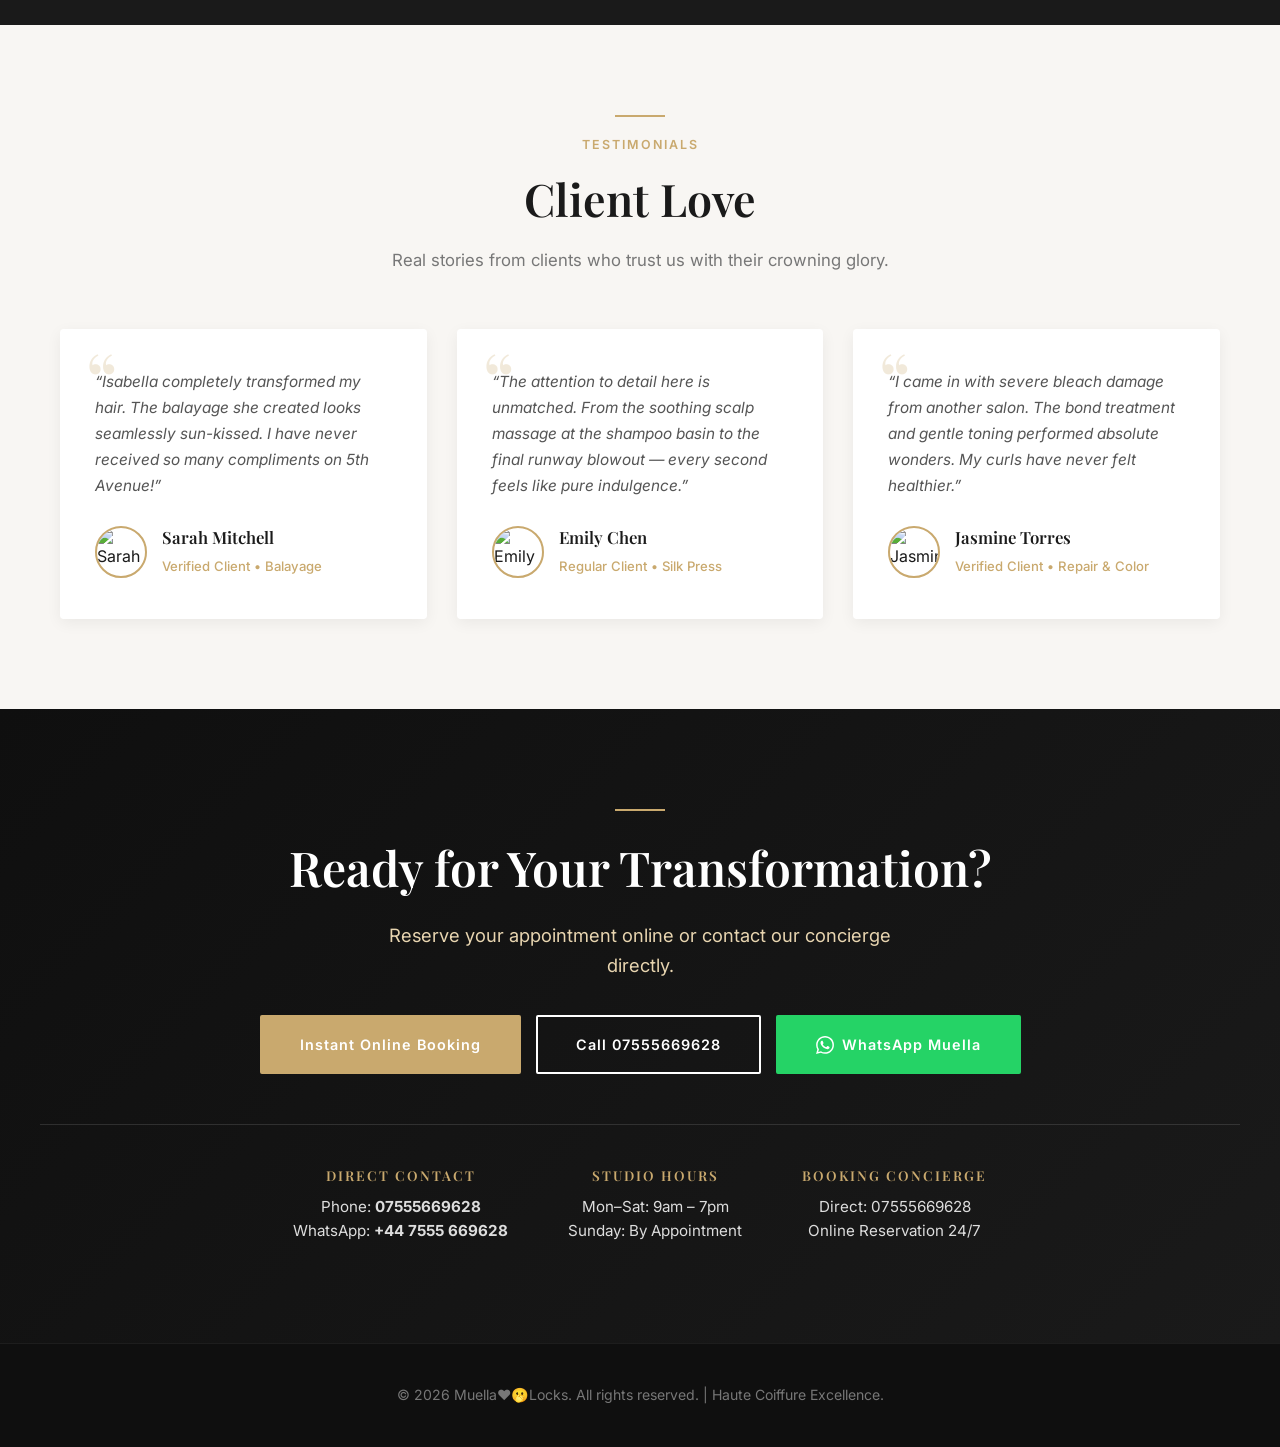
==== commit 3924429f: "Add signature flyer hairstyles to services menu, gallery lookbook, and booking system for Muella♥️🤭L" ====
--- a/index.html
+++ b/index.html
@@ -530,6 +530,60 @@
 
         .service-card:hover .service-img-wrap img {
             transform: scale(1.08);
+        }
+
+        .service-badge {
+            position: absolute;
+            top: 14px;
+            right: 14px;
+            background: rgba(15, 15, 15, 0.85);
+            backdrop-filter: blur(8px);
+            -webkit-backdrop-filter: blur(8px);
+            color: var(--gold-light);
+            font-size: 0.72rem;
+            font-weight: 600;
+            letter-spacing: 1.2px;
+            padding: 5px 12px;
+            border-radius: 20px;
+            border: 1px solid rgba(201, 169, 110, 0.45);
+            text-transform: uppercase;
+            box-shadow: 0 4px 15px rgba(0,0,0,0.3);
+            z-index: 2;
+        }
+
+        .service-duration {
+            position: absolute;
+            bottom: 12px;
+            left: 12px;
+            background: rgba(0, 0, 0, 0.72);
+            backdrop-filter: blur(4px);
+            -webkit-backdrop-filter: blur(4px);
+            color: #ffffff;
+            font-size: 0.72rem;
+            padding: 4px 10px;
+            border-radius: 4px;
+            font-weight: 500;
+            letter-spacing: 0.5px;
+            border: 1px solid rgba(255, 255, 255, 0.15);
+            z-index: 2;
+        }
+
+        .service-tags {
+            display: flex;
+            flex-wrap: wrap;
+            gap: 6px;
+            justify-content: center;
+            margin: 10px 0 16px;
+        }
+
+        .service-tags span {
+            font-size: 0.72rem;
+            background: rgba(201, 169, 110, 0.1);
+            color: #9e7d3b;
+            border: 1px solid rgba(201, 169, 110, 0.28);
+            padding: 3px 9px;
+            border-radius: 12px;
+            font-weight: 500;
         }
 
         .service-content {
@@ -1318,85 +1372,210 @@
         <div class="container">
             <div class="section-header">
                 <div class="gold-line"></div>
-                <span class="section-tag">Couture Menu</span>
-                <h2>Our Bespoke Services</h2>
-                <p>From precision dry-cutting to transformative dimensional balayage, we tailor every formula to your bone structure and hair health.</p>
+                <span class="section-tag">Couture Braids & Locks</span>
+                <h2>Signature Styles & Services</h2>
+                <p>Master artistry inspired by authentic African heritage and couture styling. From razor-sharp stitch cornrows to immaculate Sisterlocks, custom bob braids, and melted HD frontal installations.</p>
             </div>
 
             <!-- Filter Buttons -->
             <div class="services-filter-bar">
-                <button type="button" class="filter-btn active" data-filter="all">All Services</button>
-                <button type="button" class="filter-btn" data-filter="cuts">Cuts & Shape</button>
-                <button type="button" class="filter-btn" data-filter="color">Color & Balayage</button>
-                <button type="button" class="filter-btn" data-filter="styling">Styling</button>
-                <button type="button" class="filter-btn" data-filter="treatments">Treatments</button>
+                <button type="button" class="filter-btn active" data-filter="all">All Styles</button>
+                <button type="button" class="filter-btn" data-filter="braids">Signature Braids</button>
+                <button type="button" class="filter-btn" data-filter="locs">Locs & Sisterlocks</button>
+                <button type="button" class="filter-btn" data-filter="installs">Wigs & Frontal Installs</button>
+                <button type="button" class="filter-btn" data-filter="styling">Silk Press & Styling</button>
+                <button type="button" class="filter-btn" data-filter="treatments">Hair Treatments</button>
             </div>
 
             <div class="services-grid" id="services-grid">
-                <!-- Card 1 -->
-                <div class="service-card" data-category="cuts">
+                <!-- Card 1: Precision Stitch Braids -->
+                <div class="service-card" data-category="braids">
                     <div class="service-img-wrap">
-                        <img src="https://images.unsplash.com/photo-1580618672591-eb180b1a973f?w=600&q=80" alt="Precision Haircut" loading="lazy">
+                        <img src="images/stitch-braids.jpg" alt="Precision Stitch Braids" loading="lazy">
+                        <span class="service-badge">Flyer Signature</span>
+                        <span class="service-duration">⏱ 3.5 – 4.5 hrs</span>
                     </div>
                     <div class="service-content">
                         <div>
-                            <h3>Precision Cuts</h3>
-                            <p>Sculptural cuts mapped to your natural growth patterns and lifestyle. Includes botanical shampoo & blowout.</p>
+                            <h3>Precision Stitch Braids</h3>
+                            <p>Crisp razor-sharp geometric stitch lines fed in with ombre honey-blonde or natural tones, finished with delicately swooped and sculpted baby hair edges.</p>
+                            <div class="service-tags">
+                                <span>Feed-In Parting</span>
+                                <span>3D Stitch Detail</span>
+                                <span>Laid Baby Hair</span>
+                            </div>
                         </div>
                         <div class="service-footer">
-                            <span class="price">From $65</span>
-                            <button type="button" class="service-book-btn open-modal-btn" data-service="Precision Cuts" data-price="$65">Reserve</button>
-                        </div>
-                    </div>
-                </div>
-
-                <!-- Card 2 -->
-                <div class="service-card" data-category="color">
+                            <span class="price">From $120</span>
+                            <button type="button" class="service-book-btn open-modal-btn" data-service="Precision Stitch Braids" data-price="$120">Reserve</button>
+                        </div>
+                    </div>
+                </div>
+
+                <!-- Card 2: Bohemian Knotless Braids -->
+                <div class="service-card" data-category="braids">
                     <div class="service-img-wrap">
-                        <img src="https://images.unsplash.com/photo-1522337360788-8b13dee7a37e?w=600&q=80" alt="Balayage & Color" loading="lazy">
+                        <img src="images/boho-knotless.jpg" alt="Bohemian Knotless Braids" loading="lazy">
+                        <span class="service-badge">Trending Boho</span>
+                        <span class="service-duration">⏱ 4.5 – 6 hrs</span>
                     </div>
                     <div class="service-content">
                         <div>
-                            <h3>Color & Balayage</h3>
-                            <p>Hand-painted ribbons, seamless melt gradients, and gloss glaze using organic, ammonia-free French color.</p>
+                            <h3>Bohemian Knotless Braids</h3>
+                            <p>Tension-free, weightless knotless base interwoven with bouncy loose deep wave human hair curls in warm copper and rich ginger tones for romantic texture.</p>
+                            <div class="service-tags">
+                                <span>Zero Scalp Tension</span>
+                                <span>Human Hair Curls</span>
+                                <span>Copper & Auburn</span>
+                            </div>
                         </div>
                         <div class="service-footer">
-                            <span class="price">From $120</span>
-                            <button type="button" class="service-book-btn open-modal-btn" data-service="Color & Balayage" data-price="$120">Reserve</button>
-                        </div>
-                    </div>
-                </div>
-
-                <!-- Card 3 -->
+                            <span class="price">From $180</span>
+                            <button type="button" class="service-book-btn open-modal-btn" data-service="Bohemian Knotless Braids" data-price="$180">Reserve</button>
+                        </div>
+                    </div>
+                </div>
+
+                <!-- Card 3: Bob Box Braids & Gold Cuffs -->
+                <div class="service-card" data-category="braids">
+                    <div class="service-img-wrap">
+                        <img src="images/bob-box-braids.jpg" alt="Bob Box Braids with Gold Accents" loading="lazy">
+                        <span class="service-badge">Couture Bob</span>
+                        <span class="service-duration">⏱ 3 – 4 hrs</span>
+                    </div>
+                    <div class="service-content">
+                        <div>
+                            <h3>Bob Box Braids & Gold Cuffs</h3>
+                            <p>Chic chin-to-shoulder blunt bob box braids accessorized with luminous golden cuffs, filigree rings, and beads, paired with sleek curved hairline edges.</p>
+                            <div class="service-tags">
+                                <span>Blunt Bob Cut</span>
+                                <span>Gold Cuffs Included</span>
+                                <span>8–10 Wk Wear</span>
+                            </div>
+                        </div>
+                        <div class="service-footer">
+                            <span class="price">From $140</span>
+                            <button type="button" class="service-book-btn open-modal-btn" data-service="Bob Box Braids with Gold Cuffs" data-price="$140">Reserve</button>
+                        </div>
+                    </div>
+                </div>
+
+                <!-- Card 4: HD Lace Frontal Wig Installation -->
+                <div class="service-card" data-category="installs">
+                    <div class="service-img-wrap">
+                        <img src="images/frontal-wig-install.jpg" alt="HD Lace Frontal Wig Installation" loading="lazy">
+                        <span class="service-badge">Invisible Melt</span>
+                        <span class="service-duration">⏱ 2.5 – 3.5 hrs</span>
+                    </div>
+                    <div class="service-content">
+                        <div>
+                            <h3>HD Lace Frontal Installation</h3>
+                            <p>Flawless skin-melt HD lace frontal or sew-in install with bleached knots, customized plucked hairline, flat anchor braid foundation, and voluminous deep wave styling.</p>
+                            <div class="service-tags">
+                                <span>Bleached Knots</span>
+                                <span>Invisible HD Lace</span>
+                                <span>Deep Wave Curls</span>
+                            </div>
+                        </div>
+                        <div class="service-footer">
+                            <span class="price">From $160</span>
+                            <button type="button" class="service-book-btn open-modal-btn" data-service="HD Frontal Wig Installation" data-price="$160">Reserve</button>
+                        </div>
+                    </div>
+                </div>
+
+                <!-- Card 5: Copper Butterfly Faux Locs -->
+                <div class="service-card" data-category="locs">
+                    <div class="service-img-wrap">
+                        <img src="images/copper-faux-locs.jpg" alt="Copper Butterfly Faux Locs" loading="lazy">
+                        <span class="service-badge">Boho Chic</span>
+                        <span class="service-duration">⏱ 4 – 5 hrs</span>
+                    </div>
+                    <div class="service-content">
+                        <div>
+                            <h3>Copper Butterfly Faux Locs</h3>
+                            <p>Distressed bohemian butterfly faux locs featuring organic thumb-loop texture in vibrant copper and rich bronze undertones. Ultra-lightweight and protective.</p>
+                            <div class="service-tags">
+                                <span>Distressed Loops</span>
+                                <span>Rich Copper Hue</span>
+                                <span>Crown Protection</span>
+                            </div>
+                        </div>
+                        <div class="service-footer">
+                            <span class="price">From $150</span>
+                            <button type="button" class="service-book-btn open-modal-btn" data-service="Copper Butterfly Faux Locs" data-price="$150">Reserve</button>
+                        </div>
+                    </div>
+                </div>
+
+                <!-- Card 6: Sisterlocks™ & Micro Locs Interlocking -->
+                <div class="service-card" data-category="locs">
+                    <div class="service-img-wrap">
+                        <img src="images/sisterlocks-microlocs.jpg" alt="Sisterlocks and Micro Locs Interlocking" loading="lazy">
+                        <span class="service-badge">Master Crown</span>
+                        <span class="service-duration">⏱ 3 – 6 hrs</span>
+                    </div>
+                    <div class="service-content">
+                        <div>
+                            <h3>Sisterlocks™ & Micro Locs</h3>
+                            <p>Precision symmetrical grid parting and tool interlocking for fine natural micro-locs. Full establishment consultations, grid repairs, and retightening sessions.</p>
+                            <div class="service-tags">
+                                <span>Precision Grid</span>
+                                <span>Interlocking Tool</span>
+                                <span>Gentle on Roots</span>
+                            </div>
+                        </div>
+                        <div class="service-footer">
+                            <span class="price">From $220</span>
+                            <button type="button" class="service-book-btn open-modal-btn" data-service="Sisterlocks & Microlocs Interlocking" data-price="$220">Reserve</button>
+                        </div>
+                    </div>
+                </div>
+
+                <!-- Card 7: Liquid Silk Press & Steam -->
                 <div class="service-card" data-category="styling">
                     <div class="service-img-wrap">
-                        <img src="https://images.unsplash.com/photo-1519699047748-de8e457a634e?w=600&q=80" alt="Styling and Blowouts" loading="lazy">
+                        <img src="images/silkpress.jpg" alt="Liquid Silk Press" loading="lazy">
+                        <span class="service-badge">High Gloss</span>
+                        <span class="service-duration">⏱ 1.5 – 2 hrs</span>
                     </div>
                     <div class="service-content">
                         <div>
-                            <h3>Styling & Blowouts</h3>
-                            <p>Silk presses, runway waves, and voluminous bouncy blowouts protected with humidity-resistant diamond serum.</p>
+                            <h3>Liquid Silk Press & Steam</h3>
+                            <p>Botanical clarifying shampoo, deep warm ozone hydration steam, and mirror-finish diamond thermal press without chemicals to nourish your natural hair.</p>
+                            <div class="service-tags">
+                                <span>Ozone Steam Spa</span>
+                                <span>Heat-Defying Gloss</span>
+                                <span>Zero Relaxers</span>
+                            </div>
                         </div>
                         <div class="service-footer">
-                            <span class="price">From $55</span>
-                            <button type="button" class="service-book-btn open-modal-btn" data-service="Styling & Blowouts" data-price="$55">Reserve</button>
-                        </div>
-                    </div>
-                </div>
-
-                <!-- Card 4 -->
+                            <span class="price">From $75</span>
+                            <button type="button" class="service-book-btn open-modal-btn" data-service="Liquid Silk Press" data-price="$75">Reserve</button>
+                        </div>
+                    </div>
+                </div>
+
+                <!-- Card 8: Molecular Bond Therapy -->
                 <div class="service-card" data-category="treatments">
                     <div class="service-img-wrap">
-                        <img src="https://images.unsplash.com/photo-1562322140-8baeececf3df?w=600&q=80" alt="Hair Treatments" loading="lazy">
+                        <img src="https://images.unsplash.com/photo-1562322140-8baeececf3df?w=600&q=80" alt="Molecular Bond Therapy" loading="lazy">
+                        <span class="service-badge">Restorative</span>
+                        <span class="service-duration">⏱ 1 hr</span>
                     </div>
                     <div class="service-content">
                         <div>
-                            <h3>Bond Treatments</h3>
-                            <p>Molecular peptide restoration, warm ozone steam hydration, and scalp detox to reverse thermal damage.</p>
+                            <h3>Molecular Bond Therapy</h3>
+                            <p>Bio-active peptide bond rebuild, exfoliating scalp detox, and intensive herbal nourishment designed to reverse breakage and protect your crown.</p>
+                            <div class="service-tags">
+                                <span>Peptide Rebuild</span>
+                                <span>Scalp Detoxification</span>
+                                <span>Follicle Fortify</span>
+                            </div>
                         </div>
                         <div class="service-footer">
                             <span class="price">From $85</span>
-                            <button type="button" class="service-book-btn open-modal-btn" data-service="Bond Treatments" data-price="$85">Reserve</button>
+                            <button type="button" class="service-book-btn open-modal-btn" data-service="Molecular Bond Therapy" data-price="$85">Reserve</button>
                         </div>
                     </div>
                 </div>
@@ -1450,45 +1629,45 @@
                 <p>Explore recent creations from our studio floor. Tap any style to reserve your session.</p>
             </div>
             <div class="gallery-grid">
-                <div class="gallery-item open-modal-btn" data-service="Color & Balayage">
-                    <img src="https://images.unsplash.com/photo-1522337360788-8b13dee7a37e?w=600&q=80" alt="Dimensional Balayage" loading="lazy">
+                <div class="gallery-item open-modal-btn" data-service="Precision Stitch Braids">
+                    <img src="images/stitch-braids.jpg" alt="Precision Stitch Braids" loading="lazy">
                     <div class="gallery-overlay">
-                        <h4>Caramel Balayage</h4>
+                        <h4>Precision Stitch Braids</h4>
                         <span>Tap to Book Look ↗</span>
                     </div>
                 </div>
-                <div class="gallery-item open-modal-btn" data-service="Precision Cuts">
-                    <img src="https://images.unsplash.com/photo-1580618672591-eb180b1a973f?w=600&q=80" alt="Precision Layer Cut" loading="lazy">
+                <div class="gallery-item open-modal-btn" data-service="Bohemian Knotless Braids">
+                    <img src="images/boho-knotless.jpg" alt="Bohemian Knotless Braids" loading="lazy">
                     <div class="gallery-overlay">
-                        <h4>Precision Layering</h4>
+                        <h4>Copper Boho Knotless</h4>
                         <span>Tap to Book Look ↗</span>
                     </div>
                 </div>
-                <div class="gallery-item open-modal-btn" data-service="Color & Balayage">
-                    <img src="https://images.unsplash.com/photo-1562322140-8baeececf3df?w=600&q=80" alt="Vivid Color" loading="lazy">
+                <div class="gallery-item open-modal-btn" data-service="Bob Box Braids with Gold Cuffs">
+                    <img src="images/bob-box-braids.jpg" alt="Bob Box Braids with Gold Cuffs" loading="lazy">
                     <div class="gallery-overlay">
-                        <h4>Vivid Color</h4>
+                        <h4>Bob Braids & Gold Cuffs</h4>
                         <span>Tap to Book Look ↗</span>
                     </div>
                 </div>
-                <div class="gallery-item open-modal-btn" data-service="Styling & Blowouts">
-                    <img src="https://images.unsplash.com/photo-1521590832167-7bcbfaa6381f?w=600&q=80" alt="Bridal Styling" loading="lazy">
+                <div class="gallery-item open-modal-btn" data-service="HD Frontal Wig Installation">
+                    <img src="images/frontal-wig-install.jpg" alt="HD Frontal Wig Installation" loading="lazy">
                     <div class="gallery-overlay">
-                        <h4>Bridal Styling</h4>
+                        <h4>HD Lace Frontal Melt</h4>
                         <span>Tap to Book Look ↗</span>
                     </div>
                 </div>
-                <div class="gallery-item open-modal-btn" data-service="Styling & Blowouts">
-                    <img src="https://images.unsplash.com/photo-1519699047748-de8e457a634e?w=600&q=80" alt="Glass Hair Silk Press" loading="lazy">
+                <div class="gallery-item open-modal-btn" data-service="Copper Butterfly Faux Locs">
+                    <img src="images/copper-faux-locs.jpg" alt="Copper Butterfly Faux Locs" loading="lazy">
                     <div class="gallery-overlay">
-                        <h4>Liquid Silk Press</h4>
+                        <h4>Distressed Copper Locs</h4>
                         <span>Tap to Book Look ↗</span>
                     </div>
                 </div>
-                <div class="gallery-item open-modal-btn" data-service="Precision Cuts">
-                    <img src="https://images.unsplash.com/photo-1492106087820-71f1a00d2b11?w=600&q=80" alt="Modern Men's Cut" loading="lazy">
+                <div class="gallery-item open-modal-btn" data-service="Sisterlocks & Microlocs Interlocking">
+                    <img src="images/sisterlocks-microlocs.jpg" alt="Sisterlocks & Micro Locs" loading="lazy">
                     <div class="gallery-overlay">
-                        <h4>Modern Sculpt Cut</h4>
+                        <h4>Sisterlocks™ Grid Interlock</h4>
                         <span>Tap to Book Look ↗</span>
                     </div>
                 </div>
@@ -1580,20 +1759,24 @@
             <p>Reserve your appointment online or contact our concierge directly.</p>
             <div class="booking-actions">
                 <button type="button" class="btn open-modal-btn">Instant Online Booking</button>
-                <a href="tel:+15551234567" class="btn btn-outline">Call (555) 123-4567</a>
+                <a href="tel:+447555669628" class="btn btn-outline">Call 07555669628</a>
+                <a href="https://wa.me/447555669628?text=Hello%20Muella,%20I%20would%20like%20to%20book%20a%20hair%20appointment" target="_blank" rel="noopener" class="btn" style="background:#25D366; color:#fff; border-color:#25D366; display:inline-flex; align-items:center; gap:8px;">
+                    <svg width="18" height="18" viewBox="0 0 24 24" fill="currentColor"><path d="M.057 24l1.687-6.163c-1.041-1.804-1.588-3.849-1.587-5.946.003-6.556 5.338-11.891 11.893-11.891 3.181.001 6.167 1.24 8.413 3.488 2.245 2.248 3.481 5.236 3.48 8.414-.003 6.557-5.338 11.892-11.893 11.892-1.99-.001-3.951-.5-5.688-1.448l-6.305 1.654zm6.597-3.807c1.676.995 3.276 1.591 5.392 1.592 5.448 0 9.886-4.434 9.889-9.885.002-5.462-4.415-9.89-9.881-9.892-5.452 0-9.887 4.434-9.889 9.884-.001 2.225.651 3.891 1.746 5.634l-.999 3.648 3.742-.981zm11.387-5.464c-.074-.124-.272-.198-.57-.347-.297-.149-1.758-.868-2.031-.967-.272-.099-.47-.149-.669.149-.198.297-.768.967-.941 1.165-.173.198-.347.223-.644.074-.297-.149-1.255-.462-2.39-1.475-.883-.788-1.48-1.761-1.653-2.059-.173-.297-.018-.458.13-.606.134-.133.297-.347.446-.521.151-.172.2-.296.3-.495.099-.198.05-.372-.025-.521-.075-.148-.669-1.611-.916-2.206-.242-.579-.487-.501-.669-.51l-.57-.01c-.198 0-.52.074-.792.372s-1.04 1.016-1.04 2.479 1.065 2.876 1.213 3.074c.149.198 2.095 3.2 5.076 4.487.709.306 1.263.489 1.694.626.712.226 1.36.194 1.872.118.571-.085 1.758-.719 2.006-1.413.248-.695.248-1.29.173-1.414z"/></svg>
+                    WhatsApp Muella
+                </a>
             </div>
             <div class="contact-info">
                 <div class="contact-item">
-                    <h4>Location</h4>
-                    <p>245 Fashion Ave, Suite 12<br>New York, NY 10001</p>
+                    <h4>Direct Contact</h4>
+                    <p>Phone: <strong>07555669628</strong><br>WhatsApp: <strong>+44 7555 669628</strong></p>
                 </div>
                 <div class="contact-item">
                     <h4>Studio Hours</h4>
-                    <p>Tue–Fri: 9am – 8pm<br>Sat–Sun: 10am – 6pm</p>
+                    <p>Mon–Sat: 9am – 7pm<br>Sunday: By Appointment</p>
                 </div>
                 <div class="contact-item">
-                    <h4>Concierge</h4>
-                    <p>(555) 123-4567<br>hello@luxelocks.studio</p>
+                    <h4>Booking Concierge</h4>
+                    <p>Direct: 07555669628<br>Online Reservation 24/7</p>
                 </div>
             </div>
         </div>
@@ -1629,10 +1812,14 @@
                     <div class="form-row">
                         <label for="book-service">Select Hair Experience</label>
                         <select id="book-service" class="form-control" required>
-                            <option value="Precision Cuts" data-price="$65">Precision Cuts (From $65)</option>
-                            <option value="Color & Balayage" data-price="$120" selected>Color & Balayage (From $120)</option>
-                            <option value="Styling & Blowouts" data-price="$55">Styling & Blowouts (From $55)</option>
-                            <option value="Bond Treatments" data-price="$85">Bond Treatments (From $85)</option>
+                            <option value="Precision Stitch Braids" data-price="$120">Precision Stitch Braids & Edges (From $120)</option>
+                            <option value="Bohemian Knotless Braids" data-price="$180" selected>Bohemian Knotless Braids (From $180)</option>
+                            <option value="Bob Box Braids with Gold Cuffs" data-price="$140">Bob Box Braids with Gold Cuffs (From $140)</option>
+                            <option value="HD Frontal Wig Installation" data-price="$160">HD Frontal Lace Wig Install (From $160)</option>
+                            <option value="Copper Butterfly Faux Locs" data-price="$150">Copper Butterfly Faux Locs (From $150)</option>
+                            <option value="Sisterlocks & Microlocs Interlocking" data-price="$220">Sisterlocks™ & Micro Locs (From $220)</option>
+                            <option value="Liquid Silk Press" data-price="$75">Liquid Silk Press & Steam (From $75)</option>
+                            <option value="Molecular Bond Therapy" data-price="$85">Molecular Bond Therapy (From $85)</option>
                         </select>
                     </div>
 
@@ -1641,9 +1828,9 @@
                             <label for="book-stylist">Master Stylist</label>
                             <select id="book-stylist" class="form-control">
                                 <option value="First Available Master">First Available Master</option>
-                                <option value="Isabella Monroe">Isabella Monroe (Creative Director)</option>
-                                <option value="Marcus Reed">Marcus Reed (Color Specialist)</option>
-                                <option value="Elena Vance">Elena Vance (Texture & Blowouts)</option>
+                                <option value="Muella (Lead Stylist & Master Braider)">Muella (Lead Stylist & Master Braider)</option>
+                                <option value="Amina (Loc Specialist & Sisterlocks Consultant)">Amina (Loc Specialist & Sisterlocks Consultant)</option>
+                                <option value="Zara (HD Frontal & Wig Architect)">Zara (HD Frontal & Wig Architect)</option>
                             </select>
                         </div>
 
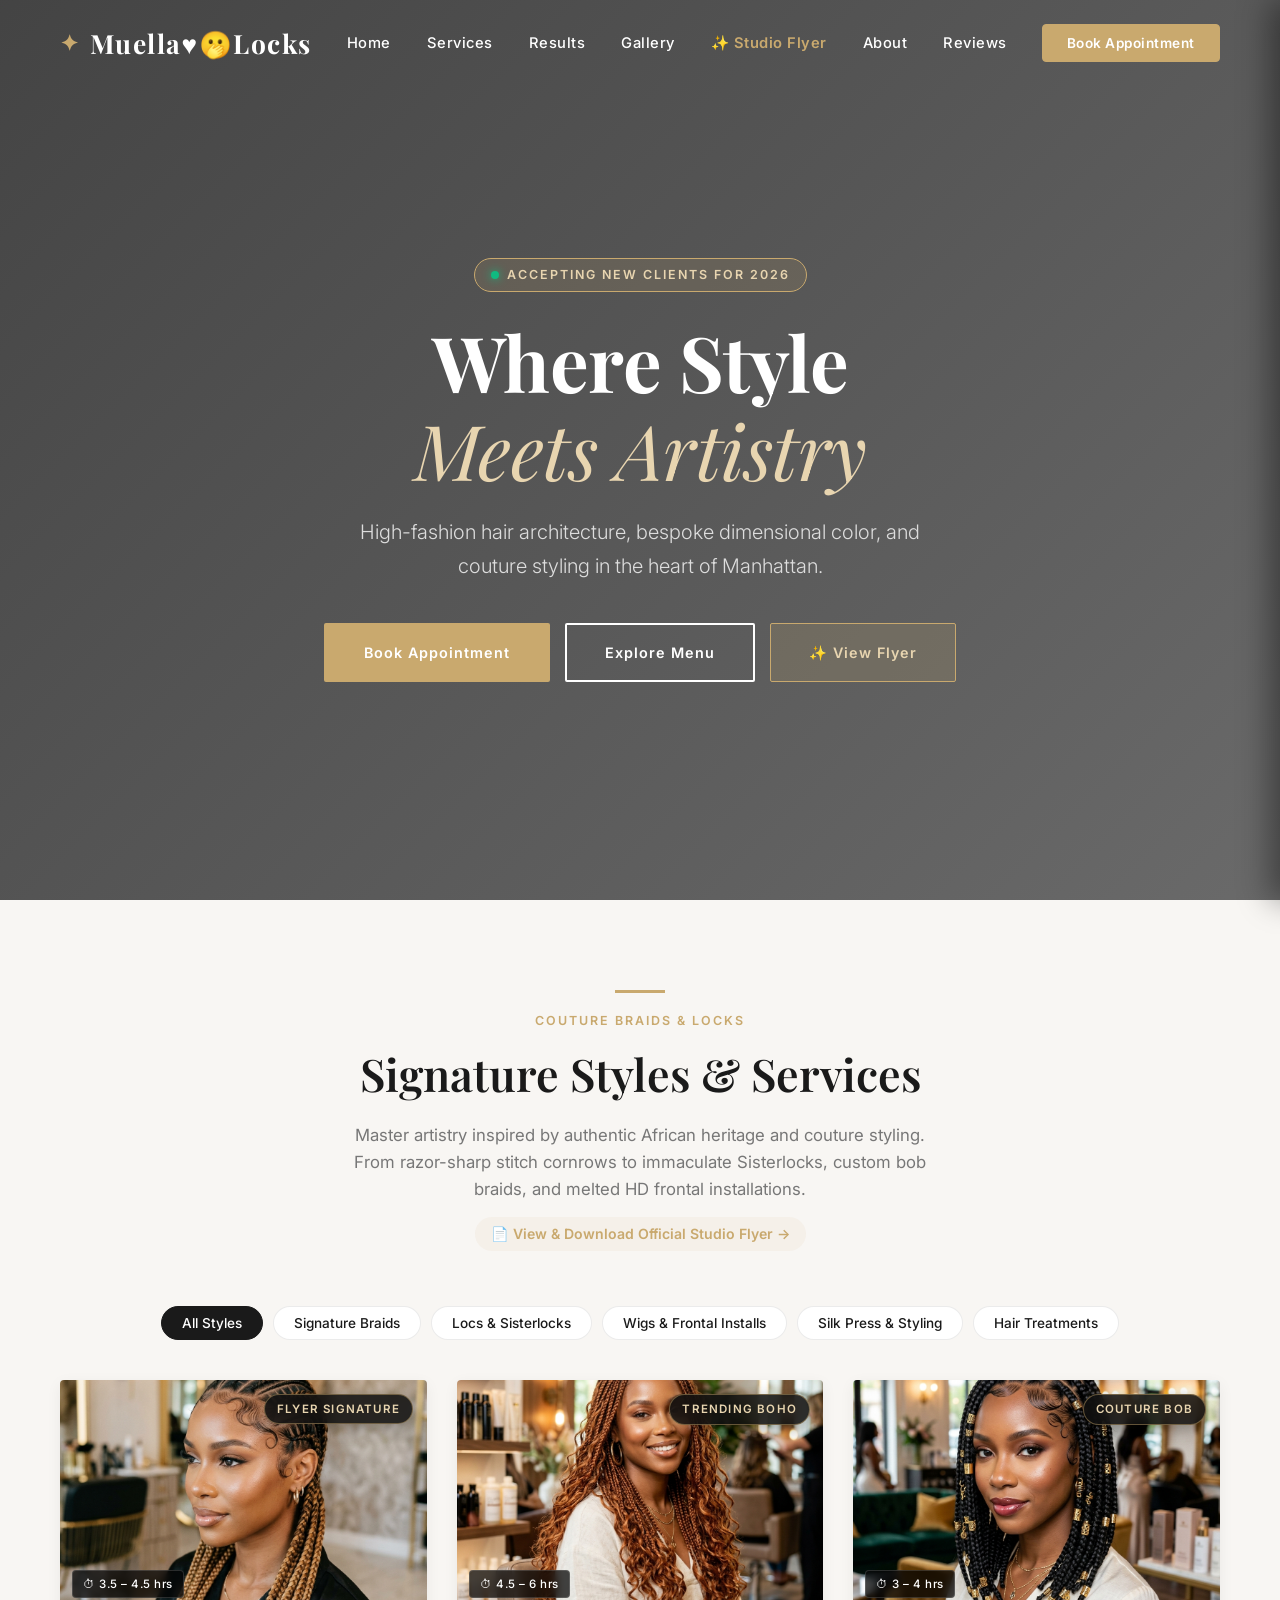
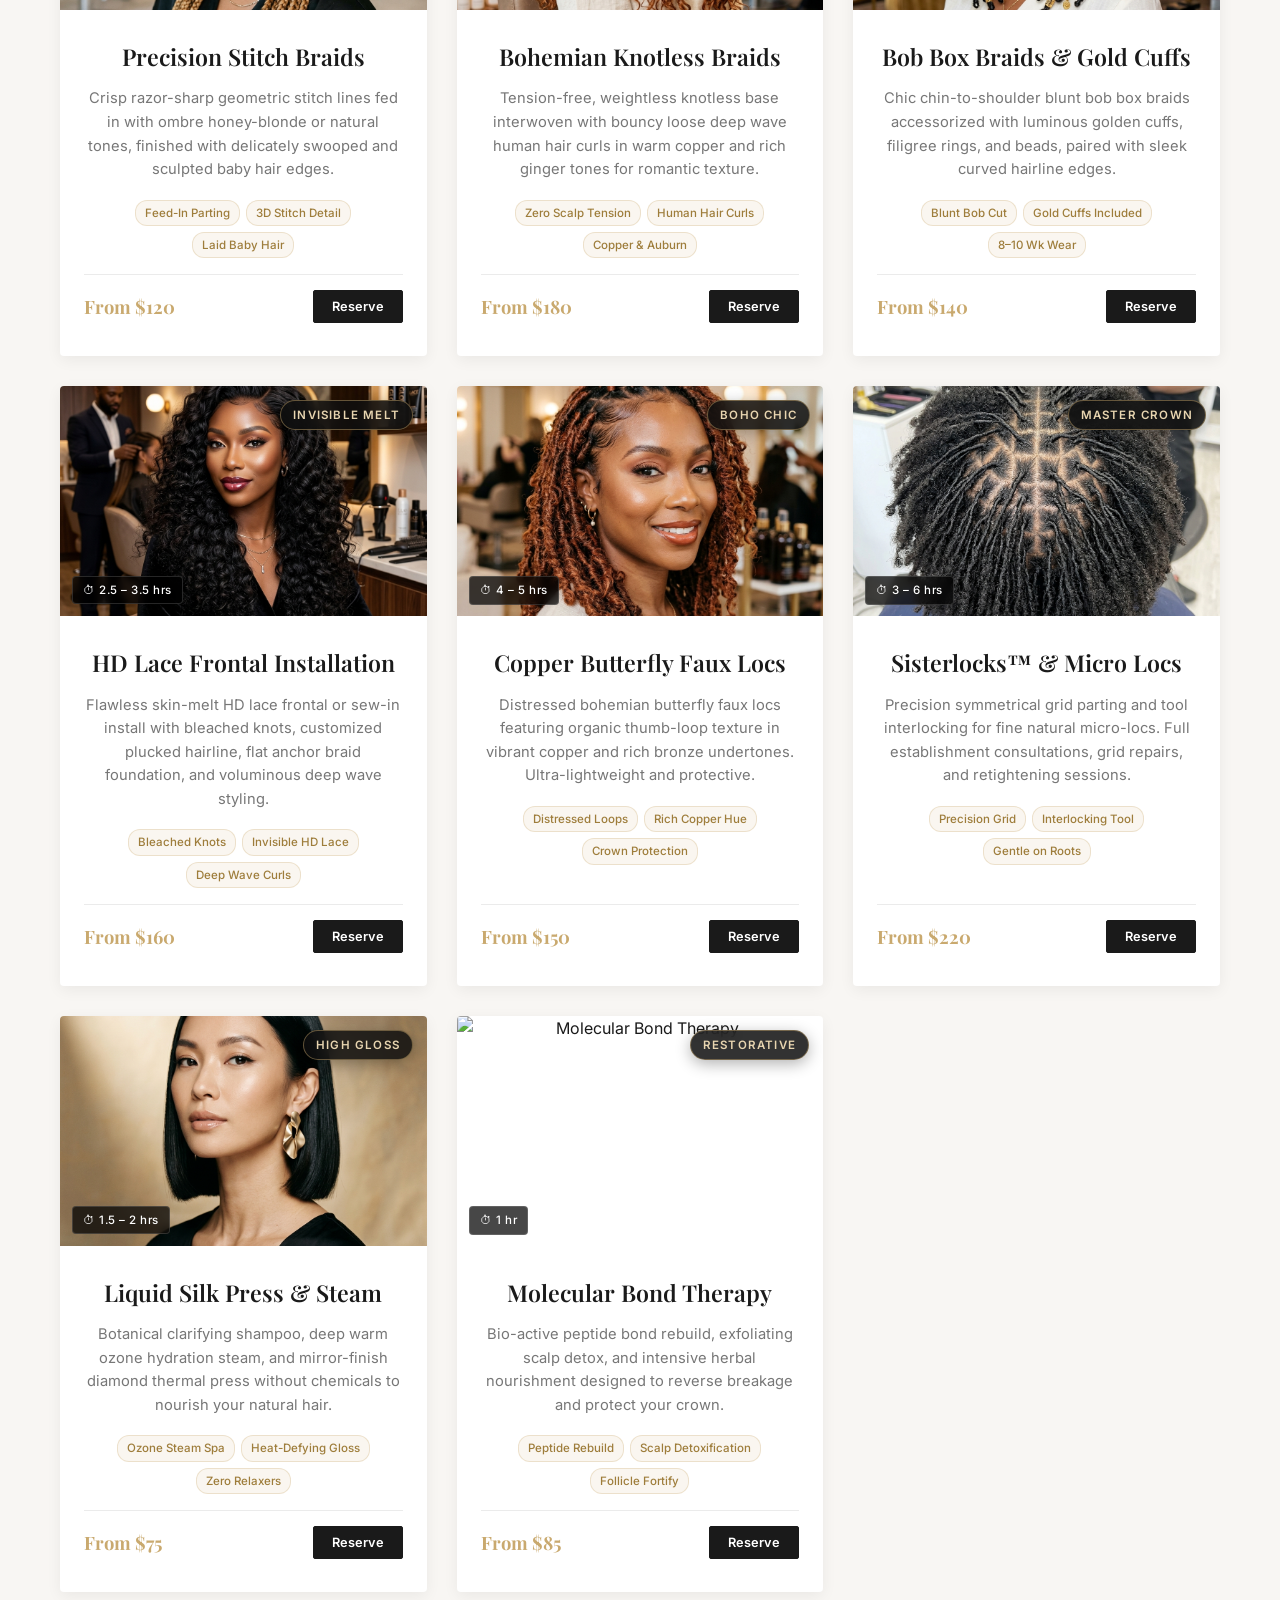
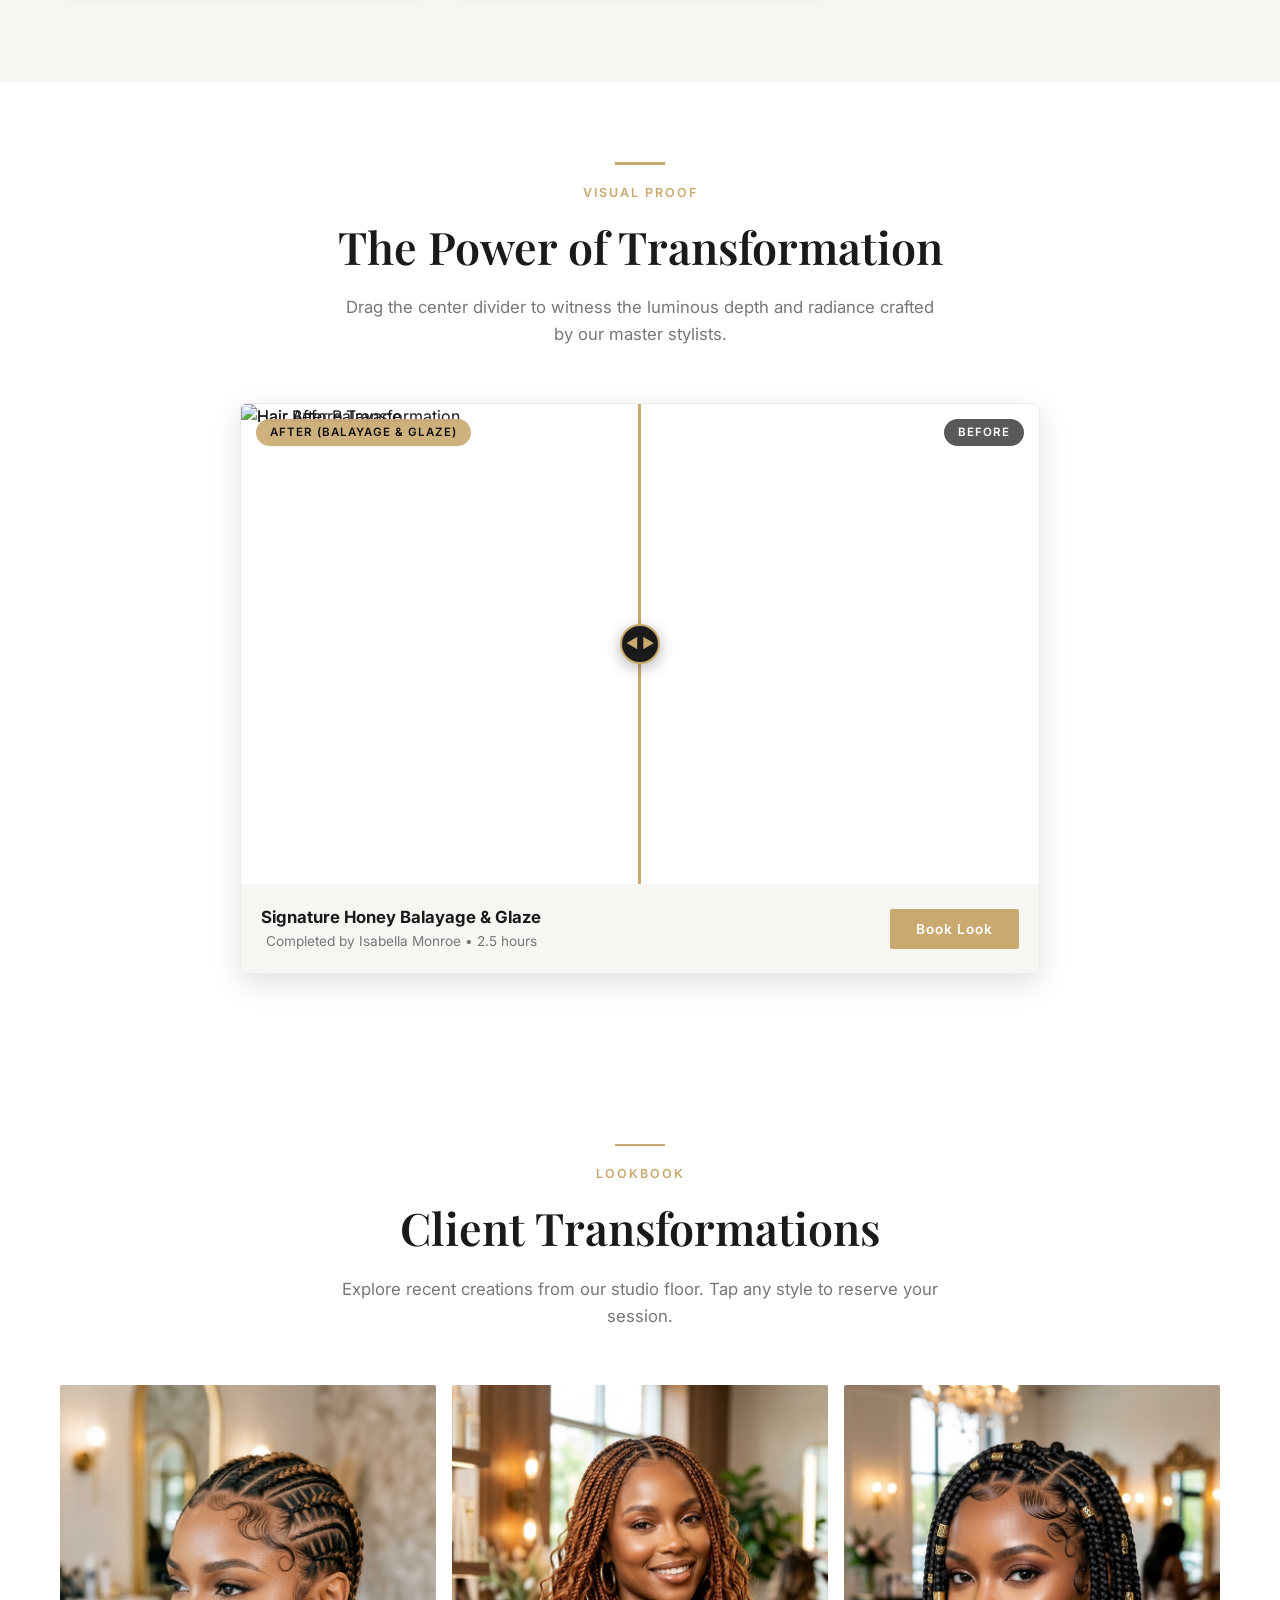
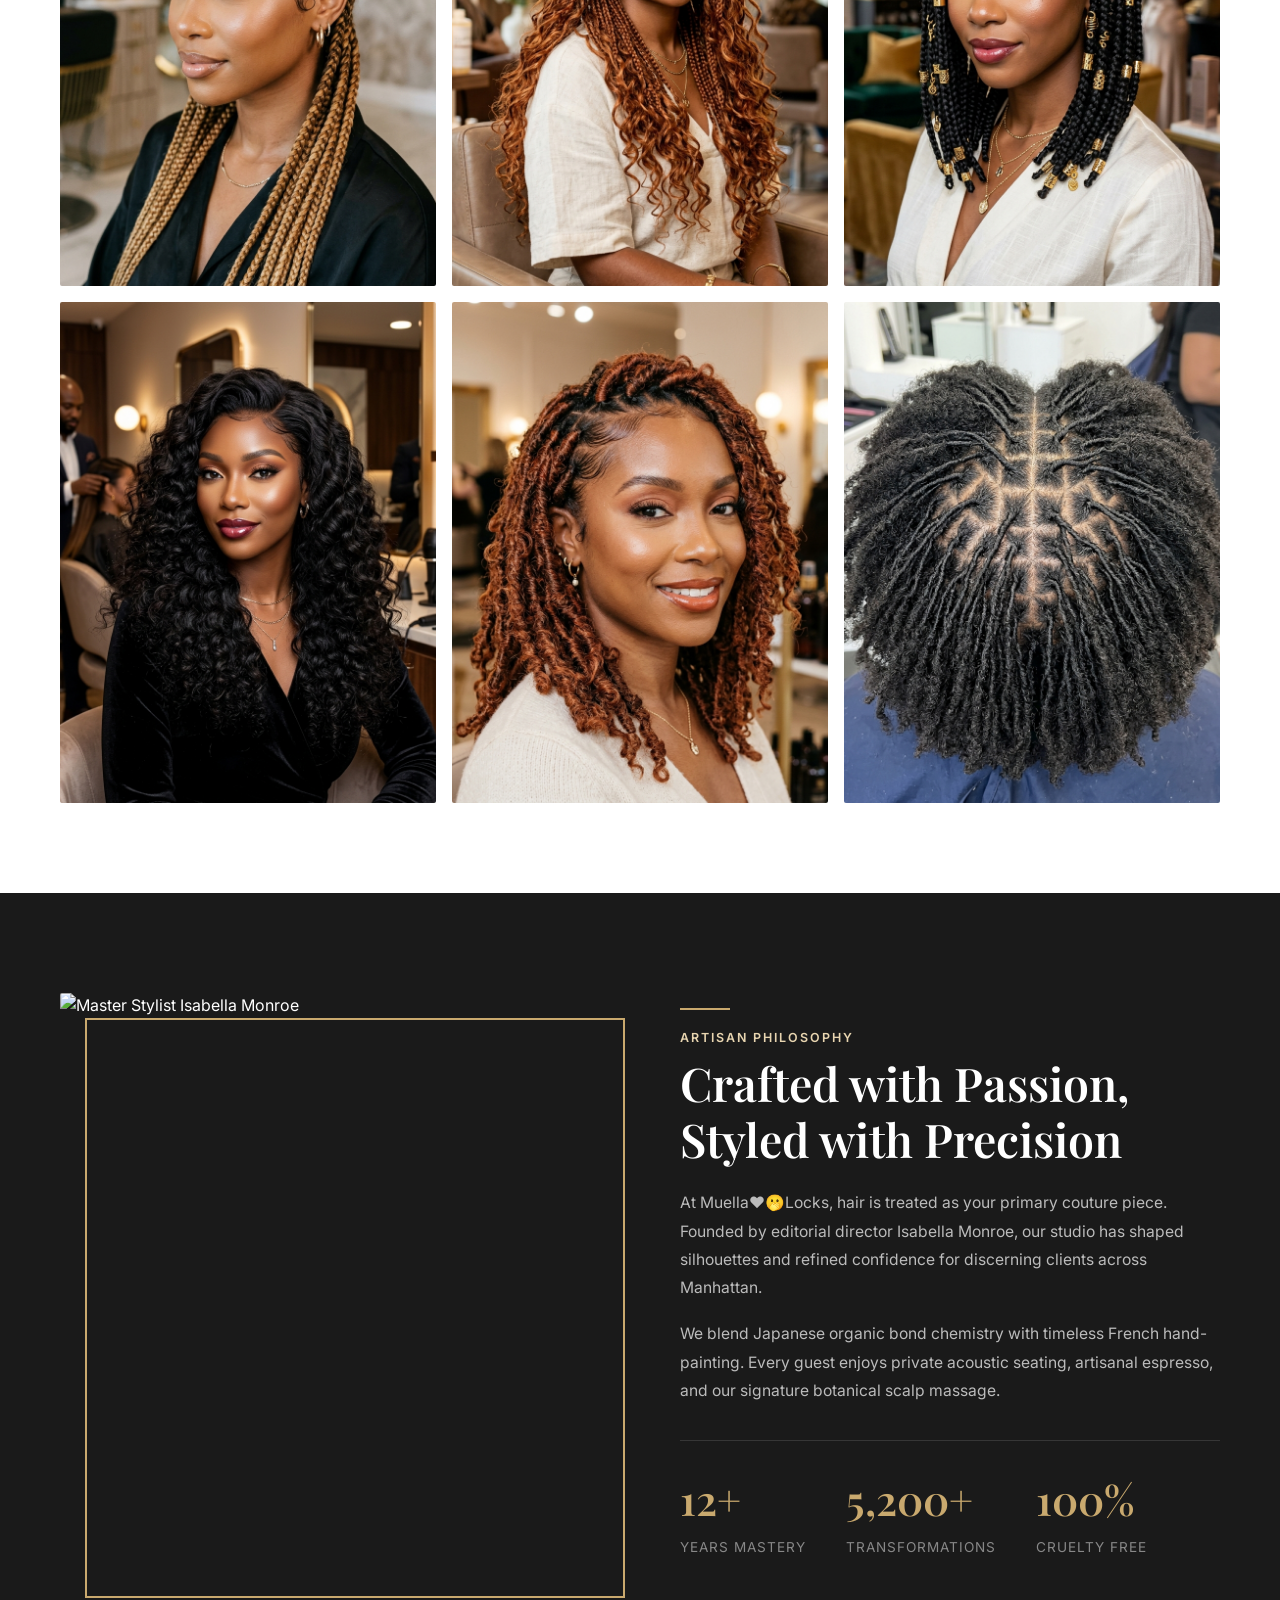
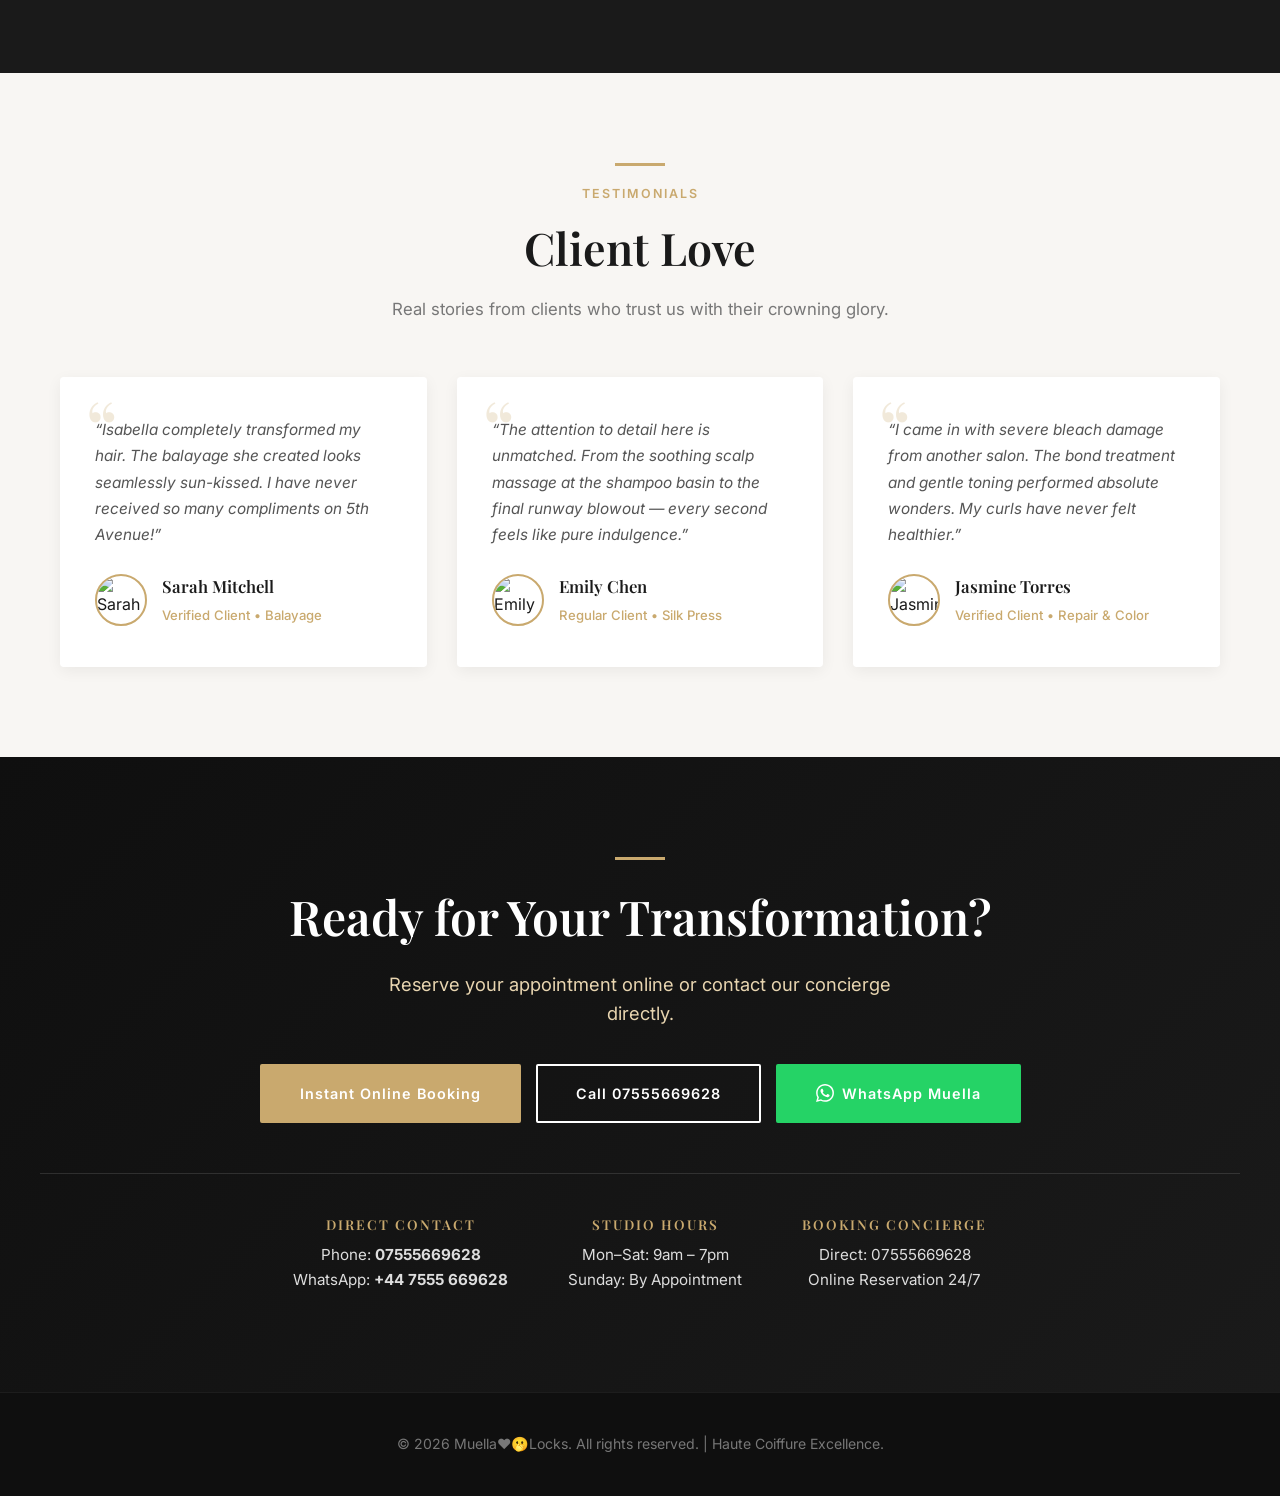
==== commit 9bcce1be: "Add official luxury promotional flyer designs (poster and mobile story) and flyer.html interactive p" ====
--- a/index.html
+++ b/index.html
@@ -1312,6 +1312,7 @@
             <li><a href="#services">Services</a></li>
             <li><a href="#transformation">Results</a></li>
             <li><a href="#gallery">Gallery</a></li>
+            <li><a href="flyer.html" style="color: var(--gold); font-weight: 600;">✨ Studio Flyer</a></li>
             <li><a href="#about">About</a></li>
             <li><a href="#testimonials">Reviews</a></li>
         </ul>
@@ -1338,6 +1339,7 @@
         <ul class="drawer-nav-list">
             <li><a href="#home" class="drawer-link">Home <span>→</span></a></li>
             <li><a href="#services" class="drawer-link">Services & Pricing <span>→</span></a></li>
+            <li><a href="flyer.html" class="drawer-link" style="color: var(--gold); font-weight: 600;">✨ Studio Flyer / Brochure <span>→</span></a></li>
             <li><a href="#transformation" class="drawer-link">Before & After <span>→</span></a></li>
             <li><a href="#gallery" class="drawer-link">Hair Gallery <span>→</span></a></li>
             <li><a href="#about" class="drawer-link">Our Story <span>→</span></a></li>
@@ -1346,8 +1348,8 @@
         <div class="drawer-footer">
             <button type="button" class="btn open-modal-btn" style="width: 100%; text-align: center;">Book Session Now</button>
             <div class="drawer-hours">
-                <p>📍 245 Fashion Ave, Suite 12, NYC</p>
-                <p>📞 (555) 123-4567 • Mon–Sun</p>
+                <p>📍 Muella♥️🫢Locks Studio</p>
+                <p>📞 07555669628 • WhatsApp Available</p>
             </div>
         </div>
     </aside>
@@ -1363,6 +1365,7 @@
             <div class="hero-actions">
                 <button type="button" class="btn open-modal-btn">Book Appointment</button>
                 <a href="#services" class="btn btn-outline">Explore Menu</a>
+                <a href="flyer.html" class="btn" style="background: rgba(201, 169, 110, 0.18); border: 1px solid var(--gold); color: var(--gold-light);">✨ View Flyer</a>
             </div>
         </div>
     </section>
@@ -1375,6 +1378,11 @@
                 <span class="section-tag">Couture Braids & Locks</span>
                 <h2>Signature Styles & Services</h2>
                 <p>Master artistry inspired by authentic African heritage and couture styling. From razor-sharp stitch cornrows to immaculate Sisterlocks, custom bob braids, and melted HD frontal installations.</p>
+                <div style="margin-top: 14px;">
+                    <a href="flyer.html" style="display:inline-flex; align-items:center; gap:6px; color:var(--gold); font-size:0.88rem; font-weight:600; text-decoration:none; border:1px solid var(--border); padding:6px 16px; border-radius:20px; background:rgba(201,169,110,0.08);">
+                        📄 View & Download Official Studio Flyer →
+                    </a>
+                </div>
             </div>
 
             <!-- Filter Buttons -->
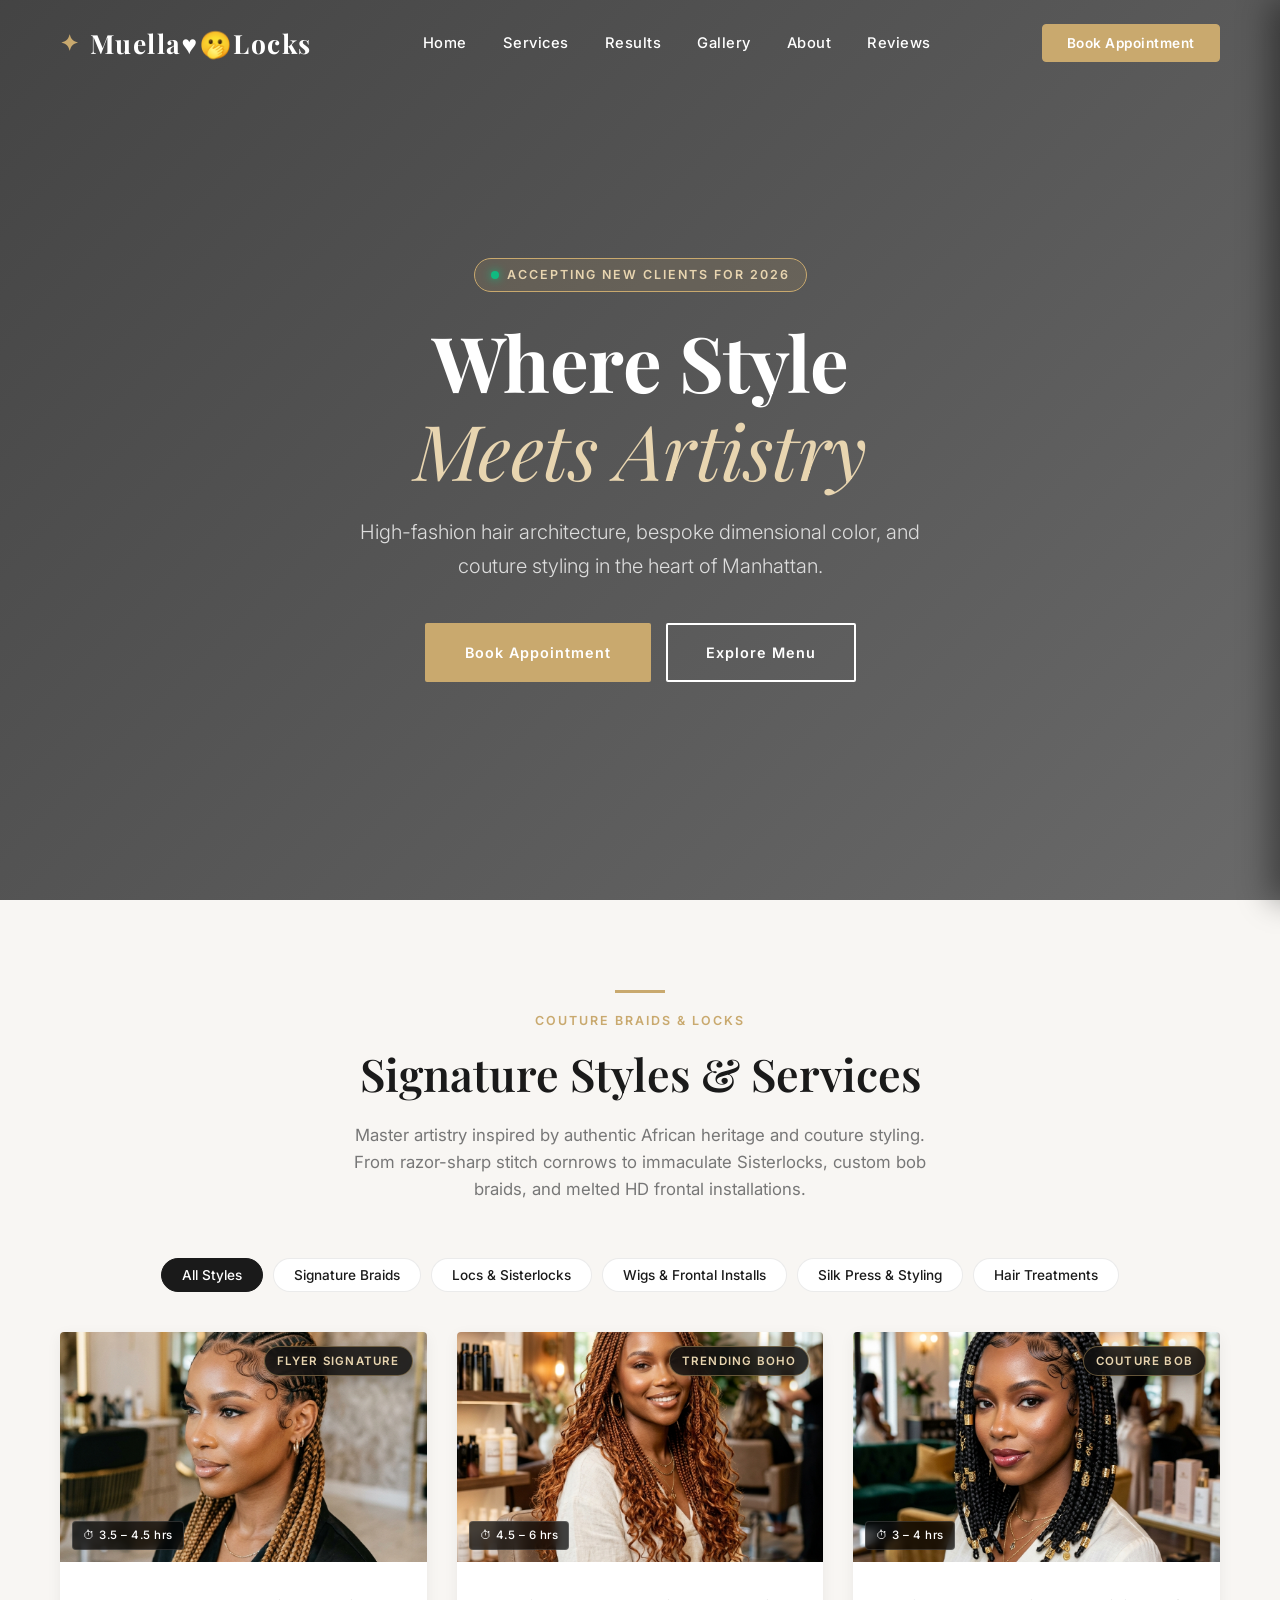
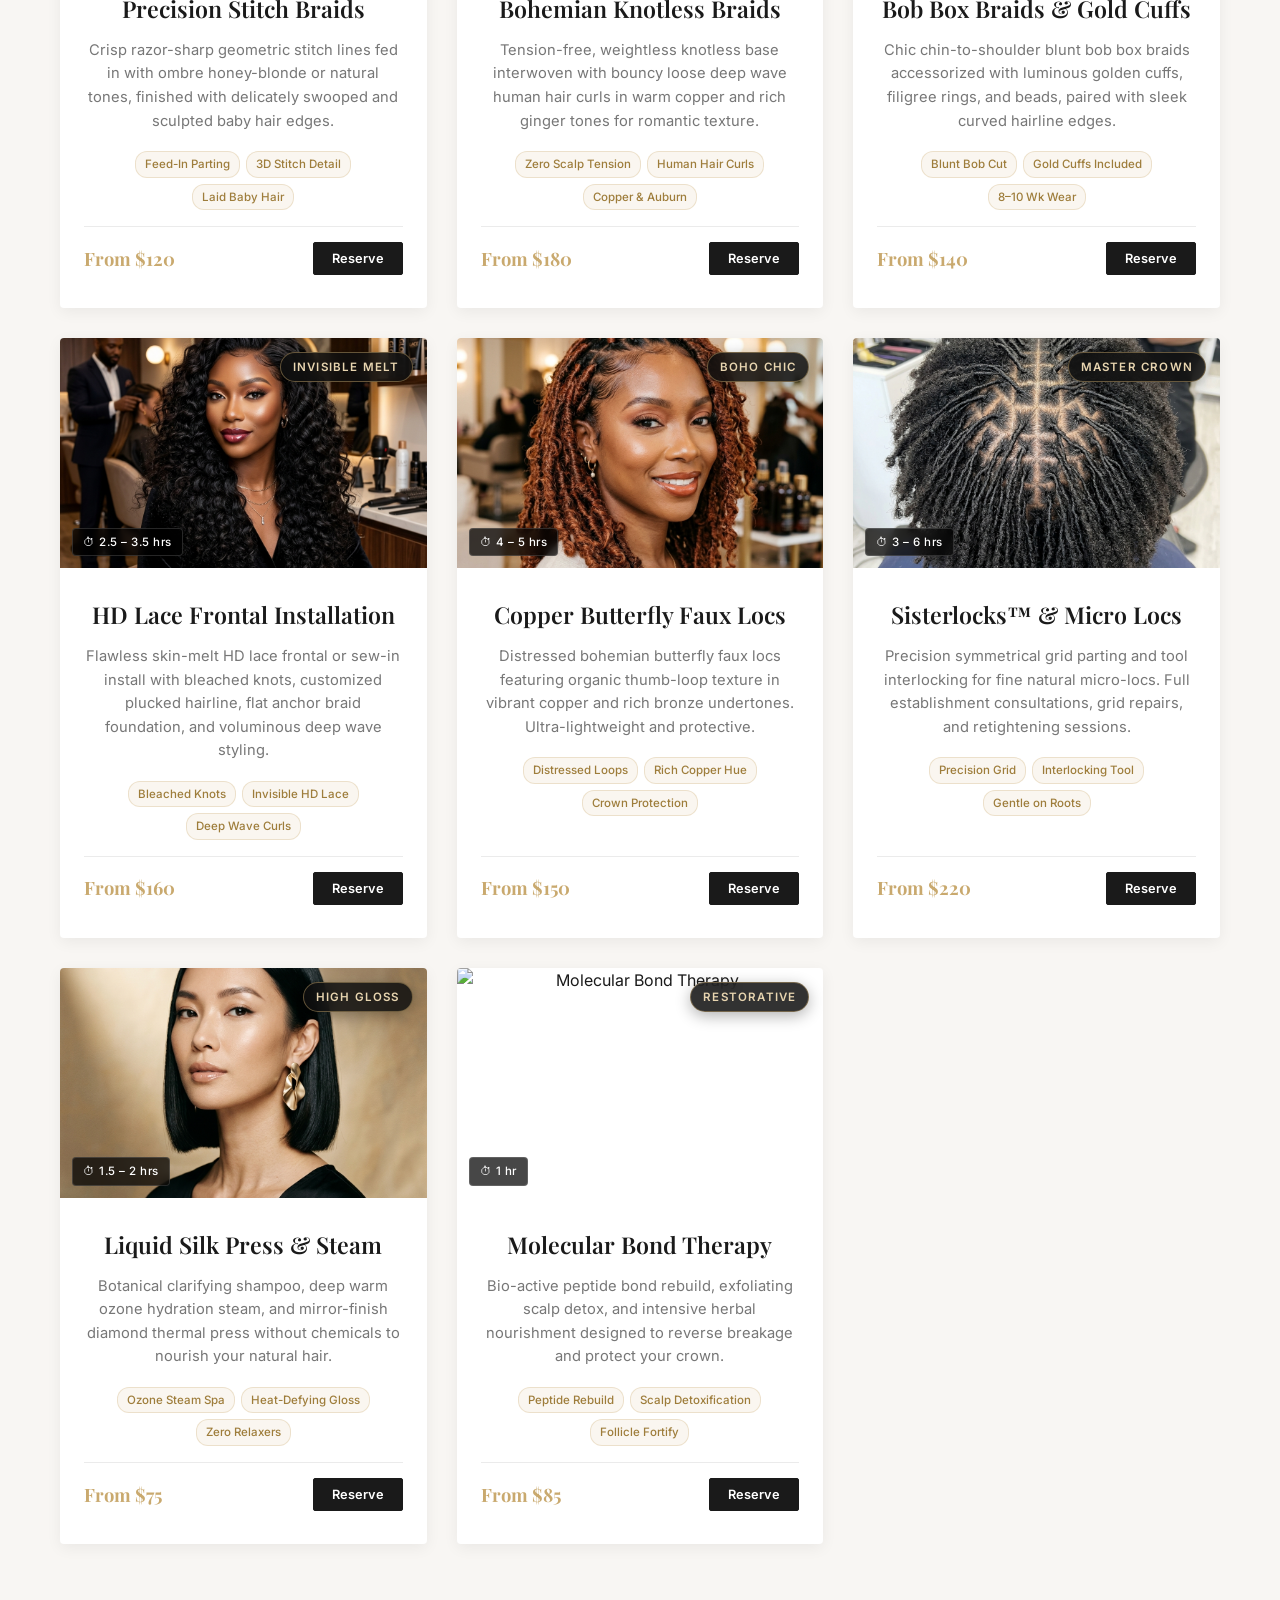
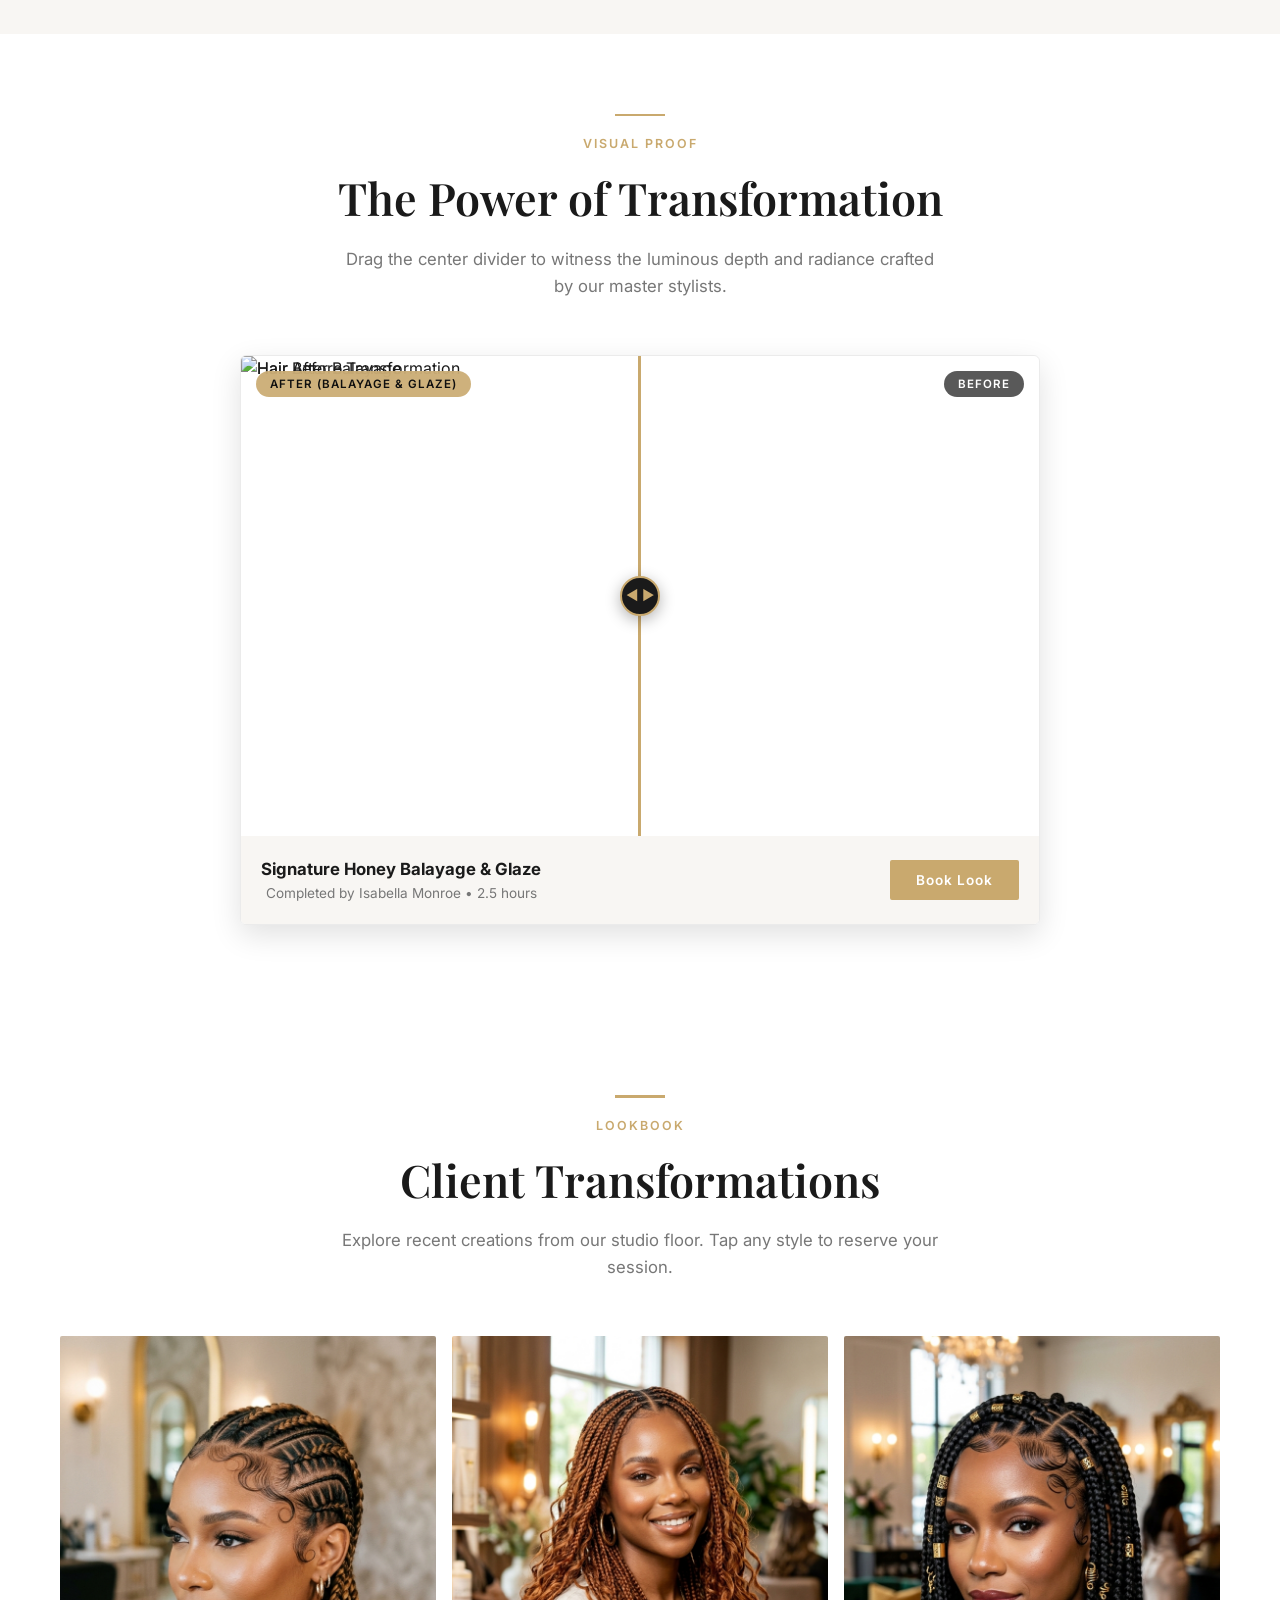
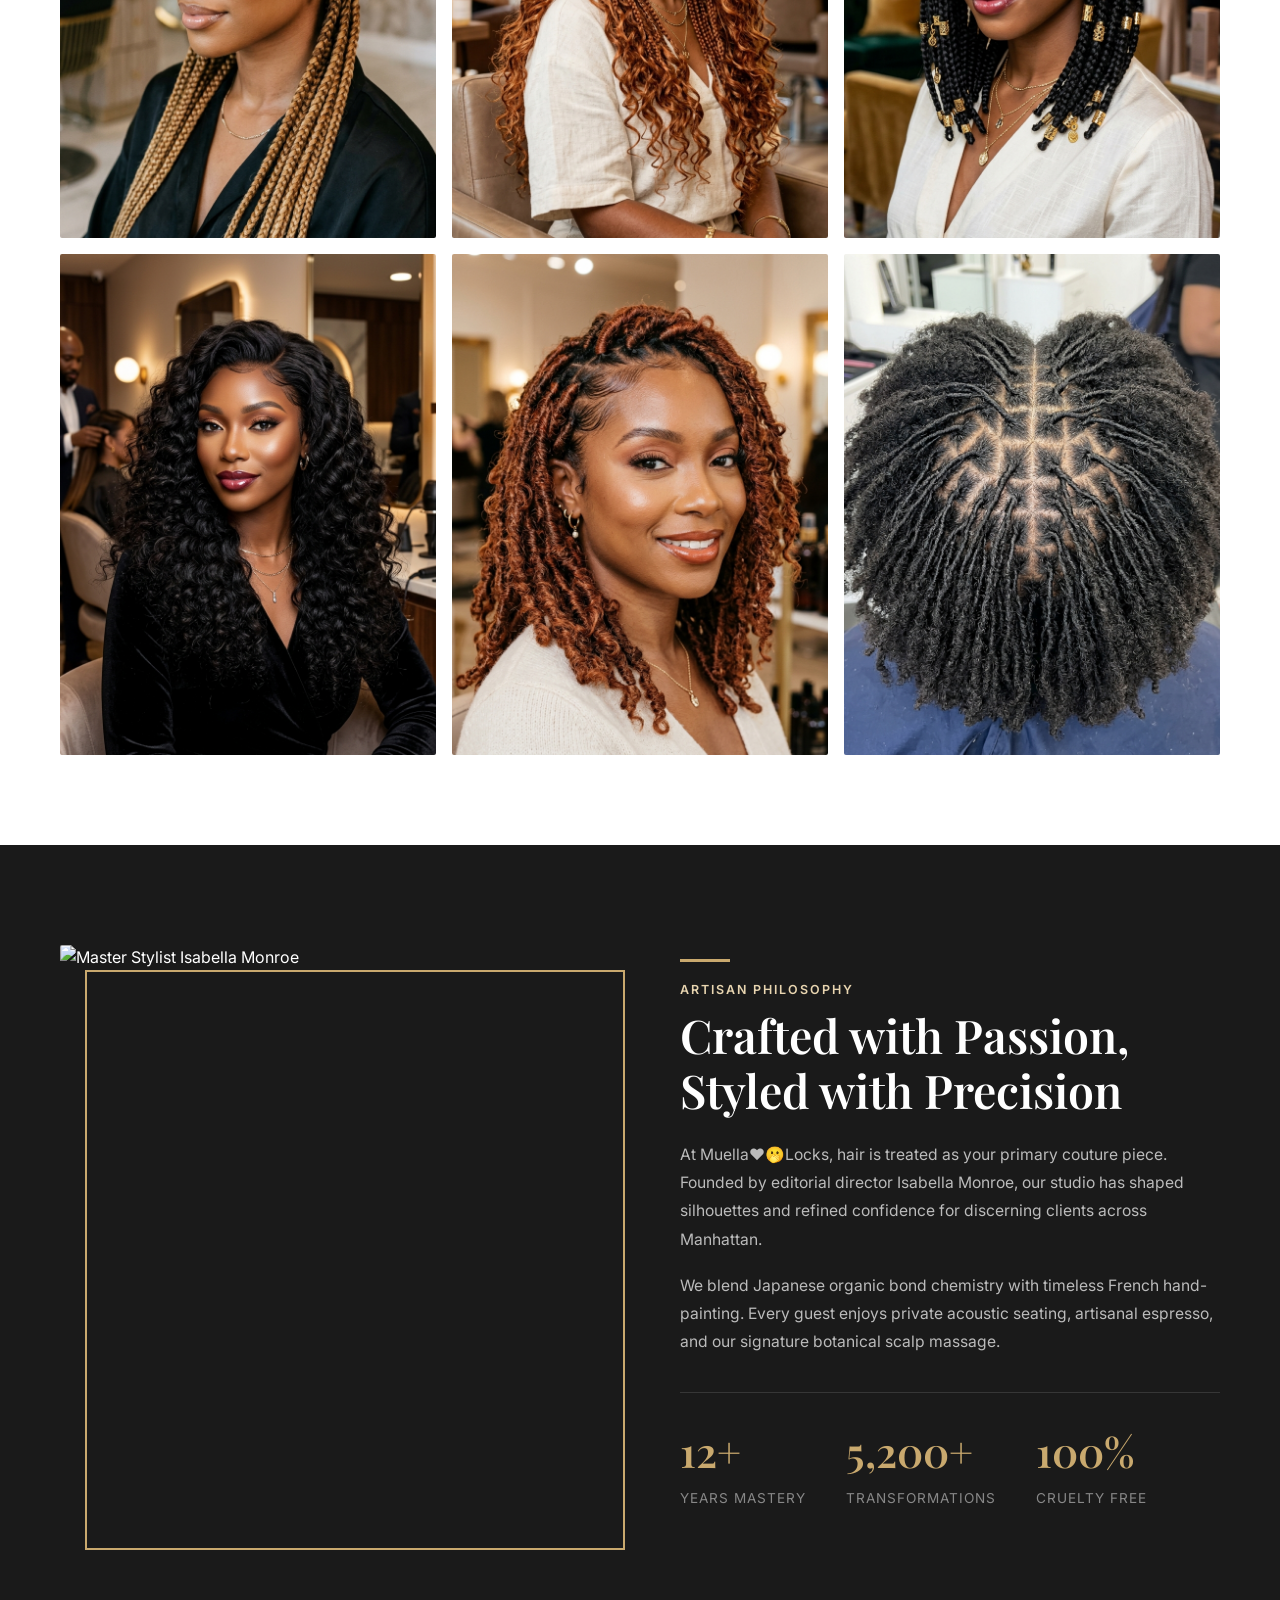
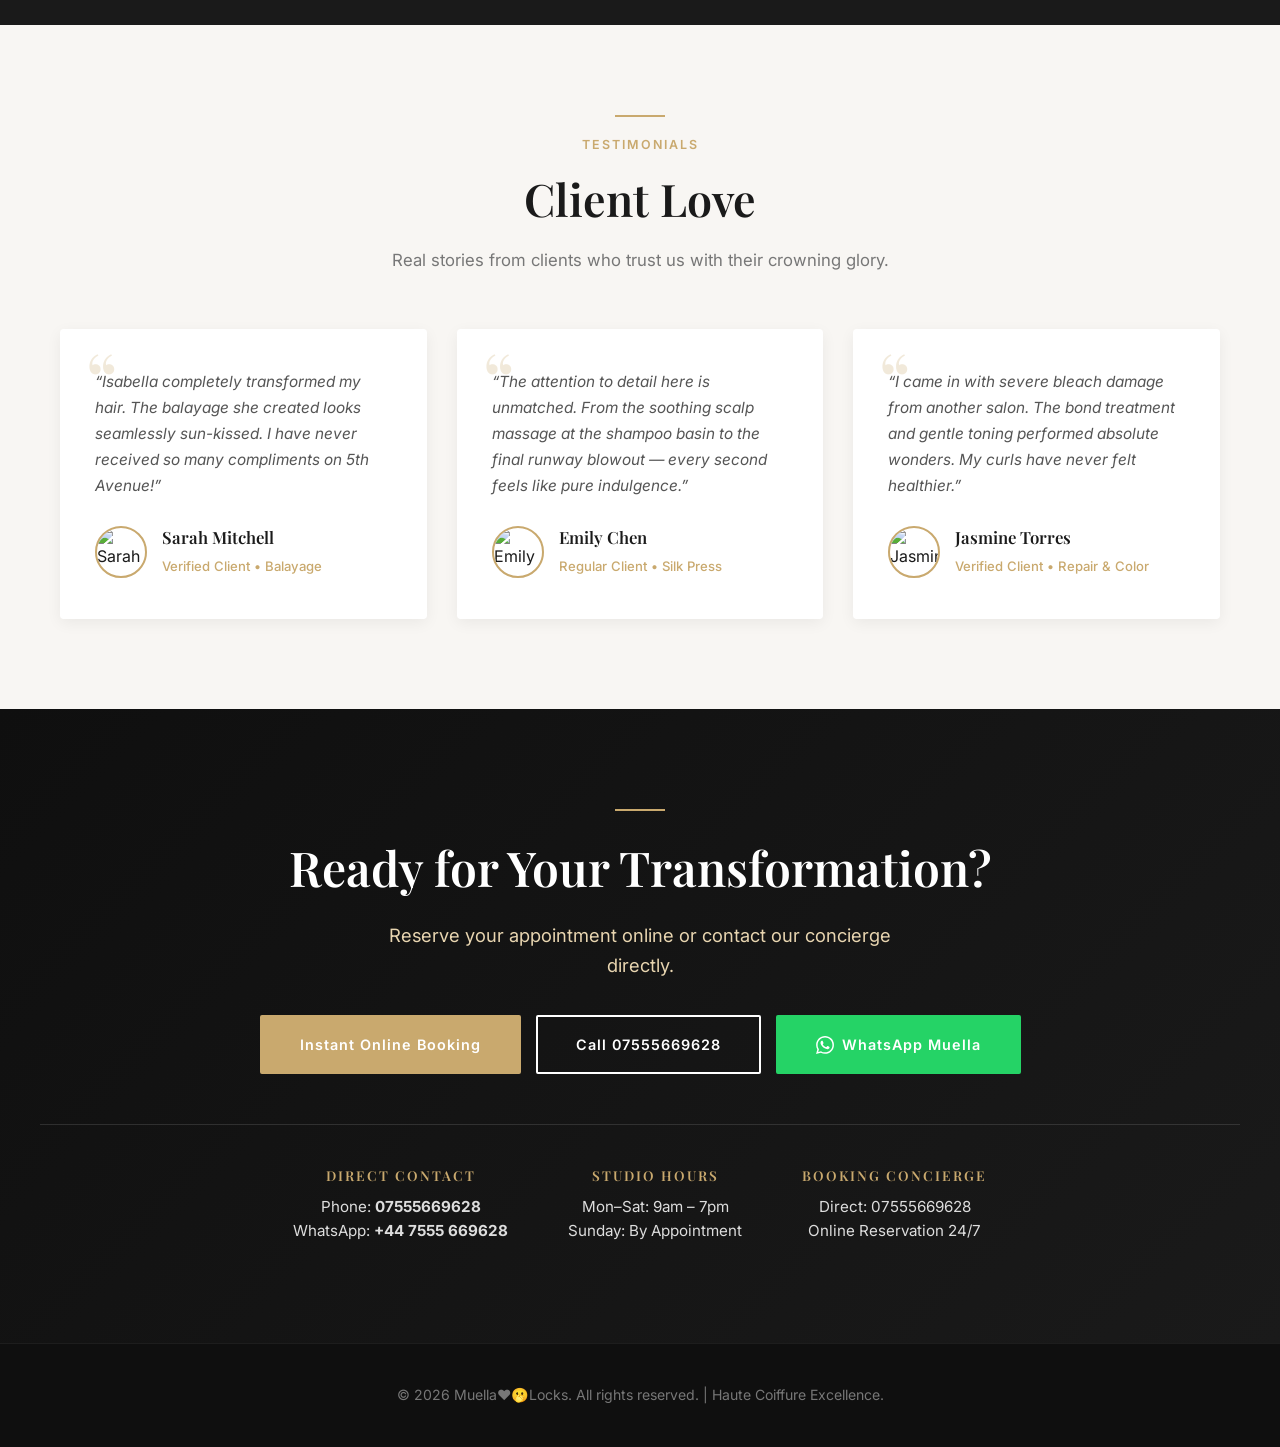
==== commit 24fe8206: "Remove flyer from website as requested, keeping it exclusively on local laptop" ====
--- a/index.html
+++ b/index.html
@@ -1312,7 +1312,6 @@
             <li><a href="#services">Services</a></li>
             <li><a href="#transformation">Results</a></li>
             <li><a href="#gallery">Gallery</a></li>
-            <li><a href="flyer.html" style="color: var(--gold); font-weight: 600;">✨ Studio Flyer</a></li>
             <li><a href="#about">About</a></li>
             <li><a href="#testimonials">Reviews</a></li>
         </ul>
@@ -1339,7 +1338,6 @@
         <ul class="drawer-nav-list">
             <li><a href="#home" class="drawer-link">Home <span>→</span></a></li>
             <li><a href="#services" class="drawer-link">Services & Pricing <span>→</span></a></li>
-            <li><a href="flyer.html" class="drawer-link" style="color: var(--gold); font-weight: 600;">✨ Studio Flyer / Brochure <span>→</span></a></li>
             <li><a href="#transformation" class="drawer-link">Before & After <span>→</span></a></li>
             <li><a href="#gallery" class="drawer-link">Hair Gallery <span>→</span></a></li>
             <li><a href="#about" class="drawer-link">Our Story <span>→</span></a></li>
@@ -1365,7 +1363,6 @@
             <div class="hero-actions">
                 <button type="button" class="btn open-modal-btn">Book Appointment</button>
                 <a href="#services" class="btn btn-outline">Explore Menu</a>
-                <a href="flyer.html" class="btn" style="background: rgba(201, 169, 110, 0.18); border: 1px solid var(--gold); color: var(--gold-light);">✨ View Flyer</a>
             </div>
         </div>
     </section>
@@ -1378,11 +1375,6 @@
                 <span class="section-tag">Couture Braids & Locks</span>
                 <h2>Signature Styles & Services</h2>
                 <p>Master artistry inspired by authentic African heritage and couture styling. From razor-sharp stitch cornrows to immaculate Sisterlocks, custom bob braids, and melted HD frontal installations.</p>
-                <div style="margin-top: 14px;">
-                    <a href="flyer.html" style="display:inline-flex; align-items:center; gap:6px; color:var(--gold); font-size:0.88rem; font-weight:600; text-decoration:none; border:1px solid var(--border); padding:6px 16px; border-radius:20px; background:rgba(201,169,110,0.08);">
-                        📄 View & Download Official Studio Flyer →
-                    </a>
-                </div>
             </div>
 
             <!-- Filter Buttons -->
